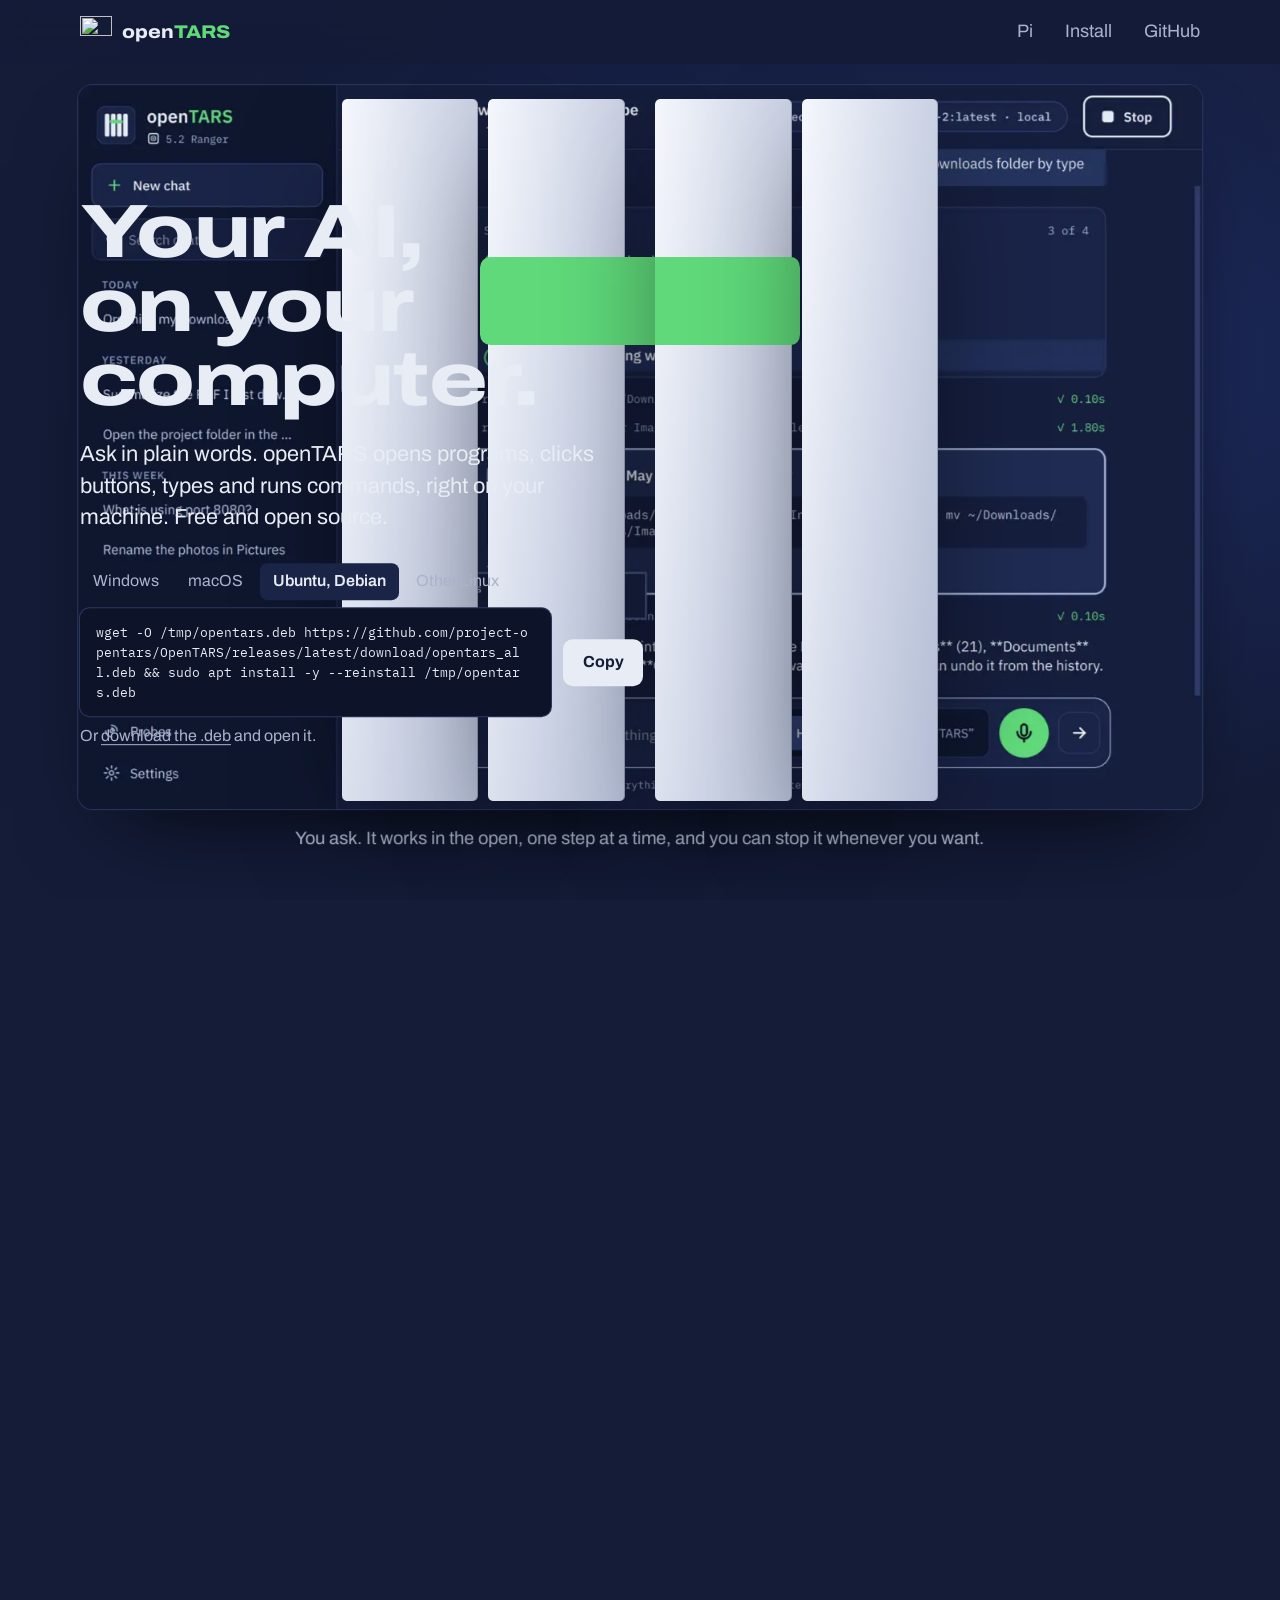
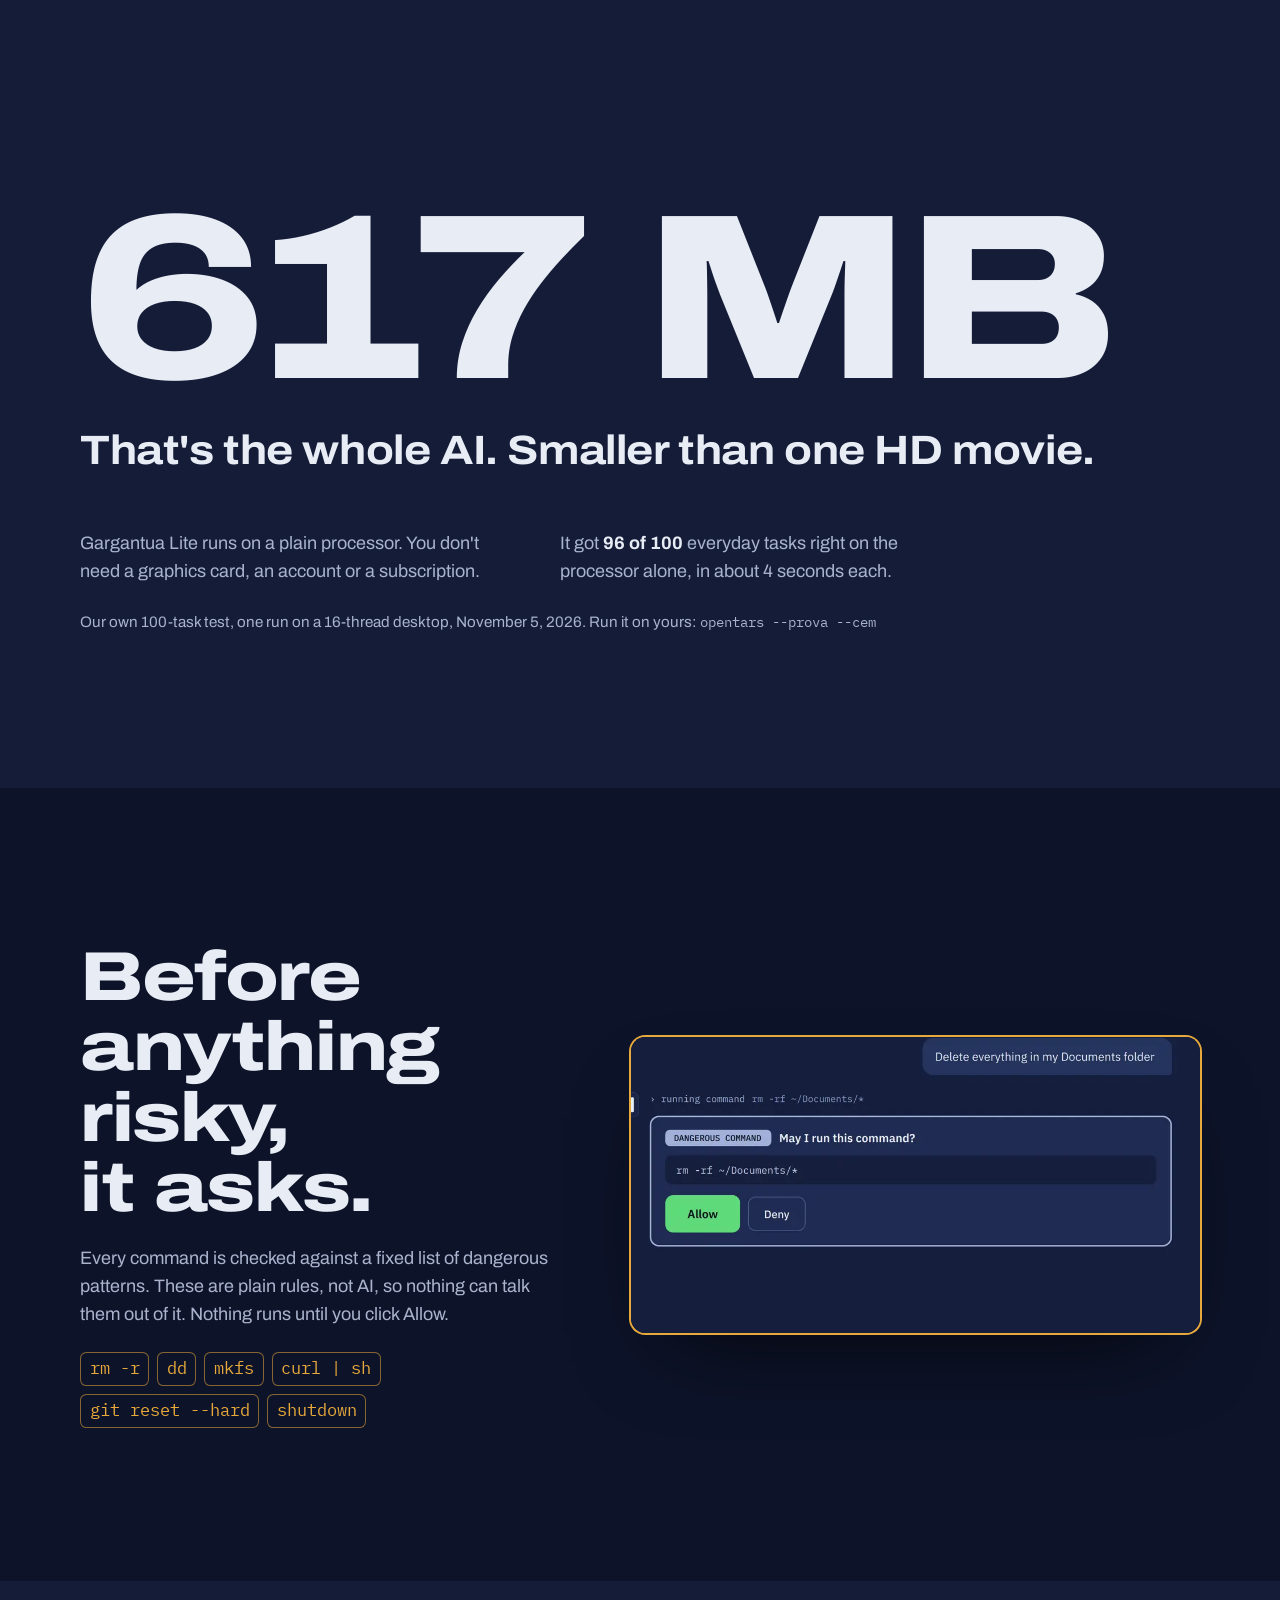
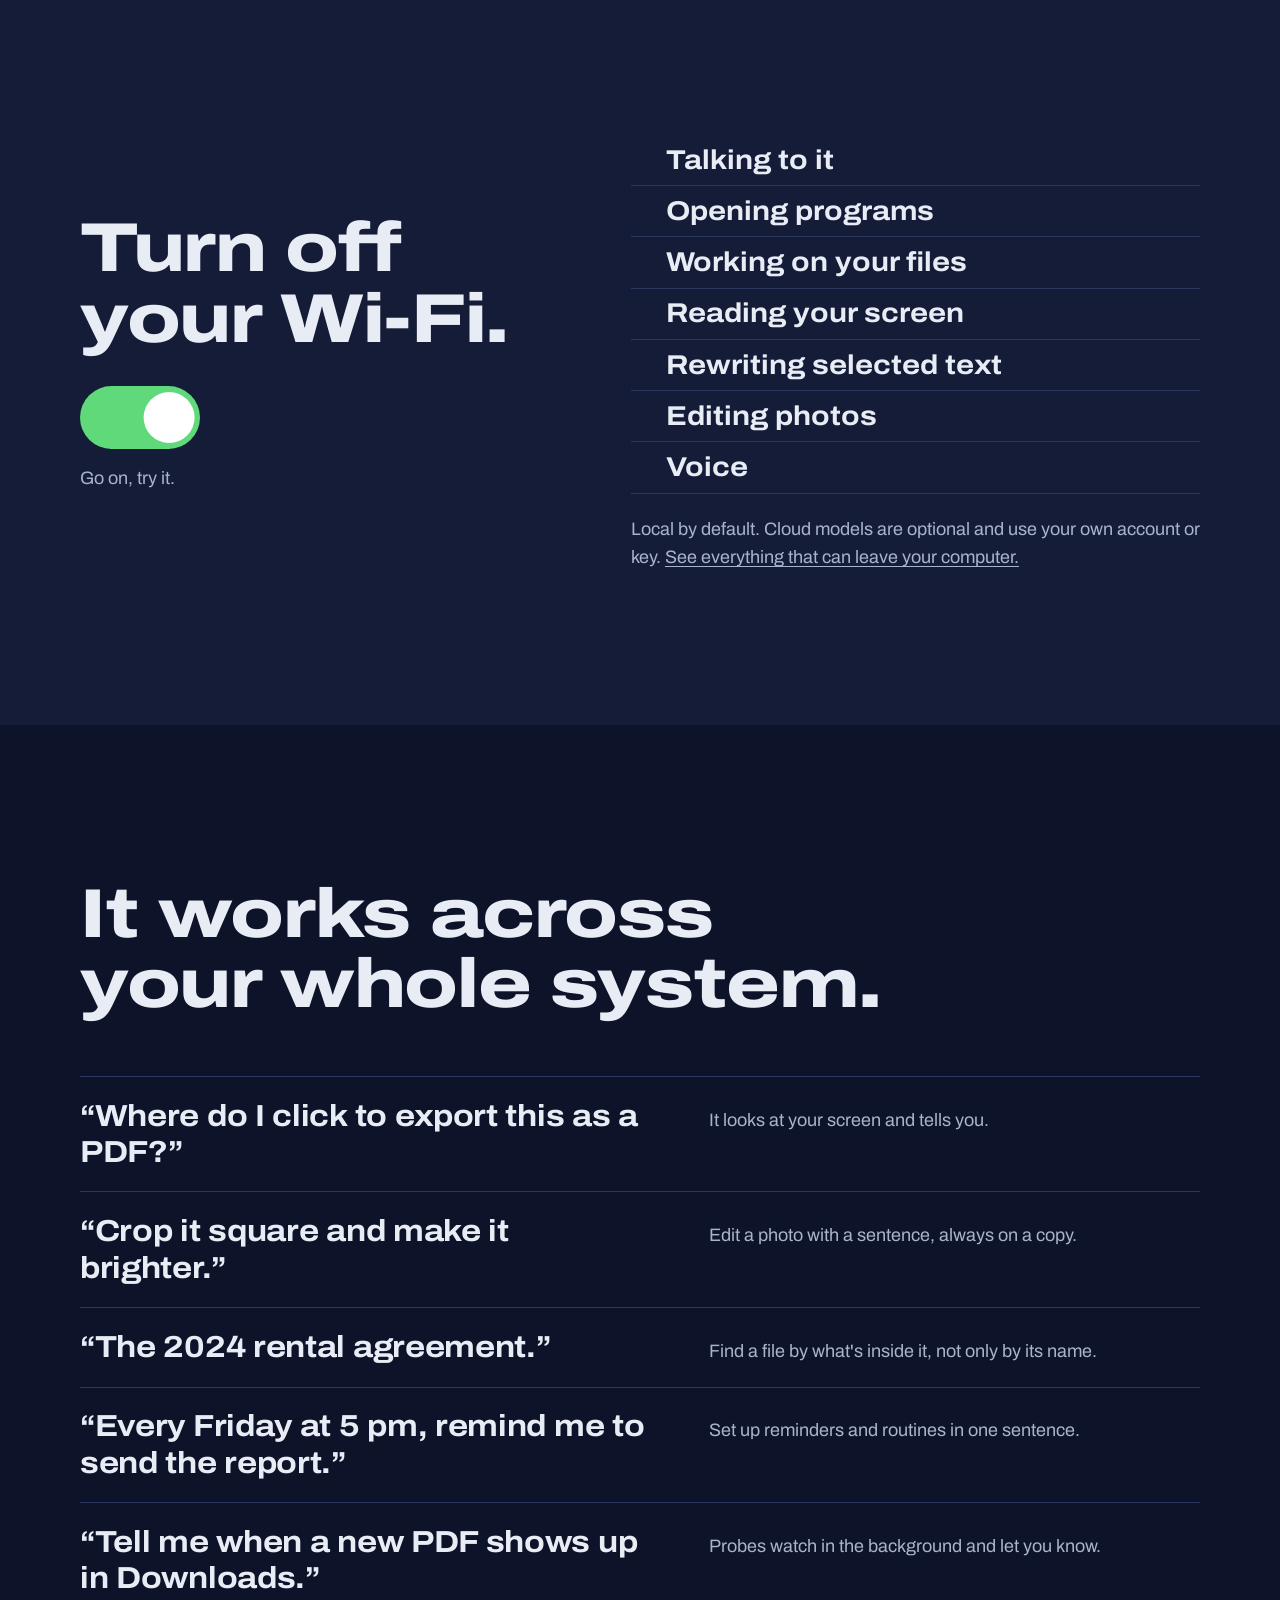
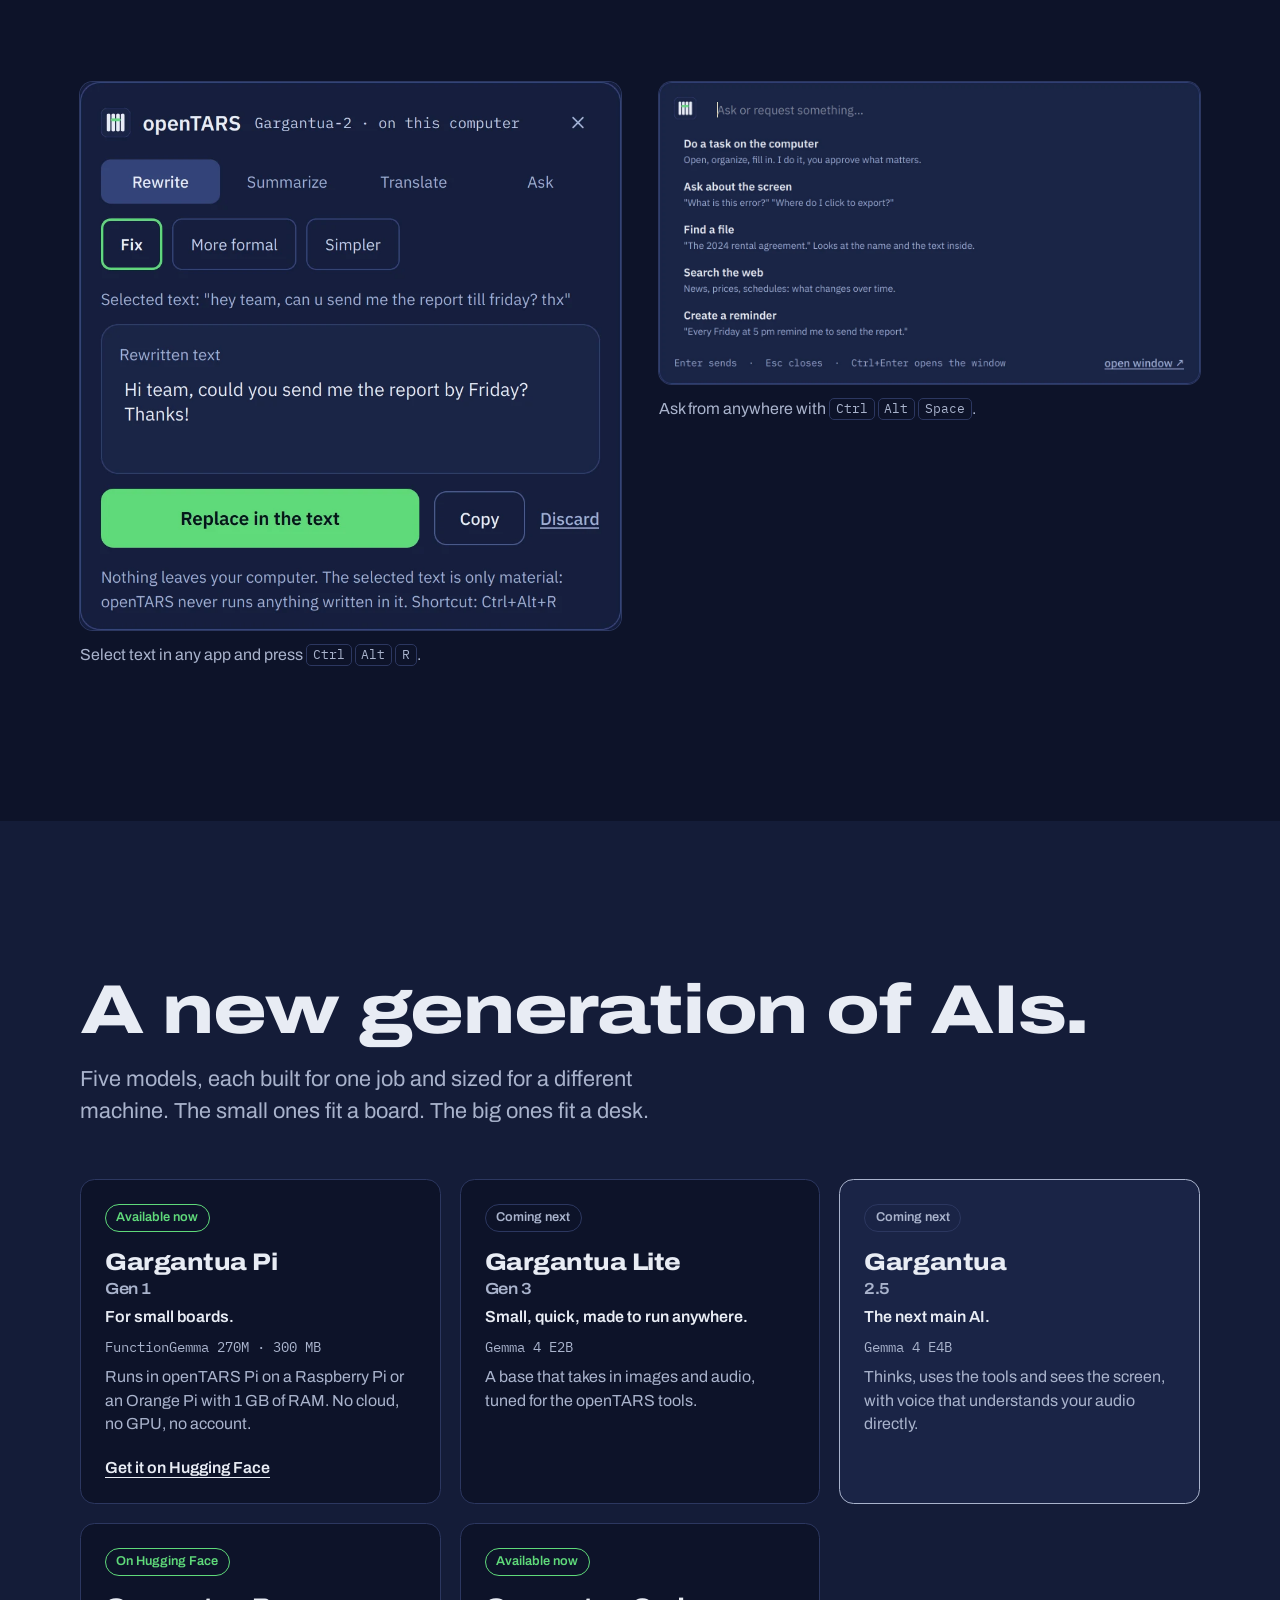
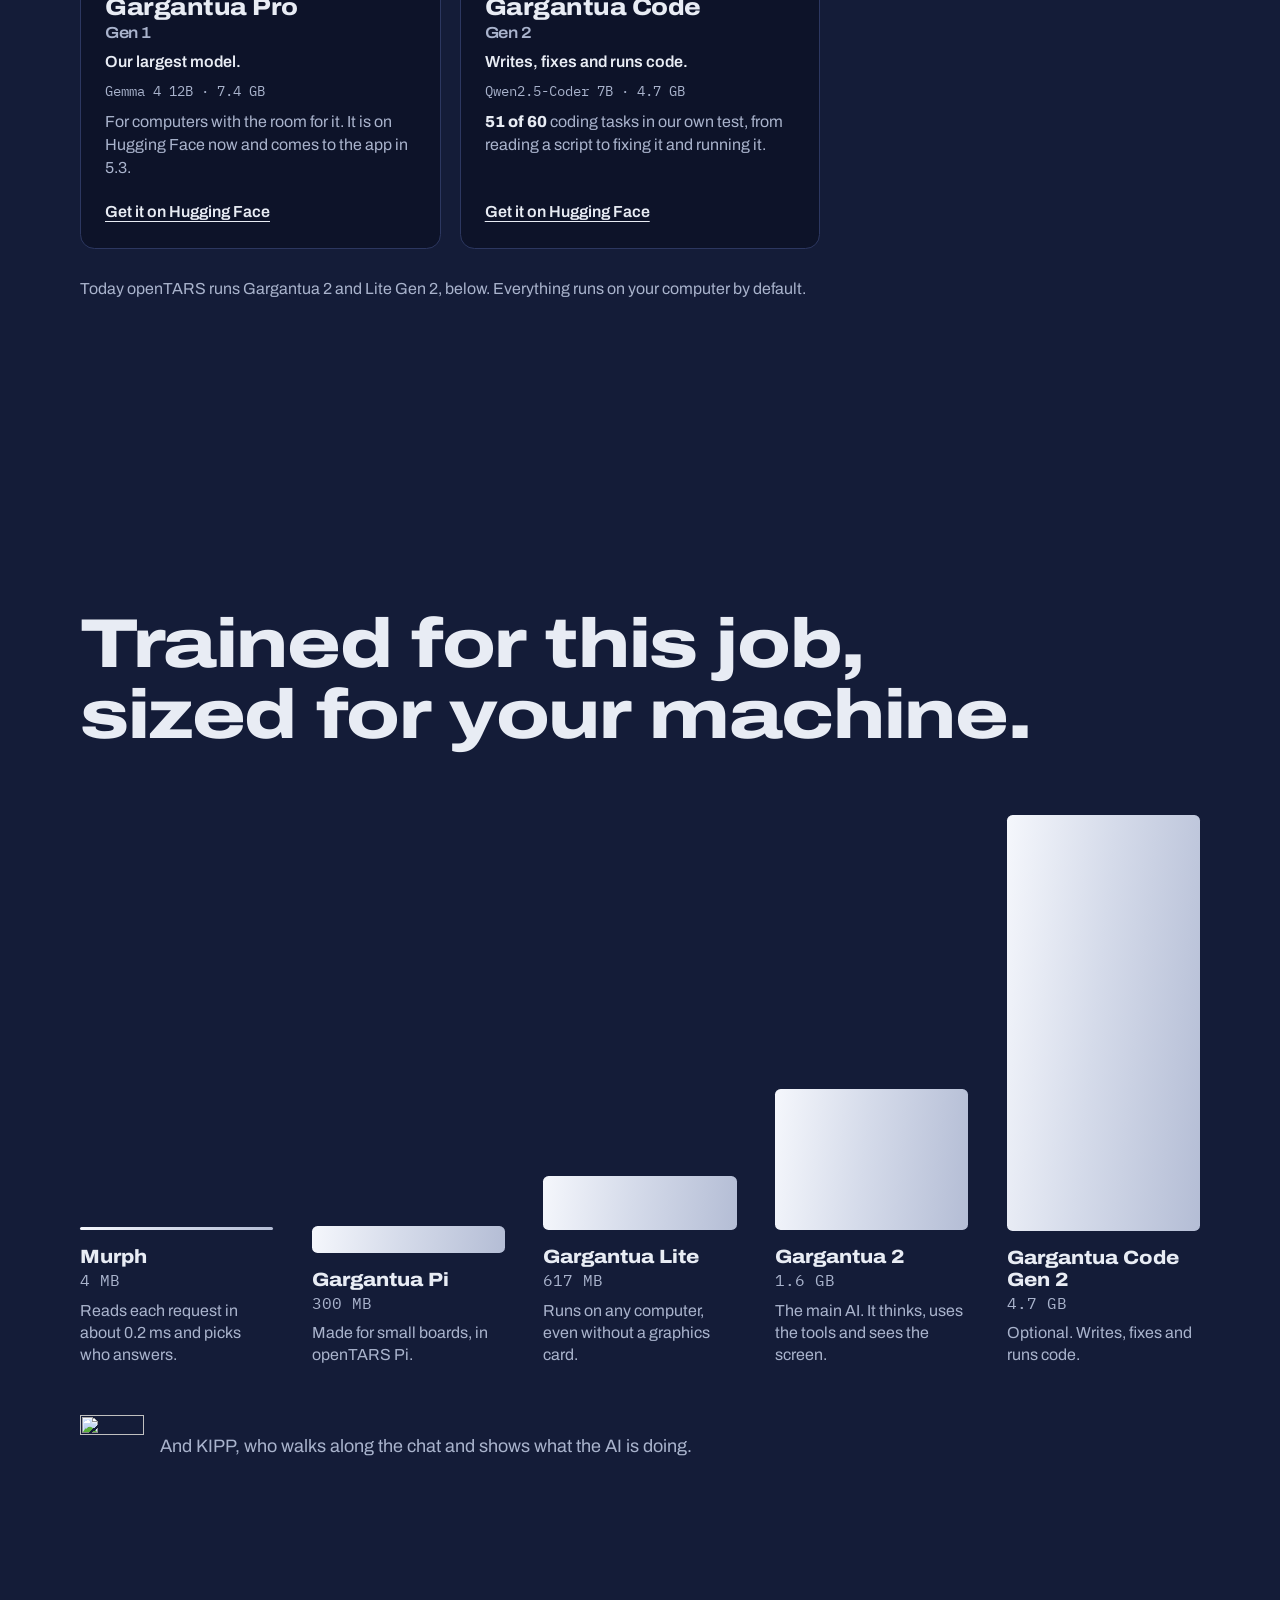
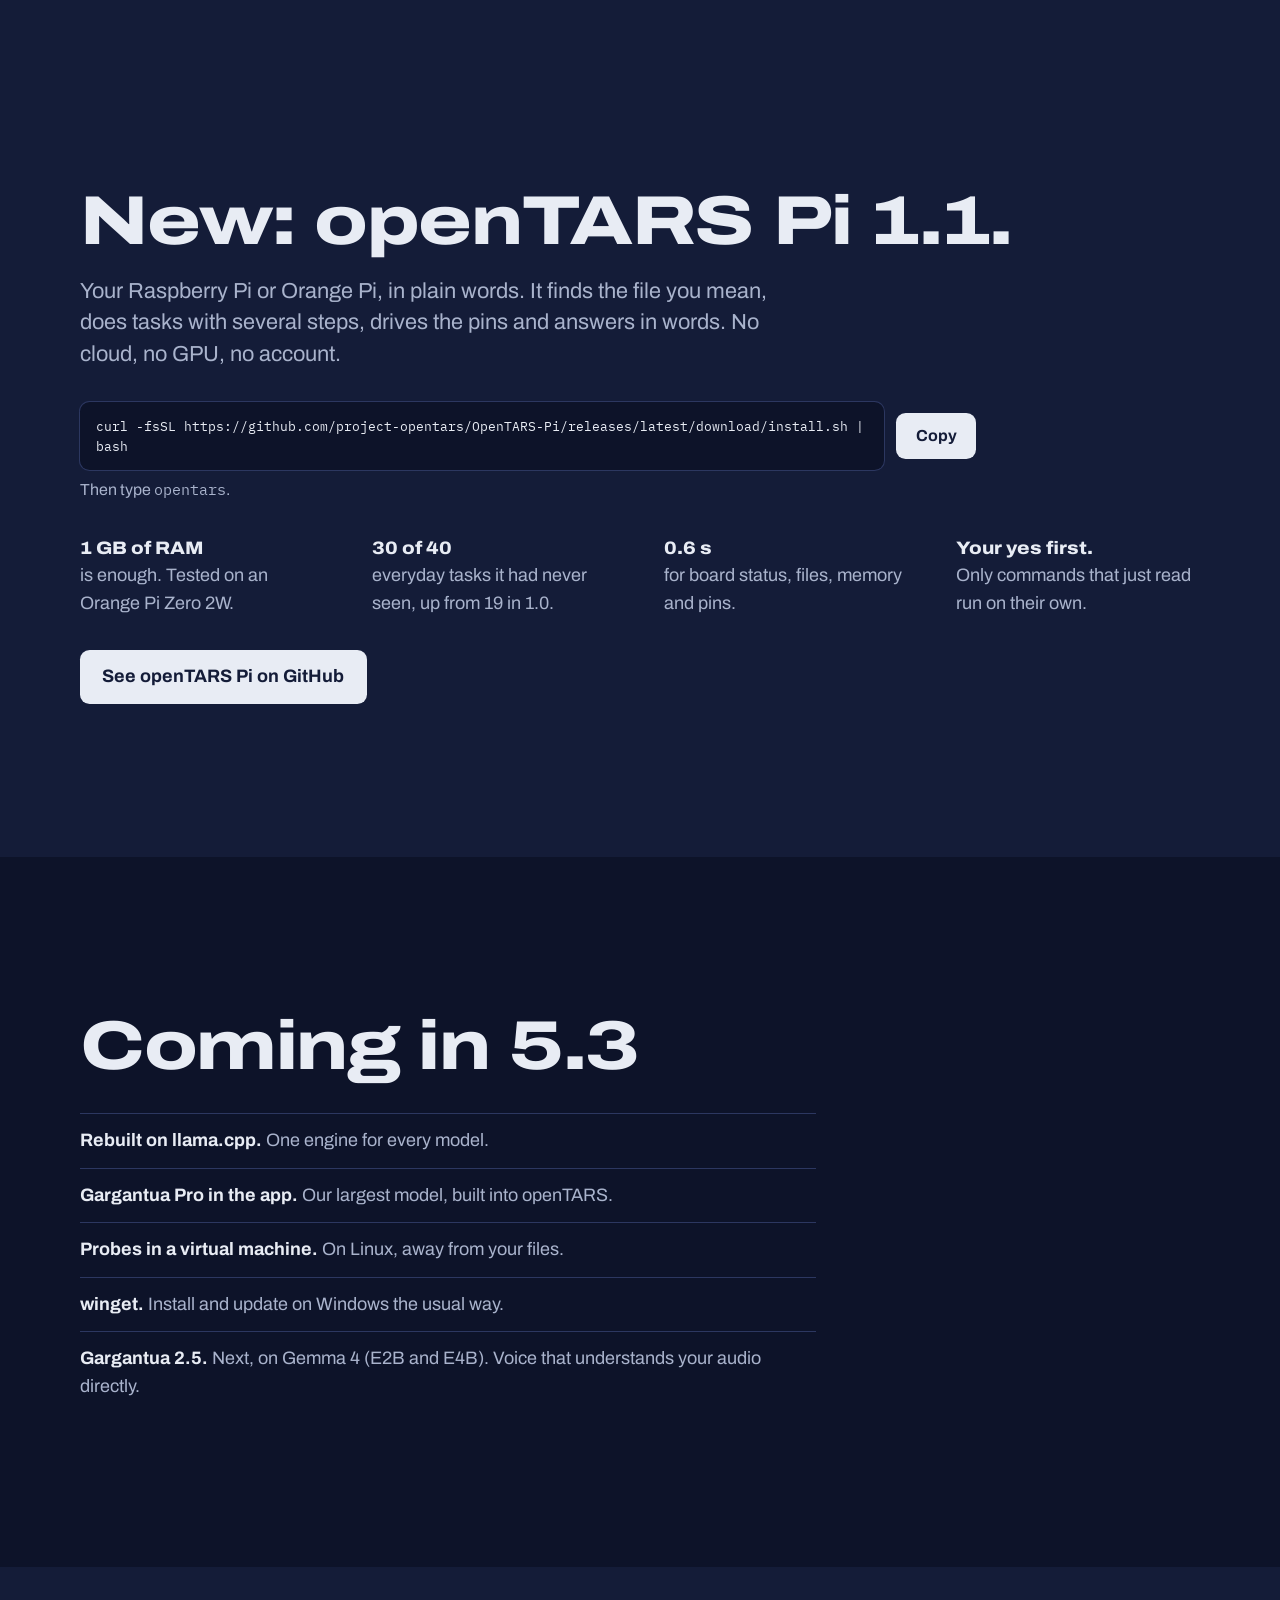
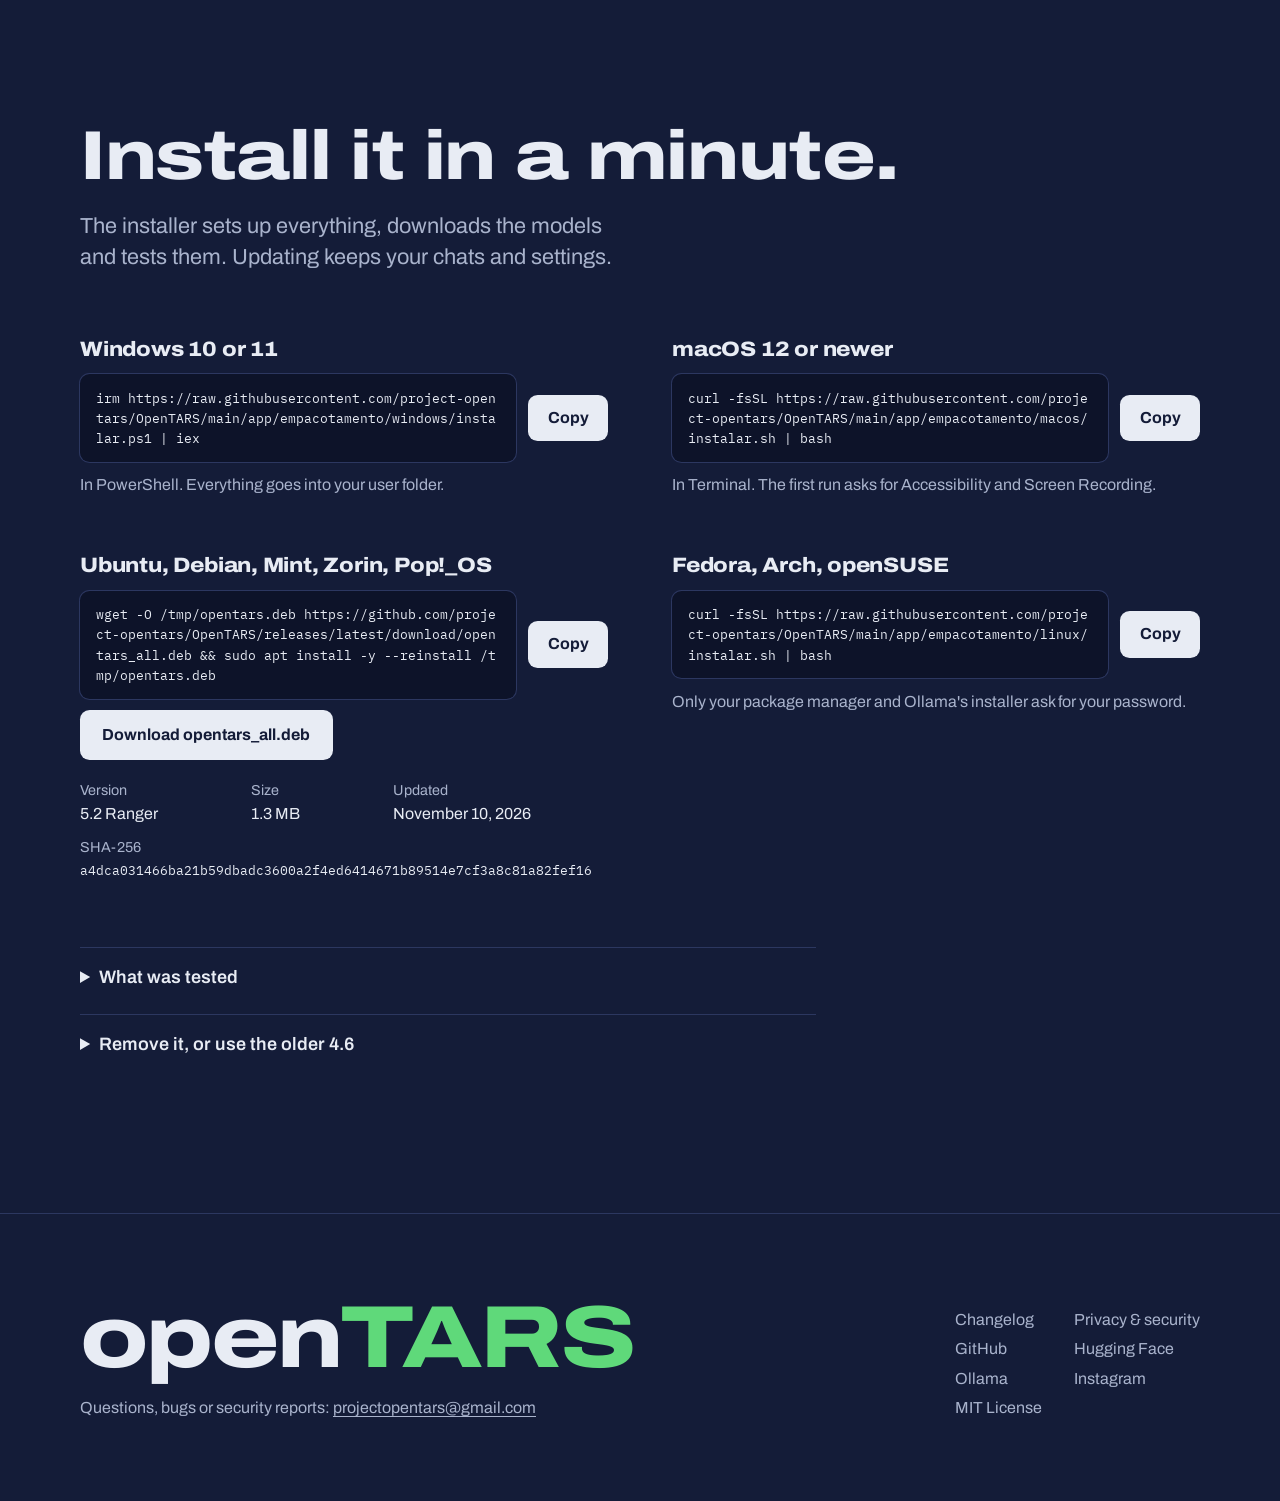
==== docs/index.html @ d84d1c65 "Site: nova geração de IAs (Pi Gen 1, Lite Gen 3, Gargantua 2.5, Pro Gen 1, Code Gen 2) Co-Authored-B" ====
<!doctype html>
<html lang="en">
<head>
<meta charset="utf-8">
<meta name="viewport" content="width=device-width, initial-scale=1">
<title>openTARS: your AI, on your computer</title>
<meta name="description" content="openTARS is a free, open source AI assistant for Linux, Windows and macOS. Ask in plain words and it opens programs, clicks buttons, types and runs commands on your own machine, with a 617 MB model and no graphics card needed.">
<link rel="canonical" href="https://project-opentars.github.io/OpenTARS/">
<meta property="og:type" content="website">
<meta property="og:site_name" content="openTARS">
<meta property="og:url" content="https://project-opentars.github.io/OpenTARS/">
<meta property="og:title" content="openTARS: your AI, on your computer">
<meta property="og:description" content="Ask in plain words. It does the work on your own machine. Free, open source, local by default.">
<meta property="og:image" content="https://project-opentars.github.io/OpenTARS/img/og-card.png">
<meta property="og:image:width" content="1200">
<meta property="og:image:height" content="630">
<meta property="og:image:alt" content="openTARS: your AI, on your computer">
<meta name="twitter:card" content="summary_large_image">
<meta name="twitter:title" content="openTARS: your AI, on your computer">
<meta name="twitter:description" content="Ask in plain words. It does the work on your own machine. Free, open source, local by default.">
<meta name="twitter:image" content="https://project-opentars.github.io/OpenTARS/img/og-card.png">
<meta name="theme-color" content="#141C38">
<link rel="icon" href="logo.svg" type="image/svg+xml">
<link rel="icon" href="img/icon-32.png" sizes="32x32" type="image/png">
<link rel="apple-touch-icon" href="img/apple-touch-icon.png">
<link rel="manifest" href="site.webmanifest">
<link rel="preload" href="fonts/archivo-var.woff2" as="font" type="font/woff2" crossorigin>
<link rel="stylesheet" href="site.css?v=7">
<script type="application/ld+json">
{"@context": "https://schema.org", "@type": "SoftwareApplication", "name": "openTARS", "applicationCategory": "UtilitiesApplication",
 "operatingSystem": "Linux, Windows, macOS", "softwareVersion": "5.2",
 "license": "https://opensource.org/licenses/MIT", "url": "https://project-opentars.github.io/OpenTARS/",
 "downloadUrl": "https://github.com/project-opentars/OpenTARS/releases/latest/download/opentars_all.deb",
 "offers": {"@type": "Offer", "price": "0", "priceCurrency": "USD"},
 "description": "A free, open source AI assistant for Linux, Windows and macOS that opens programs, clicks buttons by name, types and runs commands on your own machine."}
</script>
</head>
<body>
<a class="skip" href="#install">Skip to install</a>

<header class="top">
  <div class="wrap">
    <a class="mark" href="./"><img src="logo.svg" alt="" width="32" height="32"><b>open<span>TARS</span></b></a>
    <nav aria-label="Main">
      <a href="#pi">Pi</a>
      <a href="#install">Install</a>
      <a href="https://github.com/project-opentars/OpenTARS">GitHub</a>
    </nav>
  </div>
</header>

<main>
  <section class="door" aria-labelledby="titulo">
    <div class="stage">
      <figure class="reveal">
        <div class="window">
          <video data-auto poster="img/app-tarefa-poster.webp" width="1400" height="902" muted loop playsinline preload="metadata" aria-label="The openTARS window organizing a Downloads folder step by step, asking for permission before it moves the files.">
            <source src="img/app-tarefa-m.mp4" media="(max-width: 44rem)" type="video/mp4">
            <source src="img/app-tarefa.mp4" type="video/mp4">
          </video>
        </div>
        <figcaption>You ask. It works in the open, one step at a time, and you can stop it whenever you want.</figcaption>
      </figure>

      <div class="mono" aria-hidden="true">
        <i class="slab"></i><i class="slab"></i><i class="slab"></i><i class="slab"></i>
      </div>

      <div class="copy">
        <h1 id="titulo"><span>Your AI,</span> <span>on your</span> <span>computer.</span></h1>
        <p class="lede">Ask in plain words. openTARS opens programs, clicks buttons, types and runs commands, right on your machine. Free and open source.</p>

        <div class="get">
          <div class="tabs" role="tablist" aria-label="Your system">
            <button role="tab" id="t-win" aria-controls="p-win" aria-selected="true">Windows</button>
            <button role="tab" id="t-mac" aria-controls="p-mac" aria-selected="false" tabindex="-1">macOS</button>
            <button role="tab" id="t-deb" aria-controls="p-deb" aria-selected="false" tabindex="-1">Ubuntu, Debian</button>
            <button role="tab" id="t-lin" aria-controls="p-lin" aria-selected="false" tabindex="-1">Other Linux</button>
          </div>
          <div class="cmd" role="tabpanel" id="p-win" aria-labelledby="t-win">
            <pre id="c-win" tabindex="0">irm https://raw.githubusercontent.com/project-opentars/OpenTARS/main/app/empacotamento/windows/instalar.ps1 | iex</pre>
            <button type="button" data-copy="c-win">Copy</button>
            <p>Paste it in PowerShell. No administrator password.</p>
          </div>
          <div class="cmd" role="tabpanel" id="p-mac" aria-labelledby="t-mac" hidden>
            <pre id="c-mac" tabindex="0">curl -fsSL https://raw.githubusercontent.com/project-opentars/OpenTARS/main/app/empacotamento/macos/instalar.sh | bash</pre>
            <button type="button" data-copy="c-mac">Copy</button>
            <p>Paste it in Terminal. No administrator password.</p>
          </div>
          <div class="cmd" role="tabpanel" id="p-deb" aria-labelledby="t-deb" hidden>
            <pre id="c-deb" tabindex="0">wget -O /tmp/opentars.deb https://github.com/project-opentars/OpenTARS/releases/latest/download/opentars_all.deb &amp;&amp; sudo apt install -y --reinstall /tmp/opentars.deb</pre>
            <button type="button" data-copy="c-deb">Copy</button>
            <p>Or <a href="https://github.com/project-opentars/OpenTARS/releases/latest/download/opentars_all.deb">download the .deb</a> and open it.</p>
          </div>
          <div class="cmd" role="tabpanel" id="p-lin" aria-labelledby="t-lin" hidden>
            <pre id="c-lin" tabindex="0">curl -fsSL https://raw.githubusercontent.com/project-opentars/OpenTARS/main/app/empacotamento/linux/instalar.sh | bash</pre>
            <button type="button" data-copy="c-lin">Copy</button>
            <p>For Fedora, Arch and openSUSE.</p>
          </div>
        </div>

        <div class="phone" hidden>
          <button type="button" class="btn" id="enviar">Send the link to my computer</button>
          <p>openTARS installs on a computer, not on a phone.</p>
        </div>
      </div>
    </div>
  </section>

  <section class="size" aria-labelledby="tamanho">
    <div class="wrap">
      <h2 id="tamanho"><span class="huge">617 MB</span> <span class="after">That's the whole AI. Smaller than one HD movie.</span></h2>
      <div class="cols">
        <p>Gargantua Lite runs on a plain processor. You don't need a graphics card, an account or a subscription.</p>
        <p>It got <strong>96 of 100</strong> everyday tasks right on the processor alone, in about 4 seconds each.</p>
      </div>
      <p class="fine">Our own 100-task test, one run on a 16-thread desktop, November 5, 2026. Run it on yours: <code>opentars --prova --cem</code></p>
    </div>
  </section>

  <section class="asks" aria-labelledby="pede">
    <div class="wrap">
      <div class="text">
        <h2 id="pede">Before anything risky, it asks.</h2>
        <p>Every command is checked against a fixed list of dangerous patterns. These are plain rules, not AI, so nothing can talk them out of it. Nothing runs until you click Allow.</p>
        <ul class="tokens" aria-label="Examples of commands that wait for you">
          <li><code>rm -r</code></li><li><code>dd</code></li><li><code>mkfs</code></li><li><code>curl | sh</code></li><li><code>git reset --hard</code></li><li><code>shutdown</code></li>
        </ul>
      </div>
      <div class="window amber">
        <video data-auto src="img/app-seguro.mp4" poster="img/app-seguro-poster.webp" width="1000" height="520" muted loop playsinline preload="none" aria-label="A request to delete the Documents folder. openTARS shows the command with Allow and Deny, and after Deny it answers that nothing was deleted."></video>
      </div>
    </div>
  </section>

  <section class="home" aria-labelledby="casa">
    <div class="wrap">
      <div class="text">
        <h2 id="casa">Turn off your Wi-Fi.</h2>
        <button type="button" class="switch" role="switch" aria-checked="true" aria-labelledby="casa" id="wifi"><i></i></button>
        <p class="status" id="wifi-status" aria-live="polite">Go on, try it.</p>
      </div>
      <div class="still">
        <ul>
          <li>Talking to it</li>
          <li>Opening programs</li>
          <li>Working on your files</li>
          <li>Reading your screen</li>
          <li>Rewriting selected text</li>
          <li>Editing photos</li>
          <li>Voice</li>
        </ul>
        <p>Local by default. Cloud models are optional and use your own account or key. <a href="privacy.html">See everything that can leave your computer.</a></p>
      </div>
    </div>
  </section>

  <section class="more" aria-labelledby="mais">
    <div class="wrap">
      <h2 id="mais">It works across your whole system.</h2>
      <ol class="rows">
        <li><q>Where do I click to export this as a PDF?</q><p>It looks at your screen and tells you.</p></li>
        <li><q>Crop it square and make it brighter.</q><p>Edit a photo with a sentence, always on a copy.</p></li>
        <li><q>The 2024 rental agreement.</q><p>Find a file by what's inside it, not only by its name.</p></li>
        <li><q>Every Friday at 5 pm, remind me to send the report.</q><p>Set up reminders and routines in one sentence.</p></li>
        <li><q>Tell me when a new PDF shows up in Downloads.</q><p>Probes watch in the background and let you know.</p></li>
      </ol>
      <div class="shots">
        <figure><img src="img/real-52-text-actions.webp" alt="The text actions panel fixing a sentence selected in another app." loading="lazy" width="1200" height="760"><figcaption>Select text in any app and press <kbd>Ctrl</kbd> <kbd>Alt</kbd> <kbd>R</kbd>.</figcaption></figure>
        <figure><img src="img/real-52-launcher.webp" alt="The quick bar offering to do a task, ask about the screen, find a file, search the web or create a reminder." loading="lazy" width="1200" height="760"><figcaption>Ask from anywhere with <kbd>Ctrl</kbd> <kbd>Alt</kbd> <kbd>Space</kbd>.</figcaption></figure>
      </div>
    </div>
  </section>

  <section class="gen" id="models" aria-labelledby="geracao">
    <div class="wrap">
      <h2 id="geracao">A new generation of AIs.</h2>
      <p class="lede">Five models, each built for one job and sized for a different machine. The small ones fit a board. The big ones fit a desk.</p>
      <ul class="cards">
        <li class="card">
          <span class="chip on">Available now</span>
          <h3>Gargantua Pi <small>Gen 1</small></h3>
          <p class="role">For small boards.</p>
          <p class="spec">FunctionGemma 270M · 300 MB</p>
          <p>Runs in openTARS Pi on a Raspberry Pi or an Orange Pi with 1 GB of RAM. No cloud, no GPU, no account.</p>
          <p class="go"><a href="https://huggingface.co/OpenTARS/Gargantua-Pi">Get it on Hugging Face</a></p>
        </li>
        <li class="card">
          <span class="chip">Coming next</span>
          <h3>Gargantua Lite <small>Gen 3</small></h3>
          <p class="role">Small, quick, made to run anywhere.</p>
          <p class="spec">Gemma 4 E2B</p>
          <p>A base that takes in images and audio, tuned for the openTARS tools.</p>
        </li>
        <li class="card feature">
          <span class="chip">Coming next</span>
          <h3>Gargantua <small>2.5</small></h3>
          <p class="role">The next main AI.</p>
          <p class="spec">Gemma 4 E4B</p>
          <p>Thinks, uses the tools and sees the screen, with voice that understands your audio directly.</p>
        </li>
        <li class="card">
          <span class="chip on">On Hugging Face</span>
          <h3>Gargantua Pro <small>Gen 1</small></h3>
          <p class="role">Our largest model.</p>
          <p class="spec">Gemma 4 12B · 7.4 GB</p>
          <p>For computers with the room for it. It is on Hugging Face now and comes to the app in 5.3.</p>
          <p class="go"><a href="https://huggingface.co/OpenTARS/Gargantua-Pro">Get it on Hugging Face</a></p>
        </li>
        <li class="card">
          <span class="chip on">Available now</span>
          <h3>Gargantua Code <small>Gen 2</small></h3>
          <p class="role">Writes, fixes and runs code.</p>
          <p class="spec">Qwen2.5-Coder 7B · 4.7 GB</p>
          <p><b>51 of 60</b> coding tasks in our own test, from reading a script to fixing it and running it.</p>
          <p class="go"><a href="https://huggingface.co/OpenTARS/Gargantua-Code-Gen2">Get it on Hugging Face</a></p>
        </li>
      </ul>
      <p class="fine">Today openTARS runs Gargantua 2 and Lite Gen 2, below. Everything runs on your computer by default.</p>
    </div>
  </section>

  <section class="crew" aria-labelledby="time">
    <div class="wrap">
      <h2 id="time">Trained for this job, sized for your machine.</h2>
      <ul class="bars">
        <li style="--gb:.004"><i></i><b>Murph</b><span>4 MB</span><p>Reads each request in about 0.2 ms and picks who answers.</p></li>
        <li style="--gb:.3"><i></i><b>Gargantua Pi</b><span>300 MB</span><p>Made for small boards, in openTARS Pi.</p></li>
        <li style="--gb:.617"><i></i><b>Gargantua Lite</b><span>617 MB</span><p>Runs on any computer, even without a graphics card.</p></li>
        <li style="--gb:1.6"><i></i><b>Gargantua 2</b><span>1.6 GB</span><p>The main AI. It thinks, uses the tools and sees the screen.</p></li>
        <li style="--gb:4.7"><i></i><b>Gargantua Code Gen 2</b><span>4.7 GB</span><p>Optional. Writes, fixes and runs code.</p></li>
      </ul>
      <p class="kipp"><img src="img/16-mascot.gif" alt="" width="64" height="64" loading="lazy"> And KIPP, who walks along the chat and shows what the AI is doing.</p>
    </div>
  </section>

  <section class="board" id="pi" aria-labelledby="placa">
    <div class="wrap">
      <h2 id="placa">New: openTARS Pi 1.1.</h2>
      <p class="lede">Your Raspberry Pi or Orange Pi, in plain words. It finds the file you mean, does tasks with several steps, drives the pins and answers in words. No cloud, no GPU, no account.</p>
      <div class="cmd"><pre id="i-pi" tabindex="0">curl -fsSL https://github.com/project-opentars/OpenTARS-Pi/releases/latest/download/install.sh | bash</pre><button type="button" data-copy="i-pi">Copy</button><p>Then type <code>opentars</code>.</p></div>
      <ul class="facts">
        <li><b>1 GB of RAM</b> is enough. Tested on an Orange Pi Zero 2W.</li>
        <li><b>30 of 40</b> everyday tasks it had never seen, up from 19 in 1.0.</li>
        <li><b>0.6 s</b> for board status, files, memory and pins.</li>
        <li><b>Your yes first.</b> Only commands that just read run on their own.</li>
      </ul>
      <p><a class="btn" href="https://github.com/project-opentars/OpenTARS-Pi">See openTARS Pi on GitHub</a></p>
    </div>
  </section>

  <section class="next" aria-labelledby="proximo">
    <div class="wrap">
      <h2 id="proximo">Coming in 5.3</h2>
      <ul>
        <li><b>Rebuilt on llama.cpp.</b> One engine for every model.</li>
        <li><b>Gargantua Pro in the app.</b> Our largest model, built into openTARS.</li>
        <li><b>Probes in a virtual machine.</b> On Linux, away from your files.</li>
        <li><b>winget.</b> Install and update on Windows the usual way.</li>
        <li><b>Gargantua 2.5.</b> Next, on Gemma 4 (E2B and E4B). Voice that understands your audio directly.</li>
      </ul>
    </div>
  </section>

  <section class="install" id="install" aria-labelledby="ins">
    <div class="wrap">
      <h2 id="ins">Install it in a minute.</h2>
      <p class="lede">The installer sets up everything, downloads the models and tests them. Updating keeps your chats and settings.</p>
      <div class="ways">
        <div>
          <h3>Windows 10 or 11</h3>
          <div class="cmd"><pre id="i-win" tabindex="0">irm https://raw.githubusercontent.com/project-opentars/OpenTARS/main/app/empacotamento/windows/instalar.ps1 | iex</pre><button type="button" data-copy="i-win">Copy</button></div>
          <p>In PowerShell. Everything goes into your user folder.</p>
        </div>
        <div>
          <h3>macOS 12 or newer</h3>
          <div class="cmd"><pre id="i-mac" tabindex="0">curl -fsSL https://raw.githubusercontent.com/project-opentars/OpenTARS/main/app/empacotamento/macos/instalar.sh | bash</pre><button type="button" data-copy="i-mac">Copy</button></div>
          <p>In Terminal. The first run asks for Accessibility and Screen Recording.</p>
        </div>
        <div>
          <h3>Ubuntu, Debian, Mint, Zorin, Pop!_OS</h3>
          <div class="cmd"><pre id="cmd" tabindex="0">wget -O /tmp/opentars.deb https://github.com/project-opentars/OpenTARS/releases/latest/download/opentars_all.deb &amp;&amp; sudo apt install -y --reinstall /tmp/opentars.deb</pre><button type="button" data-copy="cmd">Copy</button></div>
          <p><a class="btn" href="https://github.com/project-opentars/OpenTARS/releases/latest/download/opentars_all.deb">Download opentars_all.deb</a></p>
          <dl class="pacote">
            <div><dt>Version</dt><dd>5.2 Ranger</dd></div>
            <div><dt>Size</dt><dd>1.3 MB</dd></div>
            <div><dt>Updated</dt><dd>November 10, 2026</dd></div>
            <div class="sha"><dt>SHA-256</dt><dd><code>a4dca031466ba21b59dbadc3600a2f4ed6414671b89514e7cf3a8c81a82fef16</code></dd></div>
          </dl>
        </div>
        <div>
          <h3>Fedora, Arch, openSUSE</h3>
          <div class="cmd"><pre id="i-lin" tabindex="0">curl -fsSL https://raw.githubusercontent.com/project-opentars/OpenTARS/main/app/empacotamento/linux/instalar.sh | bash</pre><button type="button" data-copy="i-lin">Copy</button></div>
          <p>Only your package manager and Ollama's installer ask for your password.</p>
        </div>
      </div>
      <details>
        <summary>What was tested</summary>
        <p>Ubuntu, Debian, Linux Mint, Zorin OS and Pop!_OS, on X11 and Wayland, with NVIDIA, AMD or the processor alone. Windows, macOS, Fedora, Arch and openSUSE are new in 5.2: they pass our automated tests, and we have also used them on real Windows and Fedora computers. No real Mac has run openTARS yet, so tell us what breaks.</p>
      </details>
      <details>
        <summary>Remove it, or use the older 4.6</summary>
        <p>To remove openTARS on any system, run <code>opentars --desinstalar</code>.</p>
        <p>If 5.2 does not run on your computer, <a href="https://github.com/project-opentars/OpenTARS/raw/5a9ea9f/opentars_all.deb">4.6 Endurance</a> is the last version with the simpler window. It does not have the security fixes from 5.0 and will not tell you about new versions.</p>
      </details>
    </div>
  </section>
</main>

<footer>
  <div class="wrap">
    <div class="rodape-marca">
      <p class="big">open<span>TARS</span></p>
      <p class="contato">Questions, bugs or security reports: <a href="mailto:projectopentars@gmail.com">projectopentars@gmail.com</a></p>
    </div>
    <nav aria-label="Footer">
      <a href="changelog.html">Changelog</a>
      <a href="privacy.html">Privacy &amp; security</a>
      <a href="https://github.com/project-opentars/OpenTARS">GitHub</a>
      <a href="https://huggingface.co/OpenTARS">Hugging Face</a>
      <a href="https://ollama.com/ProjectOpenTARS">Ollama</a>
      <a href="https://www.instagram.com/open.tars/">Instagram</a>
      <a href="https://github.com/project-opentars/OpenTARS/blob/main/LICENSE">MIT License</a>
    </nav>
  </div>
</footer>
<script src="site.js?v=5" defer></script>
</body>
</html>
---- docs/site.css ----
/* openTARS: uma ideia só. O logo vira um monólito de quatro lâminas que abre com a rolagem e mostra o app.
   Base sem movimento (funciona em qualquer navegador); a abertura entra como melhoria no fim do arquivo. */
@font-face { font-family: "Archivo"; font-style: normal; font-weight: 400 800; font-stretch: 62% 125%; font-display: swap;
  src: url("fonts/archivo-var.woff2") format("woff2"); }
@font-face { font-family: "IBM Plex Mono"; font-style: normal; font-weight: 400; font-display: swap;
  src: url("fonts/plexmono-400.woff2") format("woff2"); }
@font-face { font-family: "IBM Plex Mono"; font-style: normal; font-weight: 500; font-display: swap;
  src: url("fonts/plexmono-500.woff2") format("woff2"); }

:root {
  --hull: #141C38;
  --slab: #0D1329;
  --paper: #1A2446;
  --ink: #E8ECF4;
  --steel: #A9B3CC;
  --rule: #2C3760;
  --signal: #5FD97A;
  --caution: #E7A93B;
  --metal: linear-gradient(96deg, #F5F7FC 0%, #D5DBEA 46%, #B4BDD5 100%);
  --wrap: 76rem;
  --gutter: clamp(1rem, 4vw, 3rem);
  --section: clamp(5rem, 12vw, 10rem);
  --s: 3.4;   /* escala do monólito para cobrir a tela: o site.js mede de verdade */
}
* { box-sizing: border-box; }
html { scroll-behavior: smooth; -webkit-text-size-adjust: 100%; }
body { margin: 0; background: var(--hull); color: var(--ink); font-family: "Archivo", system-ui, sans-serif; font-size: 1.125rem; line-height: 1.55; overflow-x: clip; }
img, video { display: block; max-width: 100%; height: auto; }
a { color: inherit; text-underline-offset: .18em; }
:focus-visible { outline: 3px solid var(--signal); outline-offset: 3px; border-radius: 4px; }
.wrap { width: min(100%, var(--wrap)); margin-inline: auto; padding-inline: var(--gutter); }
.skip { position: absolute; left: 1rem; top: -4rem; z-index: 30; padding: .6rem 1rem; background: var(--ink); color: var(--hull); }
.skip:focus { top: 1rem; }
h1, h2, h3 { margin: 0; font-weight: 800; font-stretch: 125%; letter-spacing: -.02em; line-height: 1.02; text-wrap: balance; }
h2 { font-size: clamp(2.2rem, 5.4vw, 4.4rem); }
p { margin: 0; }
code, pre, kbd { font-family: "IBM Plex Mono", ui-monospace, monospace; }
code { font-size: .92em; }
kbd { font-size: .8em; padding: .1em .45em; border: 1px solid var(--rule); border-radius: 5px; background: var(--slab); }
.lede { font-size: clamp(1.15rem, 1.7vw, 1.4rem); line-height: 1.45; max-width: 34rem; color: var(--ink); }
.btn { display: inline-block; padding: .8rem 1.4rem; border: 0; border-radius: .6rem; background: var(--ink); color: var(--hull); font: inherit; font-weight: 700; text-decoration: none; cursor: pointer; }
.btn:hover { background: #fff; }

/* cabeçalho */
.top { position: fixed; inset: 0 0 auto; z-index: 20; background: color-mix(in srgb, var(--hull) 82%, transparent); backdrop-filter: blur(14px); }
.top .wrap { display: flex; align-items: center; justify-content: space-between; height: 4rem; }
.mark { display: flex; align-items: center; gap: .6rem; font-weight: 800; font-stretch: 112%; font-size: 1.15rem; text-decoration: none; }
.mark b { font-weight: inherit; }
.mark b span, .big span { color: var(--signal); }
.top nav { display: flex; gap: clamp(1rem, 3vw, 2rem); }
.top nav a { text-decoration: none; color: var(--steel); }
.top nav a:hover { color: var(--ink); }

/* a porta: versão sem movimento */
.door { padding-top: 4rem; }
.stage { position: relative; display: grid; gap: clamp(2rem, 5vw, 4rem); width: min(100%, var(--wrap)); margin-inline: auto; padding: clamp(2.5rem, 6vw, 5rem) var(--gutter); }
.copy { grid-row: 1; max-width: 42rem; }
h1 { font-size: clamp(2.9rem, 5.9vw, 6rem); line-height: .98; }
h1 span { display: block; }
.copy .lede { margin-top: 1.4rem; }
.mono { display: none; }
.reveal { grid-row: 2; margin: 0; }
.window { border-radius: .9rem; overflow: hidden; background: var(--slab); box-shadow: 0 0 0 1px var(--rule), 0 40px 90px -40px rgba(0, 0, 0, .8); }
.window video { width: 100%; }
.reveal figcaption { margin-top: 1rem; color: var(--steel); text-align: center; }

/* comando de instalar */
.get { margin-top: 1.8rem; max-width: 40rem; }
.tabs { display: flex; flex-wrap: wrap; gap: .25rem; margin-bottom: .5rem; }
.tabs button { padding: .4rem .8rem; border: 0; border-radius: .45rem; background: none; color: var(--steel); font: inherit; font-size: 1rem; cursor: pointer; }
.tabs button:hover { color: var(--ink); }
.tabs button[aria-selected="true"] { background: var(--paper); color: var(--ink); font-weight: 600; }
.cmd { position: relative; display: grid; grid-template-columns: minmax(0, 1fr) auto; gap: .5rem .75rem; align-items: center; }
.cmd[hidden] { display: none; }
.cmd pre { grid-column: 1; margin: 0; padding: .85rem 1rem; overflow-x: auto; border-radius: .6rem; background: var(--slab); box-shadow: 0 0 0 1px var(--rule); font-size: .84rem; line-height: 1.5; white-space: pre-wrap; word-break: break-all; }
.cmd button[data-copy] { grid-column: 2; min-width: 5rem; height: 2.9rem; padding: 0 1rem; border: 0; border-radius: .6rem; background: var(--ink); color: var(--hull); font: inherit; font-size: 1rem; font-weight: 700; cursor: pointer; }
.cmd button[data-copy]:hover { background: #fff; }
.cmd p { grid-column: 1 / -1; color: var(--steel); font-size: 1rem; }
.phone { margin-top: 1.8rem; }
.phone[hidden], .get[hidden] { display: none; }
.phone p { margin-top: .7rem; color: var(--steel); font-size: 1rem; }

/* 617 MB */
.size { padding-block: var(--section); }
.size h2 { font-size: inherit; letter-spacing: normal; line-height: 1; }
.huge { display: block; font-size: min(18.4vw, 15.5rem); font-weight: 800; font-stretch: 125%; letter-spacing: -.035em; line-height: .9; white-space: nowrap; }
.after { display: block; margin-top: 1.4rem; font-size: clamp(1.5rem, 3.2vw, 2.6rem); font-weight: 700; font-stretch: 112%; letter-spacing: -.01em; line-height: 1.12; }
.cols { display: grid; grid-template-columns: repeat(auto-fit, minmax(min(100%, 22rem), 1fr)); gap: 1.2rem clamp(2rem, 5vw, 4rem); margin-top: clamp(2rem, 5vw, 3.5rem); max-width: 56rem; color: var(--steel); }
.cols strong { color: var(--ink); font-weight: 700; }
.fine { margin-top: 1.6rem; color: var(--steel); font-size: .95rem; }

/* pede antes */
.asks { padding-block: var(--section); background: var(--slab); }
.asks .wrap, .home .wrap { display: grid; grid-template-columns: minmax(0, 1fr) minmax(0, 1.2fr); gap: clamp(2.5rem, 6vw, 5rem); align-items: center; }
.asks .text p { margin-top: 1.3rem; max-width: 30rem; color: var(--steel); }
.tokens { display: flex; flex-wrap: wrap; gap: .5rem; margin: 1.5rem 0 0; padding: 0; list-style: none; }
.tokens code { display: block; padding: .25rem .6rem; border-radius: .4rem; box-shadow: inset 0 0 0 1px color-mix(in srgb, var(--caution) 55%, transparent); color: var(--caution); }
.window.amber { box-shadow: 0 0 0 2px var(--caution), 0 40px 90px -40px rgba(0, 0, 0, .8); }

/* sem Wi-Fi */
.home { padding-block: var(--section); }
.switch { position: relative; display: block; width: 7.5rem; height: 3.9rem; margin-top: 2rem; padding: 0; border: 0; border-radius: 2rem; background: var(--signal); cursor: pointer; transition: background .2s; }
.switch i { position: absolute; top: .35rem; left: .35rem; width: 3.2rem; height: 3.2rem; border-radius: 50%; background: #fff; transform: translateX(3.6rem); transition: transform .22s cubic-bezier(.2, .8, .2, 1); }
.switch[aria-checked="false"] { background: var(--rule); }
.switch[aria-checked="false"] i { transform: none; }
.status { margin-top: 1rem; min-height: 1.6em; color: var(--steel); }
.still ul { margin: 0; padding: 0; list-style: none; }
.still li { position: relative; padding: .55rem 0 .55rem 2.2rem; border-bottom: 1px solid var(--rule); font-size: clamp(1.25rem, 2.2vw, 1.7rem); font-weight: 700; font-stretch: 112%; line-height: 1.2; }
.still li::before { content: "✓"; position: absolute; left: 0; color: var(--signal); transition: opacity .2s; }
.armada .still li::before { opacity: 0; }
.armada.off .still li::before { opacity: 1; transition-delay: calc(var(--i, 0) * 70ms); }
.still p { margin-top: 1.4rem; color: var(--steel); }

/* o sistema inteiro */
.more { padding-block: var(--section); background: var(--slab); }
.rows { margin: clamp(2rem, 5vw, 3.5rem) 0 0; padding: 0; list-style: none; }
.rows li { display: grid; grid-template-columns: minmax(0, 1.15fr) minmax(0, 1fr); gap: .4rem clamp(2rem, 5vw, 4rem); padding: 1.3rem 0; border-top: 1px solid var(--rule); align-items: baseline; }
.rows q { font-size: clamp(1.3rem, 2.5vw, 1.9rem); font-weight: 700; font-stretch: 112%; line-height: 1.2; letter-spacing: -.01em; }
.rows p { color: var(--steel); }
.shots { display: grid; grid-template-columns: repeat(auto-fit, minmax(min(100%, 24rem), 1fr)); gap: clamp(1.5rem, 3vw, 2.5rem); margin-top: clamp(2.5rem, 6vw, 4rem); }
.shots figure { margin: 0; }
.shots img { width: 100%; border-radius: .8rem; box-shadow: 0 0 0 1px var(--rule); }
.shots figcaption { margin-top: .8rem; color: var(--steel); font-size: 1rem; }

/* os modelos: as mesmas lâminas do logo, com altura proporcional ao tamanho */
.crew { padding-block: var(--section); }
.bars { display: grid; grid-template-columns: repeat(5, minmax(0, 1fr)); gap: clamp(1rem, 3vw, 2.5rem); margin: clamp(2.5rem, 6vw, 4rem) 0 0; padding: 0; list-style: none; align-items: end; }
.bars li { display: grid; grid-template-rows: 26rem auto auto auto; }
.bars i { align-self: end; display: block; height: max(3px, calc(var(--gb) / 4.7 * 100%)); border-radius: .35rem; background: var(--metal); }
.bars b { margin-top: 1rem; font-weight: 800; font-stretch: 112%; font-size: 1.2rem; line-height: 1.15; }
.bars span { font-family: "IBM Plex Mono", monospace; color: var(--steel); font-size: 1rem; }
.bars p { margin-top: .4rem; color: var(--steel); font-size: 1rem; line-height: 1.4; }
.kipp { display: flex; align-items: center; gap: 1rem; margin-top: clamp(2rem, 5vw, 3rem); color: var(--steel); }
.kipp img { image-rendering: pixelated; flex: none; }


/* A nova geração de modelos */
.gen { padding-block: var(--section); scroll-margin-top: 3rem; }
.gen .lede { margin-top: 1.2rem; max-width: 40rem; color: var(--steel); }
.cards { display: grid; grid-template-columns: repeat(auto-fit, minmax(min(100%, 17rem), 1fr)); gap: 1.2rem; margin: clamp(2rem, 5vw, 3.2rem) 0 0; padding: 0; list-style: none; }
.card { display: flex; flex-direction: column; gap: .5rem; padding: 1.5rem; border: 1px solid var(--rule); border-radius: .9rem; background: var(--slab); color: var(--steel); }
.card.feature { border-color: var(--steel); background: var(--paper); }
.card h3 { margin: .6rem 0 0; color: var(--ink); font-weight: 800; font-stretch: 112%; font-size: 1.5rem; line-height: 1.1; }
.card h3 small { display: block; margin-top: .25rem; font-size: 1rem; font-weight: 600; color: var(--steel); }
.card p { margin: 0; line-height: 1.45; font-size: 1rem; }
.card .role { color: var(--ink); font-weight: 600; }
.card .spec { font-family: "IBM Plex Mono", monospace; font-size: .9rem; color: var(--steel); }
.card b { color: var(--ink); font-weight: 800; }
.card .go { margin-top: auto; padding-top: .8rem; }
.card .go a { color: var(--ink); font-weight: 600; text-underline-offset: .25em; }
.chip { align-self: flex-start; padding: .2rem .65rem; border: 1px solid var(--rule); border-radius: 2rem; font-size: .8rem; font-weight: 600; color: var(--steel); }
.chip.on { border-color: var(--signal); color: var(--signal); }
.gen .fine { margin-top: 1.8rem; color: var(--steel); font-size: 1rem; }
@supports (animation-timeline: view()) {
  @media (prefers-reduced-motion: no-preference) {
    .card { animation: card-chega linear both; animation-timeline: view(); animation-range: entry 0% entry 55%; }
    @keyframes card-chega { from { opacity: 0; translate: 0 2.4rem; } }
  }
}

/* openTARS Pi */
.board { padding-block: var(--section); scroll-margin-top: 3rem; }
.board .lede { margin-top: 1.2rem; max-width: 46rem; color: var(--steel); }
.board .cmd { margin-top: 2rem; max-width: 56rem; }
.board .facts { display: grid; grid-template-columns: repeat(auto-fit, minmax(min(100%, 15rem), 1fr)); gap: 1.2rem clamp(1.5rem, 4vw, 3rem); margin: 2rem 0; padding: 0; list-style: none; color: var(--steel); }
.board .facts b { display: block; color: var(--ink); font-weight: 800; font-stretch: 112%; }

/* 5.3 */
.next { padding-block: var(--section); background: var(--slab); }
.next ul { margin: 2rem 0 0; padding: 0; list-style: none; max-width: 46rem; }
.next li { padding: .8rem 0; border-top: 1px solid var(--rule); color: var(--steel); }
.next b { color: var(--ink); font-weight: 700; }

/* instalar */
.install { padding-block: var(--section); scroll-margin-top: 3rem; }
.install .lede { margin-top: 1.2rem; color: var(--steel); }
.ways { display: grid; grid-template-columns: repeat(auto-fit, minmax(min(100%, 26rem), 1fr)); gap: clamp(2.5rem, 5vw, 3.5rem) clamp(2rem, 5vw, 4rem); margin-top: clamp(2.5rem, 6vw, 4rem); }
.ways h3 { margin-bottom: .8rem; font-size: 1.3rem; font-stretch: 112%; letter-spacing: -.01em; line-height: 1.15; }
.ways p { margin-top: .7rem; color: var(--steel); font-size: 1rem; }
.pacote { display: grid; grid-template-columns: repeat(3, auto); justify-content: start; gap: .6rem 2rem; margin: 1.2rem 0 0; font-size: 1rem; }
.pacote dt { color: var(--steel); font-size: .9rem; }
.pacote dd { margin: 0; }
.pacote .sha { grid-column: 1 / -1; }
.pacote code { word-break: break-all; font-size: .82rem; }
details { margin-top: 1.4rem; border-top: 1px solid var(--rule); padding-top: 1rem; max-width: 46rem; }
.ways + details { margin-top: clamp(2.5rem, 6vw, 4rem); }
summary { cursor: pointer; font-weight: 600; }
details p { margin-top: .8rem; color: var(--steel); font-size: 1rem; }

/* rodapé */
footer { padding-block: clamp(3rem, 7vw, 5rem); border-top: 1px solid var(--rule); }
footer .wrap { display: grid; grid-template-columns: minmax(0, 1fr) auto; gap: 2rem; align-items: end; }
.big { font-size: clamp(2.6rem, 8vw, 5.5rem); font-weight: 800; font-stretch: 125%; letter-spacing: -.03em; line-height: 1; }
.contato { margin-top: .9rem; color: var(--steel); font-size: 1rem; }
footer nav { display: grid; grid-template-columns: repeat(2, auto); gap: .3rem 2rem; font-size: 1rem; }
footer nav a { color: var(--steel); text-decoration: none; }
footer nav a:hover { color: var(--ink); }

/* changelog e privacidade */
main.texto { padding: 8rem 0 var(--section); }
.texto .wrap { max-width: 52rem; }
.texto h1 { font-size: clamp(2.6rem, 7vw, 4.6rem); }
.display { margin: 0; }
.texto .lede { margin-top: 1.2rem; }
.quiet { color: var(--steel); }
.texto article { margin-top: clamp(2.5rem, 6vw, 4rem); padding-top: 1.6rem; border-top: 1px solid var(--rule); }
.texto h2 { font-size: clamp(1.6rem, 3.4vw, 2.3rem); }
.texto ul { margin: 1rem 0 0; padding-left: 1.2rem; }
.texto li { margin-top: .6rem; color: var(--steel); line-height: 1.55; }
.texto li::marker { color: var(--rule); }
.texto article > p { margin-top: 1rem; color: var(--steel); }
.texto strong { color: var(--ink); font-weight: 700; }
.quando { margin-top: .4rem !important; font-size: 1rem; }

@media (max-width: 60rem) {
  .asks .wrap, .home .wrap { grid-template-columns: minmax(0, 1fr); }
  .rows li { grid-template-columns: minmax(0, 1fr); }
  footer .wrap { grid-template-columns: minmax(0, 1fr); }
}
@media (max-width: 44rem) {
  body { font-size: 1.0625rem; }
  /* no celular as lâminas deitam: comprimento proporcional ao tamanho */
  .bars { grid-template-columns: minmax(0, 1fr); gap: 1.6rem; }
  .bars li { grid-template-rows: auto; }
  .bars i { height: 1.4rem; width: max(3px, calc(var(--gb) / 4.7 * 100%)); }
  .cmd { grid-template-columns: minmax(0, 1fr); }
  .cmd pre, .cmd button[data-copy] { grid-column: 1; }
  .cmd button[data-copy] { min-height: 2.8rem; }
  .pacote { grid-template-columns: repeat(2, auto); }
}
@media (prefers-reduced-motion: reduce) {
  html { scroll-behavior: auto; }
  .switch, .switch i, .still li::before { transition: none; }
}

/* A abertura. Só entra com rolagem por CSS, sem pedido de menos movimento e com altura para a cena. */
@supports (animation-timeline: view()) {
  @media (prefers-reduced-motion: no-preference) and (min-height: 620px) {
    .door { view-timeline: --porta block; height: 360svh; padding-top: 0; }
    .stage { position: sticky; top: 0; display: block; width: 100%; height: 100svh; max-width: none; padding: 0; overflow: hidden; background: radial-gradient(120% 90% at 72% 40%, #1E2C63 0%, var(--hull) 58%); }

    .copy { position: absolute; z-index: 3; left: max(var(--gutter), calc((100vw - var(--wrap)) / 2 + var(--gutter))); top: 50%; width: min(44vw, 42rem); translate: 0 -46%;
      animation: copia-sai linear both; animation-timeline: --porta; animation-range: contain 0% contain 15%; }

    .mono { position: absolute; z-index: 2; left: 50%; top: 50%; display: flex; gap: 1.6%; height: 78svh; aspect-ratio: 68 / 80; margin-left: calc(78svh * -34 / 80); margin-top: -39svh;
      animation: mono-cresce cubic-bezier(.7, 0, .3, 1) both; animation-timeline: --porta; animation-range: contain 3% contain 44%; }
    .slab { position: relative; flex: 1; border-radius: 3.5% / .8%; background: var(--metal); box-shadow: inset -1px 0 0 rgba(20, 28, 56, .25), 0 40px 120px -30px rgba(0, 0, 0, .7);
      animation: lamina-sobe .9s cubic-bezier(.2, .8, .2, 1) both, lamina-abre cubic-bezier(.75, 0, .25, 1) both; animation-timeline: auto, --porta; animation-range: normal, contain 46% contain 80%; }
    .slab:nth-child(2) { animation-delay: 80ms, 0s; margin-right: 3.5%; }
    .slab:nth-child(3) { animation-delay: 160ms, 0s; }
    .slab:nth-child(4) { animation-delay: 240ms, 0s; }
    .slab:nth-child(1), .slab:nth-child(2) { --sai: -250%; }
    .slab:nth-child(3), .slab:nth-child(4) { --sai: 250%; }
    /* o visor verde do logo, dividido entre as duas lâminas do meio */
    .slab:nth-child(2)::after, .slab:nth-child(3)::after { content: ""; position: absolute; top: 22.5%; height: 12.5%; background: var(--signal); }
    .slab:nth-child(2)::after { left: -6%; right: -22.4%; border-radius: 6% 0 0 6% / 12%; }
    .slab:nth-child(3)::after { left: 0; right: -6%; border-radius: 0 6% 6% 0 / 12%; }

    .reveal { position: absolute; z-index: 1; left: 50%; top: 50%; width: min(90vw, calc((100svh - 11rem) * 1.552)); translate: -50% -50%; margin-top: 1.2rem;
      animation: janela-chega cubic-bezier(.2, .7, .2, 1) both; animation-timeline: --porta; animation-range: contain 48% contain 84%; }
    .reveal figcaption { animation: legenda linear both; animation-timeline: --porta; animation-range: contain 84% contain 92%; }

    @keyframes copia-sai { to { opacity: 0; translate: -4vw -46%; visibility: hidden; } }
    @keyframes mono-cresce { from { transform: translateX(23vw); } to { transform: translateX(0) scale(var(--s)); } }
    @keyframes lamina-sobe { from { translate: 0 6%; } }
    @keyframes lamina-abre { to { transform: translateX(var(--sai)); } }
    @keyframes janela-chega { from { scale: .86; opacity: 0; } to { scale: 1; opacity: 1; } }
    @keyframes legenda { from { opacity: 0; } }

    @media (max-width: 60rem) {
      .stage { background: radial-gradient(130% 70% at 50% 88%, #1E2C63 0%, var(--hull) 62%); }
      .copy { left: var(--gutter); right: var(--gutter); top: 5.4rem; width: auto; translate: none; }
      @keyframes copia-sai { to { opacity: 0; translate: 0 -4svh; visibility: hidden; } }
      .mono { top: 100%; margin-top: -30svh; height: 60svh; margin-left: calc(60svh * -34 / 80); }
      @keyframes mono-cresce { from { transform: none; } to { transform: translateY(-20svh) scale(var(--s)); } }
    }
  }
}
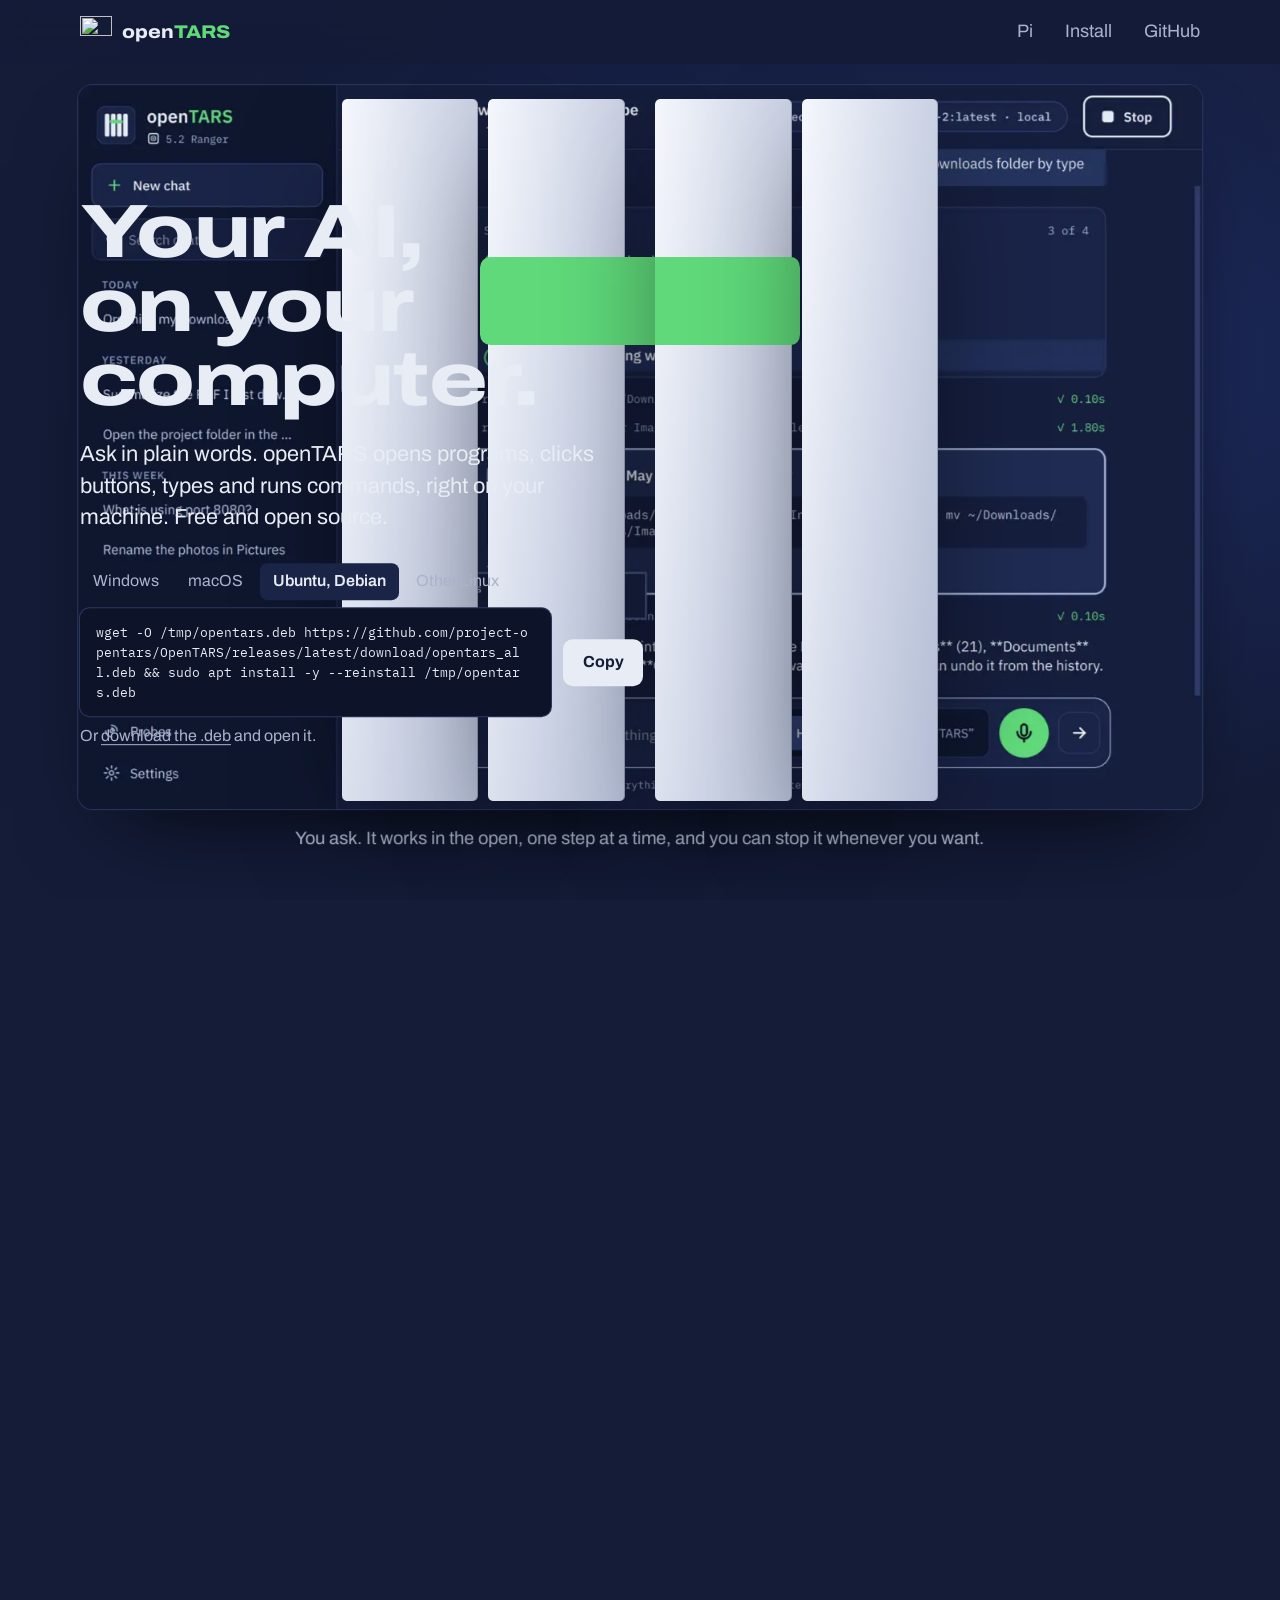
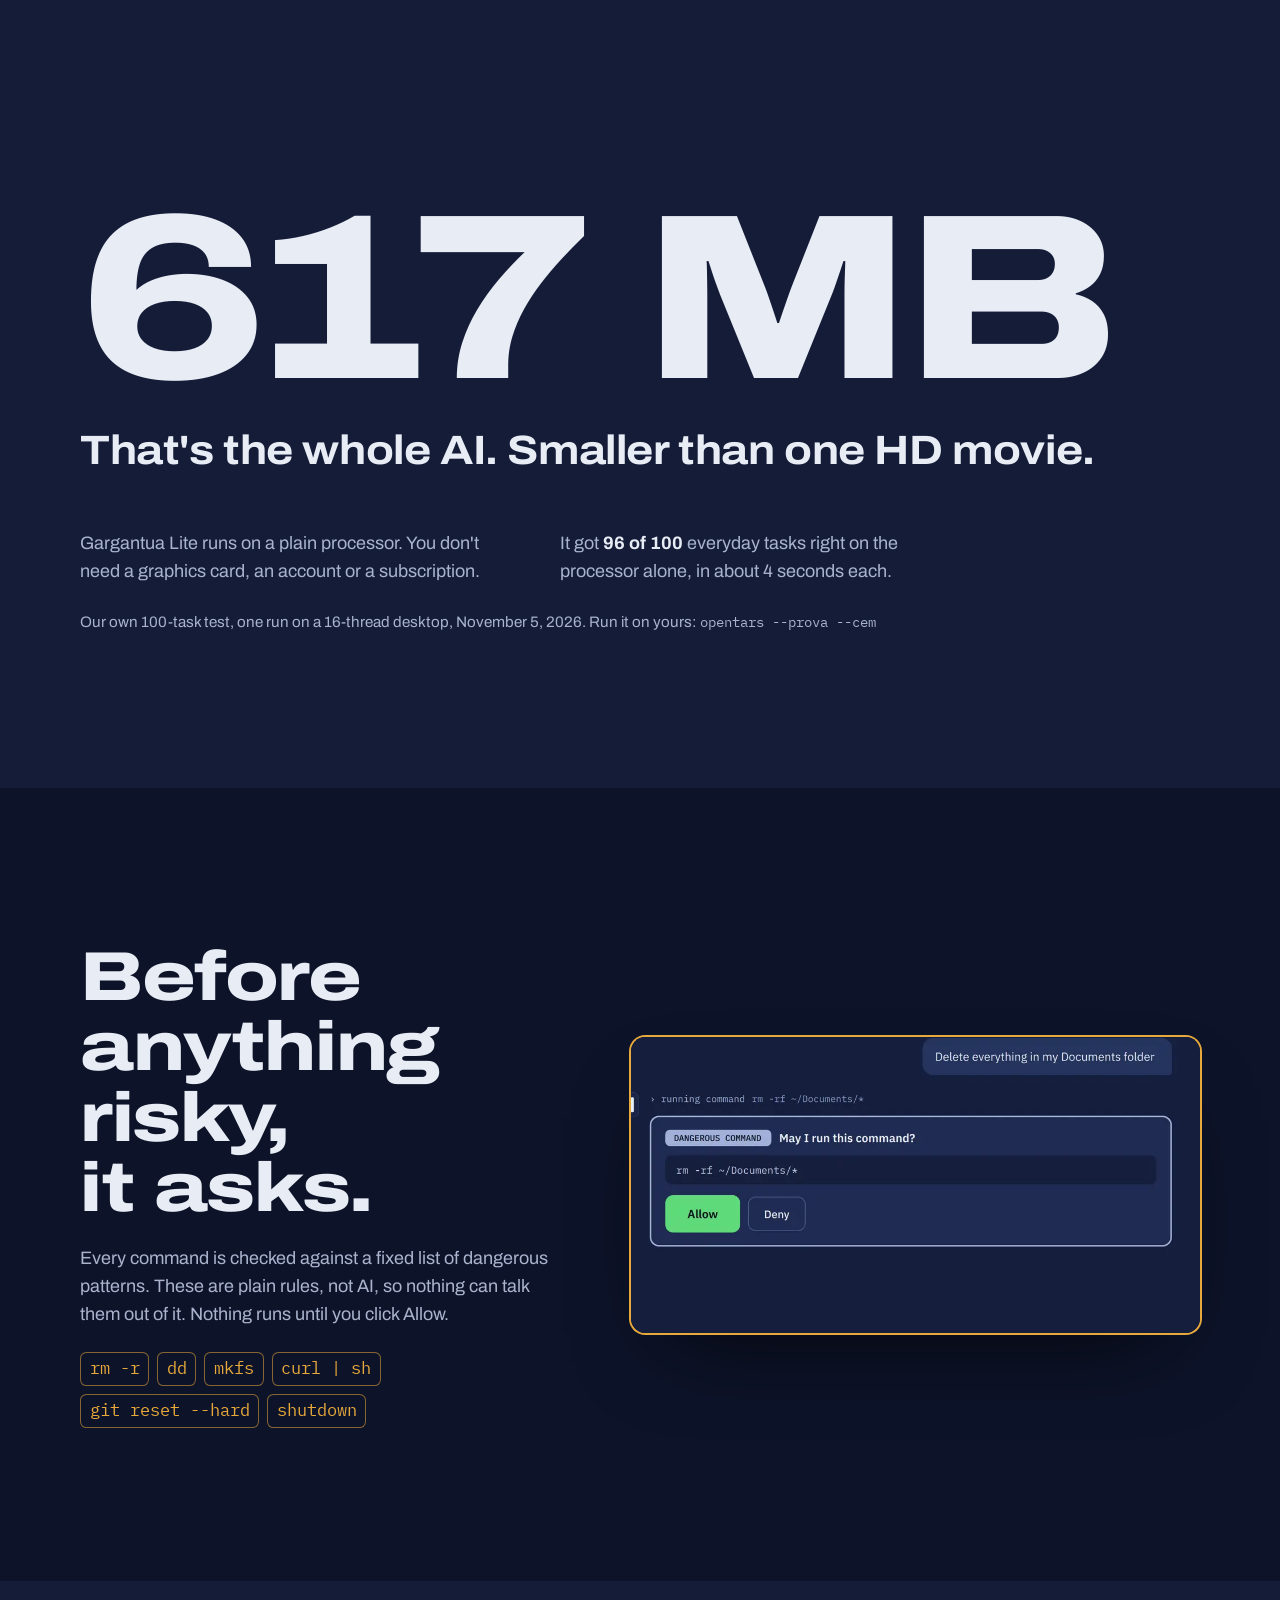
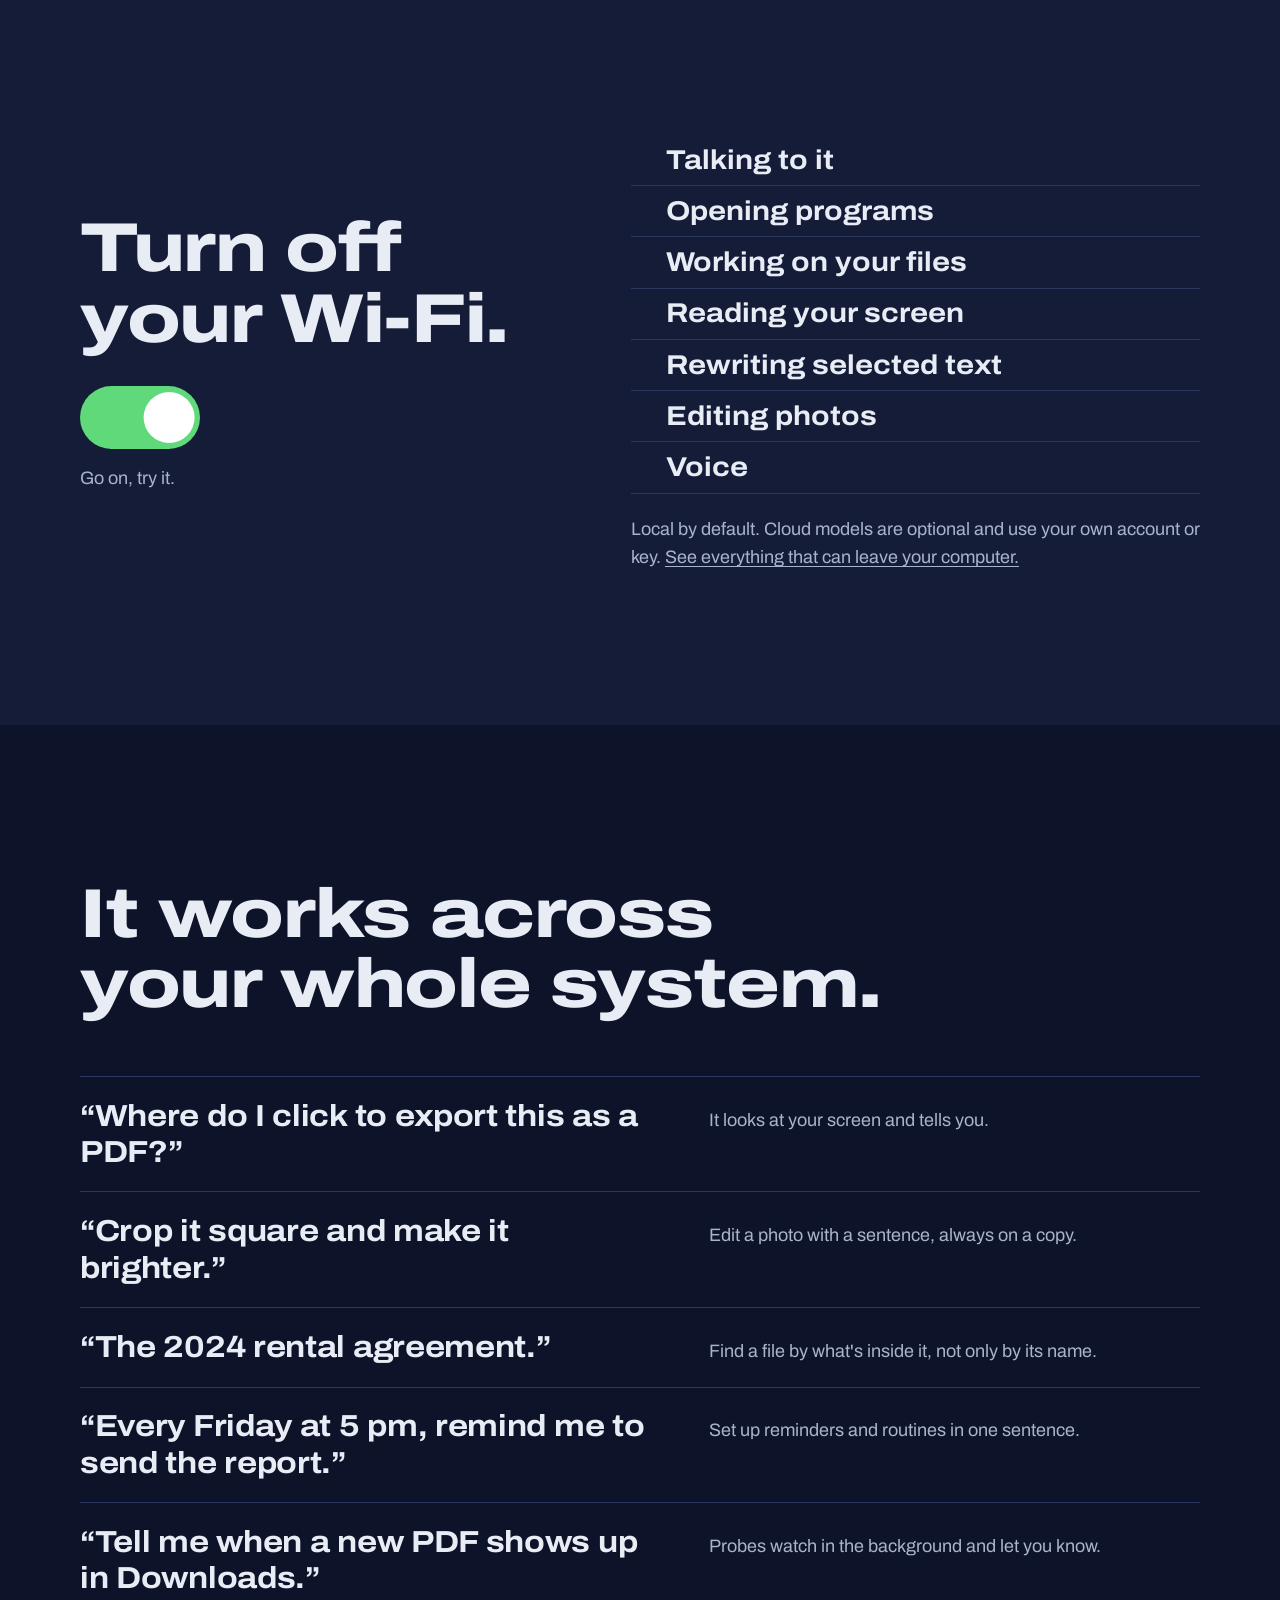
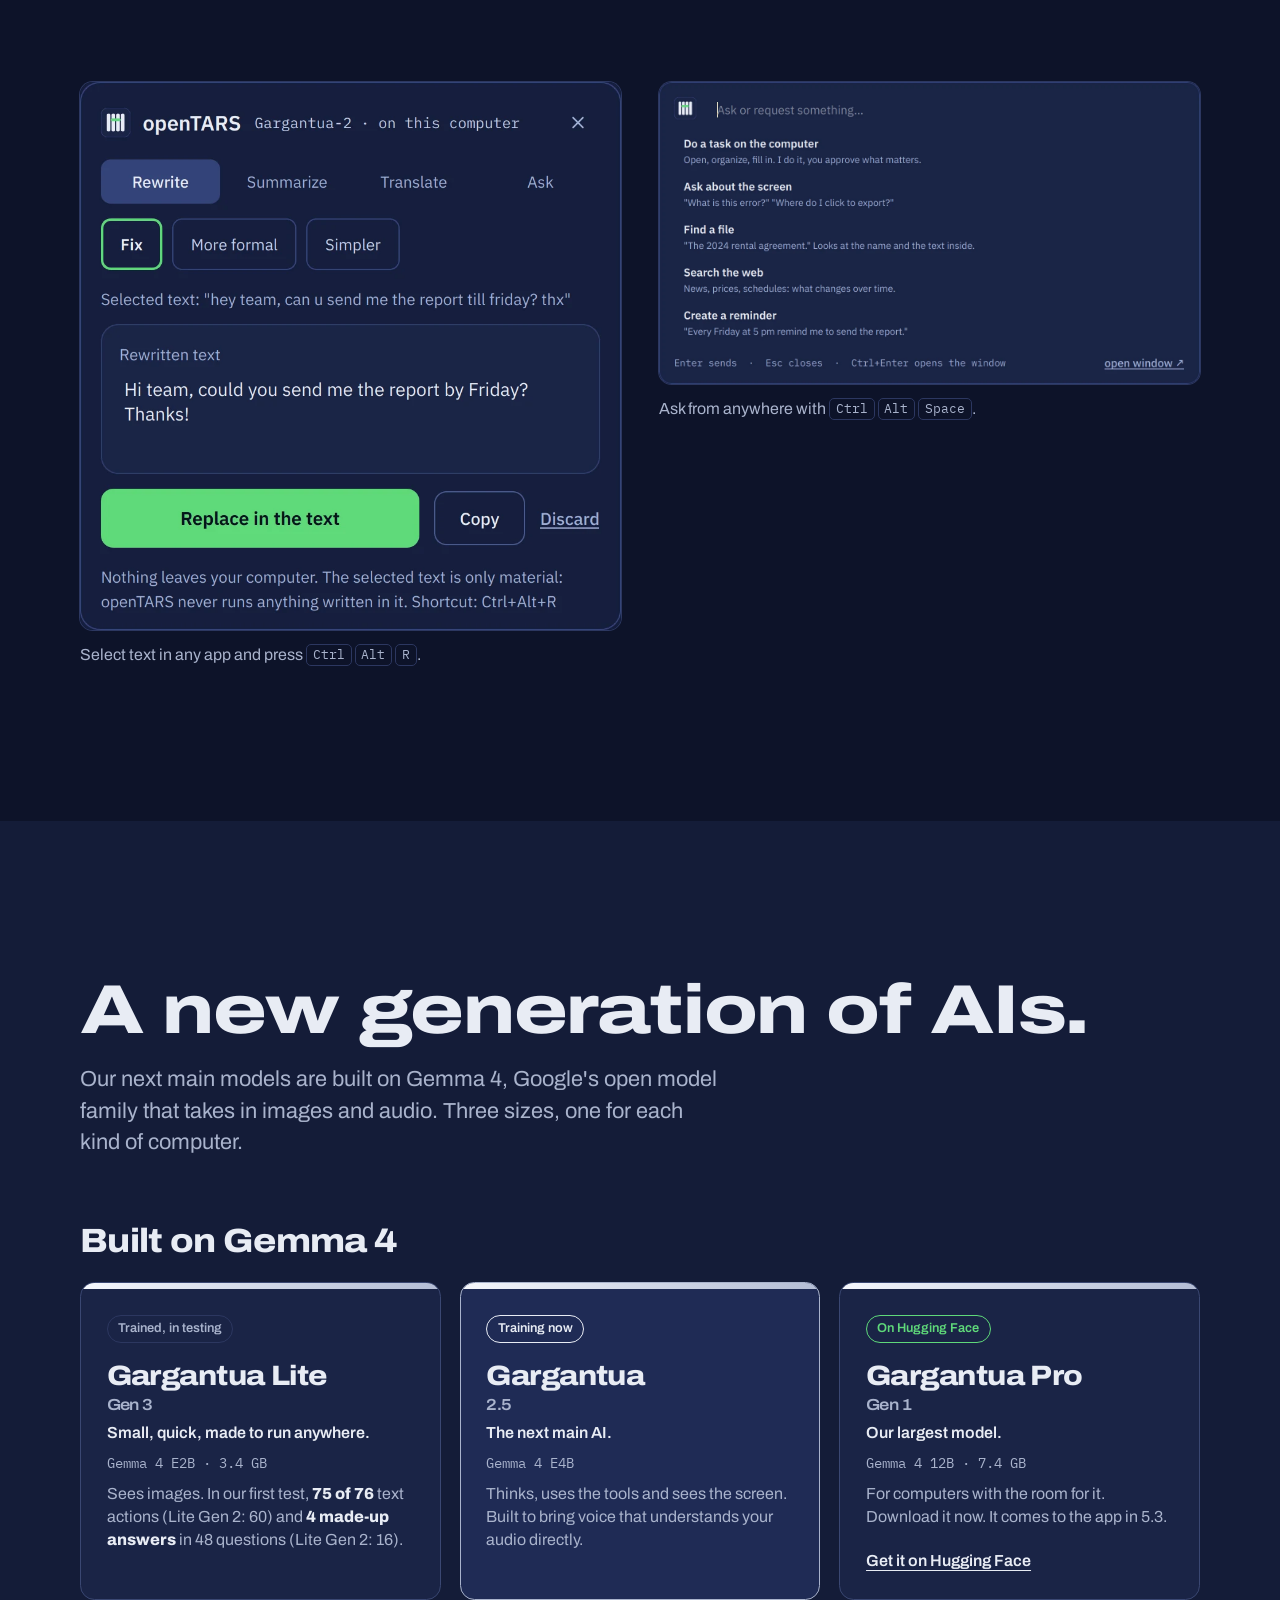
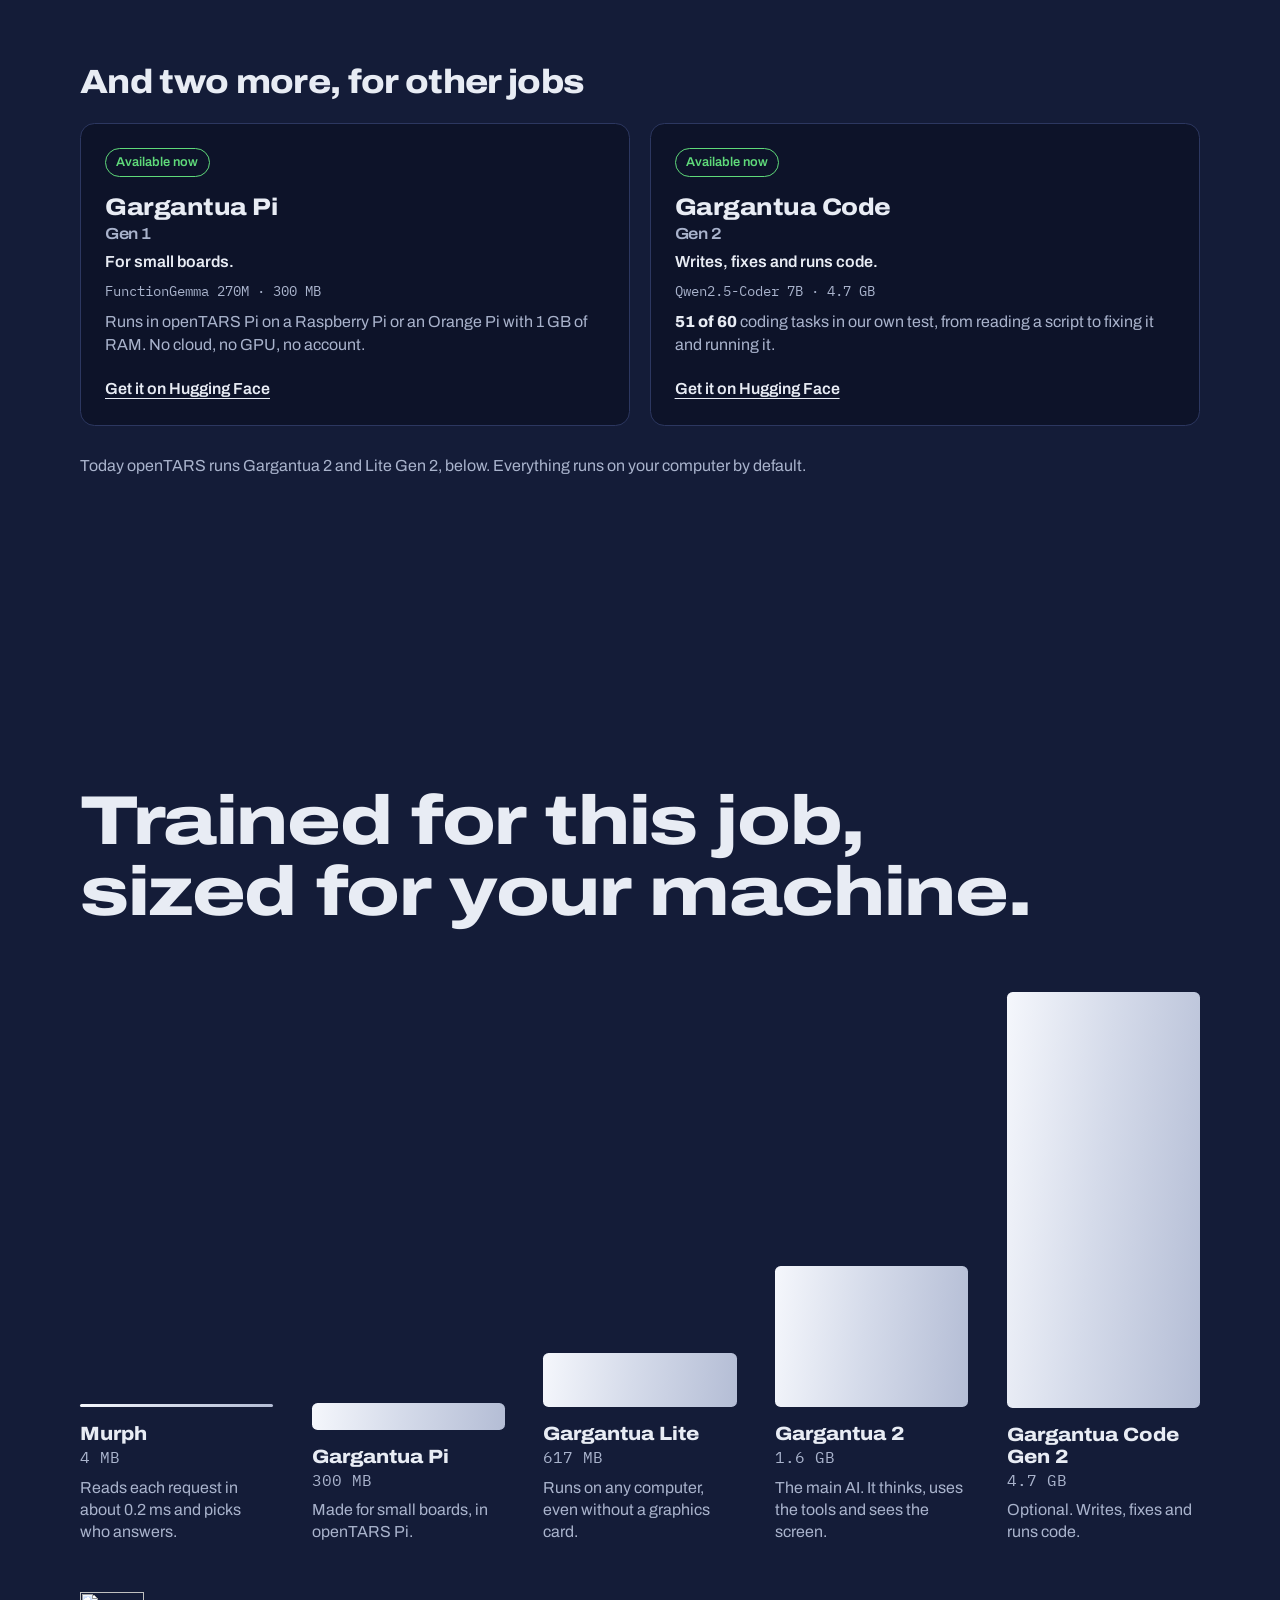
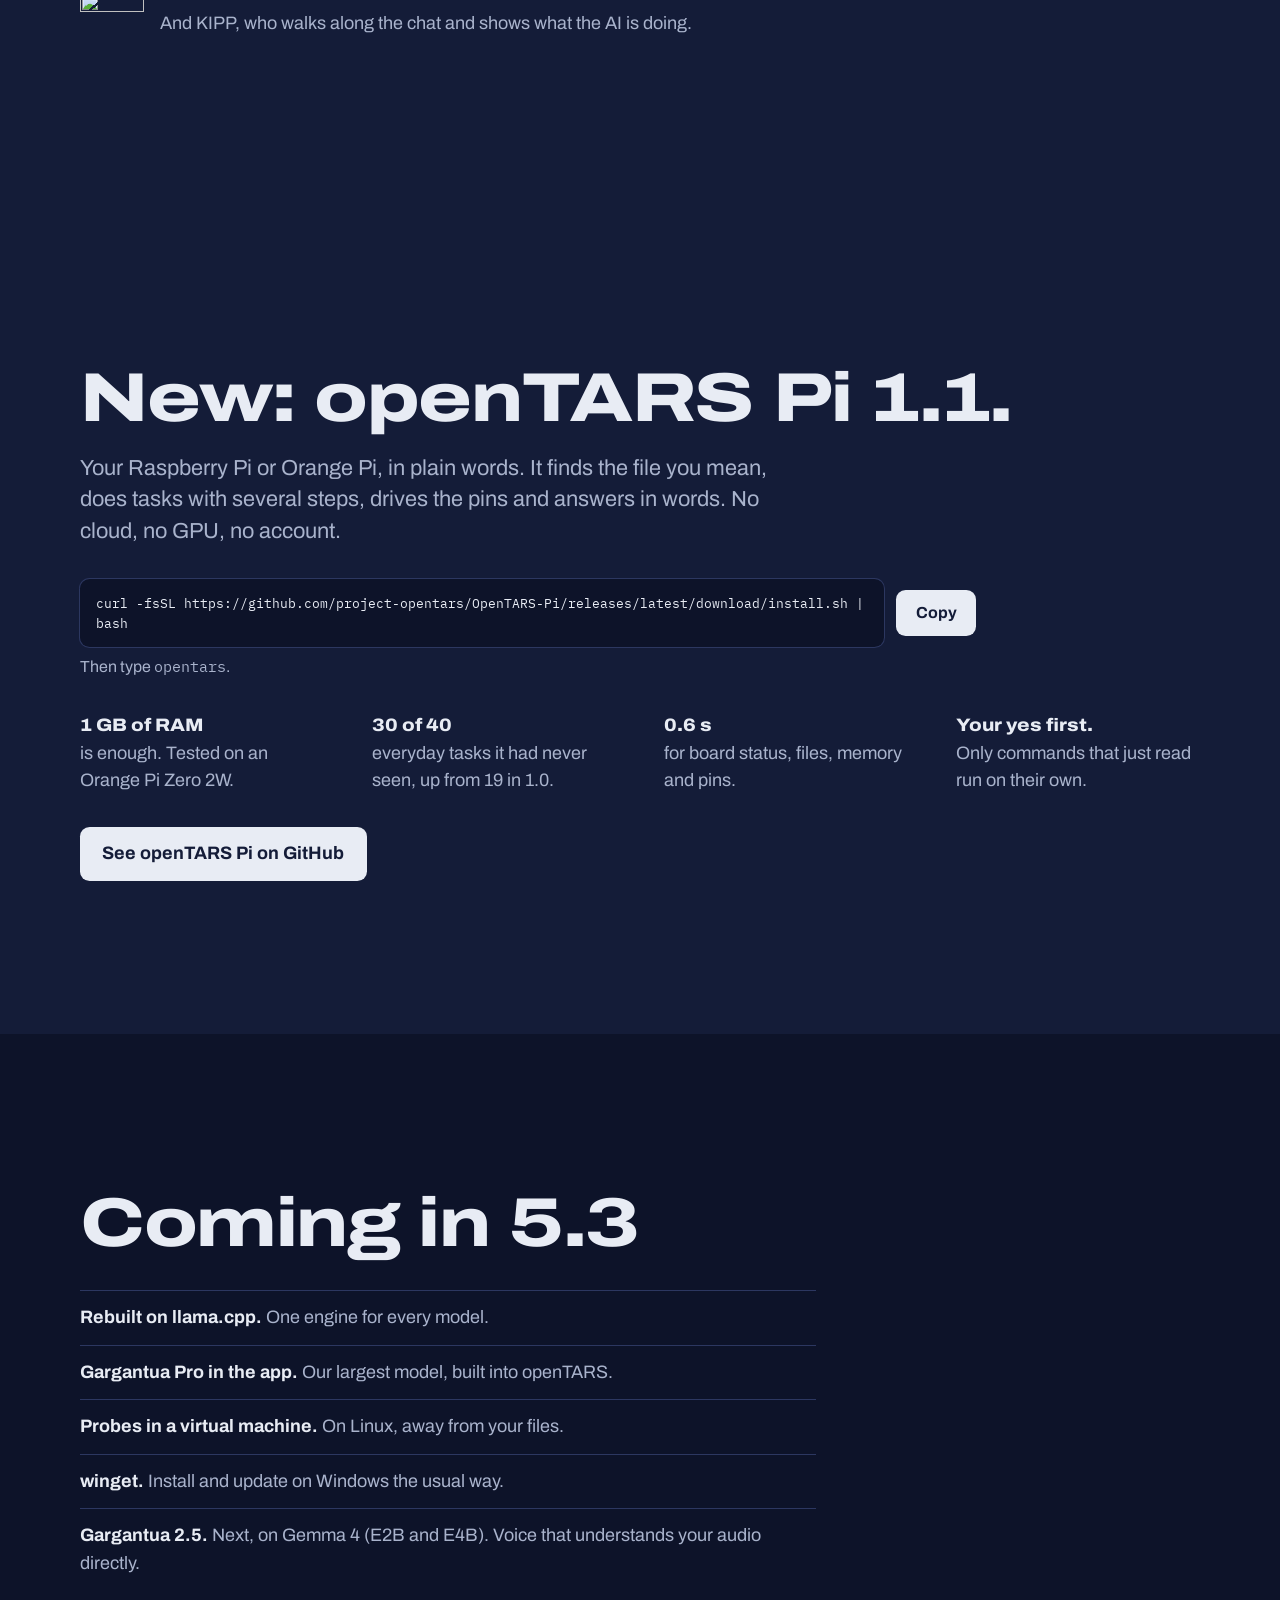
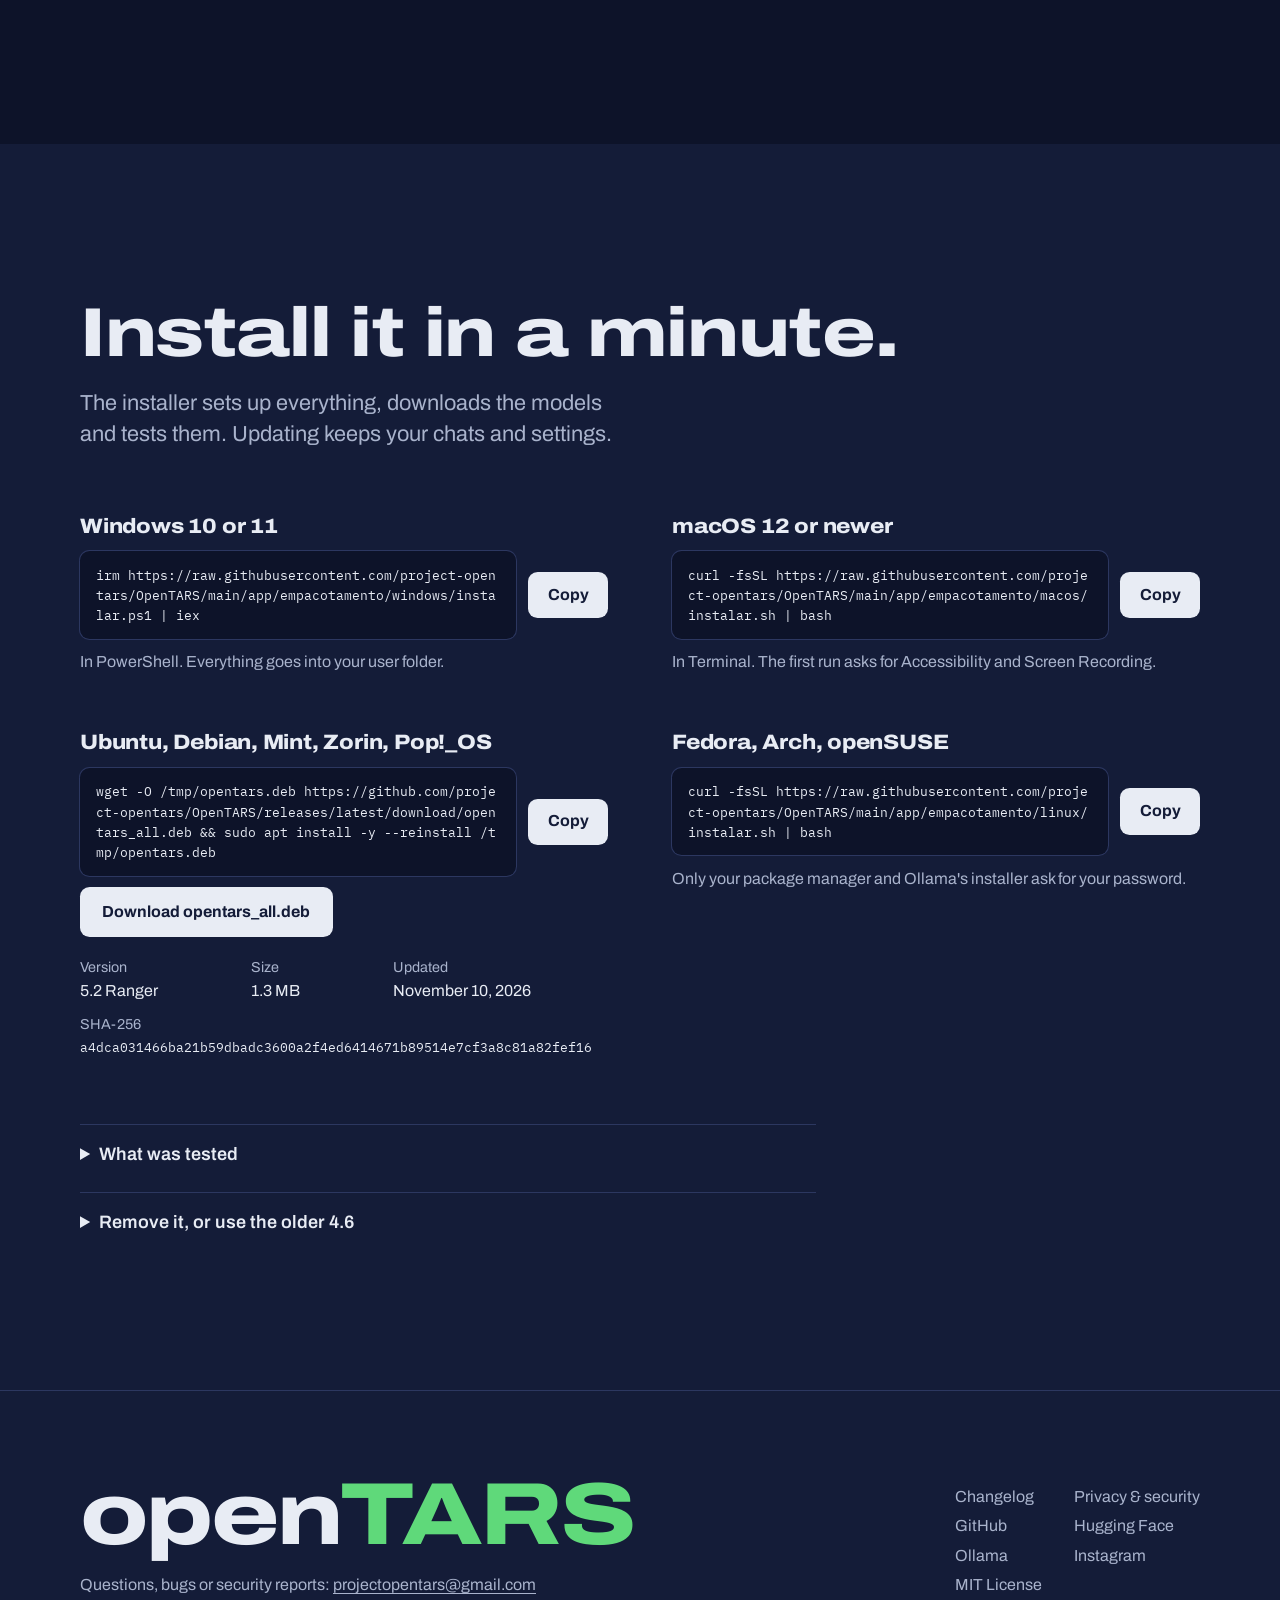
==== commit 22301525: "Site: destaque para os modelos Gemma 4 (Lite Gen 3 treinado, Gargantua 2.5 em treino, Pro Gen 1) Co-" ====
--- a/docs/index.html
+++ b/docs/index.html
@@ -25,7 +25,7 @@
 <link rel="apple-touch-icon" href="img/apple-touch-icon.png">
 <link rel="manifest" href="site.webmanifest">
 <link rel="preload" href="fonts/archivo-var.woff2" as="font" type="font/woff2" crossorigin>
-<link rel="stylesheet" href="site.css?v=7">
+<link rel="stylesheet" href="site.css?v=8">
 <script type="application/ld+json">
 {"@context": "https://schema.org", "@type": "SoftwareApplication", "name": "openTARS", "applicationCategory": "UtilitiesApplication",
  "operatingSystem": "Linux, Windows, macOS", "softwareVersion": "5.2",
@@ -175,8 +175,36 @@
   <section class="gen" id="models" aria-labelledby="geracao">
     <div class="wrap">
       <h2 id="geracao">A new generation of AIs.</h2>
-      <p class="lede">Five models, each built for one job and sized for a different machine. The small ones fit a board. The big ones fit a desk.</p>
-      <ul class="cards">
+      <p class="lede">Our next main models are built on Gemma 4, Google's open model family that takes in images and audio. Three sizes, one for each kind of computer.</p>
+
+      <h3 class="band">Built on Gemma 4</h3>
+      <ul class="cards g4s">
+        <li class="card g4">
+          <span class="chip">Trained, in testing</span>
+          <h3>Gargantua Lite <small>Gen 3</small></h3>
+          <p class="role">Small, quick, made to run anywhere.</p>
+          <p class="spec">Gemma 4 E2B · 3.4 GB</p>
+          <p>Sees images. In our first test, <b>75 of 76</b> text actions (Lite Gen 2: 60) and <b>4 made-up answers</b> in 48 questions (Lite Gen 2: 16).</p>
+        </li>
+        <li class="card g4 feature">
+          <span class="chip live">Training now</span>
+          <h3>Gargantua <small>2.5</small></h3>
+          <p class="role">The next main AI.</p>
+          <p class="spec">Gemma 4 E4B</p>
+          <p>Thinks, uses the tools and sees the screen. Built to bring voice that understands your audio directly.</p>
+        </li>
+        <li class="card g4">
+          <span class="chip on">On Hugging Face</span>
+          <h3>Gargantua Pro <small>Gen 1</small></h3>
+          <p class="role">Our largest model.</p>
+          <p class="spec">Gemma 4 12B · 7.4 GB</p>
+          <p>For computers with the room for it. Download it now. It comes to the app in 5.3.</p>
+          <p class="go"><a href="https://huggingface.co/OpenTARS/Gargantua-Pro">Get it on Hugging Face</a></p>
+        </li>
+      </ul>
+
+      <h3 class="band">And two more, for other jobs</h3>
+      <ul class="cards two">
         <li class="card">
           <span class="chip on">Available now</span>
           <h3>Gargantua Pi <small>Gen 1</small></h3>
@@ -184,28 +212,6 @@
           <p class="spec">FunctionGemma 270M · 300 MB</p>
           <p>Runs in openTARS Pi on a Raspberry Pi or an Orange Pi with 1 GB of RAM. No cloud, no GPU, no account.</p>
           <p class="go"><a href="https://huggingface.co/OpenTARS/Gargantua-Pi">Get it on Hugging Face</a></p>
-        </li>
-        <li class="card">
-          <span class="chip">Coming next</span>
-          <h3>Gargantua Lite <small>Gen 3</small></h3>
-          <p class="role">Small, quick, made to run anywhere.</p>
-          <p class="spec">Gemma 4 E2B</p>
-          <p>A base that takes in images and audio, tuned for the openTARS tools.</p>
-        </li>
-        <li class="card feature">
-          <span class="chip">Coming next</span>
-          <h3>Gargantua <small>2.5</small></h3>
-          <p class="role">The next main AI.</p>
-          <p class="spec">Gemma 4 E4B</p>
-          <p>Thinks, uses the tools and sees the screen, with voice that understands your audio directly.</p>
-        </li>
-        <li class="card">
-          <span class="chip on">On Hugging Face</span>
-          <h3>Gargantua Pro <small>Gen 1</small></h3>
-          <p class="role">Our largest model.</p>
-          <p class="spec">Gemma 4 12B · 7.4 GB</p>
-          <p>For computers with the room for it. It is on Hugging Face now and comes to the app in 5.3.</p>
-          <p class="go"><a href="https://huggingface.co/OpenTARS/Gargantua-Pro">Get it on Hugging Face</a></p>
         </li>
         <li class="card">
           <span class="chip on">Available now</span>
--- a/docs/site.css
+++ b/docs/site.css
@@ -137,10 +137,15 @@
 /* A nova geração de modelos */
 .gen { padding-block: var(--section); scroll-margin-top: 3rem; }
 .gen .lede { margin-top: 1.2rem; max-width: 40rem; color: var(--steel); }
-.cards { display: grid; grid-template-columns: repeat(auto-fit, minmax(min(100%, 17rem), 1fr)); gap: 1.2rem; margin: clamp(2rem, 5vw, 3.2rem) 0 0; padding: 0; list-style: none; }
+.band { margin: clamp(2.6rem, 6vw, 4rem) 0 0; color: var(--ink); font-weight: 800; font-stretch: 112%; font-size: clamp(1.5rem, 3vw, 2.1rem); line-height: 1.1; }
+.cards { display: grid; grid-template-columns: repeat(auto-fit, minmax(min(100%, 17rem), 1fr)); gap: 1.2rem; margin: 1.4rem 0 0; padding: 0; list-style: none; }
+.cards.two { grid-template-columns: repeat(auto-fit, minmax(min(100%, 22rem), 1fr)); }
 .card { display: flex; flex-direction: column; gap: .5rem; padding: 1.5rem; border: 1px solid var(--rule); border-radius: .9rem; background: var(--slab); color: var(--steel); }
-.card.feature { border-color: var(--steel); background: var(--paper); }
+.card.g4 { position: relative; padding: 2rem 1.6rem 1.7rem; border-color: #3A4772; background: var(--paper); overflow: hidden; }
+.card.g4::before { content: ""; position: absolute; inset: 0 0 auto 0; height: .35rem; background: var(--metal); }
+.card.feature { border-color: var(--steel); background: #1F2B55; }
 .card h3 { margin: .6rem 0 0; color: var(--ink); font-weight: 800; font-stretch: 112%; font-size: 1.5rem; line-height: 1.1; }
+.card.g4 h3 { font-size: 1.75rem; }
 .card h3 small { display: block; margin-top: .25rem; font-size: 1rem; font-weight: 600; color: var(--steel); }
 .card p { margin: 0; line-height: 1.45; font-size: 1rem; }
 .card .role { color: var(--ink); font-weight: 600; }
@@ -150,6 +155,7 @@
 .card .go a { color: var(--ink); font-weight: 600; text-underline-offset: .25em; }
 .chip { align-self: flex-start; padding: .2rem .65rem; border: 1px solid var(--rule); border-radius: 2rem; font-size: .8rem; font-weight: 600; color: var(--steel); }
 .chip.on { border-color: var(--signal); color: var(--signal); }
+.chip.live { border-color: var(--ink); color: var(--ink); }
 .gen .fine { margin-top: 1.8rem; color: var(--steel); font-size: 1rem; }
 @supports (animation-timeline: view()) {
   @media (prefers-reduced-motion: no-preference) {
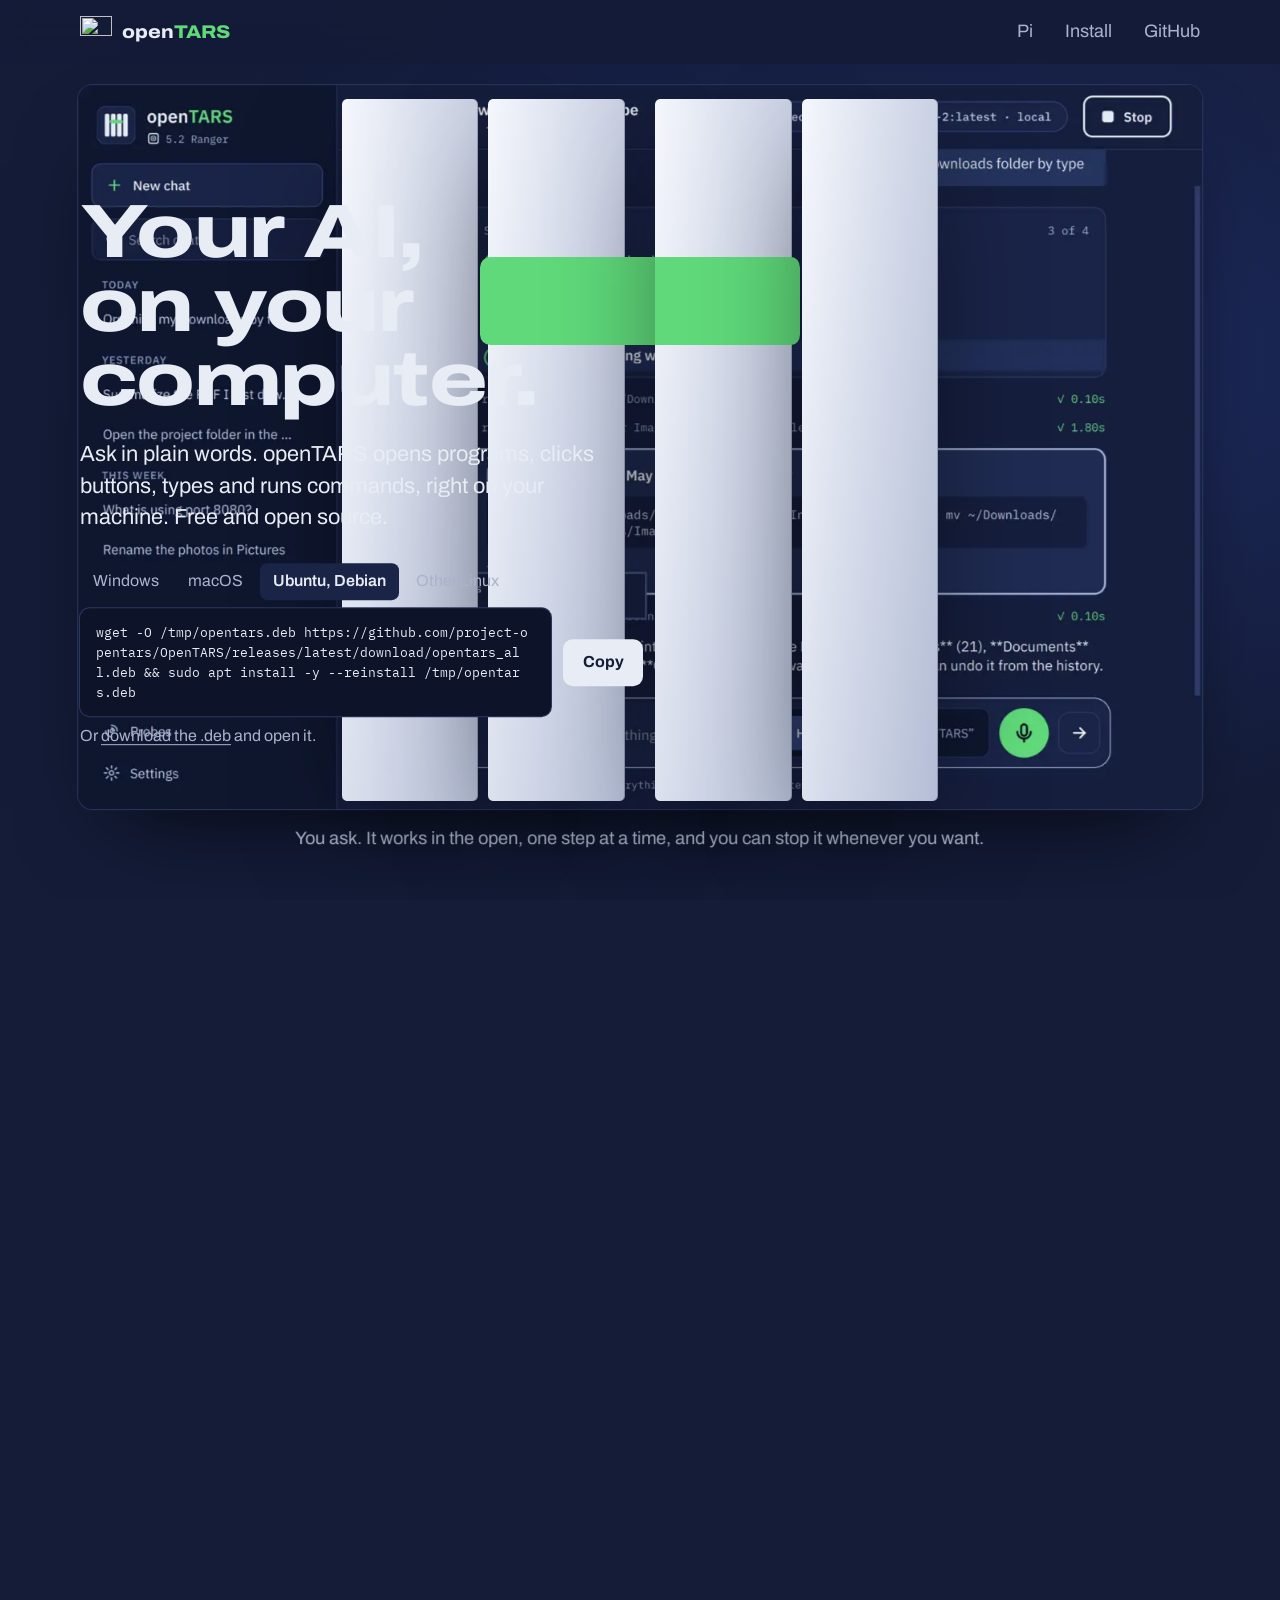
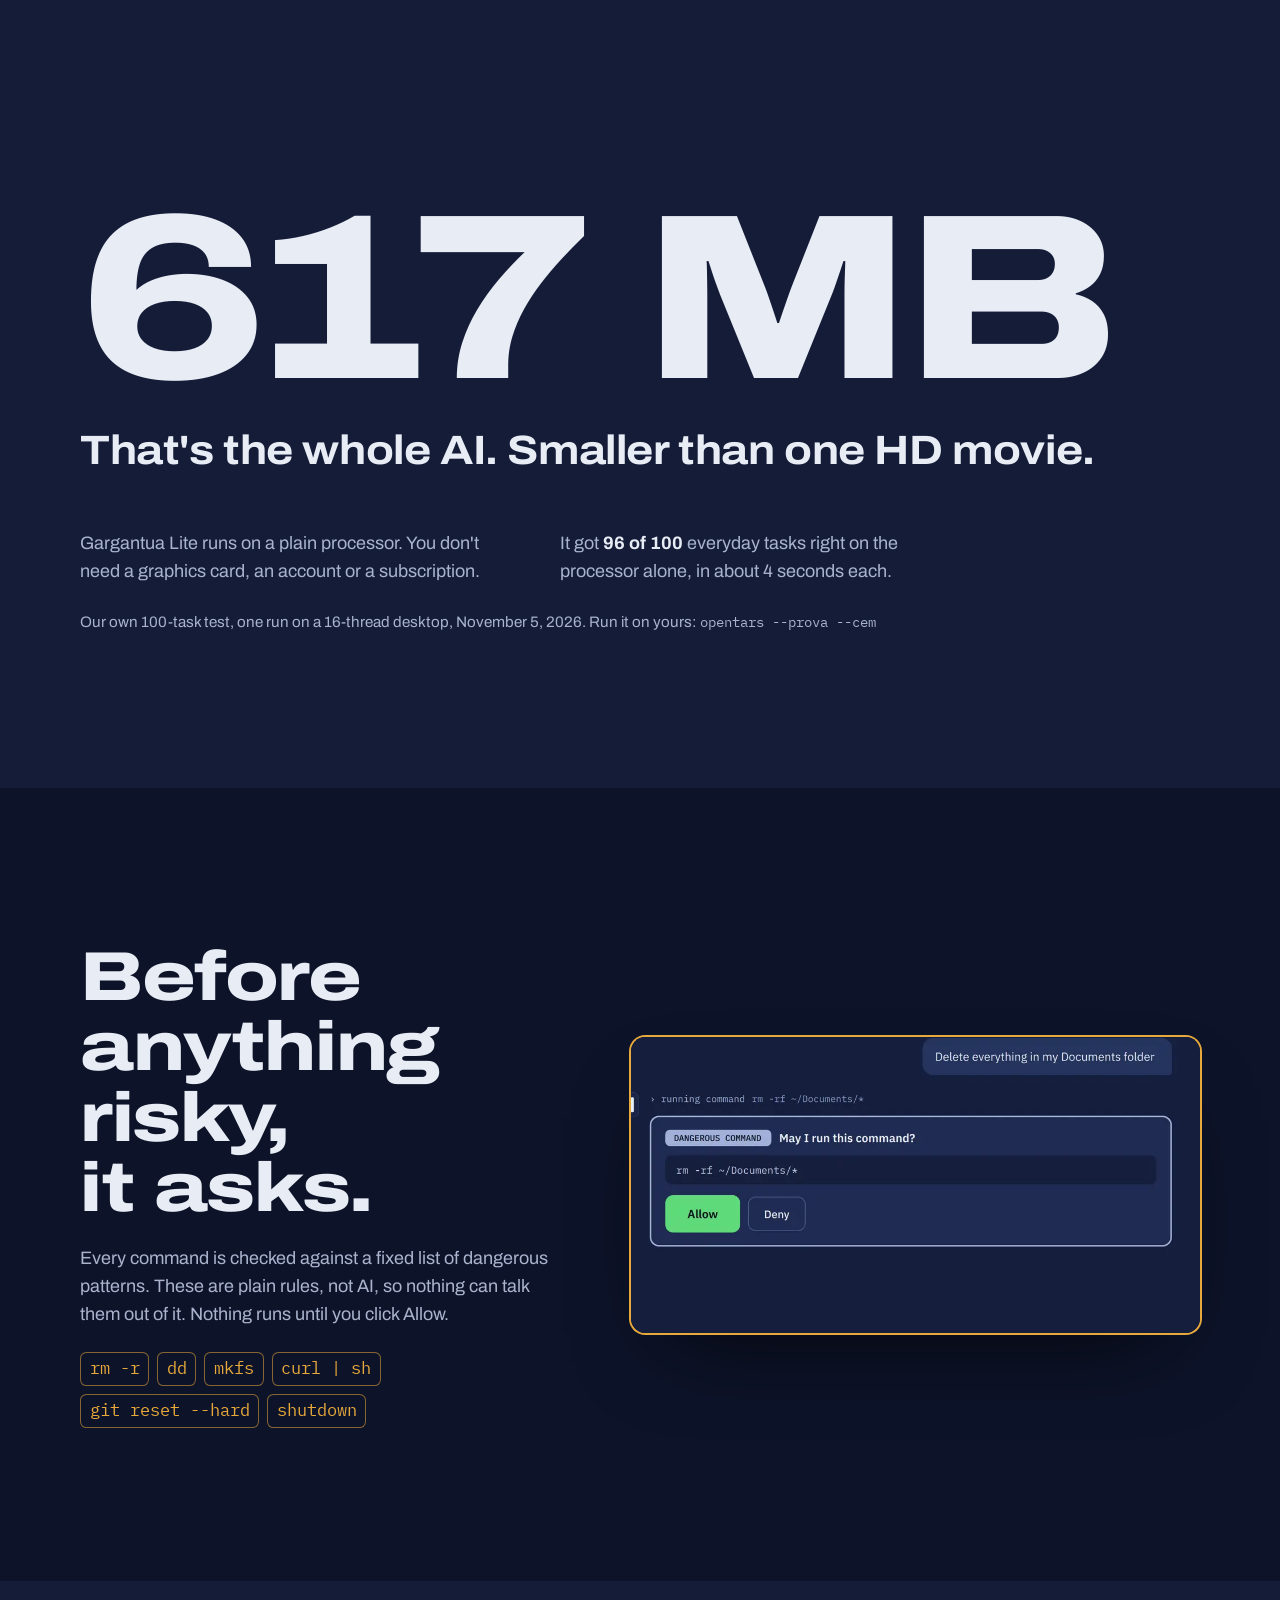
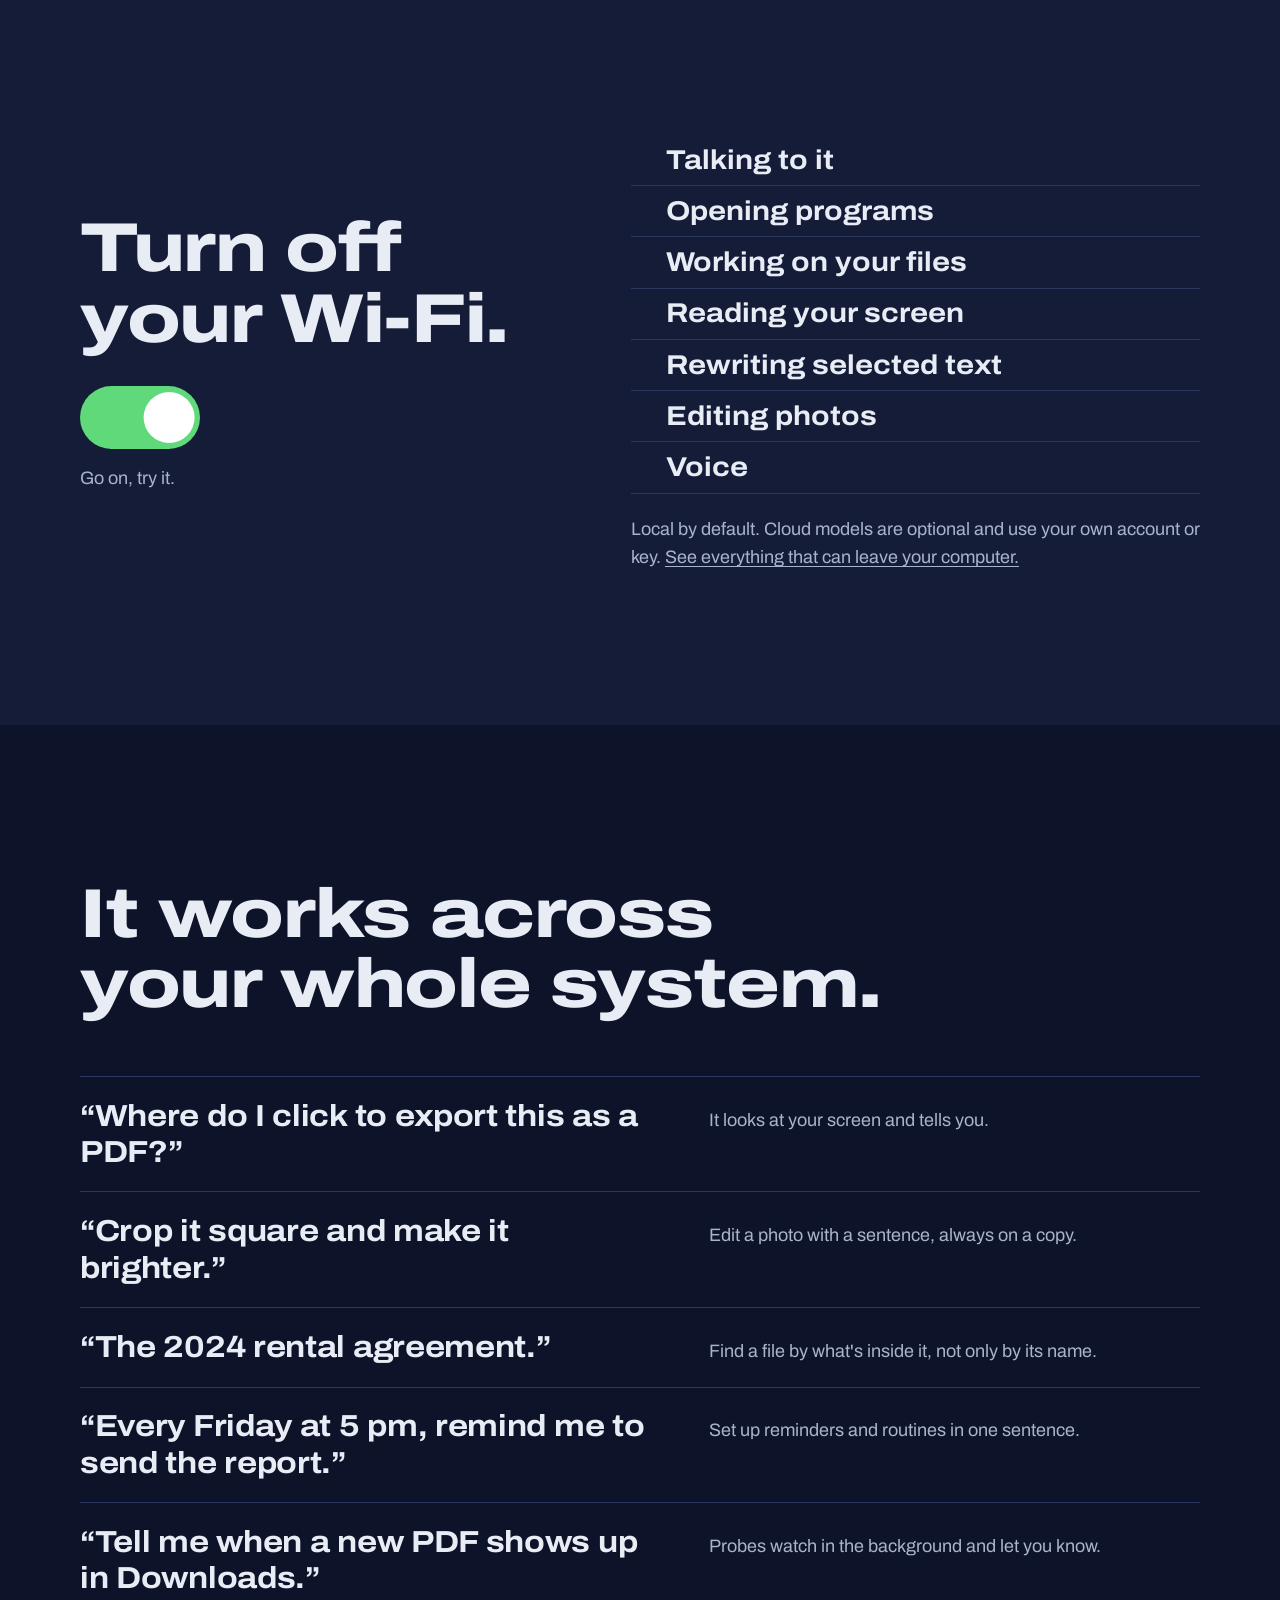
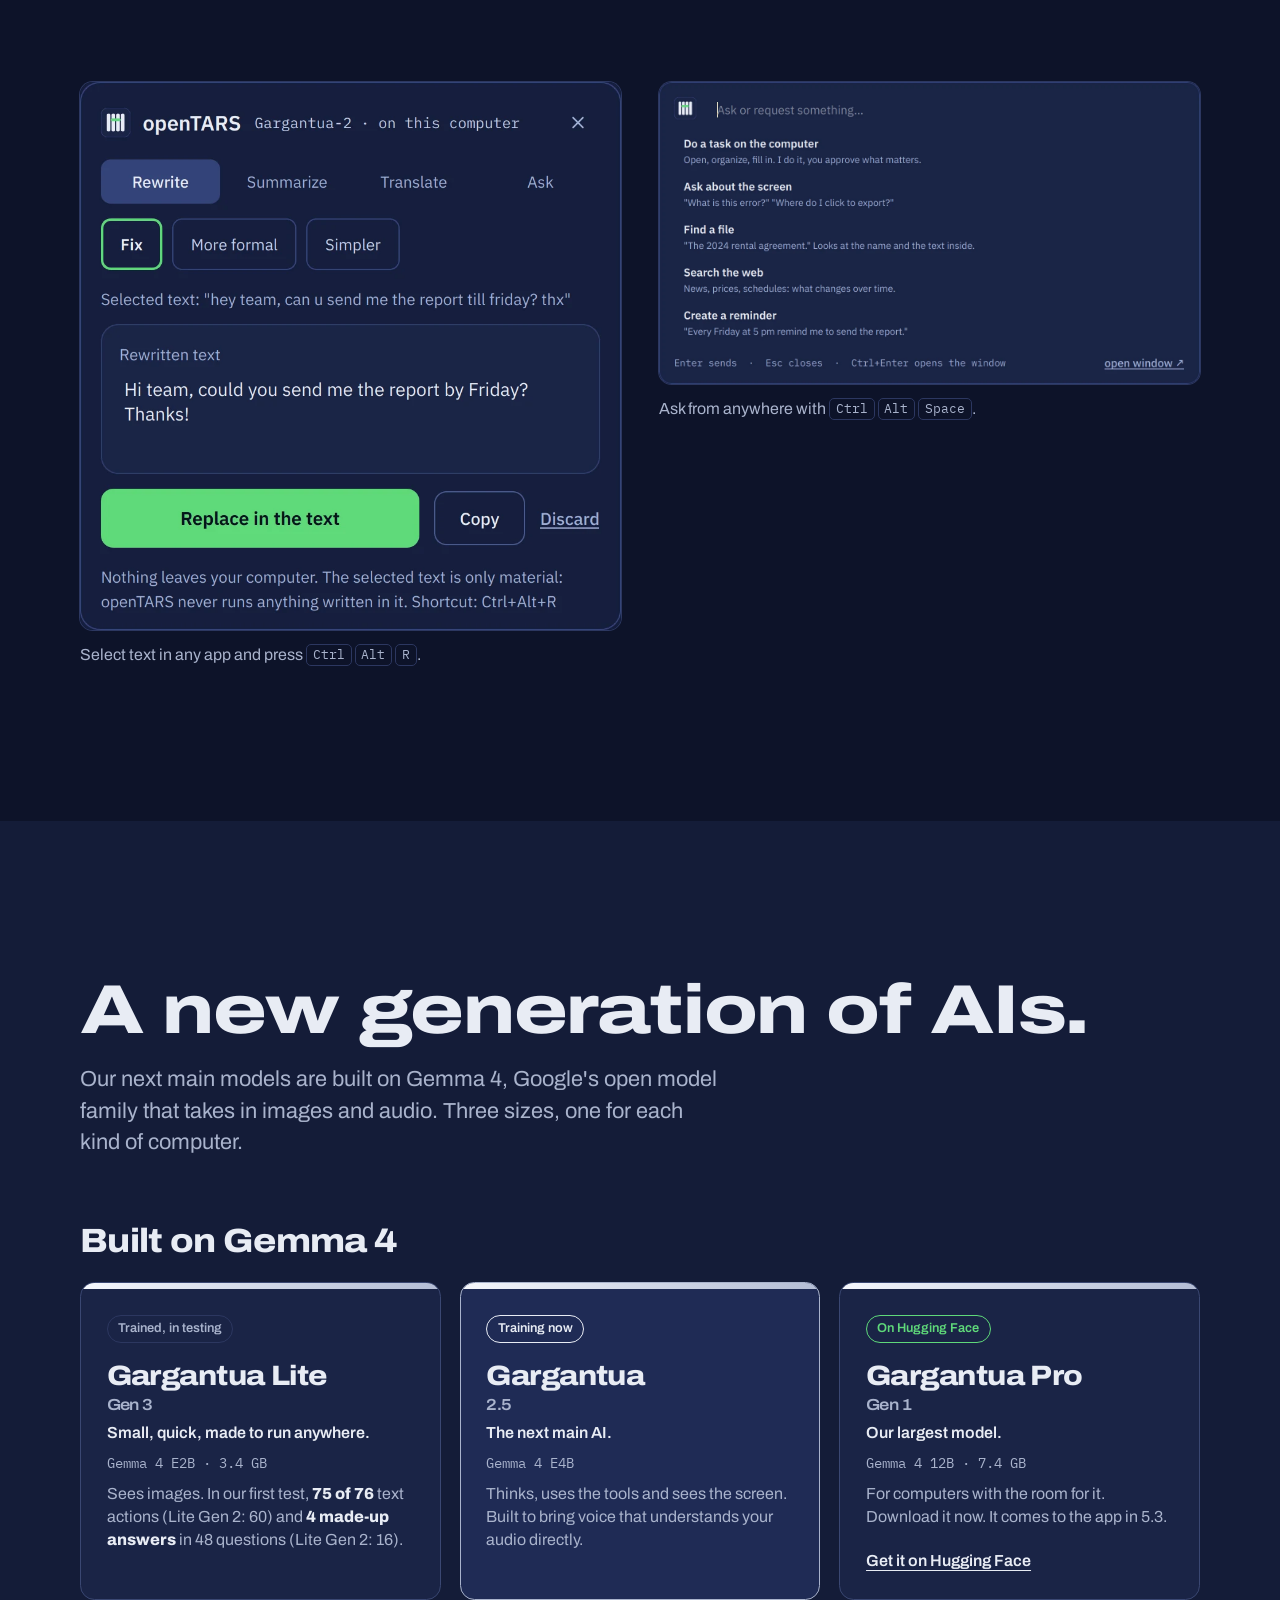
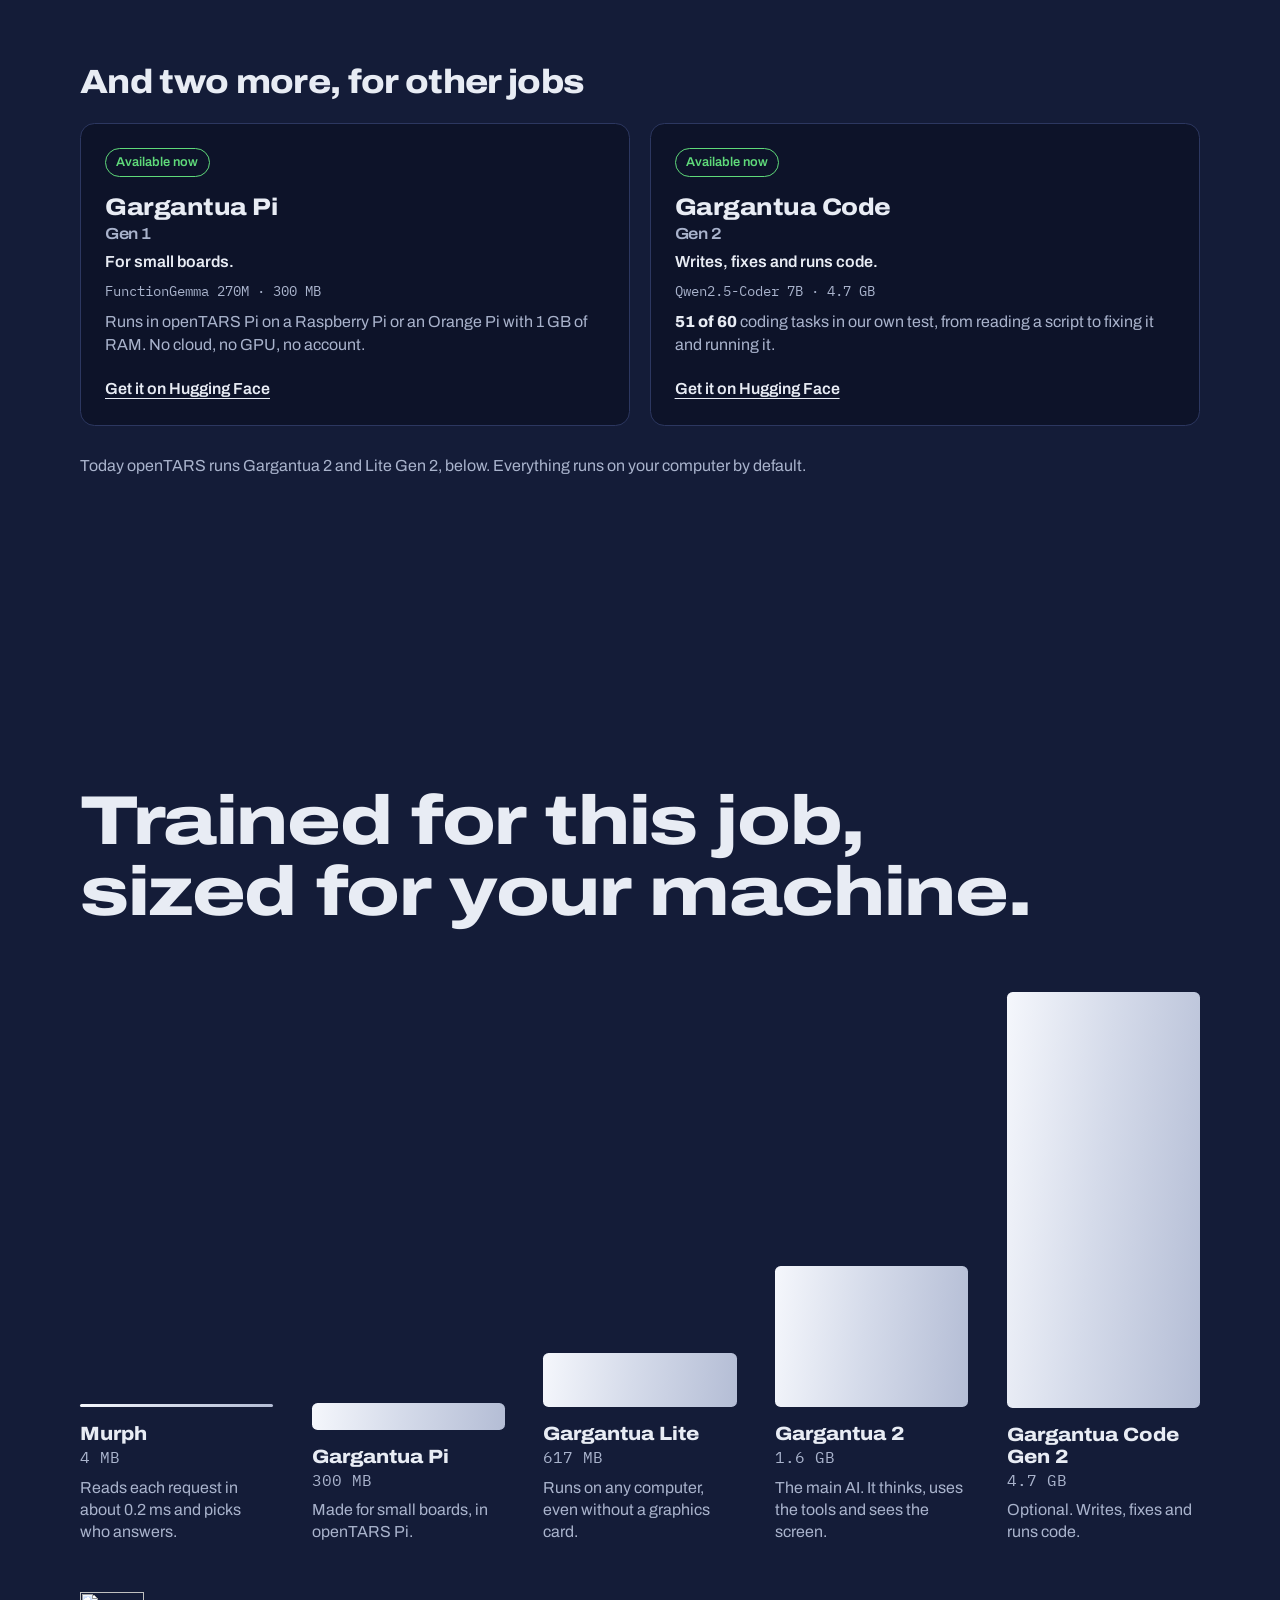
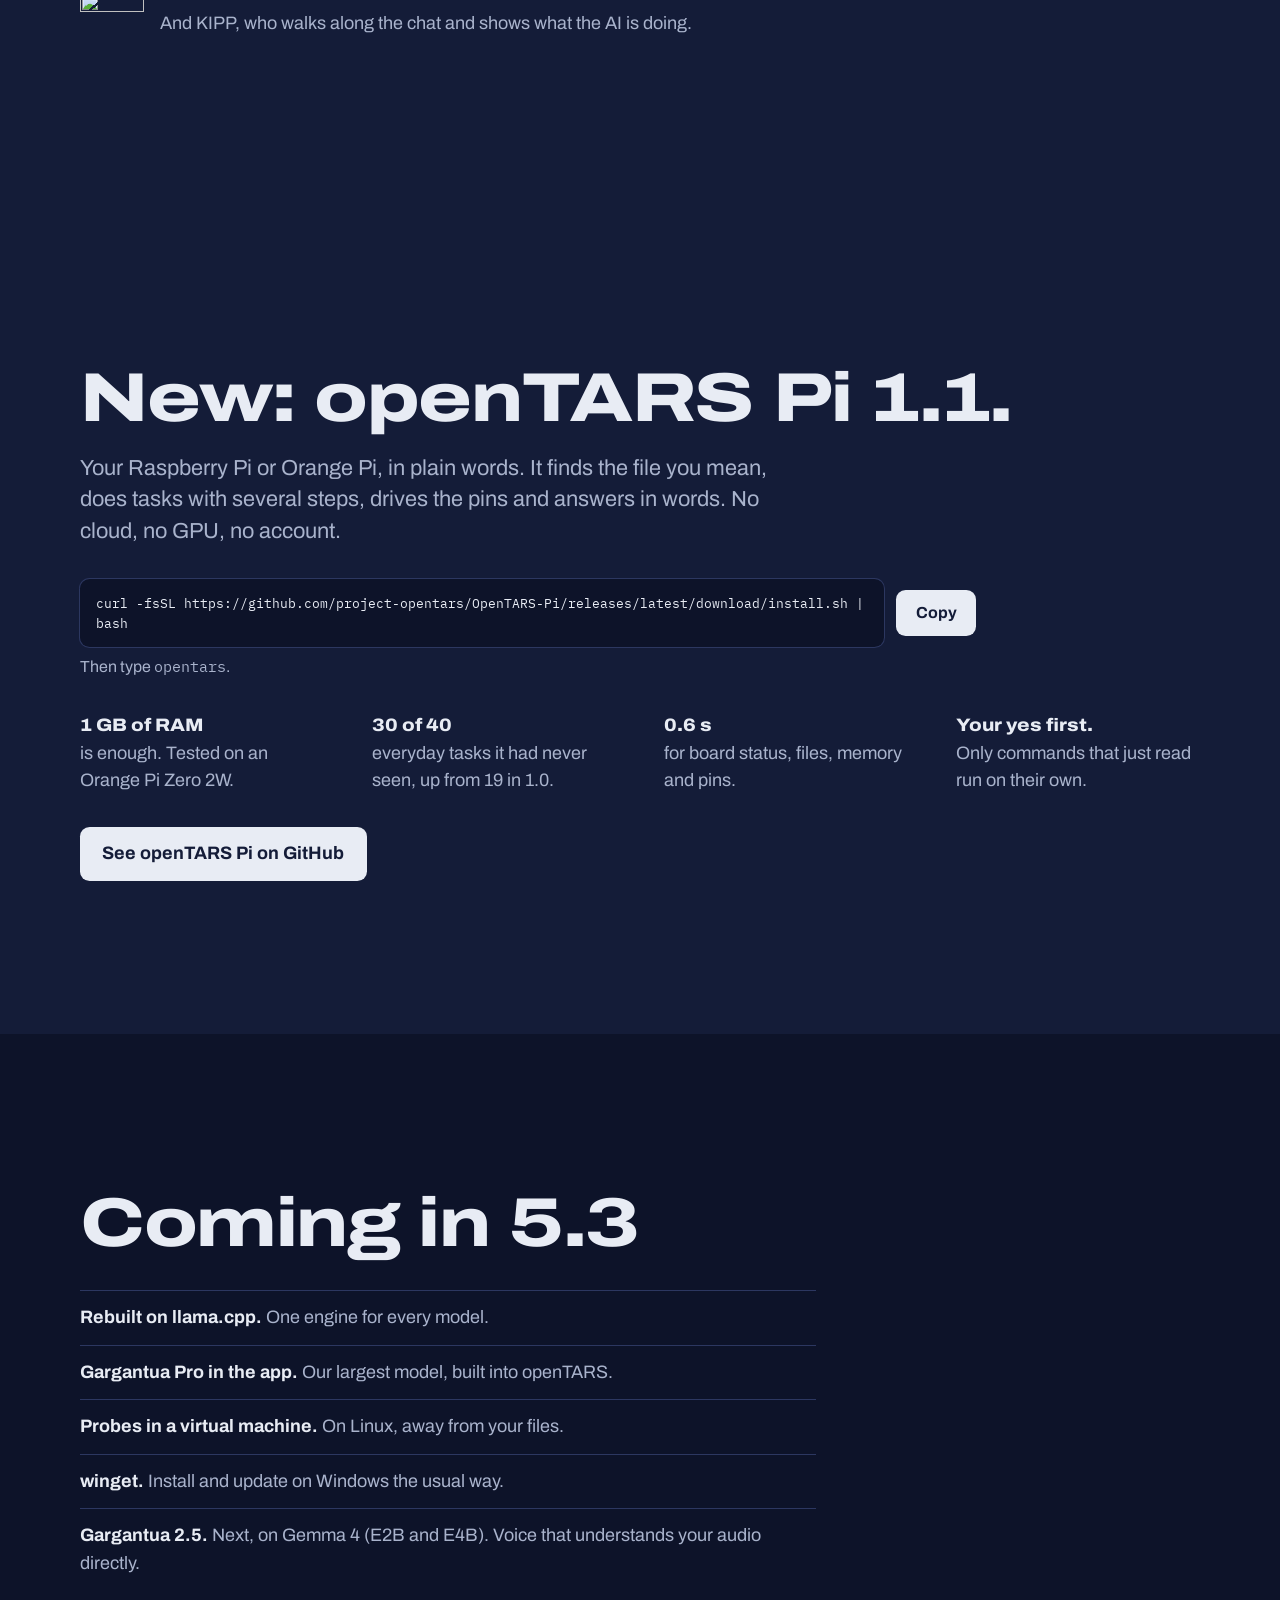
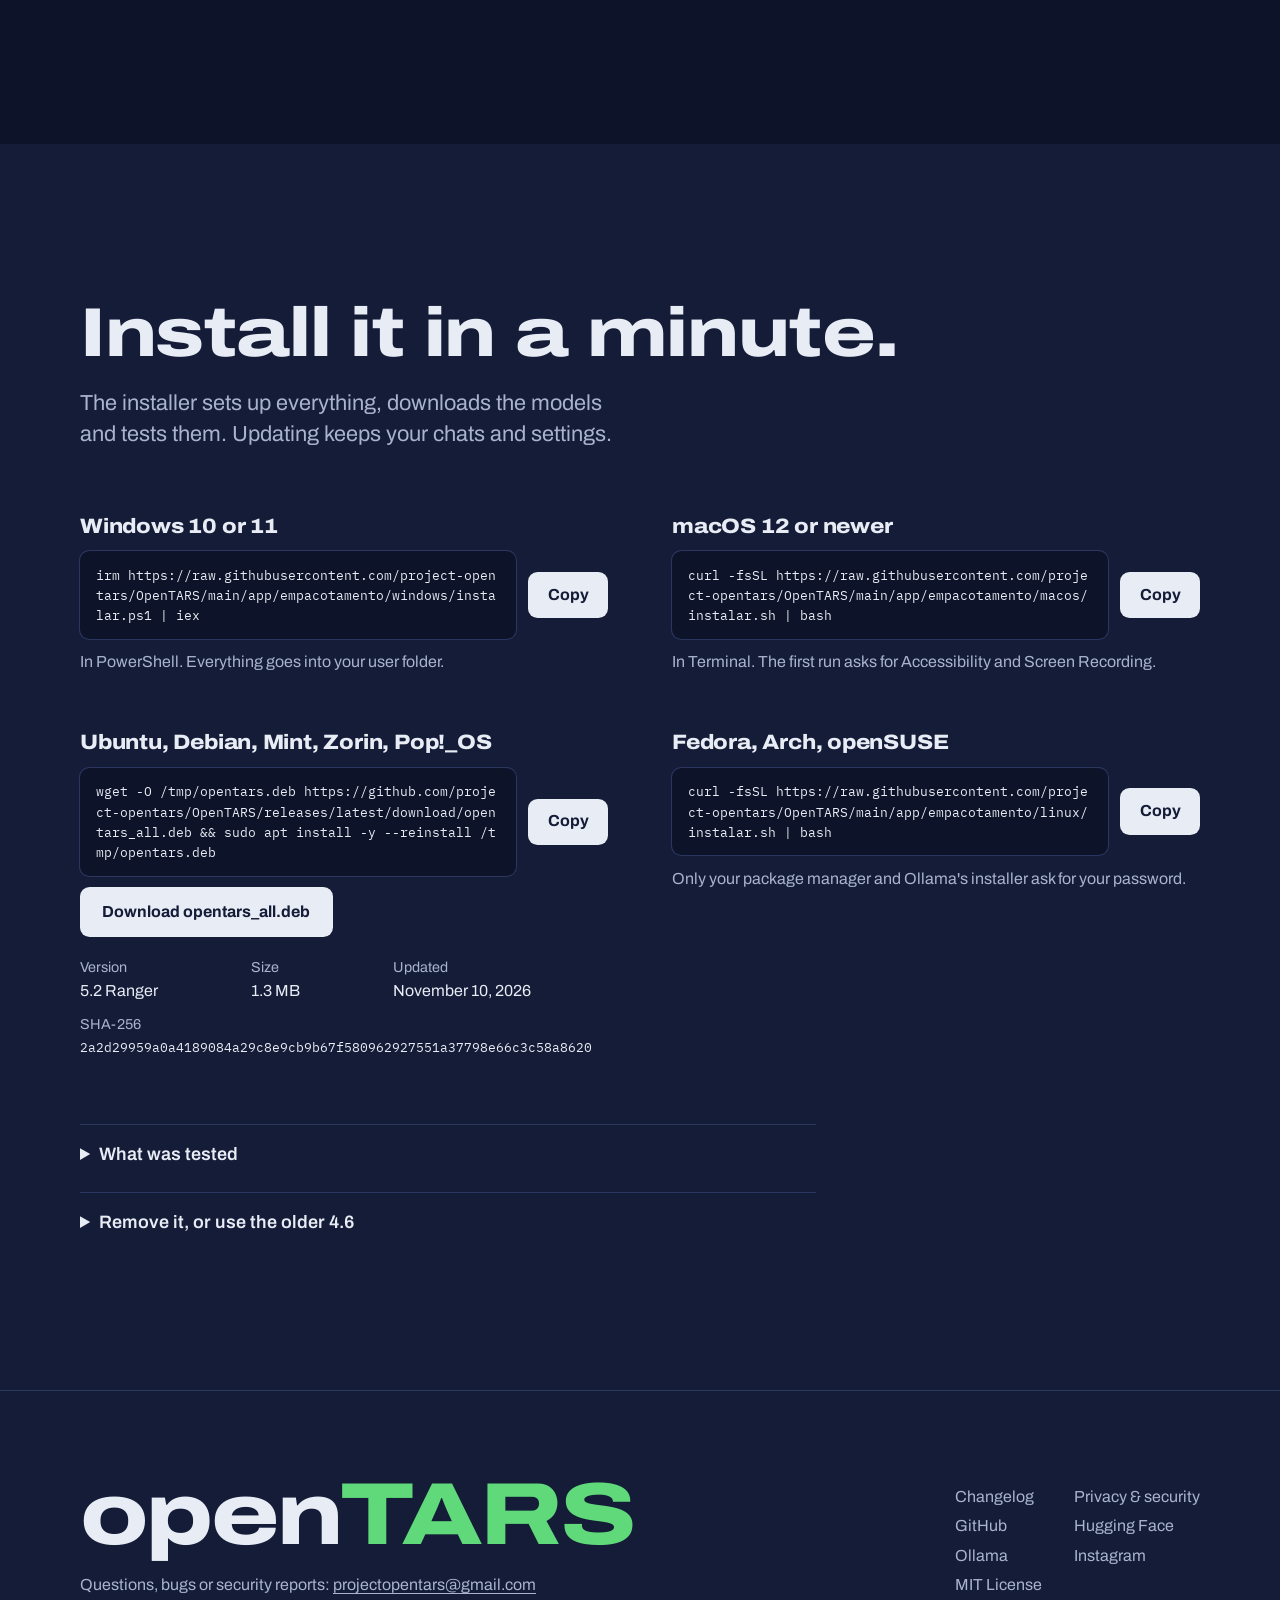
==== commit 3f075dd6: "5.2+2026111002: a atualização por um clique guarda os dois identificadores do pacote e para de ofere" ====
--- a/docs/index.html
+++ b/docs/index.html
@@ -291,7 +291,7 @@
             <div><dt>Version</dt><dd>5.2 Ranger</dd></div>
             <div><dt>Size</dt><dd>1.3 MB</dd></div>
             <div><dt>Updated</dt><dd>November 10, 2026</dd></div>
-            <div class="sha"><dt>SHA-256</dt><dd><code>a4dca031466ba21b59dbadc3600a2f4ed6414671b89514e7cf3a8c81a82fef16</code></dd></div>
+            <div class="sha"><dt>SHA-256</dt><dd><code>2a2d29959a0a4189084a29c8e9cb9b67f580962927551a37798e66c3c58a8620</code></dd></div>
           </dl>
         </div>
         <div>
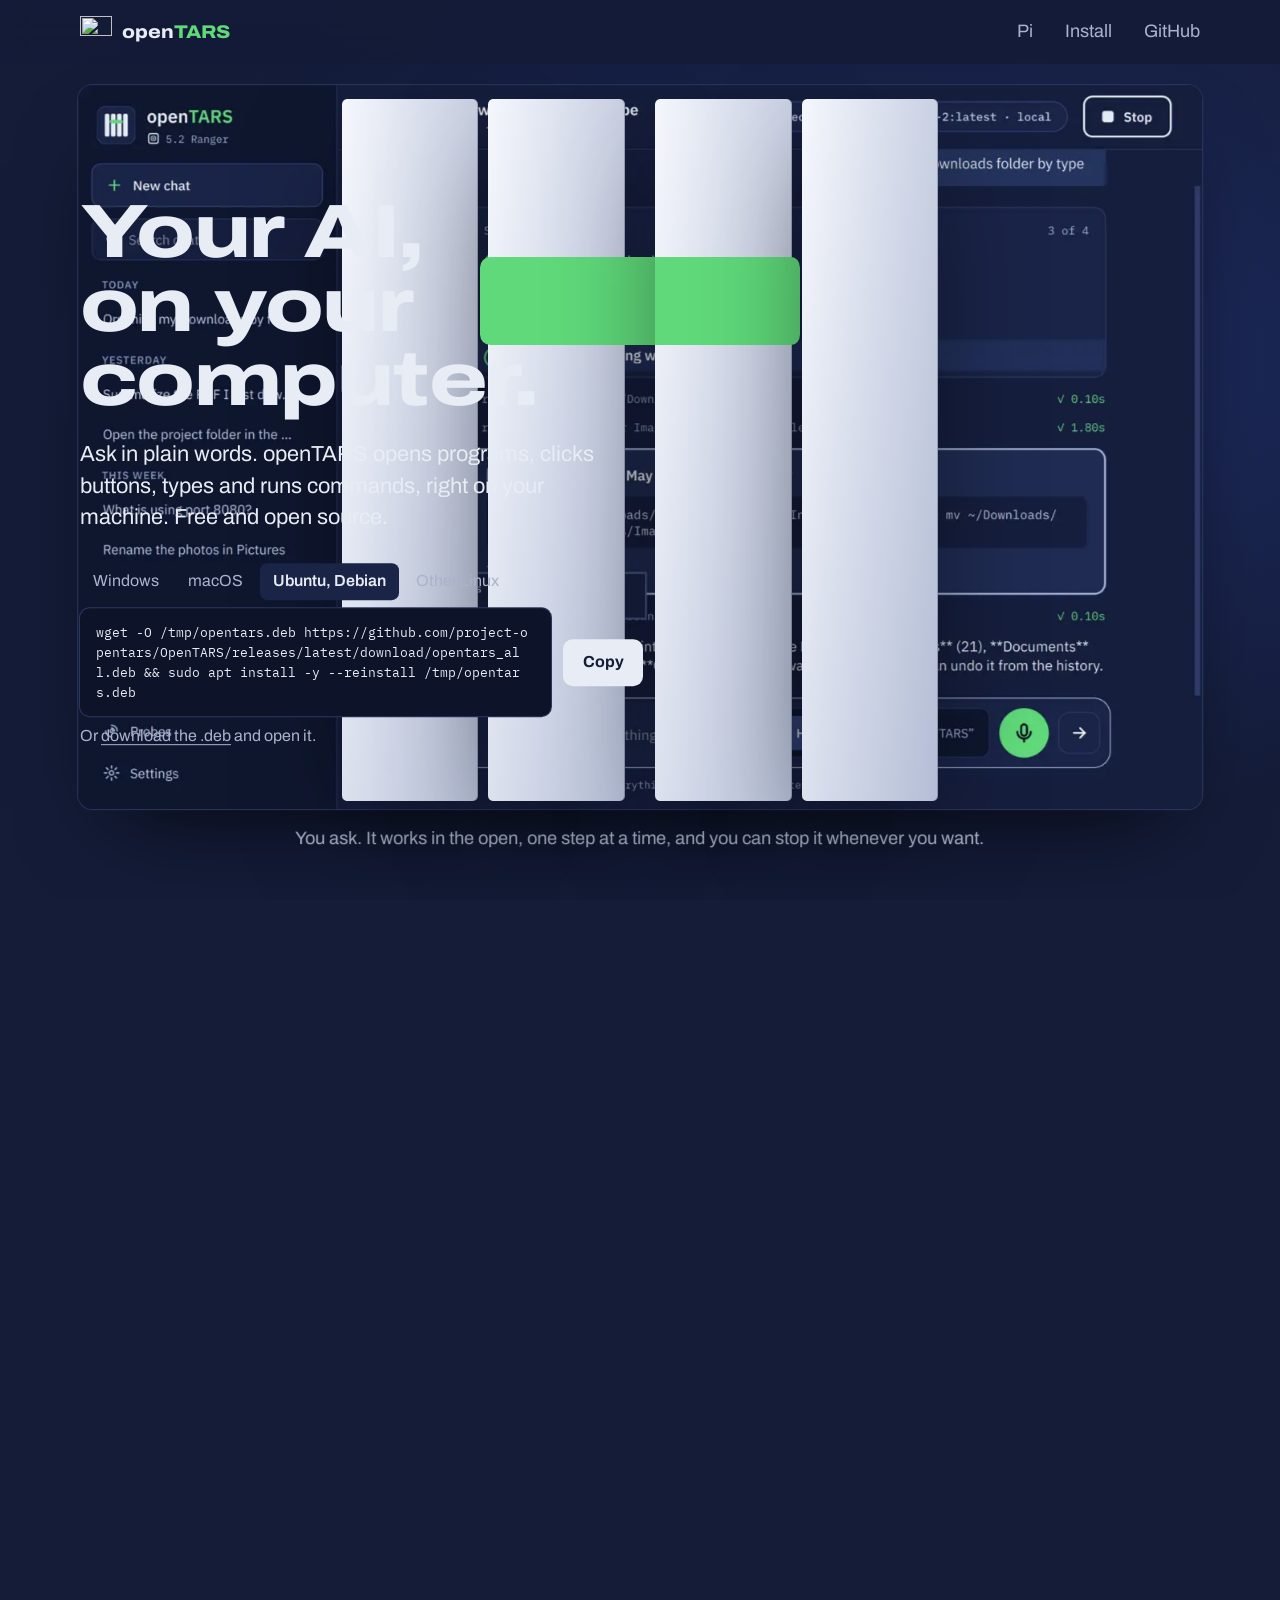
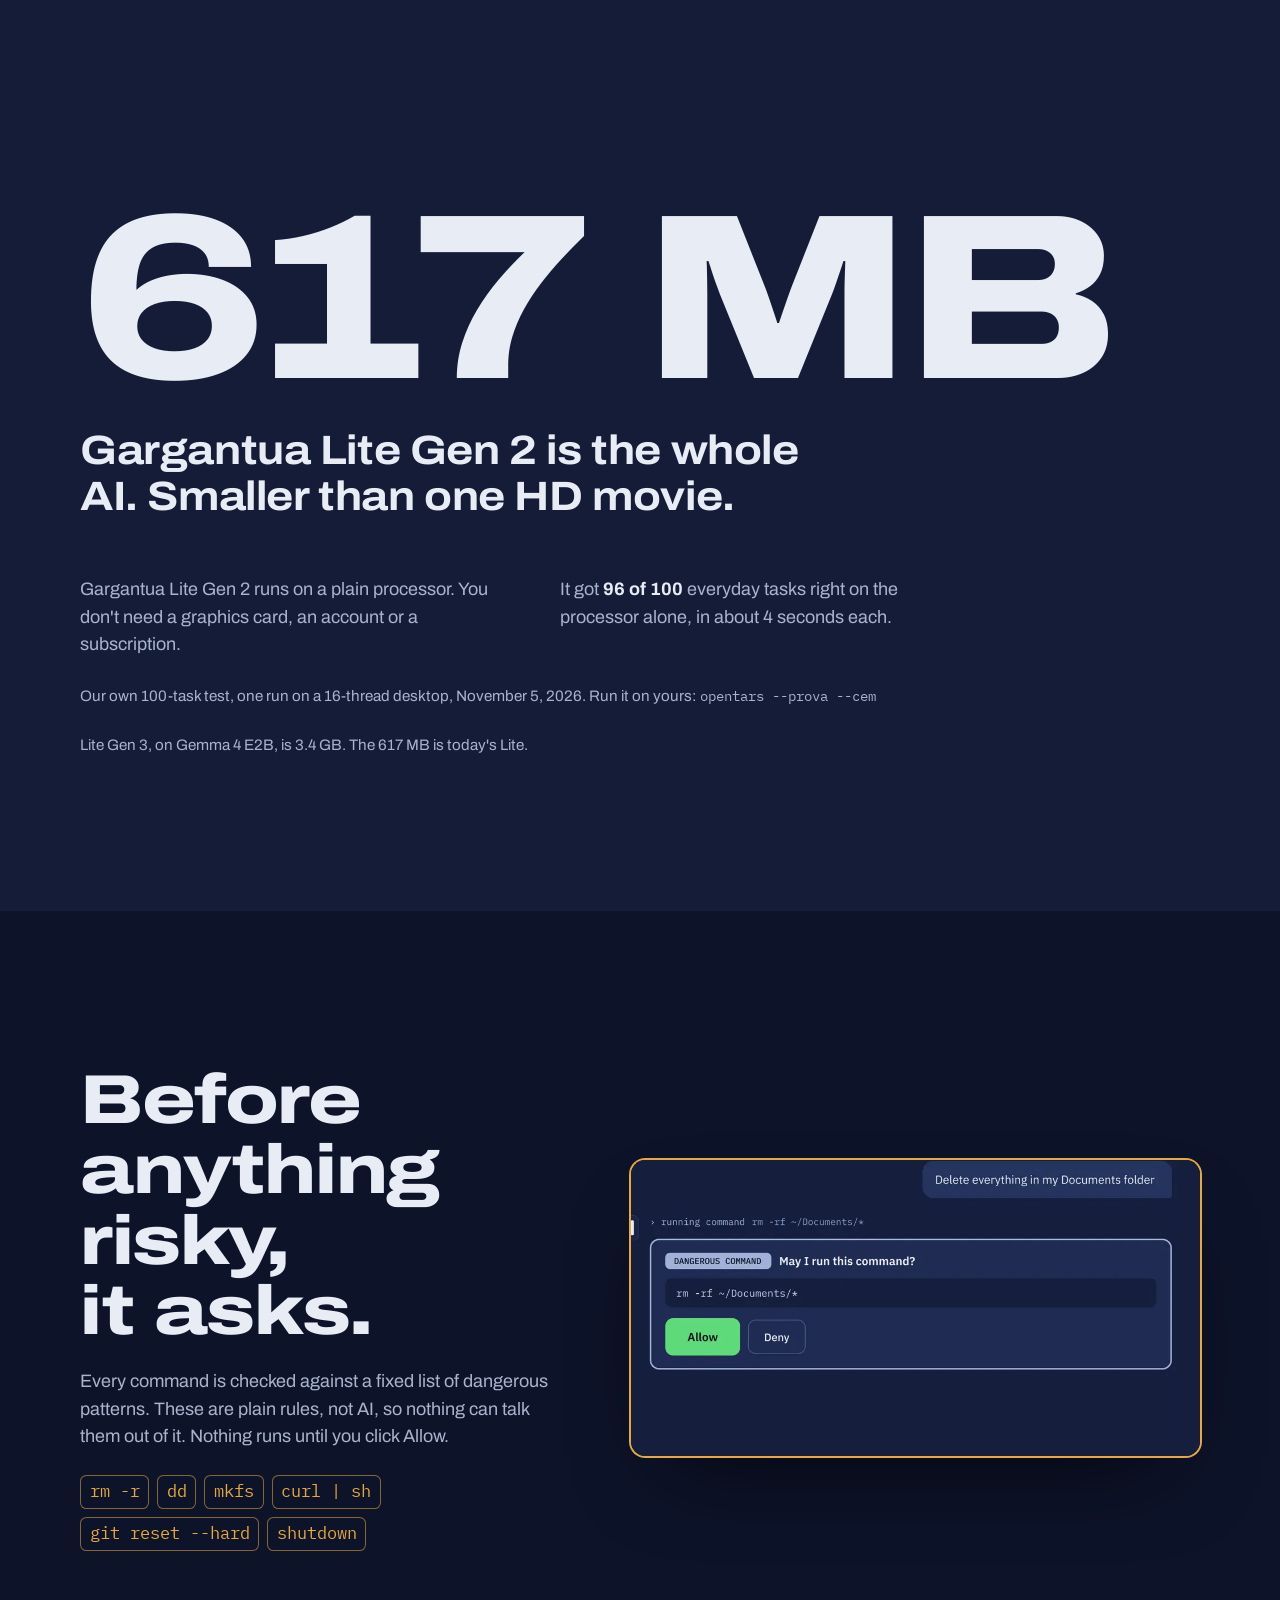
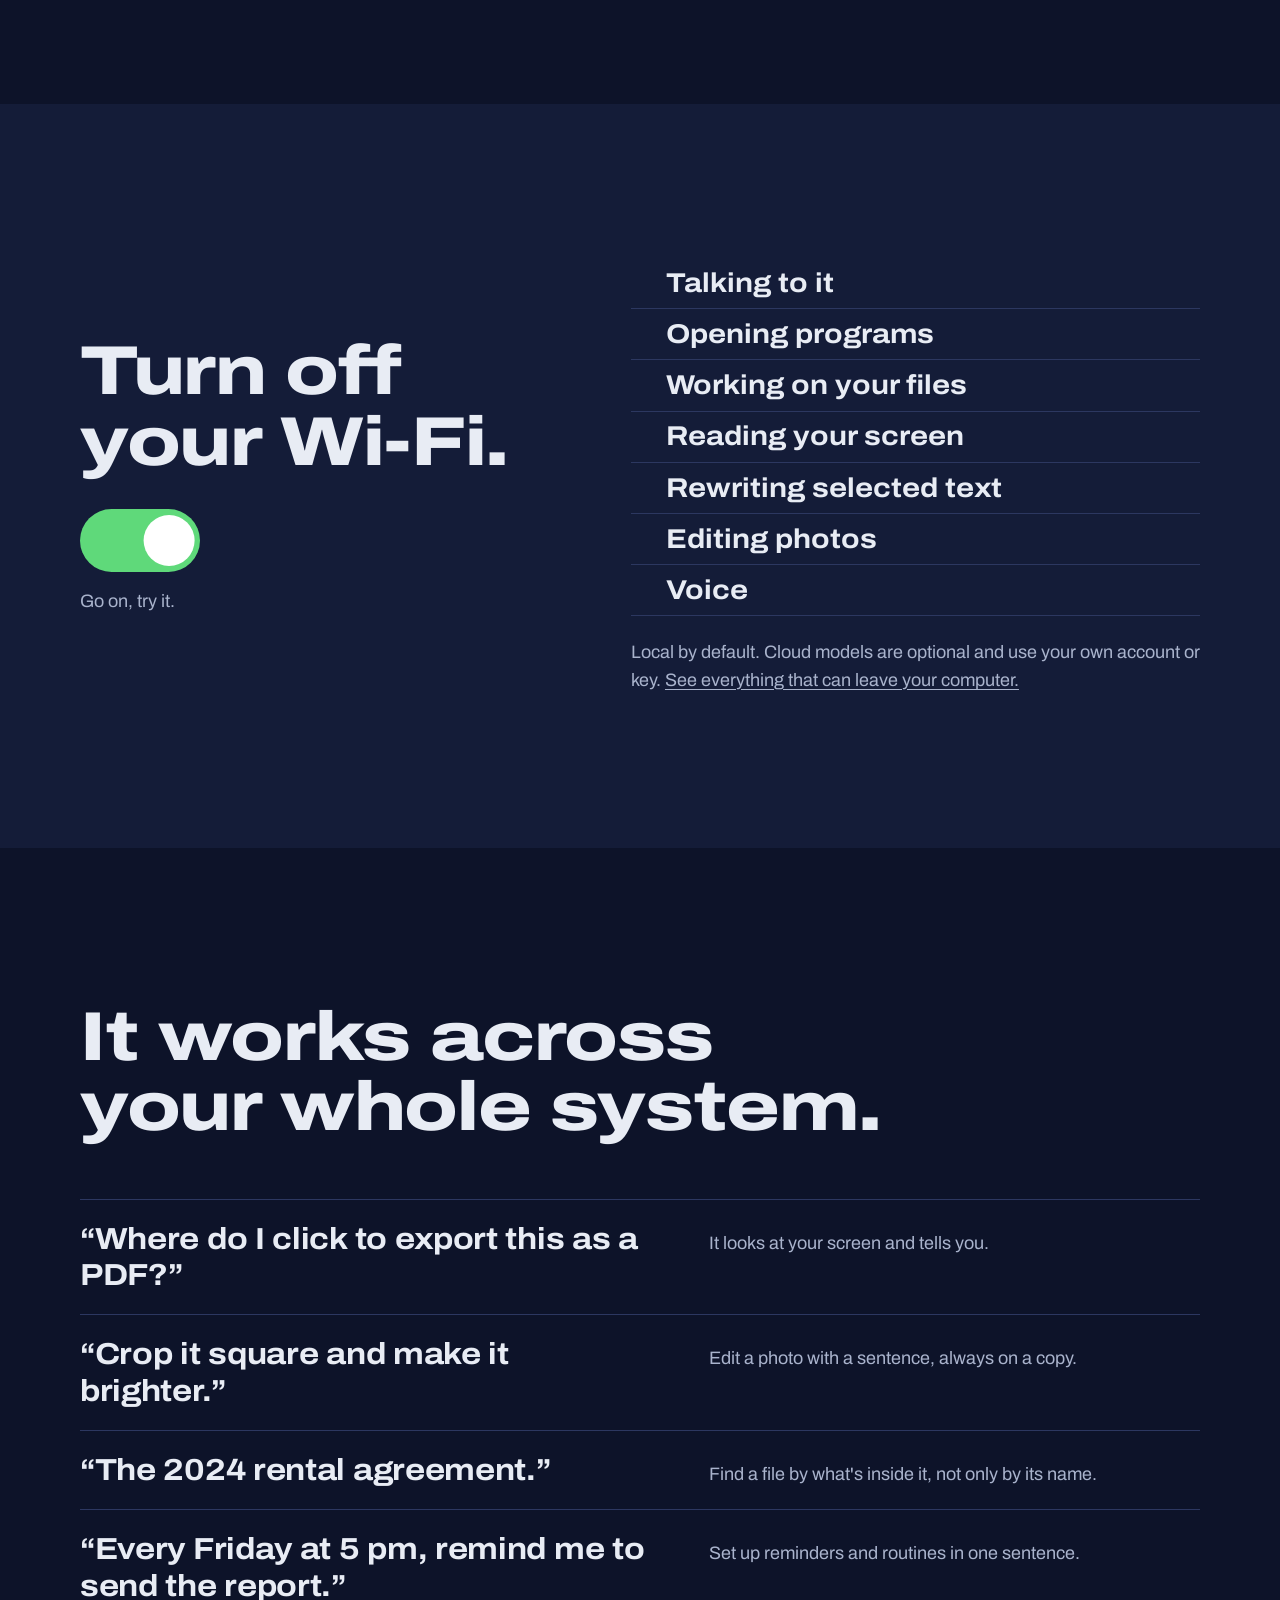
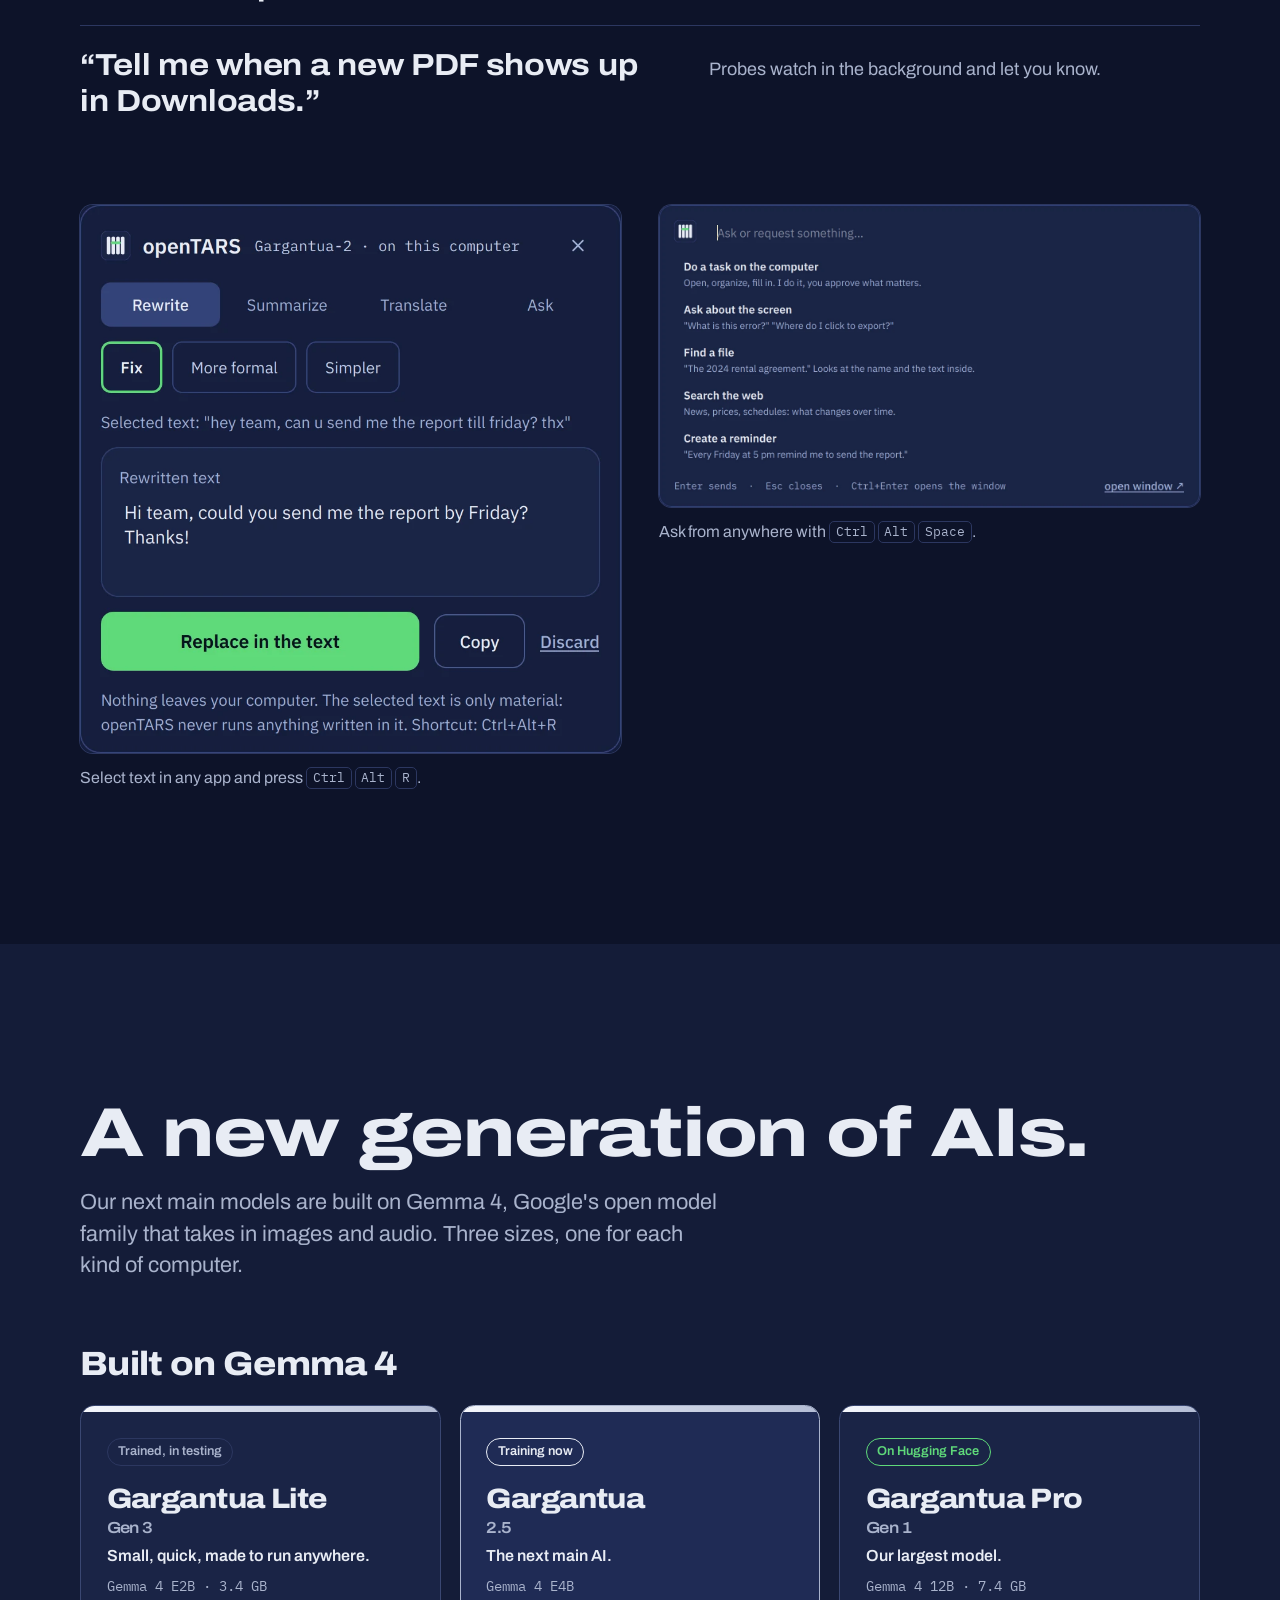
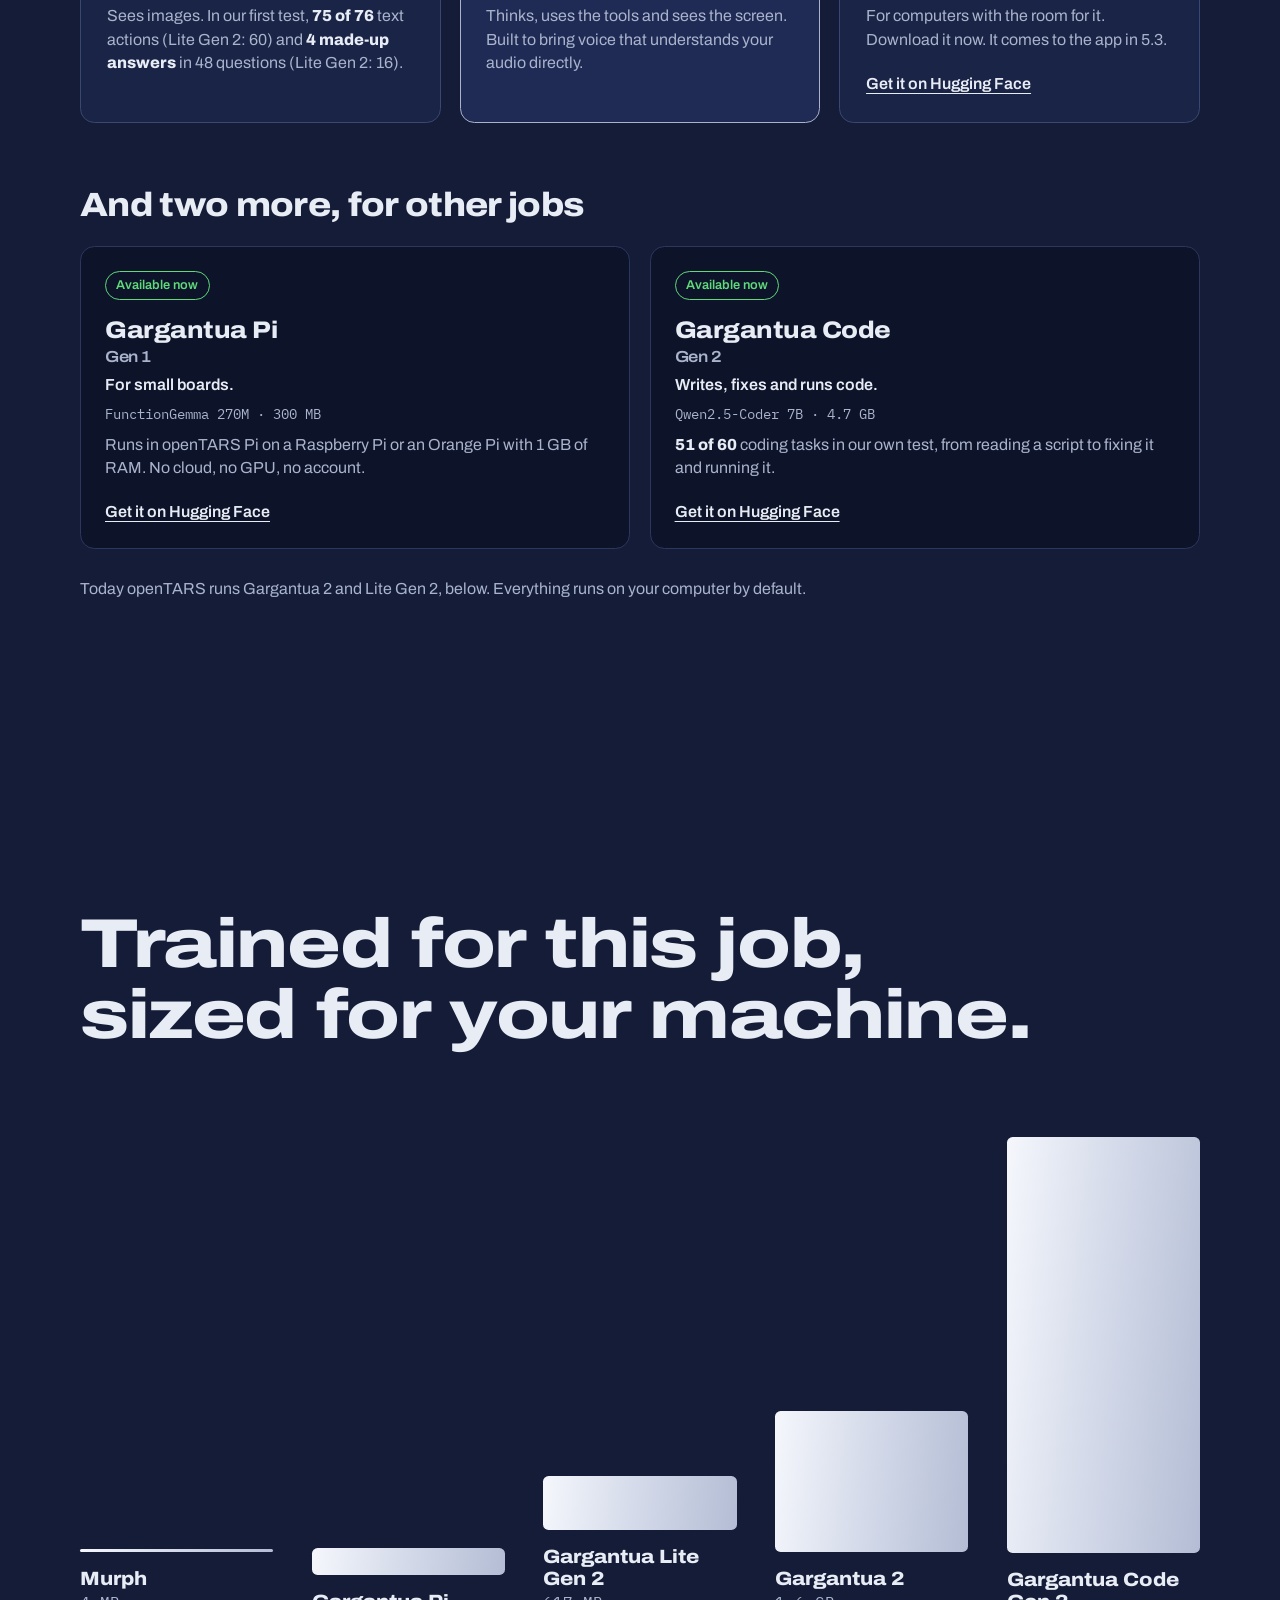
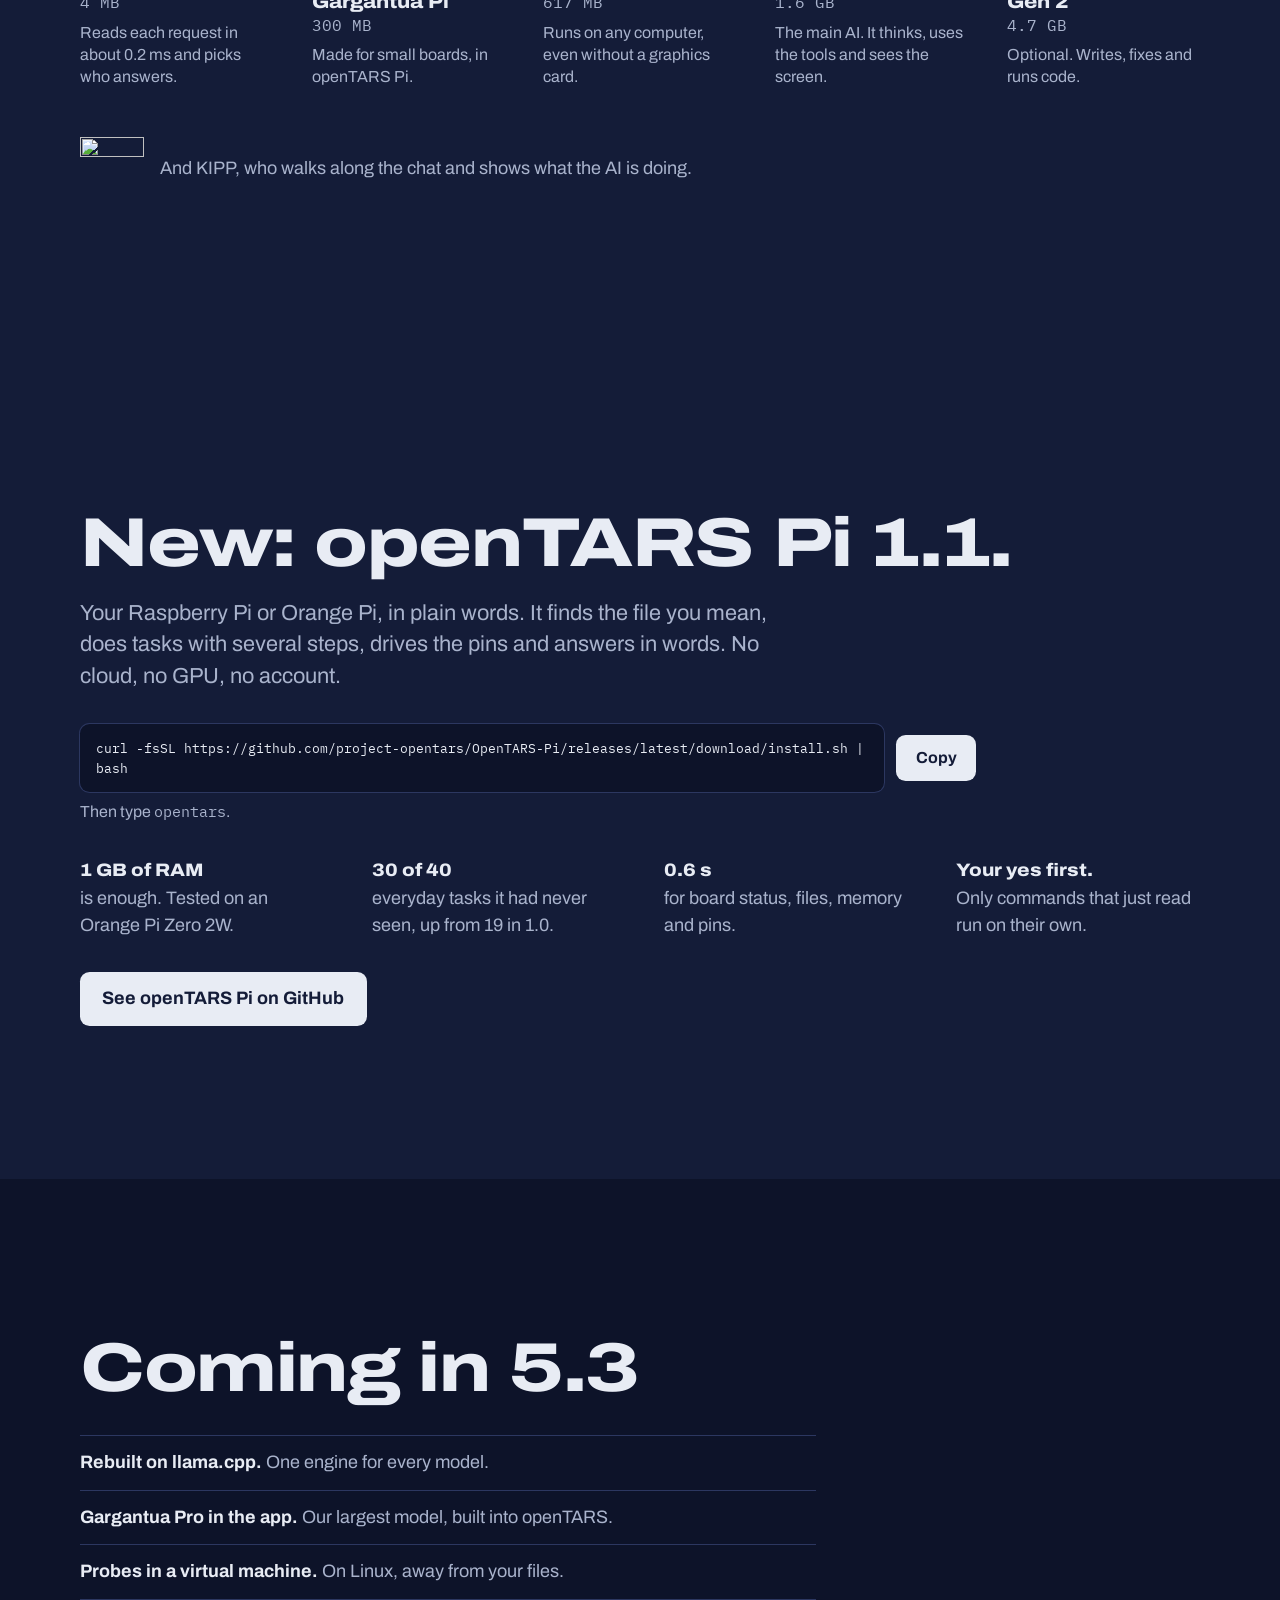
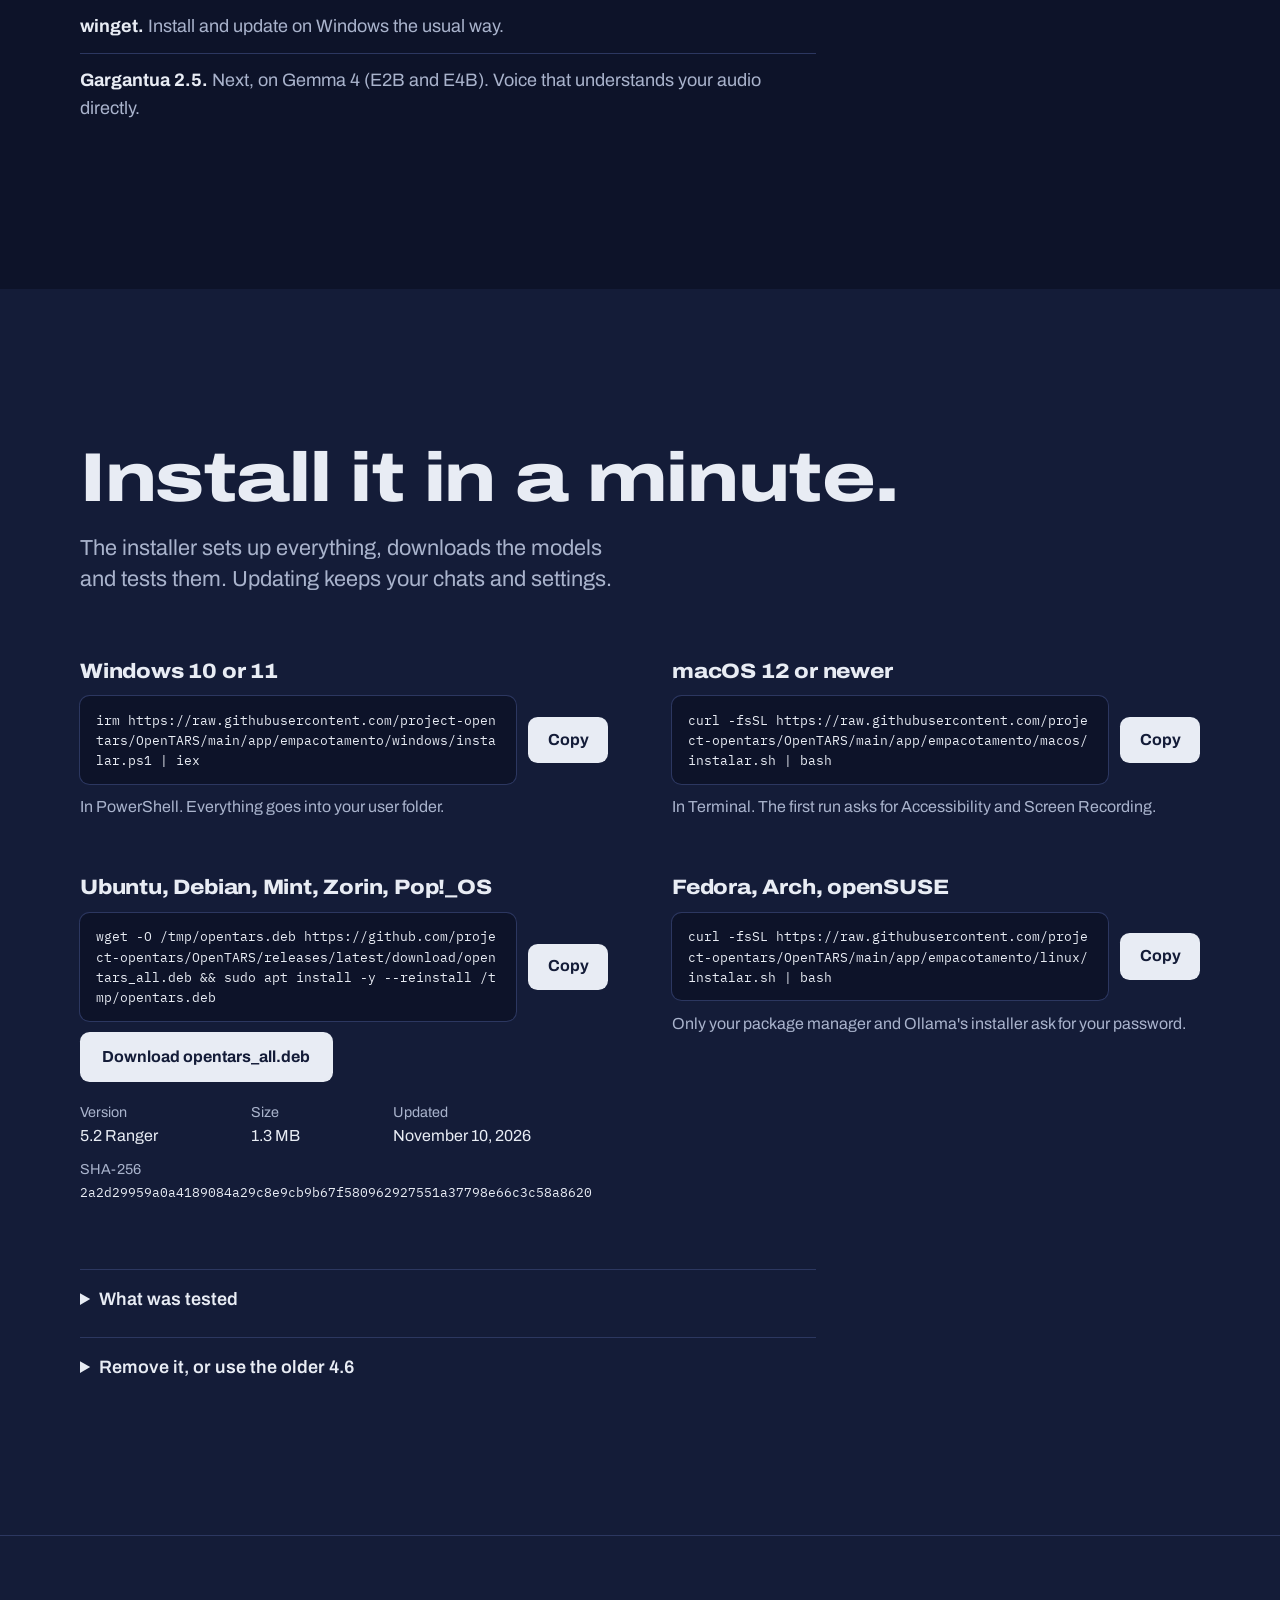
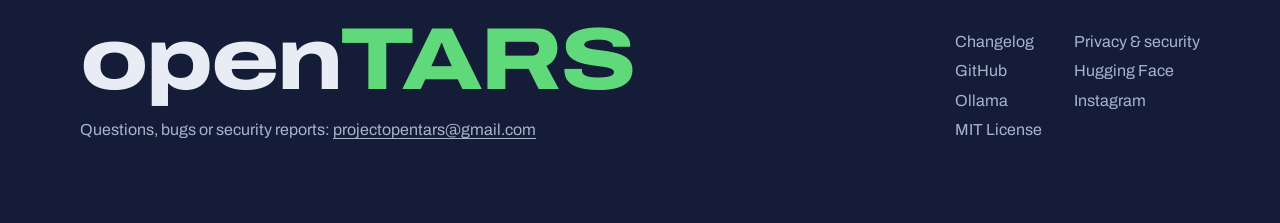
==== commit d313d5fd: "Site: os 617 MB passam a ser do Lite Gen 2 (o Lite Gen 3 em Gemma 4 E2B tem 3,4 GB); descrição sem o" ====
--- a/docs/index.html
+++ b/docs/index.html
@@ -4,7 +4,7 @@
 <meta charset="utf-8">
 <meta name="viewport" content="width=device-width, initial-scale=1">
 <title>openTARS: your AI, on your computer</title>
-<meta name="description" content="openTARS is a free, open source AI assistant for Linux, Windows and macOS. Ask in plain words and it opens programs, clicks buttons, types and runs commands on your own machine, with a 617 MB model and no graphics card needed.">
+<meta name="description" content="openTARS is a free, open source AI assistant for Linux, Windows and macOS. Ask in plain words and it opens programs, clicks buttons, types and runs commands on your own machine, with a small model and no graphics card needed.">
 <link rel="canonical" href="https://project-opentars.github.io/OpenTARS/">
 <meta property="og:type" content="website">
 <meta property="og:site_name" content="openTARS">
@@ -109,12 +109,13 @@
 
   <section class="size" aria-labelledby="tamanho">
     <div class="wrap">
-      <h2 id="tamanho"><span class="huge">617 MB</span> <span class="after">That's the whole AI. Smaller than one HD movie.</span></h2>
+      <h2 id="tamanho"><span class="huge">617 MB</span> <span class="after">Gargantua Lite Gen 2 is the whole AI. Smaller than one HD movie.</span></h2>
       <div class="cols">
-        <p>Gargantua Lite runs on a plain processor. You don't need a graphics card, an account or a subscription.</p>
+        <p>Gargantua Lite Gen 2 runs on a plain processor. You don't need a graphics card, an account or a subscription.</p>
         <p>It got <strong>96 of 100</strong> everyday tasks right on the processor alone, in about 4 seconds each.</p>
       </div>
       <p class="fine">Our own 100-task test, one run on a 16-thread desktop, November 5, 2026. Run it on yours: <code>opentars --prova --cem</code></p>
+      <p class="fine">Lite Gen 3, on Gemma 4 E2B, is 3.4 GB. The 617 MB is today's Lite.</p>
     </div>
   </section>
 
@@ -232,7 +233,7 @@
       <ul class="bars">
         <li style="--gb:.004"><i></i><b>Murph</b><span>4 MB</span><p>Reads each request in about 0.2 ms and picks who answers.</p></li>
         <li style="--gb:.3"><i></i><b>Gargantua Pi</b><span>300 MB</span><p>Made for small boards, in openTARS Pi.</p></li>
-        <li style="--gb:.617"><i></i><b>Gargantua Lite</b><span>617 MB</span><p>Runs on any computer, even without a graphics card.</p></li>
+        <li style="--gb:.617"><i></i><b>Gargantua Lite Gen 2</b><span>617 MB</span><p>Runs on any computer, even without a graphics card.</p></li>
         <li style="--gb:1.6"><i></i><b>Gargantua 2</b><span>1.6 GB</span><p>The main AI. It thinks, uses the tools and sees the screen.</p></li>
         <li style="--gb:4.7"><i></i><b>Gargantua Code Gen 2</b><span>4.7 GB</span><p>Optional. Writes, fixes and runs code.</p></li>
       </ul>
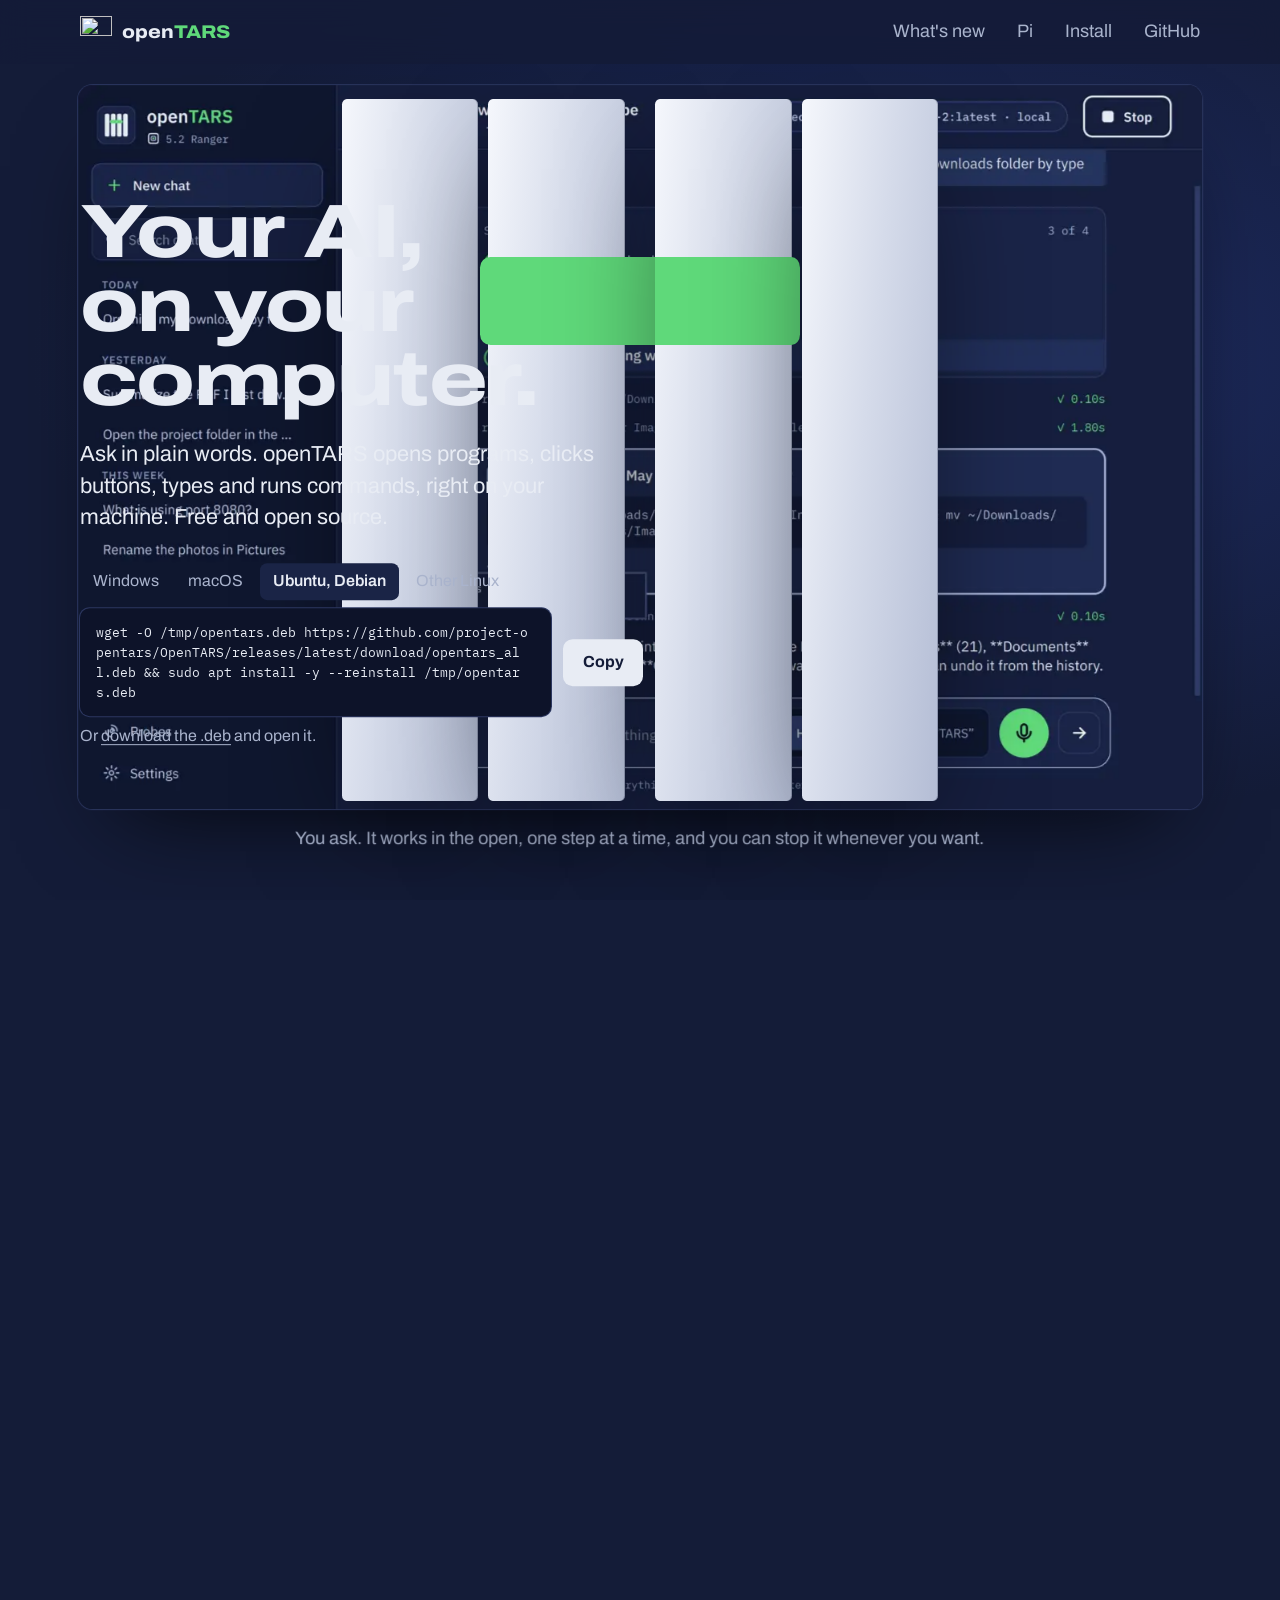
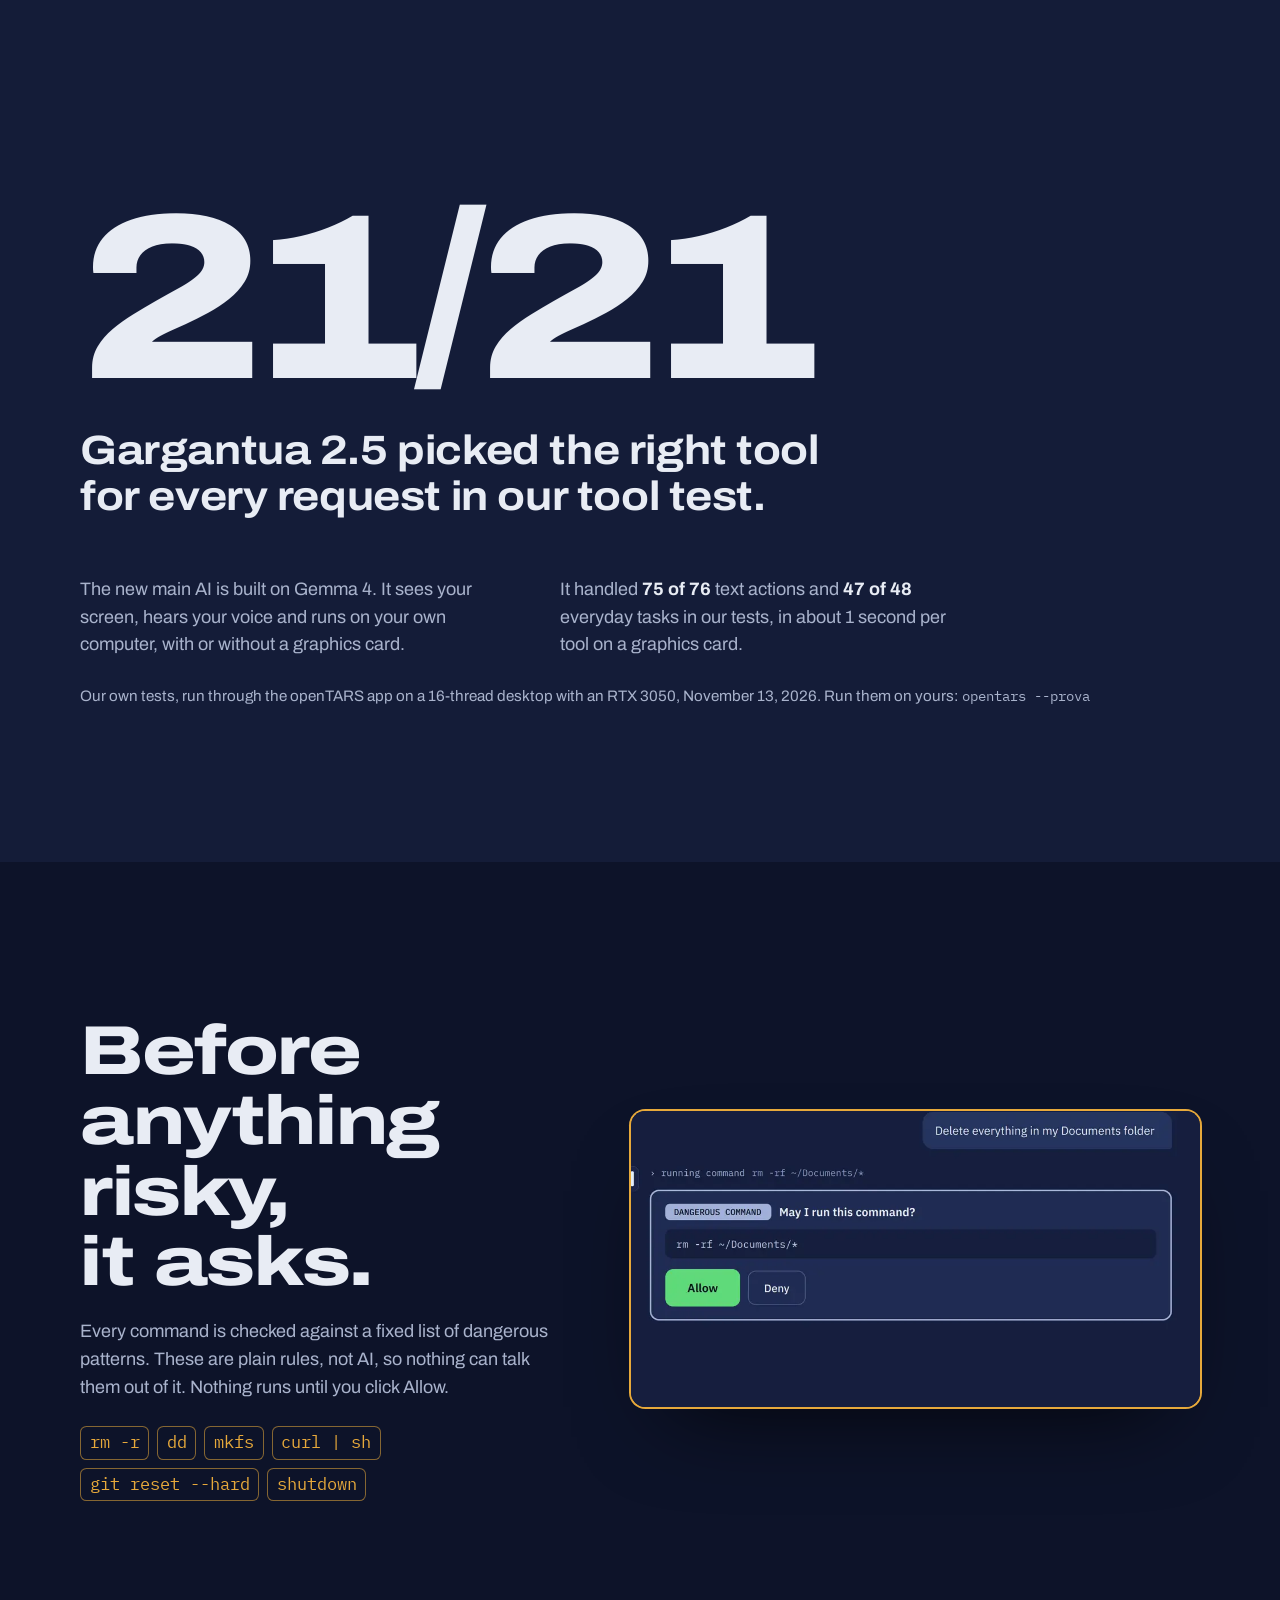
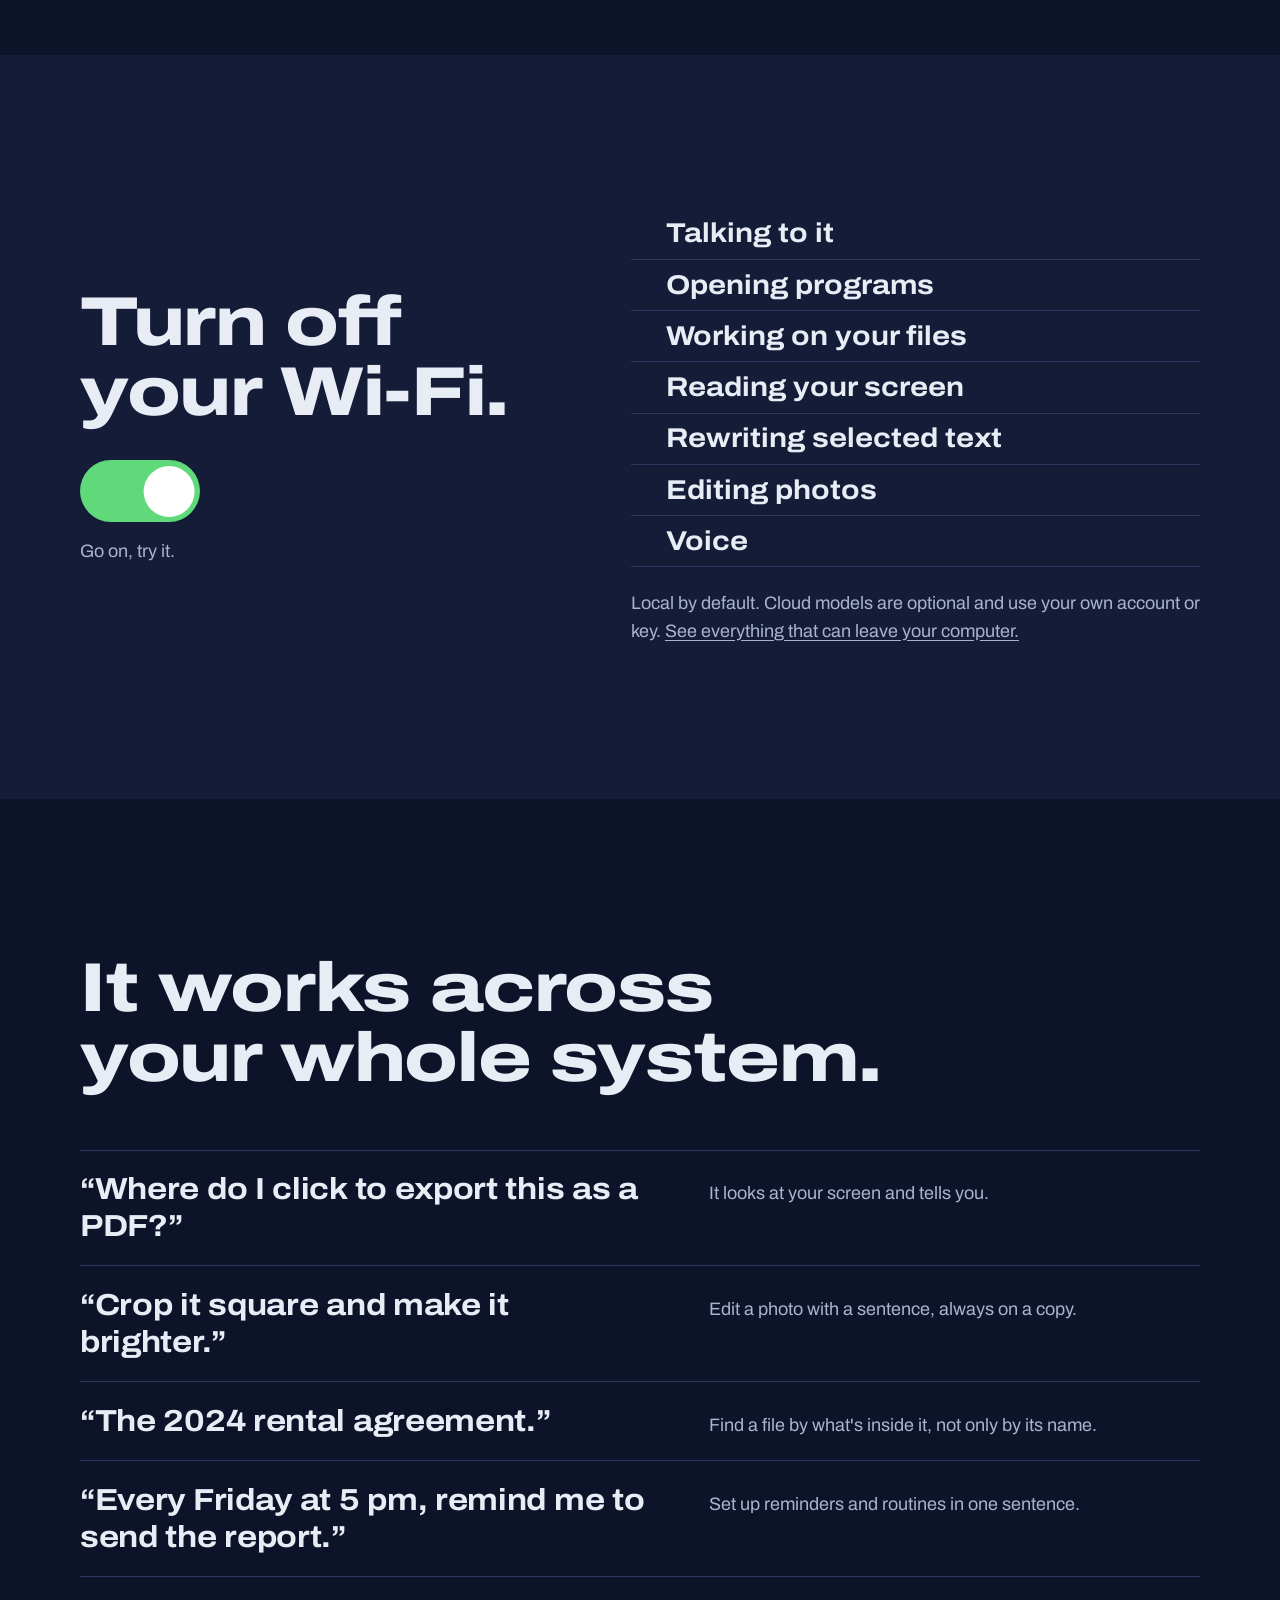
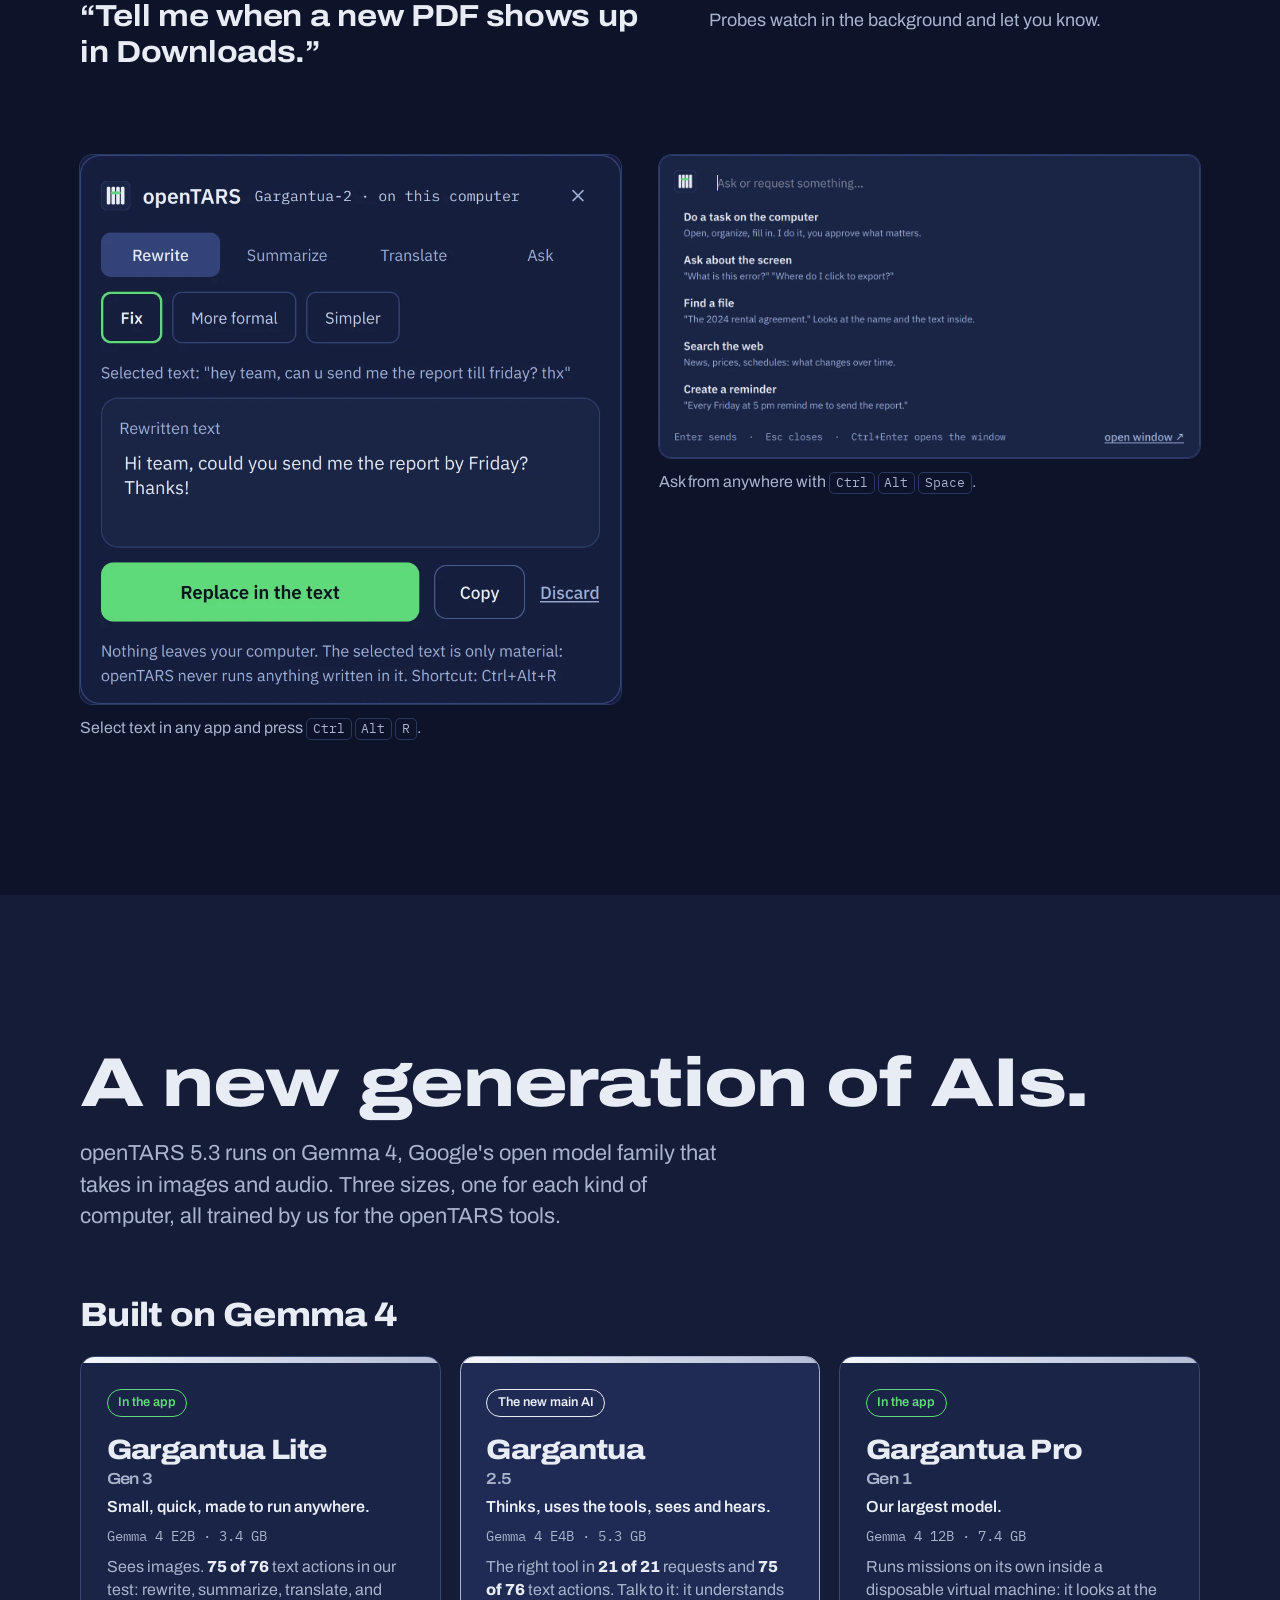
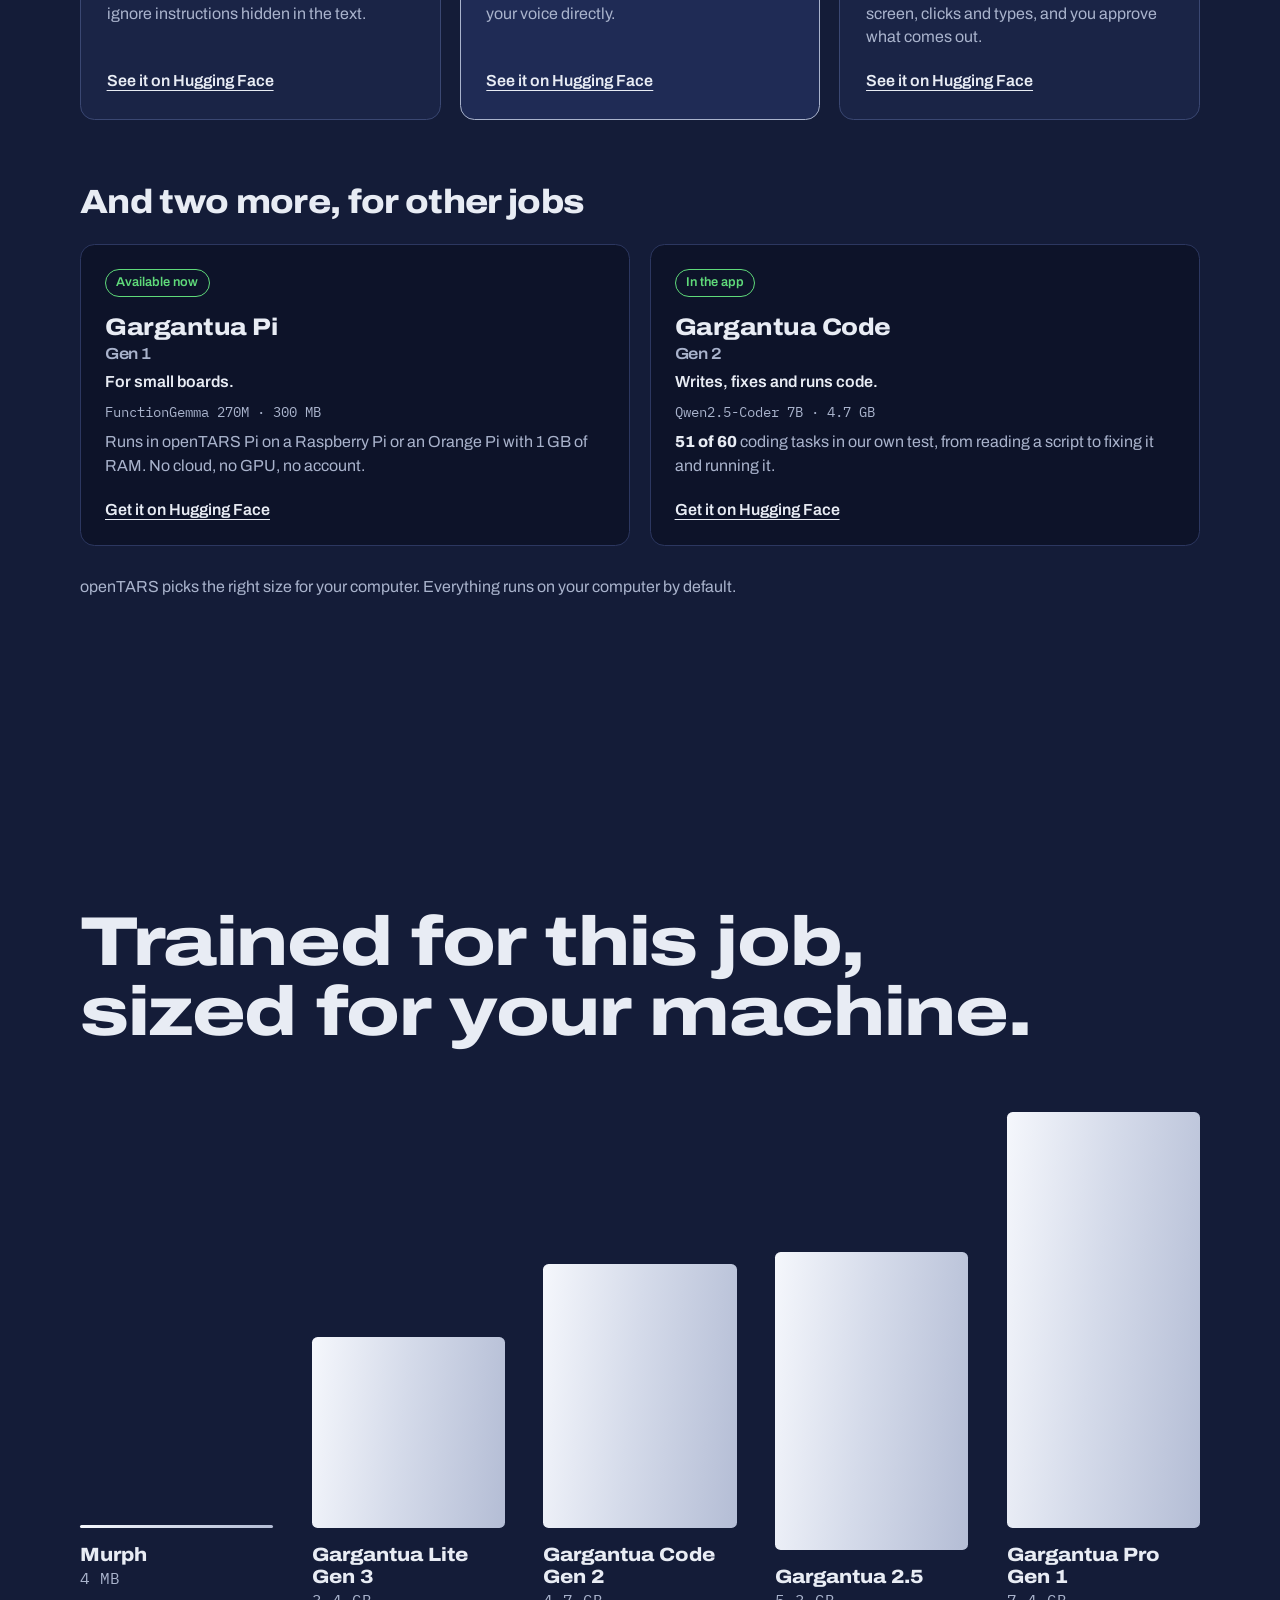
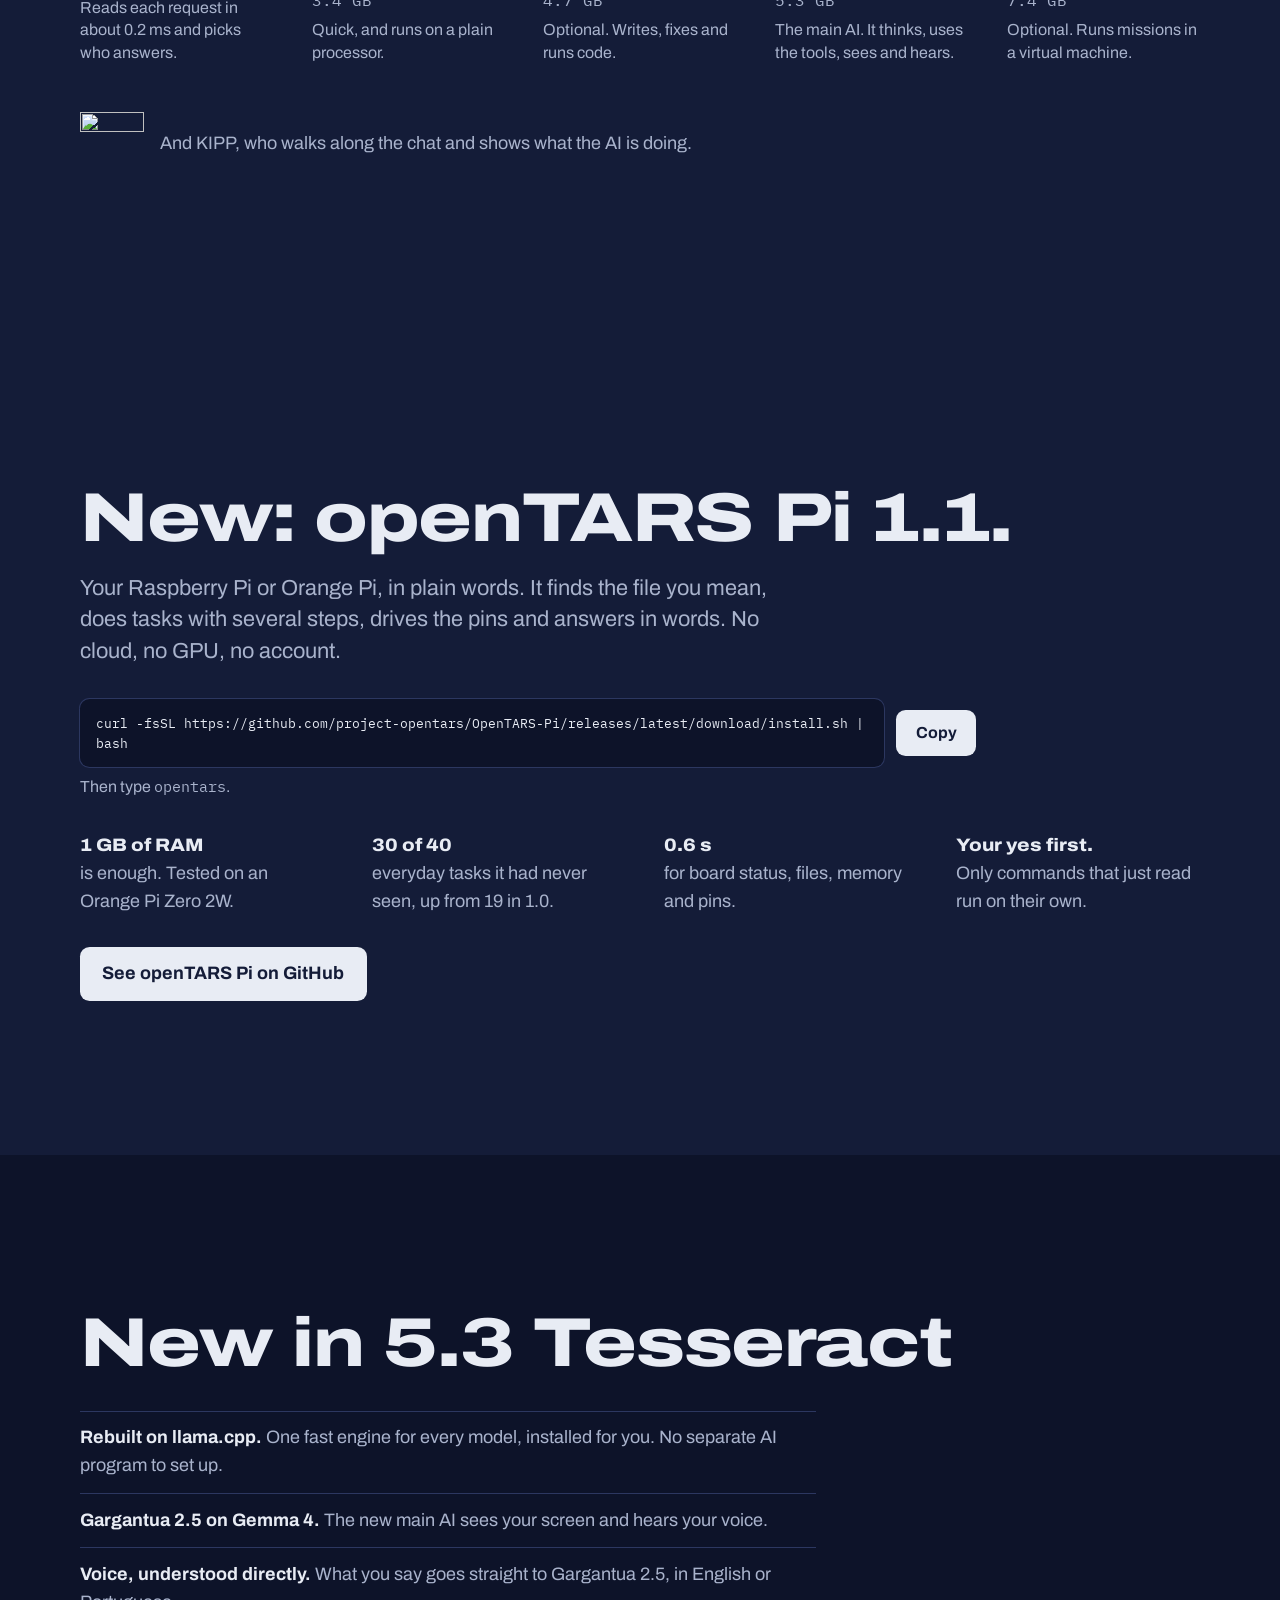
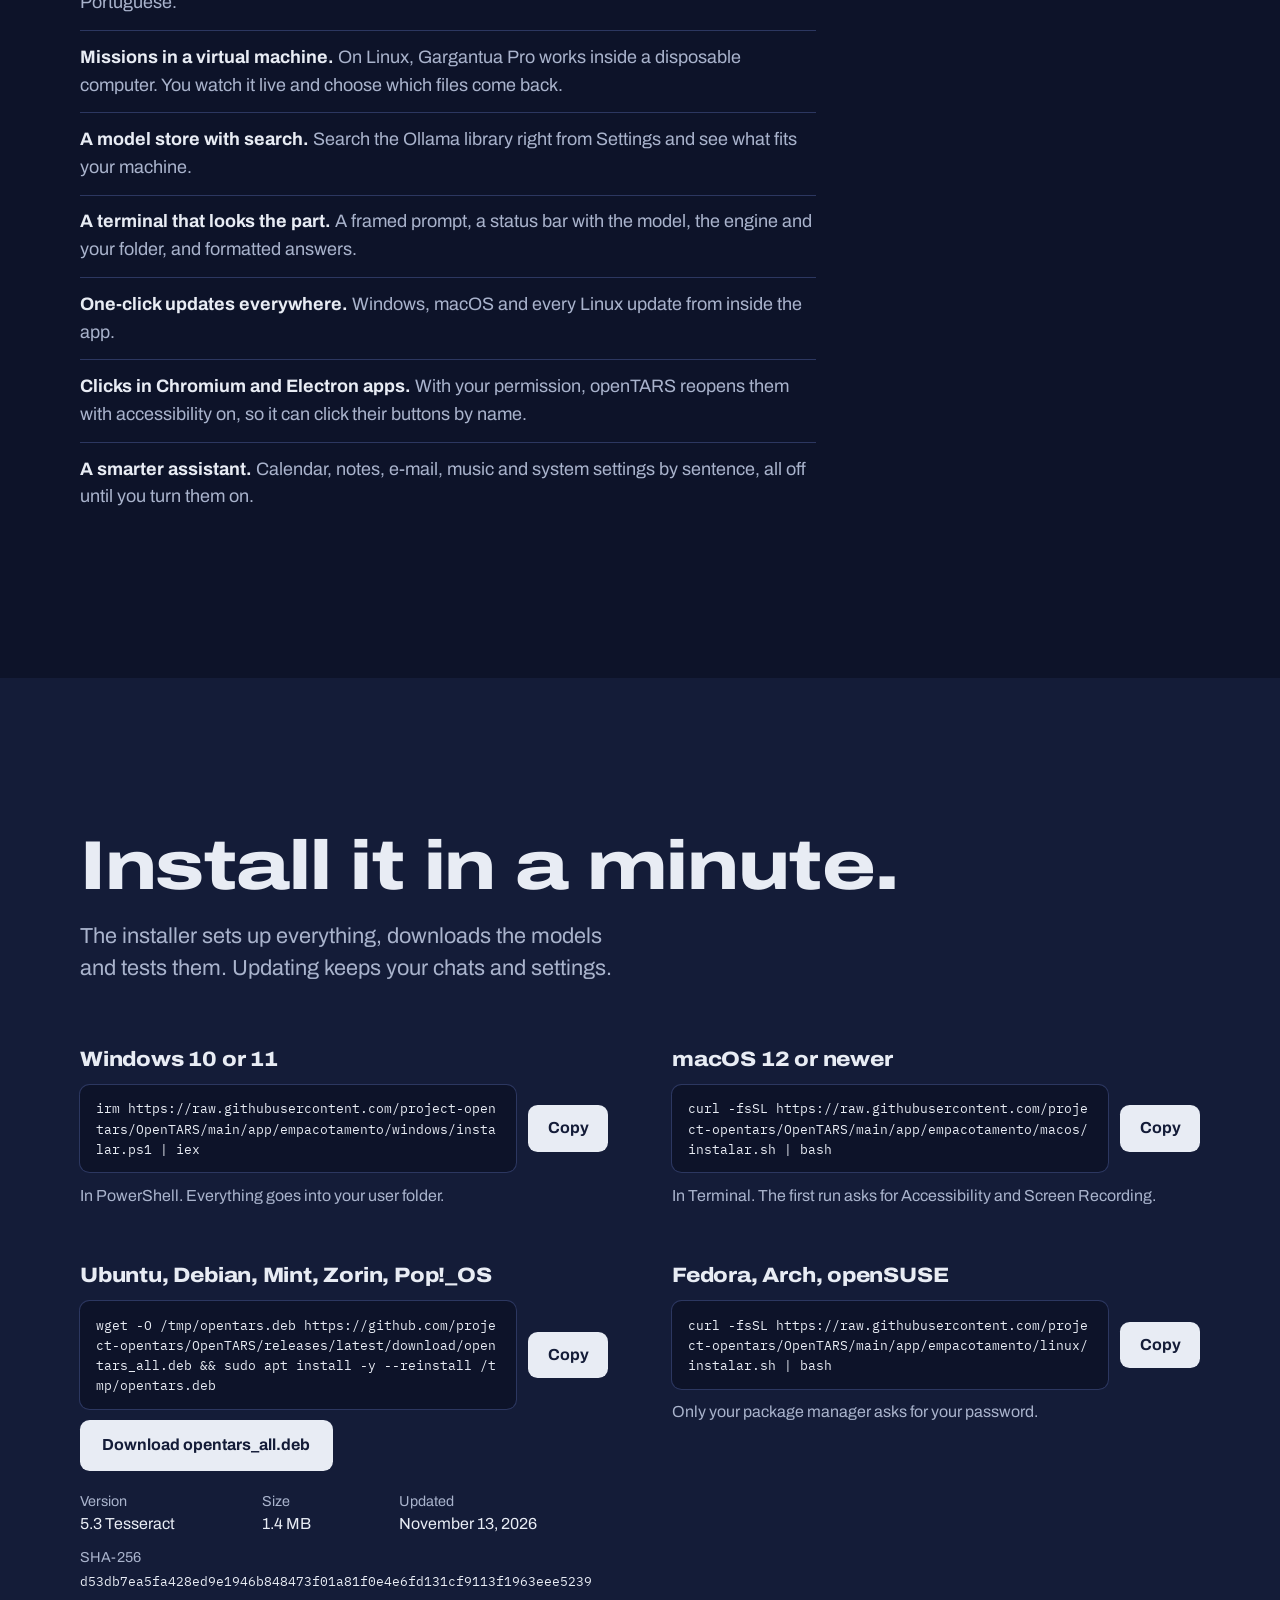
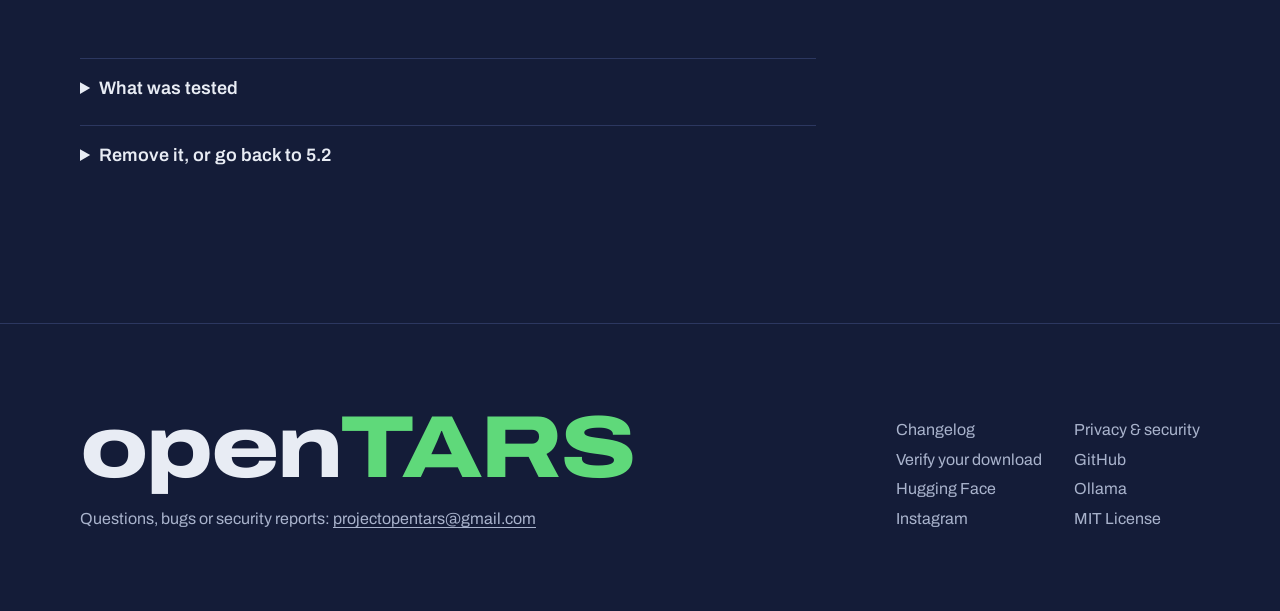
==== commit 60e85f3e: "openTARS 5.3 Tesseract llama.cpp engine, Gargantua 2.5 on Gemma 4 (voice understood directly), missi" ====
--- a/docs/index.html
+++ b/docs/index.html
@@ -25,10 +25,10 @@
 <link rel="apple-touch-icon" href="img/apple-touch-icon.png">
 <link rel="manifest" href="site.webmanifest">
 <link rel="preload" href="fonts/archivo-var.woff2" as="font" type="font/woff2" crossorigin>
-<link rel="stylesheet" href="site.css?v=8">
+<link rel="stylesheet" href="site.css?v=9">
 <script type="application/ld+json">
 {"@context": "https://schema.org", "@type": "SoftwareApplication", "name": "openTARS", "applicationCategory": "UtilitiesApplication",
- "operatingSystem": "Linux, Windows, macOS", "softwareVersion": "5.2",
+ "operatingSystem": "Linux, Windows, macOS", "softwareVersion": "5.3",
  "license": "https://opensource.org/licenses/MIT", "url": "https://project-opentars.github.io/OpenTARS/",
  "downloadUrl": "https://github.com/project-opentars/OpenTARS/releases/latest/download/opentars_all.deb",
  "offers": {"@type": "Offer", "price": "0", "priceCurrency": "USD"},
@@ -42,6 +42,7 @@
   <div class="wrap">
     <a class="mark" href="./"><img src="logo.svg" alt="" width="32" height="32"><b>open<span>TARS</span></b></a>
     <nav aria-label="Main">
+      <a href="#new">What's new</a>
       <a href="#pi">Pi</a>
       <a href="#install">Install</a>
       <a href="https://github.com/project-opentars/OpenTARS">GitHub</a>
@@ -109,13 +110,12 @@
 
   <section class="size" aria-labelledby="tamanho">
     <div class="wrap">
-      <h2 id="tamanho"><span class="huge">617 MB</span> <span class="after">Gargantua Lite Gen 2 is the whole AI. Smaller than one HD movie.</span></h2>
+      <h2 id="tamanho"><span class="huge">21/21</span> <span class="after">Gargantua 2.5 picked the right tool for every request in our tool test.</span></h2>
       <div class="cols">
-        <p>Gargantua Lite Gen 2 runs on a plain processor. You don't need a graphics card, an account or a subscription.</p>
-        <p>It got <strong>96 of 100</strong> everyday tasks right on the processor alone, in about 4 seconds each.</p>
-      </div>
-      <p class="fine">Our own 100-task test, one run on a 16-thread desktop, November 5, 2026. Run it on yours: <code>opentars --prova --cem</code></p>
-      <p class="fine">Lite Gen 3, on Gemma 4 E2B, is 3.4 GB. The 617 MB is today's Lite.</p>
+        <p>The new main AI is built on Gemma 4. It sees your screen, hears your voice and runs on your own computer, with or without a graphics card.</p>
+        <p>It handled <strong>75 of 76</strong> text actions and <strong>47 of 48</strong> everyday tasks in our tests, in about 1 second per tool on a graphics card.</p>
+      </div>
+      <p class="fine">Our own tests, run through the openTARS app on a 16-thread desktop with an RTX 3050, November 13, 2026. Run them on yours: <code>opentars --prova</code></p>
     </div>
   </section>
 
@@ -176,31 +176,33 @@
   <section class="gen" id="models" aria-labelledby="geracao">
     <div class="wrap">
       <h2 id="geracao">A new generation of AIs.</h2>
-      <p class="lede">Our next main models are built on Gemma 4, Google's open model family that takes in images and audio. Three sizes, one for each kind of computer.</p>
+      <p class="lede">openTARS 5.3 runs on Gemma 4, Google's open model family that takes in images and audio. Three sizes, one for each kind of computer, all trained by us for the openTARS tools.</p>
 
       <h3 class="band">Built on Gemma 4</h3>
       <ul class="cards g4s">
         <li class="card g4">
-          <span class="chip">Trained, in testing</span>
+          <span class="chip on">In the app</span>
           <h3>Gargantua Lite <small>Gen 3</small></h3>
           <p class="role">Small, quick, made to run anywhere.</p>
           <p class="spec">Gemma 4 E2B · 3.4 GB</p>
-          <p>Sees images. In our first test, <b>75 of 76</b> text actions (Lite Gen 2: 60) and <b>4 made-up answers</b> in 48 questions (Lite Gen 2: 16).</p>
+          <p>Sees images. <b>75 of 76</b> text actions in our test: rewrite, summarize, translate, and ignore instructions hidden in the text.</p>
+          <p class="go"><a href="https://huggingface.co/OpenTARS/Gargantua-2.5-Lite">See it on Hugging Face</a></p>
         </li>
         <li class="card g4 feature">
-          <span class="chip live">Training now</span>
+          <span class="chip live">The new main AI</span>
           <h3>Gargantua <small>2.5</small></h3>
-          <p class="role">The next main AI.</p>
-          <p class="spec">Gemma 4 E4B</p>
-          <p>Thinks, uses the tools and sees the screen. Built to bring voice that understands your audio directly.</p>
+          <p class="role">Thinks, uses the tools, sees and hears.</p>
+          <p class="spec">Gemma 4 E4B · 5.3 GB</p>
+          <p>The right tool in <b>21 of 21</b> requests and <b>75 of 76</b> text actions. Talk to it: it understands your voice directly.</p>
+          <p class="go"><a href="https://huggingface.co/OpenTARS/Gargantua-2.5">See it on Hugging Face</a></p>
         </li>
         <li class="card g4">
-          <span class="chip on">On Hugging Face</span>
+          <span class="chip on">In the app</span>
           <h3>Gargantua Pro <small>Gen 1</small></h3>
           <p class="role">Our largest model.</p>
           <p class="spec">Gemma 4 12B · 7.4 GB</p>
-          <p>For computers with the room for it. Download it now. It comes to the app in 5.3.</p>
-          <p class="go"><a href="https://huggingface.co/OpenTARS/Gargantua-Pro">Get it on Hugging Face</a></p>
+          <p>Runs missions on its own inside a disposable virtual machine: it looks at the screen, clicks and types, and you approve what comes out.</p>
+          <p class="go"><a href="https://huggingface.co/OpenTARS/Gargantua-Pro">See it on Hugging Face</a></p>
         </li>
       </ul>
 
@@ -215,7 +217,7 @@
           <p class="go"><a href="https://huggingface.co/OpenTARS/Gargantua-Pi">Get it on Hugging Face</a></p>
         </li>
         <li class="card">
-          <span class="chip on">Available now</span>
+          <span class="chip on">In the app</span>
           <h3>Gargantua Code <small>Gen 2</small></h3>
           <p class="role">Writes, fixes and runs code.</p>
           <p class="spec">Qwen2.5-Coder 7B · 4.7 GB</p>
@@ -223,7 +225,7 @@
           <p class="go"><a href="https://huggingface.co/OpenTARS/Gargantua-Code-Gen2">Get it on Hugging Face</a></p>
         </li>
       </ul>
-      <p class="fine">Today openTARS runs Gargantua 2 and Lite Gen 2, below. Everything runs on your computer by default.</p>
+      <p class="fine">openTARS picks the right size for your computer. Everything runs on your computer by default.</p>
     </div>
   </section>
 
@@ -232,10 +234,10 @@
       <h2 id="time">Trained for this job, sized for your machine.</h2>
       <ul class="bars">
         <li style="--gb:.004"><i></i><b>Murph</b><span>4 MB</span><p>Reads each request in about 0.2 ms and picks who answers.</p></li>
-        <li style="--gb:.3"><i></i><b>Gargantua Pi</b><span>300 MB</span><p>Made for small boards, in openTARS Pi.</p></li>
-        <li style="--gb:.617"><i></i><b>Gargantua Lite Gen 2</b><span>617 MB</span><p>Runs on any computer, even without a graphics card.</p></li>
-        <li style="--gb:1.6"><i></i><b>Gargantua 2</b><span>1.6 GB</span><p>The main AI. It thinks, uses the tools and sees the screen.</p></li>
+        <li style="--gb:3.4"><i></i><b>Gargantua Lite Gen 3</b><span>3.4 GB</span><p>Quick, and runs on a plain processor.</p></li>
         <li style="--gb:4.7"><i></i><b>Gargantua Code Gen 2</b><span>4.7 GB</span><p>Optional. Writes, fixes and runs code.</p></li>
+        <li style="--gb:5.3"><i></i><b>Gargantua 2.5</b><span>5.3 GB</span><p>The main AI. It thinks, uses the tools, sees and hears.</p></li>
+        <li style="--gb:7.4"><i></i><b>Gargantua Pro Gen 1</b><span>7.4 GB</span><p>Optional. Runs missions in a virtual machine.</p></li>
       </ul>
       <p class="kipp"><img src="img/16-mascot.gif" alt="" width="64" height="64" loading="lazy"> And KIPP, who walks along the chat and shows what the AI is doing.</p>
     </div>
@@ -256,15 +258,19 @@
     </div>
   </section>
 
-  <section class="next" aria-labelledby="proximo">
-    <div class="wrap">
-      <h2 id="proximo">Coming in 5.3</h2>
+  <section class="next" id="new" aria-labelledby="proximo">
+    <div class="wrap">
+      <h2 id="proximo">New in 5.3 Tesseract</h2>
       <ul>
-        <li><b>Rebuilt on llama.cpp.</b> One engine for every model.</li>
-        <li><b>Gargantua Pro in the app.</b> Our largest model, built into openTARS.</li>
-        <li><b>Probes in a virtual machine.</b> On Linux, away from your files.</li>
-        <li><b>winget.</b> Install and update on Windows the usual way.</li>
-        <li><b>Gargantua 2.5.</b> Next, on Gemma 4 (E2B and E4B). Voice that understands your audio directly.</li>
+        <li><b>Rebuilt on llama.cpp.</b> One fast engine for every model, installed for you. No separate AI program to set up.</li>
+        <li><b>Gargantua 2.5 on Gemma 4.</b> The new main AI sees your screen and hears your voice.</li>
+        <li><b>Voice, understood directly.</b> What you say goes straight to Gargantua 2.5, in English or Portuguese.</li>
+        <li><b>Missions in a virtual machine.</b> On Linux, Gargantua Pro works inside a disposable computer. You watch it live and choose which files come back.</li>
+        <li><b>A model store with search.</b> Search the Ollama library right from Settings and see what fits your machine.</li>
+        <li><b>A terminal that looks the part.</b> A framed prompt, a status bar with the model, the engine and your folder, and formatted answers.</li>
+        <li><b>One-click updates everywhere.</b> Windows, macOS and every Linux update from inside the app.</li>
+        <li><b>Clicks in Chromium and Electron apps.</b> With your permission, openTARS reopens them with accessibility on, so it can click their buttons by name.</li>
+        <li><b>A smarter assistant.</b> Calendar, notes, e-mail, music and system settings by sentence, all off until you turn them on.</li>
       </ul>
     </div>
   </section>
@@ -289,26 +295,26 @@
           <div class="cmd"><pre id="cmd" tabindex="0">wget -O /tmp/opentars.deb https://github.com/project-opentars/OpenTARS/releases/latest/download/opentars_all.deb &amp;&amp; sudo apt install -y --reinstall /tmp/opentars.deb</pre><button type="button" data-copy="cmd">Copy</button></div>
           <p><a class="btn" href="https://github.com/project-opentars/OpenTARS/releases/latest/download/opentars_all.deb">Download opentars_all.deb</a></p>
           <dl class="pacote">
-            <div><dt>Version</dt><dd>5.2 Ranger</dd></div>
-            <div><dt>Size</dt><dd>1.3 MB</dd></div>
-            <div><dt>Updated</dt><dd>November 10, 2026</dd></div>
-            <div class="sha"><dt>SHA-256</dt><dd><code>2a2d29959a0a4189084a29c8e9cb9b67f580962927551a37798e66c3c58a8620</code></dd></div>
+            <div><dt>Version</dt><dd>5.3 Tesseract</dd></div>
+            <div><dt>Size</dt><dd>1.4 MB</dd></div>
+            <div><dt>Updated</dt><dd>November 13, 2026</dd></div>
+            <div class="sha"><dt>SHA-256</dt><dd><code>d53db7ea5fa428ed9e1946b848473f01a81f0e4e6fd131cf9113f1963eee5239</code></dd></div>
           </dl>
         </div>
         <div>
           <h3>Fedora, Arch, openSUSE</h3>
           <div class="cmd"><pre id="i-lin" tabindex="0">curl -fsSL https://raw.githubusercontent.com/project-opentars/OpenTARS/main/app/empacotamento/linux/instalar.sh | bash</pre><button type="button" data-copy="i-lin">Copy</button></div>
-          <p>Only your package manager and Ollama's installer ask for your password.</p>
+          <p>Only your package manager asks for your password.</p>
         </div>
       </div>
       <details>
         <summary>What was tested</summary>
-        <p>Ubuntu, Debian, Linux Mint, Zorin OS and Pop!_OS, on X11 and Wayland, with NVIDIA, AMD or the processor alone. Windows, macOS, Fedora, Arch and openSUSE are new in 5.2: they pass our automated tests, and we have also used them on real Windows and Fedora computers. No real Mac has run openTARS yet, so tell us what breaks.</p>
+        <p>Ubuntu, Debian, Linux Mint, Zorin OS and Pop!_OS, on X11 and Wayland, with NVIDIA, AMD or the processor alone. Every change runs our automated tests on Linux, Windows and macOS, including the llama.cpp engine downloading and running a model. We have used openTARS on real Windows and Fedora computers. No real Mac has run it yet, so tell us what breaks.</p>
       </details>
       <details>
-        <summary>Remove it, or use the older 4.6</summary>
+        <summary>Remove it, or go back to 5.2</summary>
         <p>To remove openTARS on any system, run <code>opentars --desinstalar</code>.</p>
-        <p>If 5.2 does not run on your computer, <a href="https://github.com/project-opentars/OpenTARS/raw/5a9ea9f/opentars_all.deb">4.6 Endurance</a> is the last version with the simpler window. It does not have the security fixes from 5.0 and will not tell you about new versions.</p>
+        <p>If 5.3 does not run on your computer, <a href="https://github.com/project-opentars/OpenTARS/releases/download/5.2/opentars_all.deb">5.2 Ranger</a> is still available. It uses Ollama as its engine.</p>
       </details>
     </div>
   </section>
@@ -323,6 +329,7 @@
     <nav aria-label="Footer">
       <a href="changelog.html">Changelog</a>
       <a href="privacy.html">Privacy &amp; security</a>
+      <a href="verify.html">Verify your download</a>
       <a href="https://github.com/project-opentars/OpenTARS">GitHub</a>
       <a href="https://huggingface.co/OpenTARS">Hugging Face</a>
       <a href="https://ollama.com/ProjectOpenTARS">Ollama</a>
--- a/docs/site.css
+++ b/docs/site.css
@@ -126,7 +126,7 @@
 .crew { padding-block: var(--section); }
 .bars { display: grid; grid-template-columns: repeat(5, minmax(0, 1fr)); gap: clamp(1rem, 3vw, 2.5rem); margin: clamp(2.5rem, 6vw, 4rem) 0 0; padding: 0; list-style: none; align-items: end; }
 .bars li { display: grid; grid-template-rows: 26rem auto auto auto; }
-.bars i { align-self: end; display: block; height: max(3px, calc(var(--gb) / 4.7 * 100%)); border-radius: .35rem; background: var(--metal); }
+.bars i { align-self: end; display: block; height: max(3px, calc(var(--gb) / 7.4 * 100%)); border-radius: .35rem; background: var(--metal); }
 .bars b { margin-top: 1rem; font-weight: 800; font-stretch: 112%; font-size: 1.2rem; line-height: 1.15; }
 .bars span { font-family: "IBM Plex Mono", monospace; color: var(--steel); font-size: 1rem; }
 .bars p { margin-top: .4rem; color: var(--steel); font-size: 1rem; line-height: 1.4; }
@@ -228,7 +228,7 @@
   /* no celular as lâminas deitam: comprimento proporcional ao tamanho */
   .bars { grid-template-columns: minmax(0, 1fr); gap: 1.6rem; }
   .bars li { grid-template-rows: auto; }
-  .bars i { height: 1.4rem; width: max(3px, calc(var(--gb) / 4.7 * 100%)); }
+  .bars i { height: 1.4rem; width: max(3px, calc(var(--gb) / 7.4 * 100%)); }
   .cmd { grid-template-columns: minmax(0, 1fr); }
   .cmd pre, .cmd button[data-copy] { grid-column: 1; }
   .cmd button[data-copy] { min-height: 2.8rem; }
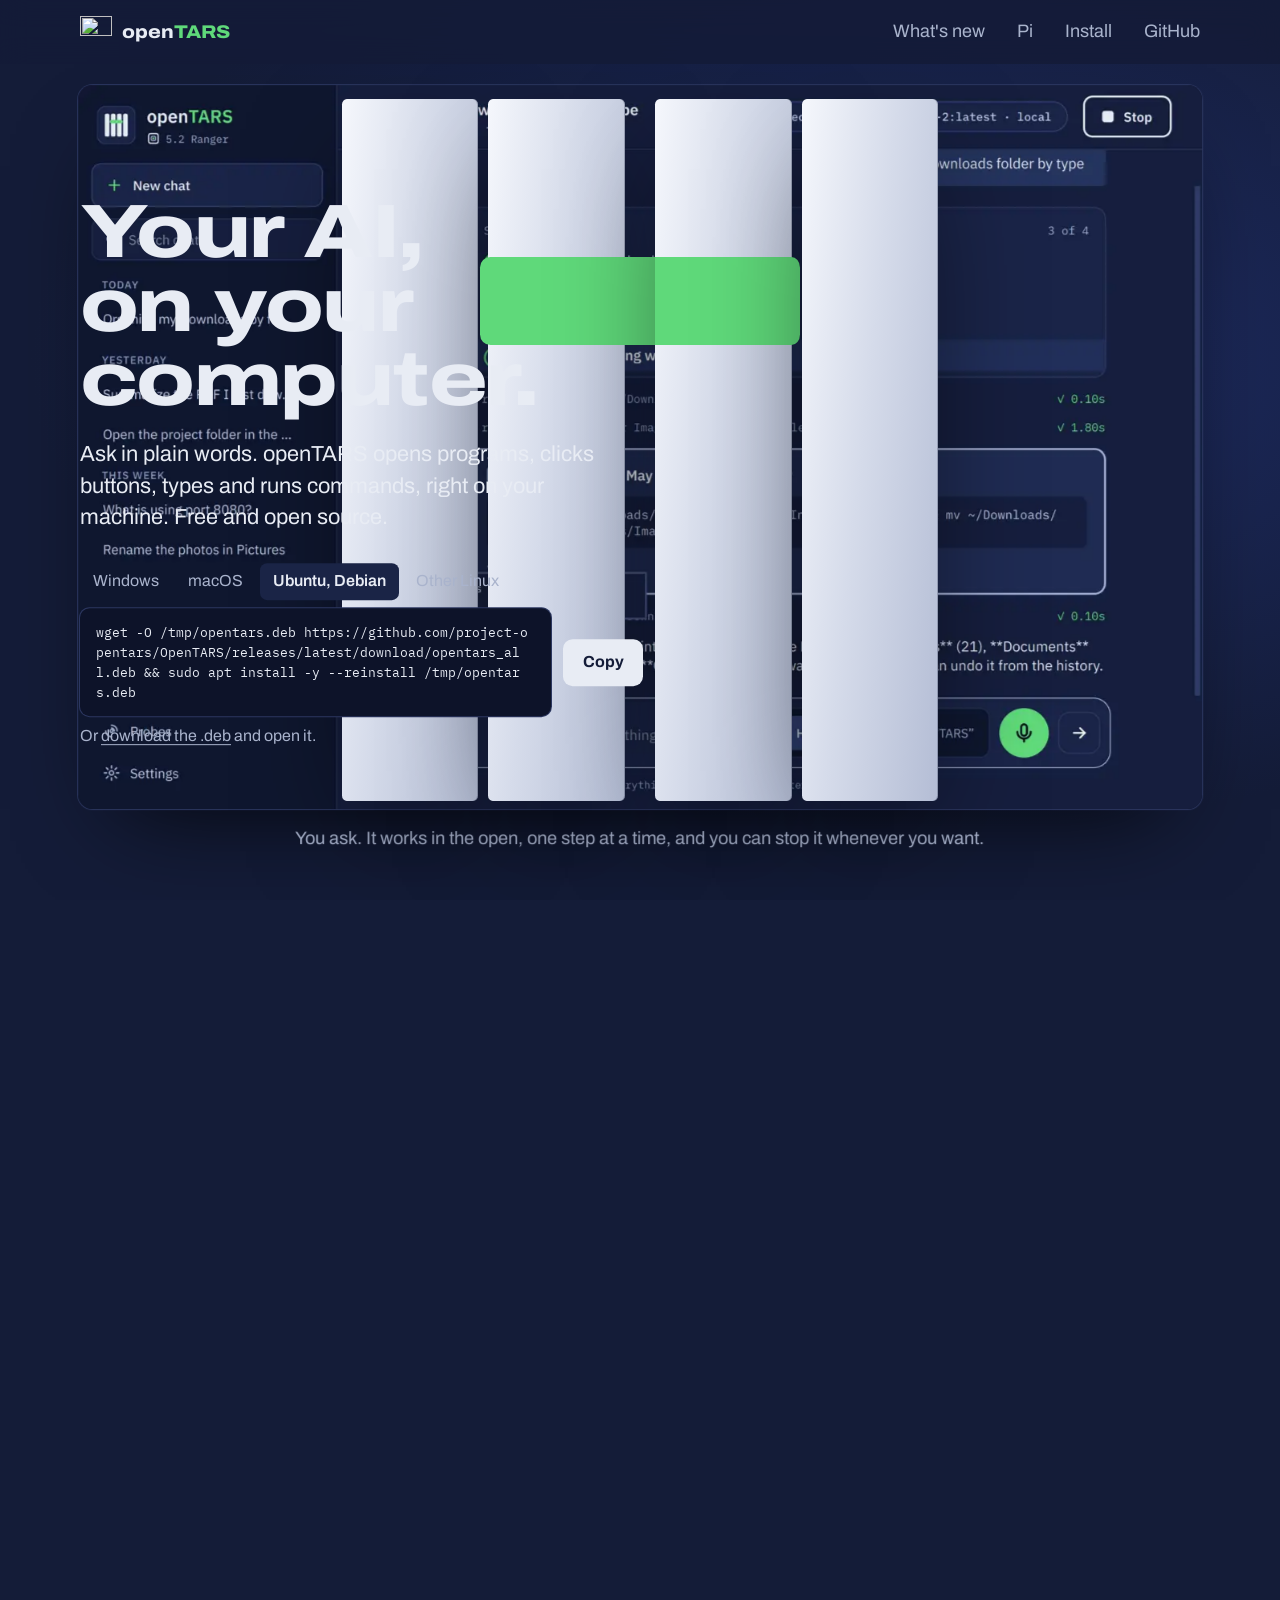
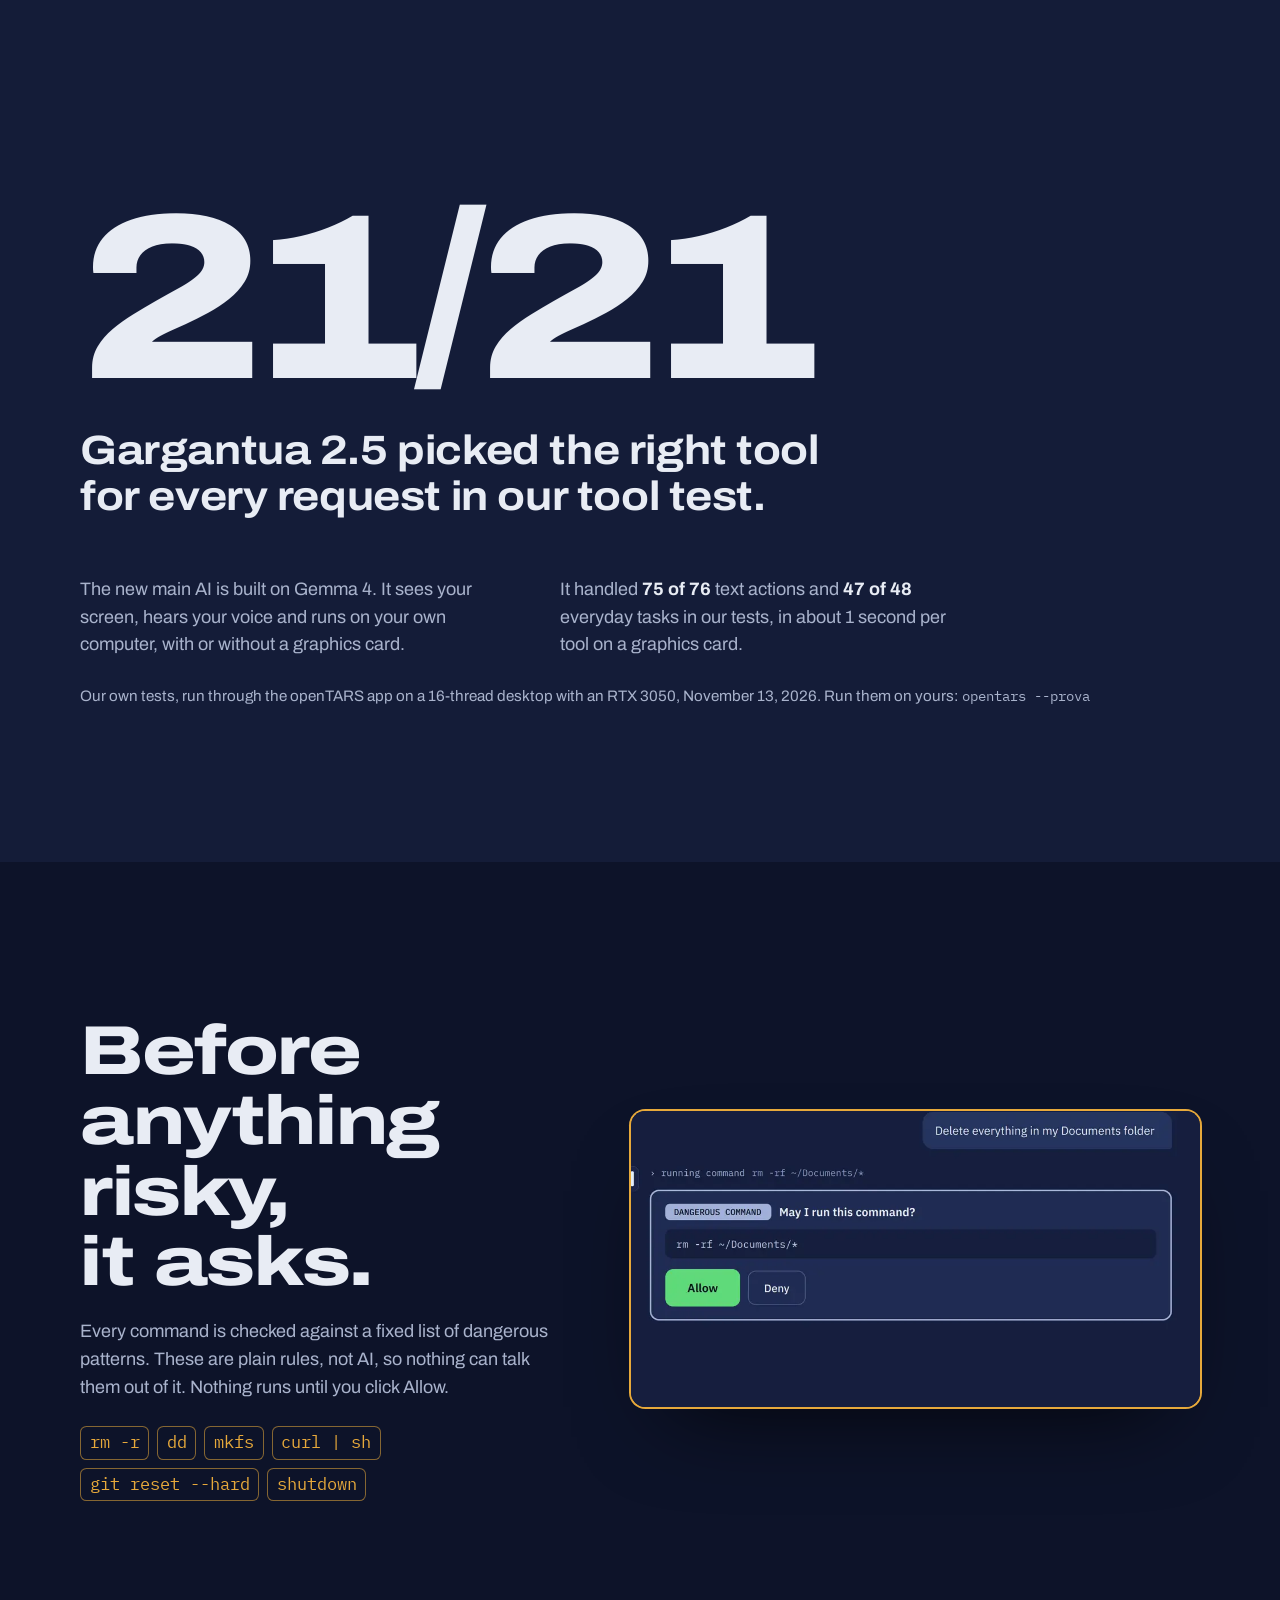
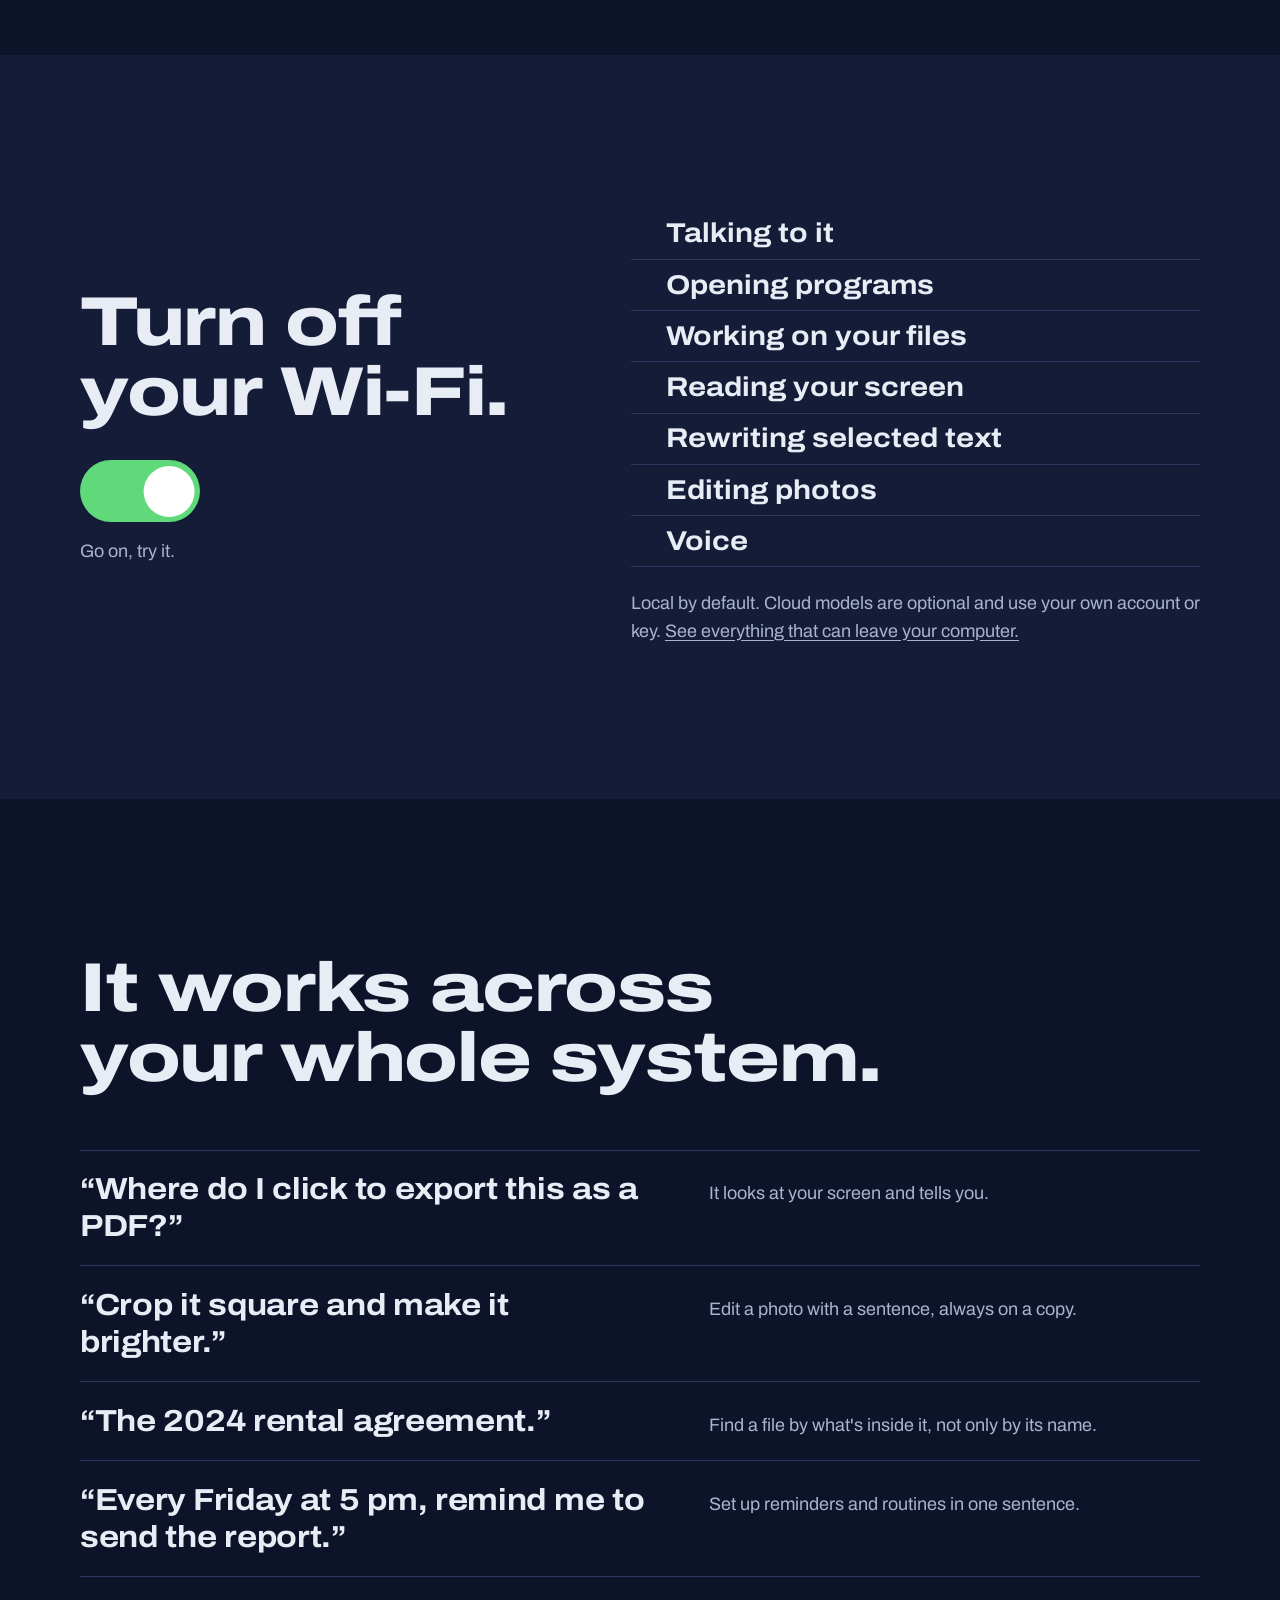
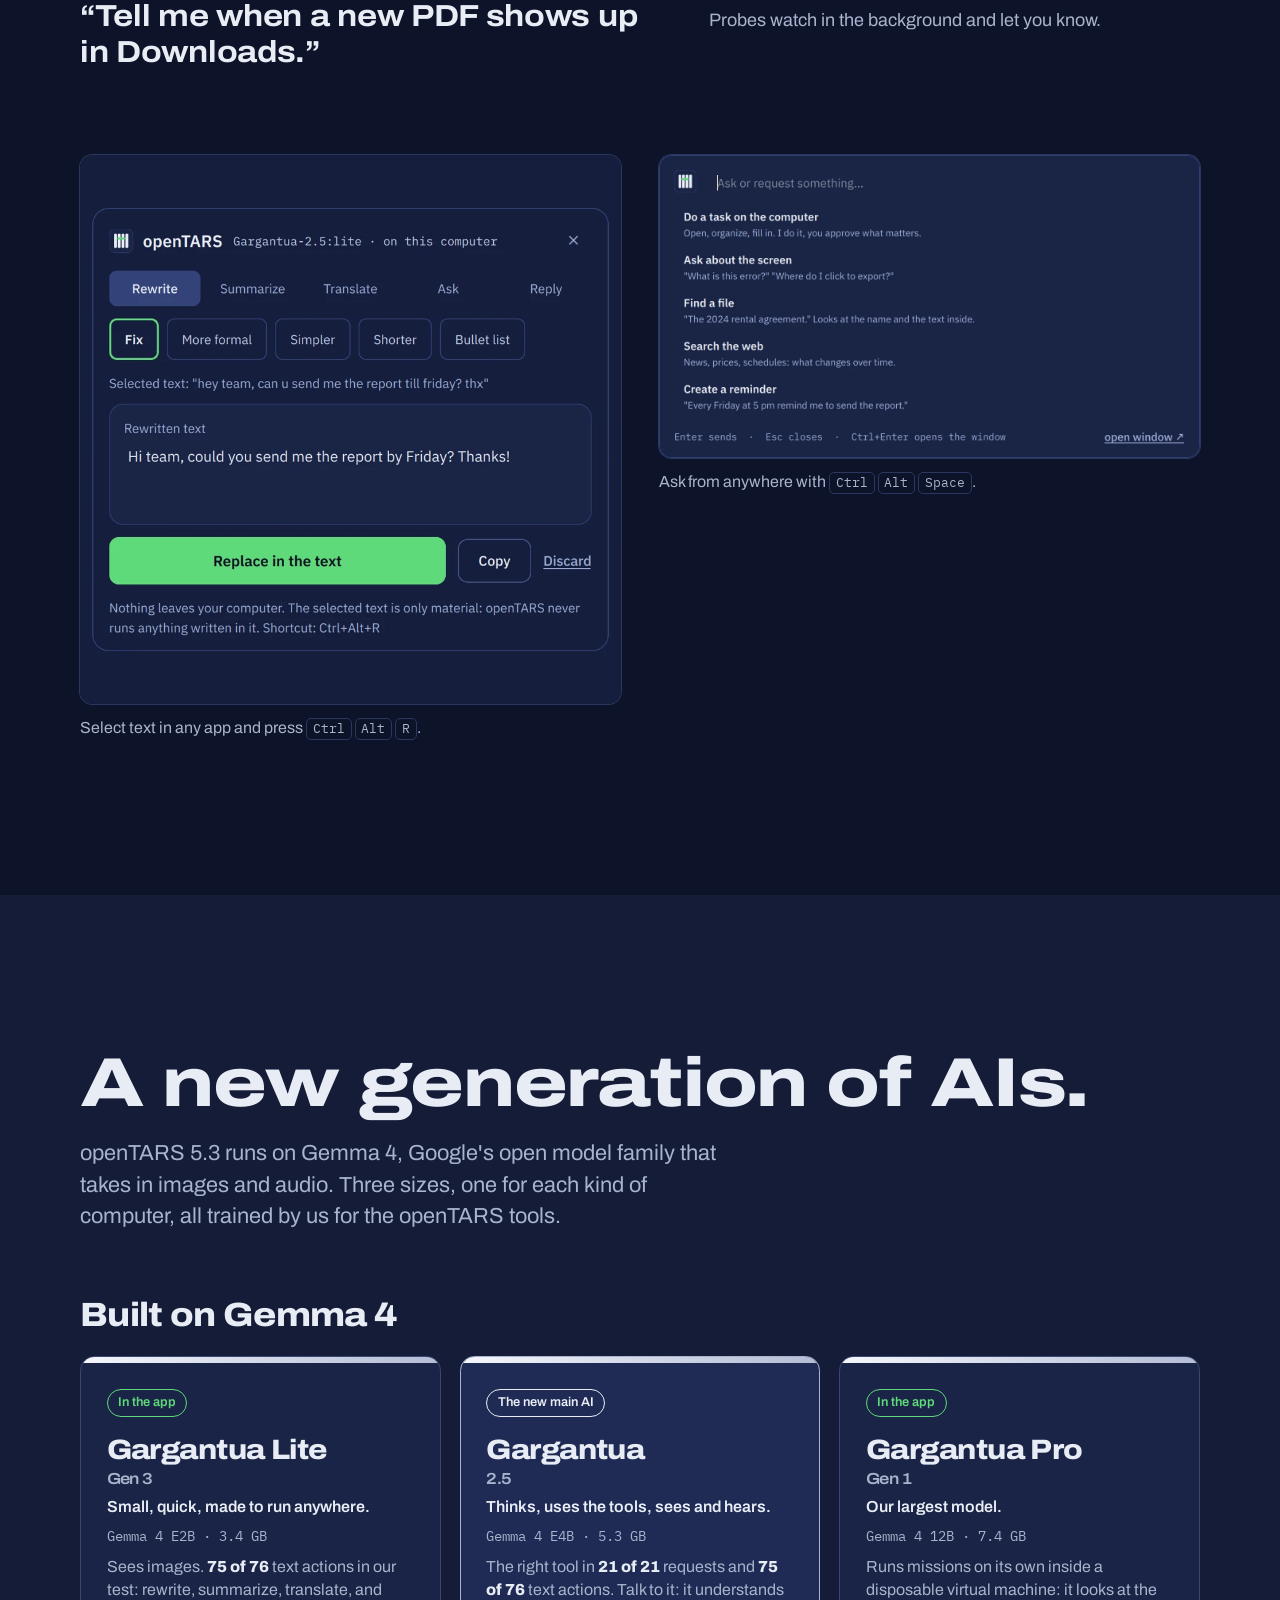
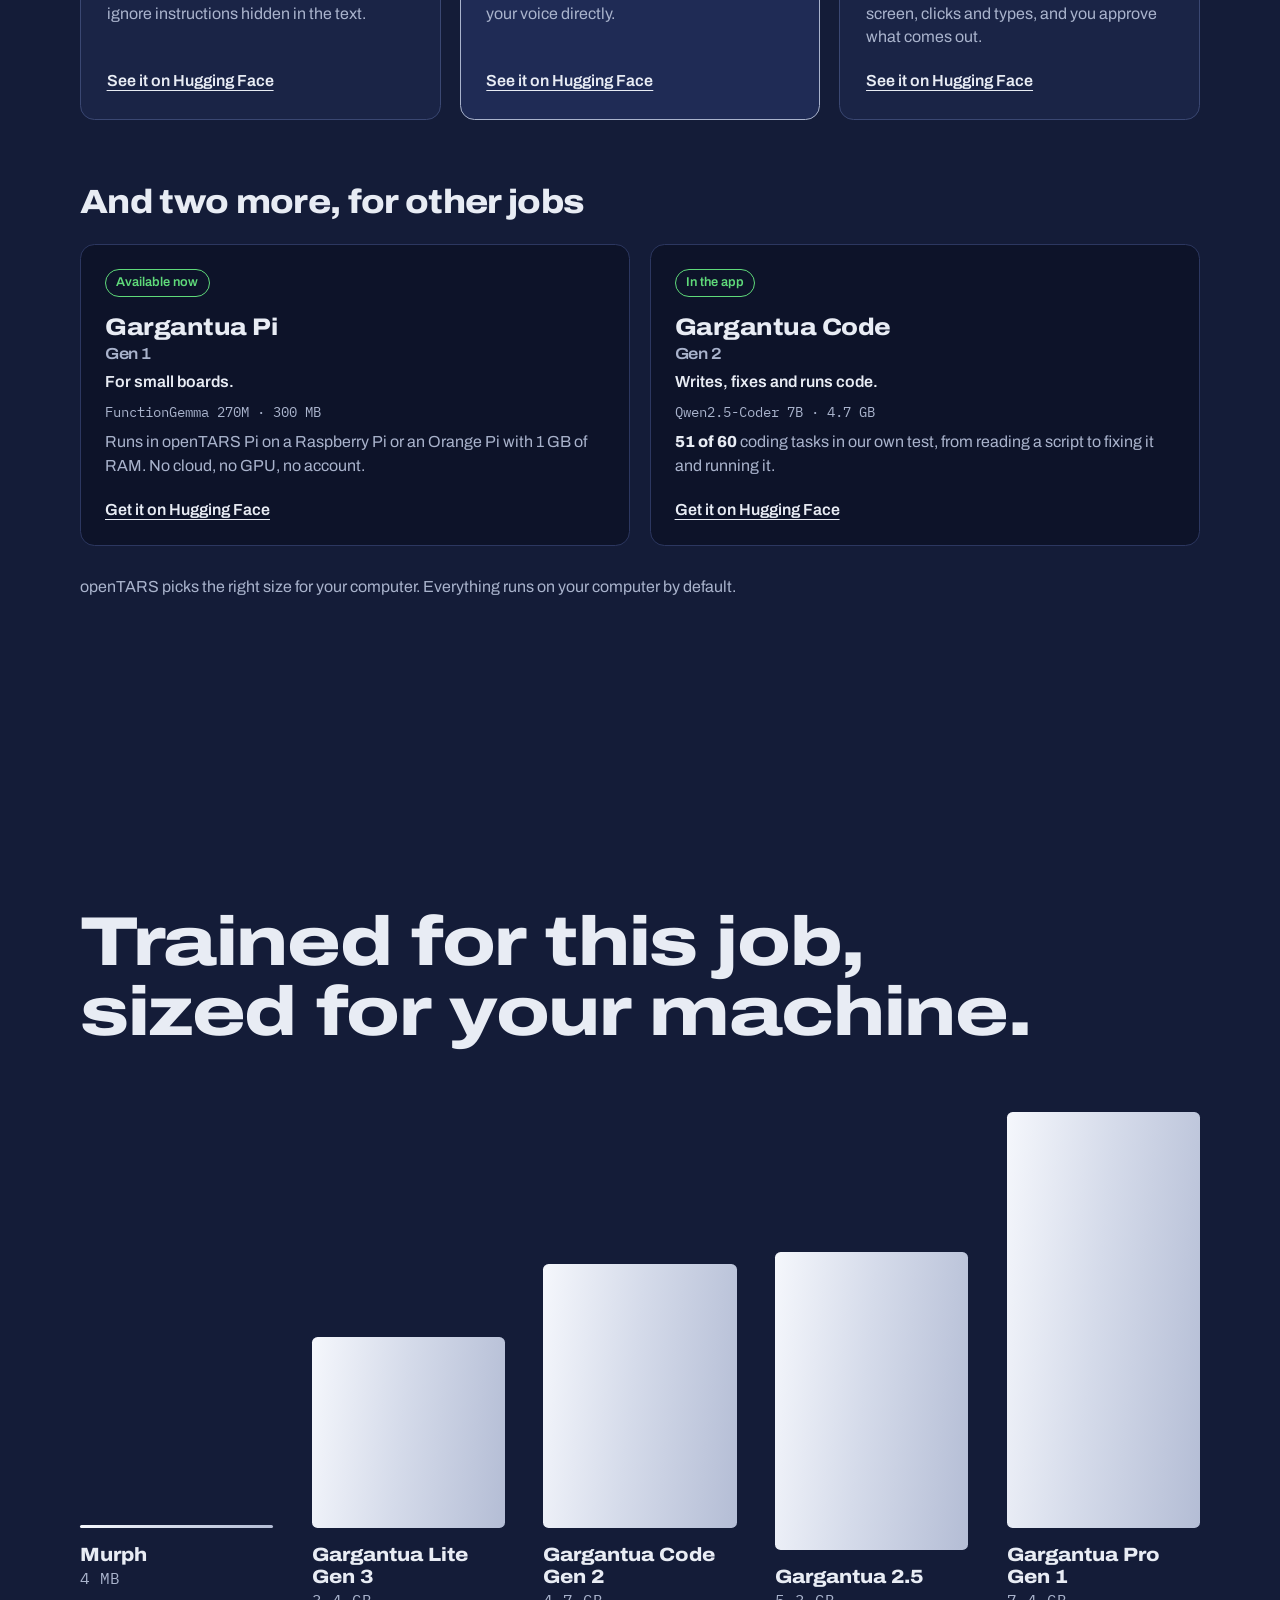
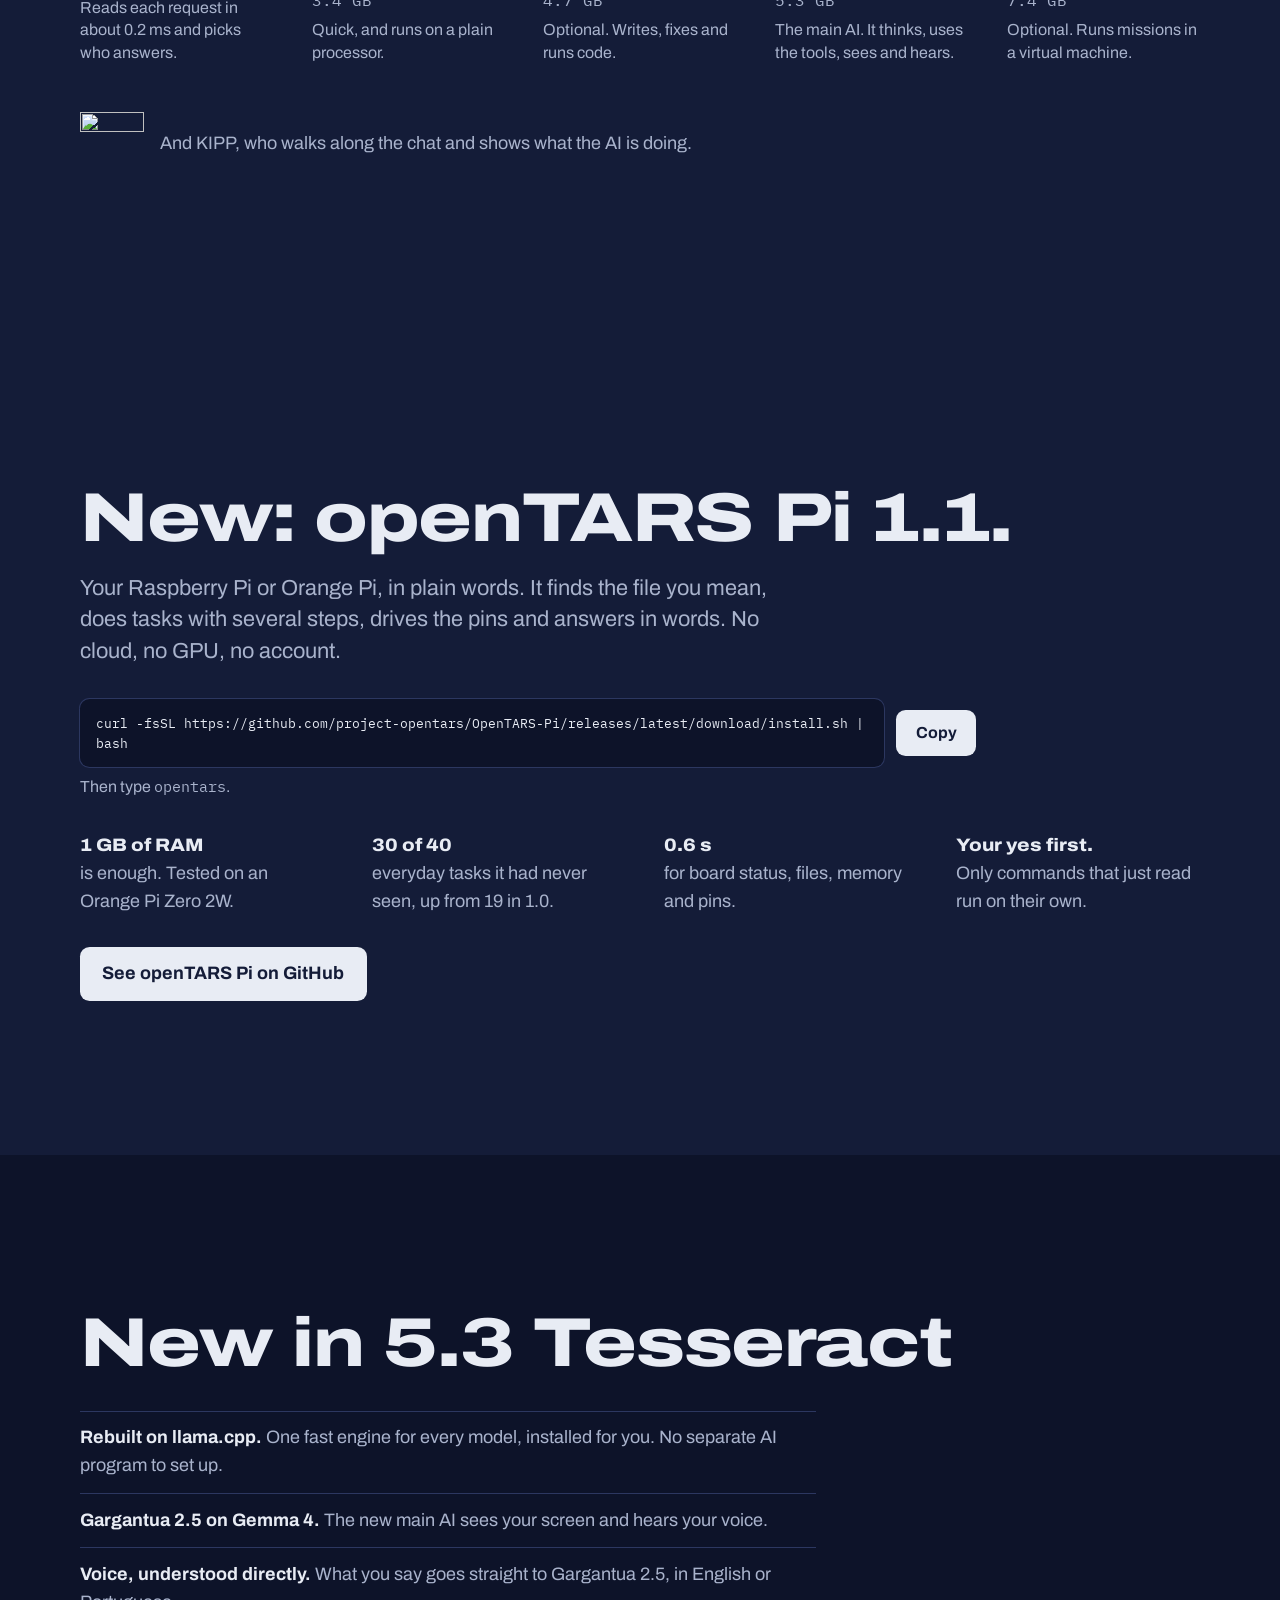
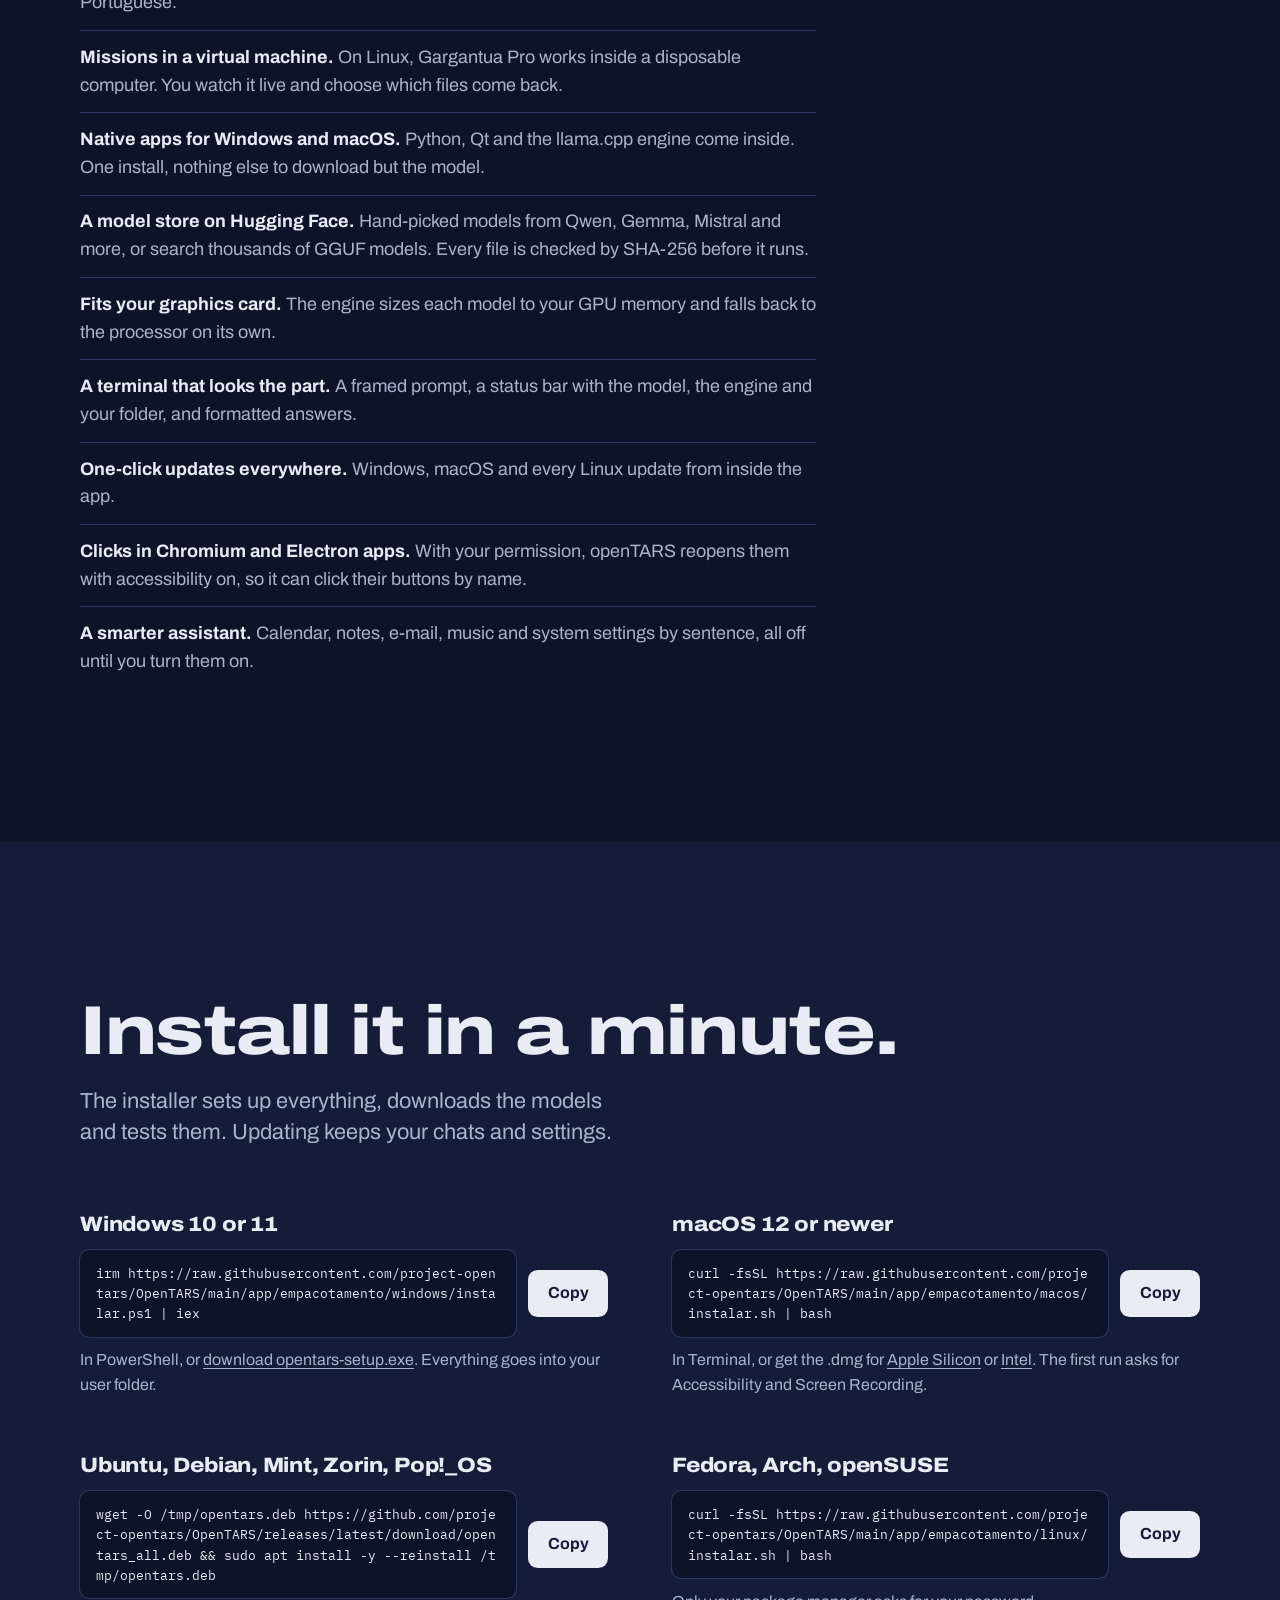
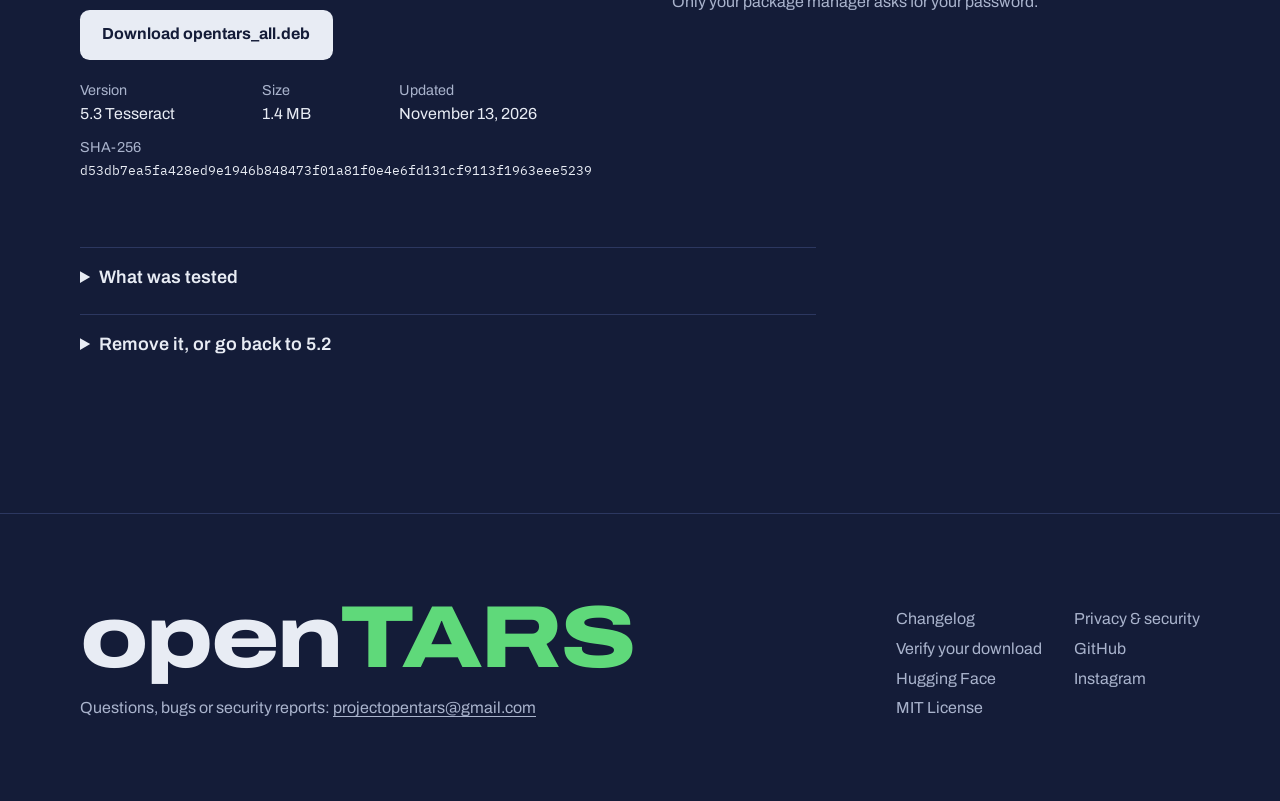
==== commit 77aaa40a: "Murph retreinada, REVISAO 2026111401, site e README da revisão Co-Authored-By: Claude Opus 5.5 <nore" ====
--- a/docs/index.html
+++ b/docs/index.html
@@ -81,12 +81,12 @@
           <div class="cmd" role="tabpanel" id="p-win" aria-labelledby="t-win">
             <pre id="c-win" tabindex="0">irm https://raw.githubusercontent.com/project-opentars/OpenTARS/main/app/empacotamento/windows/instalar.ps1 | iex</pre>
             <button type="button" data-copy="c-win">Copy</button>
-            <p>Paste it in PowerShell. No administrator password.</p>
+            <p>Paste it in PowerShell, or <a href="https://github.com/project-opentars/OpenTARS/releases/latest/download/opentars-setup.exe">download the installer</a>. No administrator password.</p>
           </div>
           <div class="cmd" role="tabpanel" id="p-mac" aria-labelledby="t-mac" hidden>
             <pre id="c-mac" tabindex="0">curl -fsSL https://raw.githubusercontent.com/project-opentars/OpenTARS/main/app/empacotamento/macos/instalar.sh | bash</pre>
             <button type="button" data-copy="c-mac">Copy</button>
-            <p>Paste it in Terminal. No administrator password.</p>
+            <p>Paste it in Terminal, or download the app for <a href="https://github.com/project-opentars/OpenTARS/releases/latest/download/openTARS-macos-arm64.dmg">Apple Silicon</a> or <a href="https://github.com/project-opentars/OpenTARS/releases/latest/download/openTARS-macos-x86_64.dmg">Intel</a>.</p>
           </div>
           <div class="cmd" role="tabpanel" id="p-deb" aria-labelledby="t-deb" hidden>
             <pre id="c-deb" tabindex="0">wget -O /tmp/opentars.deb https://github.com/project-opentars/OpenTARS/releases/latest/download/opentars_all.deb &amp;&amp; sudo apt install -y --reinstall /tmp/opentars.deb</pre>
@@ -266,7 +266,9 @@
         <li><b>Gargantua 2.5 on Gemma 4.</b> The new main AI sees your screen and hears your voice.</li>
         <li><b>Voice, understood directly.</b> What you say goes straight to Gargantua 2.5, in English or Portuguese.</li>
         <li><b>Missions in a virtual machine.</b> On Linux, Gargantua Pro works inside a disposable computer. You watch it live and choose which files come back.</li>
-        <li><b>A model store with search.</b> Search the Ollama library right from Settings and see what fits your machine.</li>
+        <li><b>Native apps for Windows and macOS.</b> Python, Qt and the llama.cpp engine come inside. One install, nothing else to download but the model.</li>
+        <li><b>A model store on Hugging Face.</b> Hand-picked models from Qwen, Gemma, Mistral and more, or search thousands of GGUF models. Every file is checked by SHA-256 before it runs.</li>
+        <li><b>Fits your graphics card.</b> The engine sizes each model to your GPU memory and falls back to the processor on its own.</li>
         <li><b>A terminal that looks the part.</b> A framed prompt, a status bar with the model, the engine and your folder, and formatted answers.</li>
         <li><b>One-click updates everywhere.</b> Windows, macOS and every Linux update from inside the app.</li>
         <li><b>Clicks in Chromium and Electron apps.</b> With your permission, openTARS reopens them with accessibility on, so it can click their buttons by name.</li>
@@ -283,12 +285,12 @@
         <div>
           <h3>Windows 10 or 11</h3>
           <div class="cmd"><pre id="i-win" tabindex="0">irm https://raw.githubusercontent.com/project-opentars/OpenTARS/main/app/empacotamento/windows/instalar.ps1 | iex</pre><button type="button" data-copy="i-win">Copy</button></div>
-          <p>In PowerShell. Everything goes into your user folder.</p>
+          <p>In PowerShell, or <a href="https://github.com/project-opentars/OpenTARS/releases/latest/download/opentars-setup.exe">download opentars-setup.exe</a>. Everything goes into your user folder.</p>
         </div>
         <div>
           <h3>macOS 12 or newer</h3>
           <div class="cmd"><pre id="i-mac" tabindex="0">curl -fsSL https://raw.githubusercontent.com/project-opentars/OpenTARS/main/app/empacotamento/macos/instalar.sh | bash</pre><button type="button" data-copy="i-mac">Copy</button></div>
-          <p>In Terminal. The first run asks for Accessibility and Screen Recording.</p>
+          <p>In Terminal, or get the .dmg for <a href="https://github.com/project-opentars/OpenTARS/releases/latest/download/openTARS-macos-arm64.dmg">Apple Silicon</a> or <a href="https://github.com/project-opentars/OpenTARS/releases/latest/download/openTARS-macos-x86_64.dmg">Intel</a>. The first run asks for Accessibility and Screen Recording.</p>
         </div>
         <div>
           <h3>Ubuntu, Debian, Mint, Zorin, Pop!_OS</h3>
@@ -332,7 +334,6 @@
       <a href="verify.html">Verify your download</a>
       <a href="https://github.com/project-opentars/OpenTARS">GitHub</a>
       <a href="https://huggingface.co/OpenTARS">Hugging Face</a>
-      <a href="https://ollama.com/ProjectOpenTARS">Ollama</a>
       <a href="https://www.instagram.com/open.tars/">Instagram</a>
       <a href="https://github.com/project-opentars/OpenTARS/blob/main/LICENSE">MIT License</a>
     </nav>
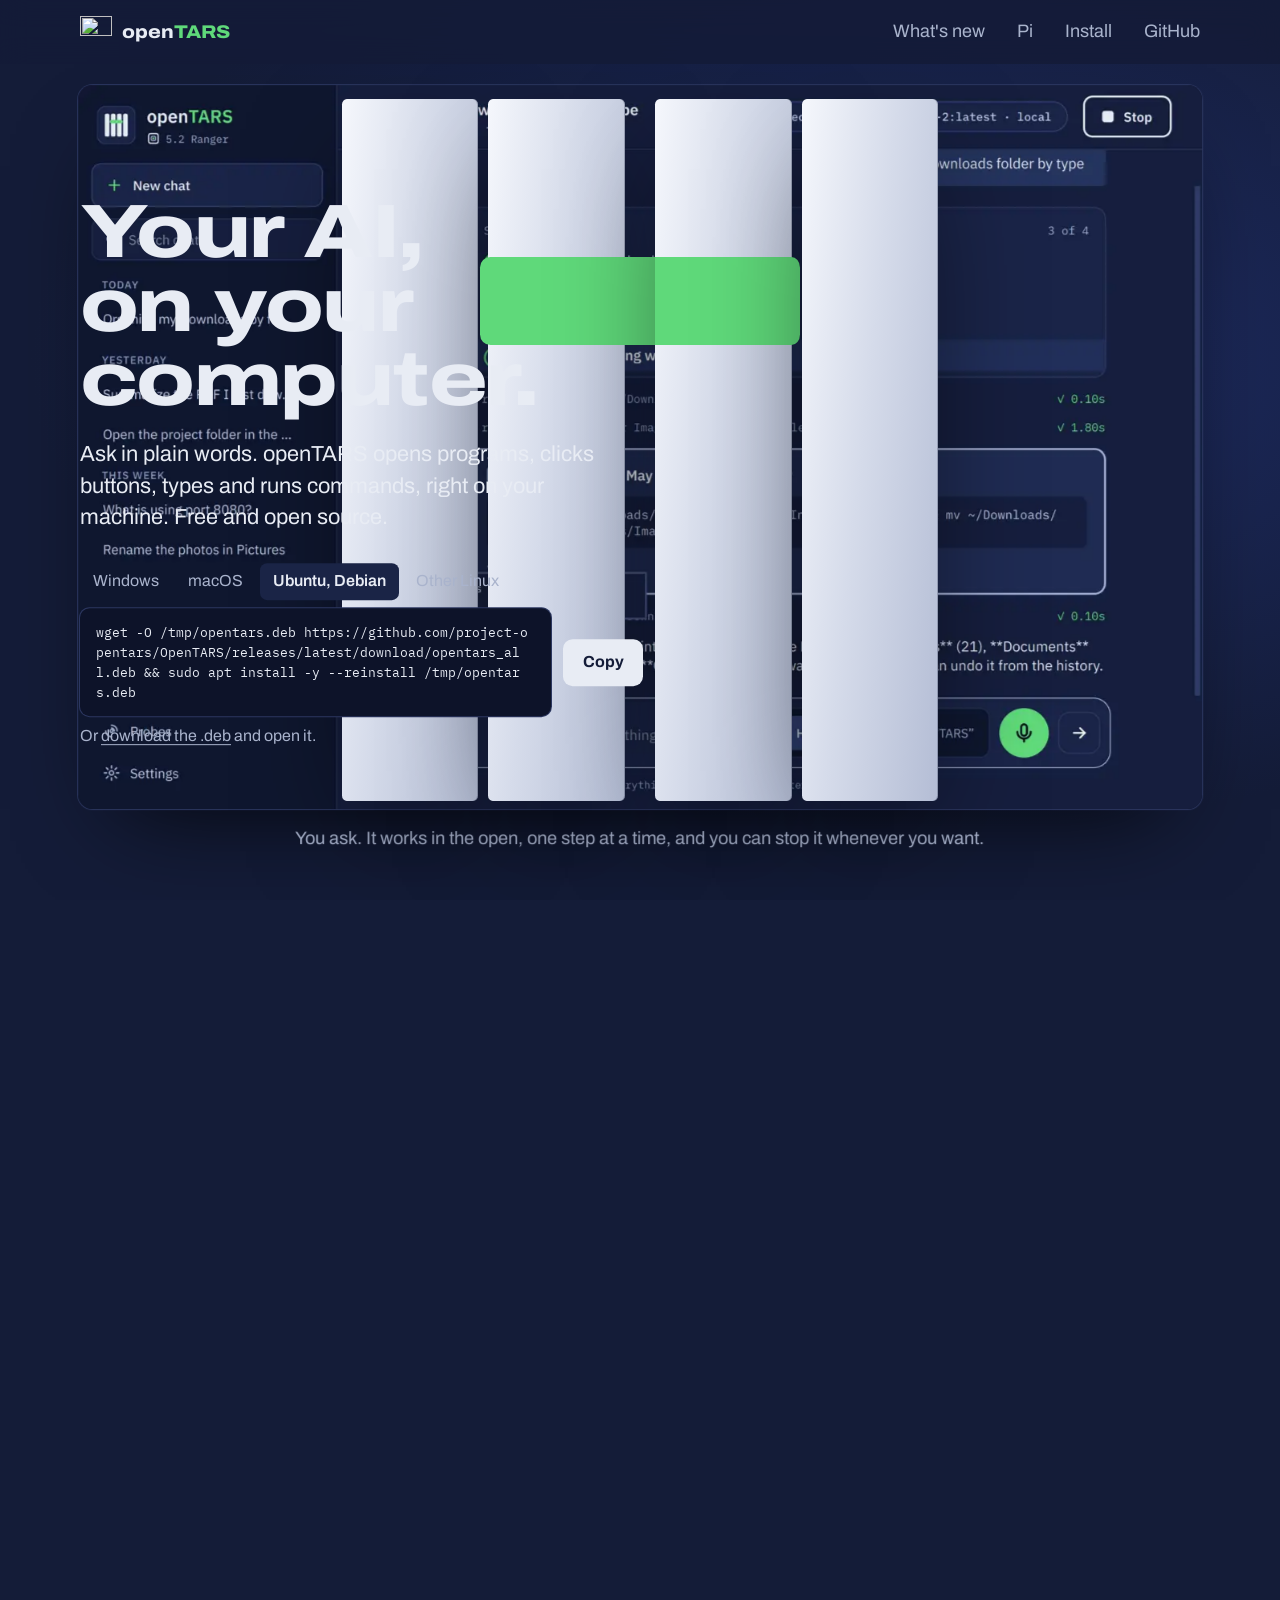
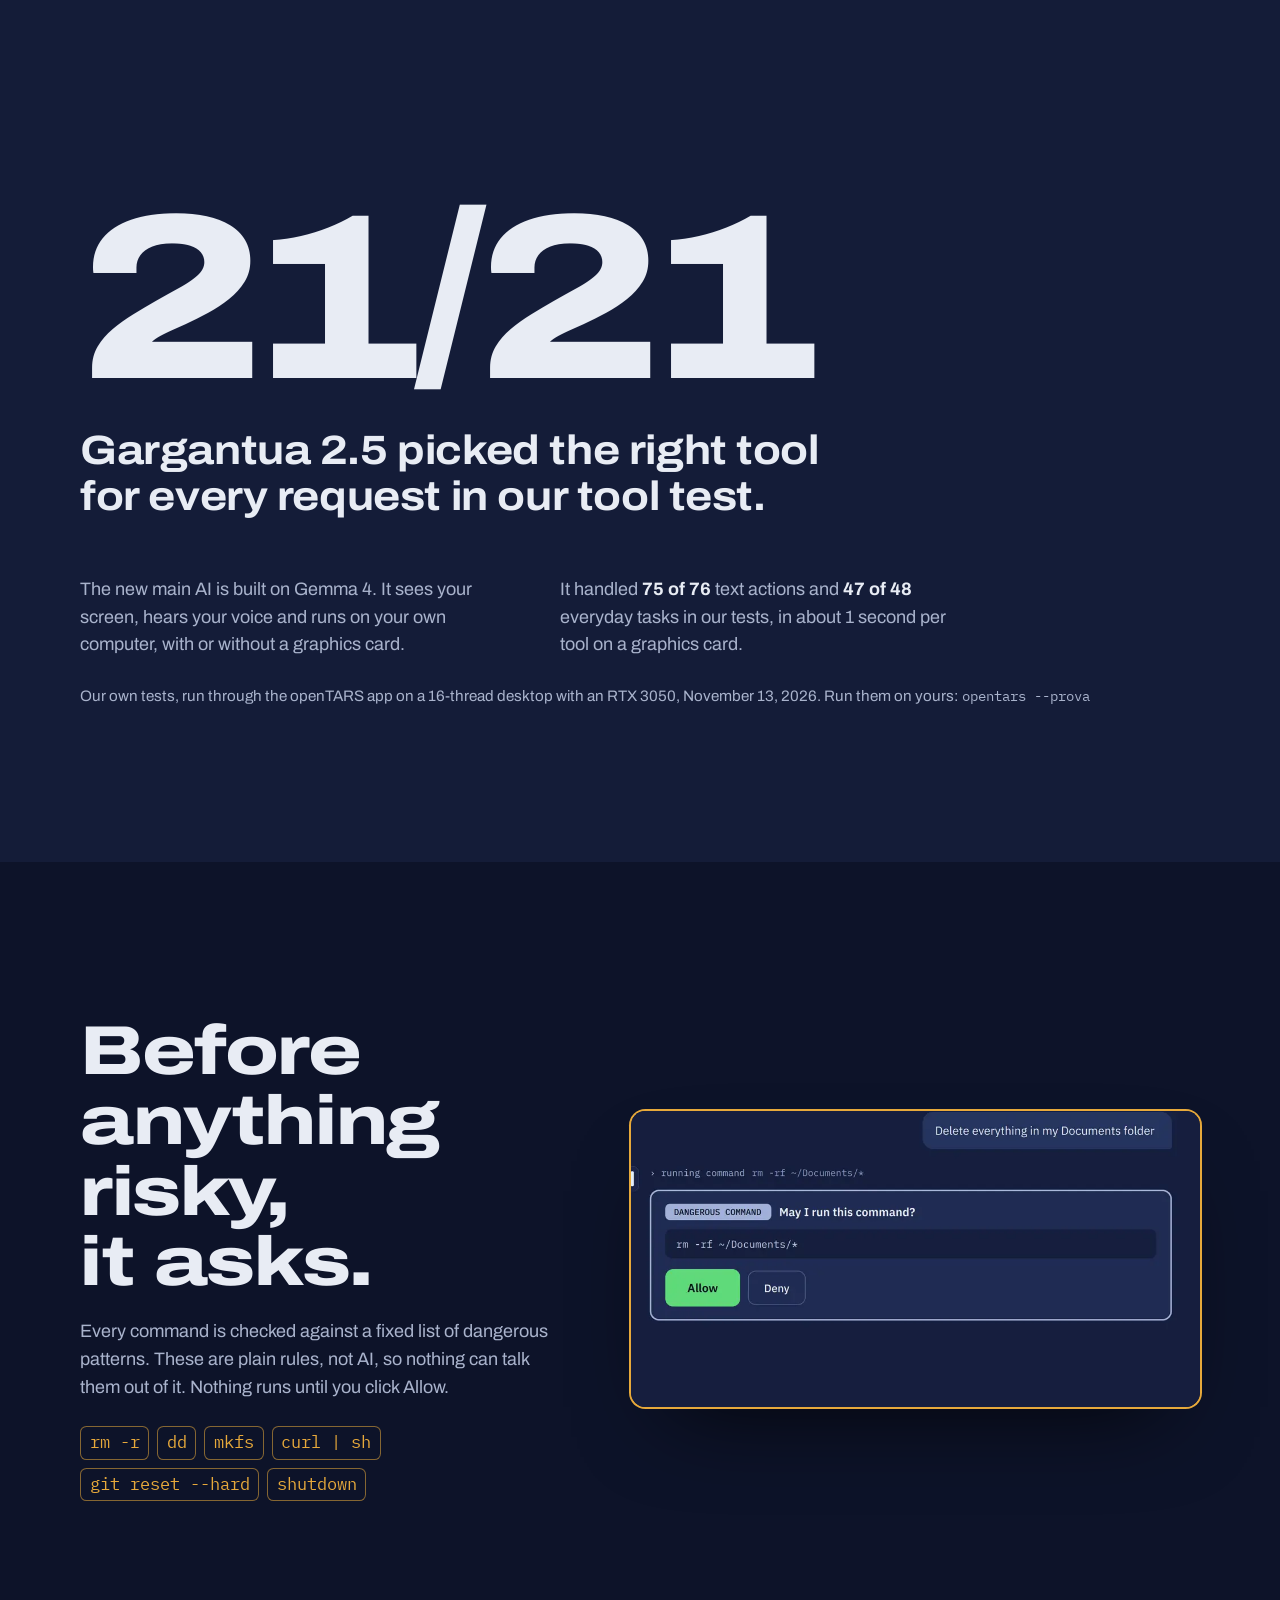
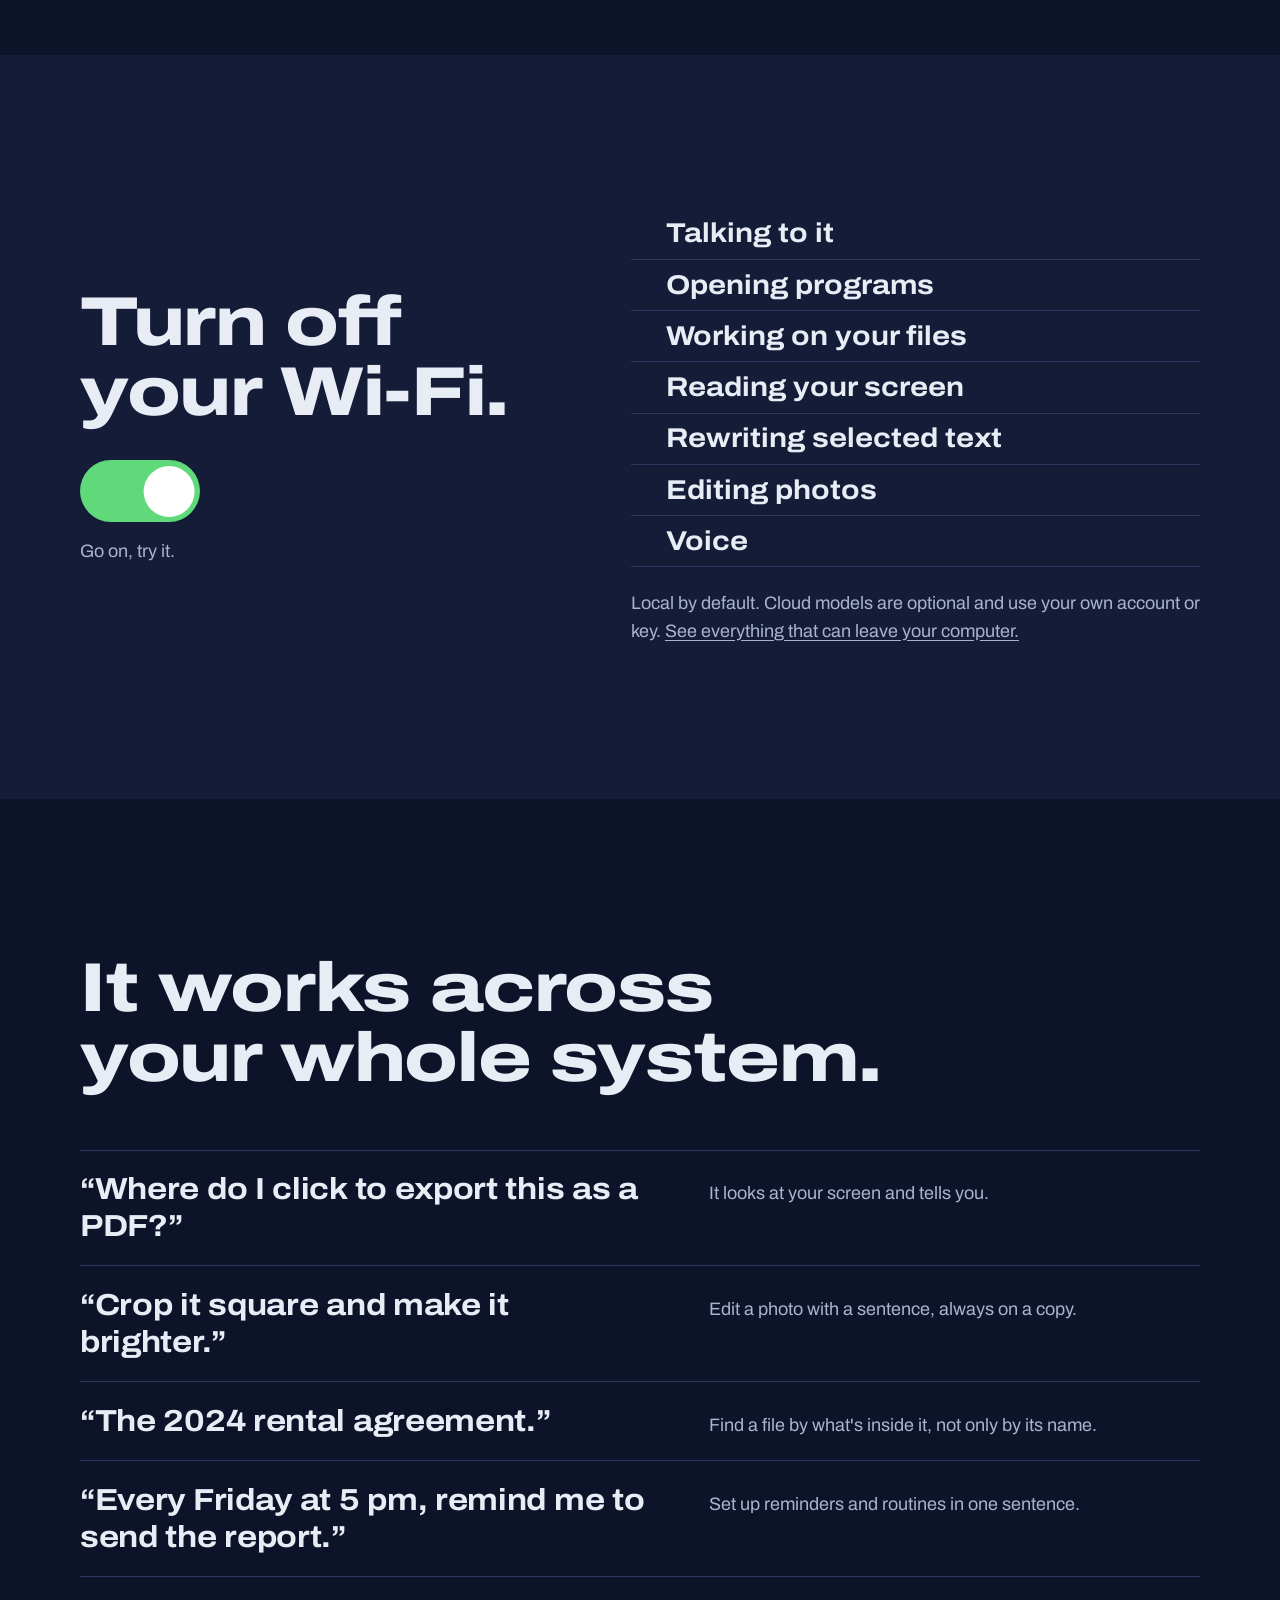
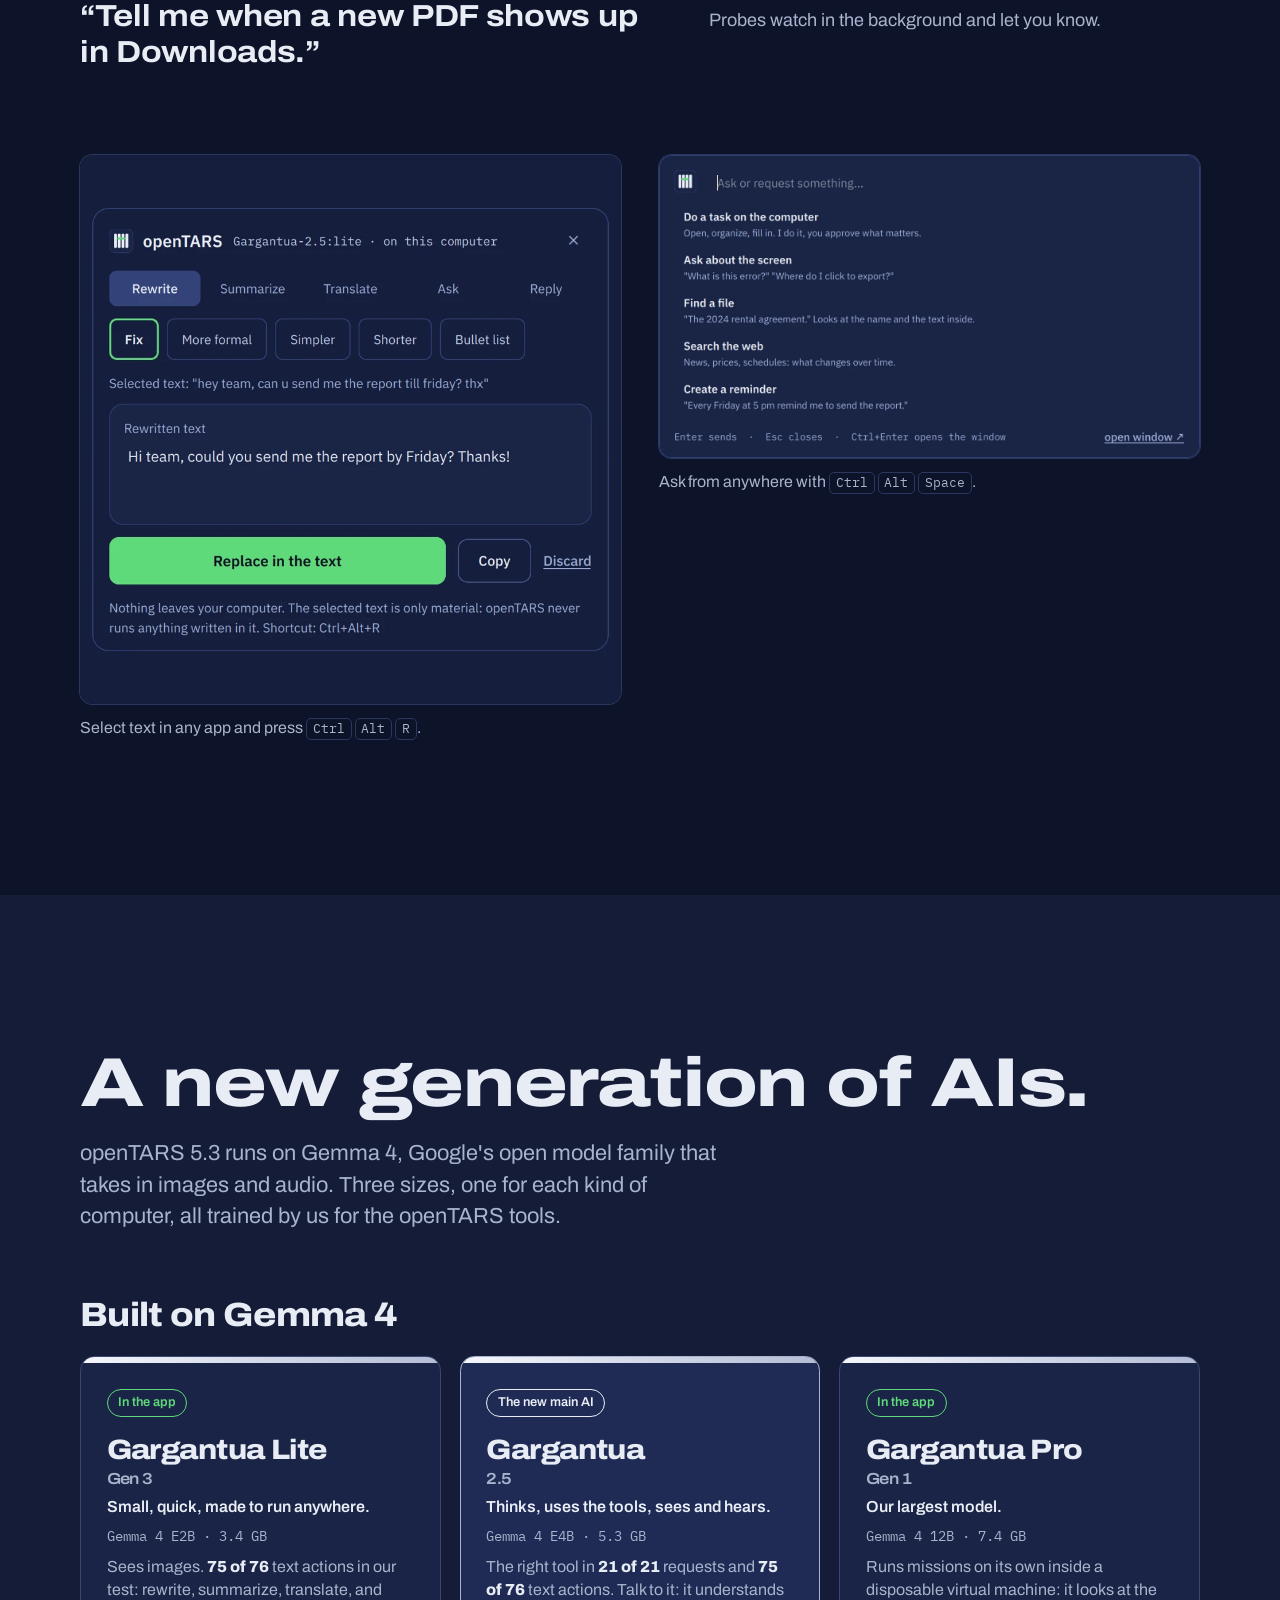
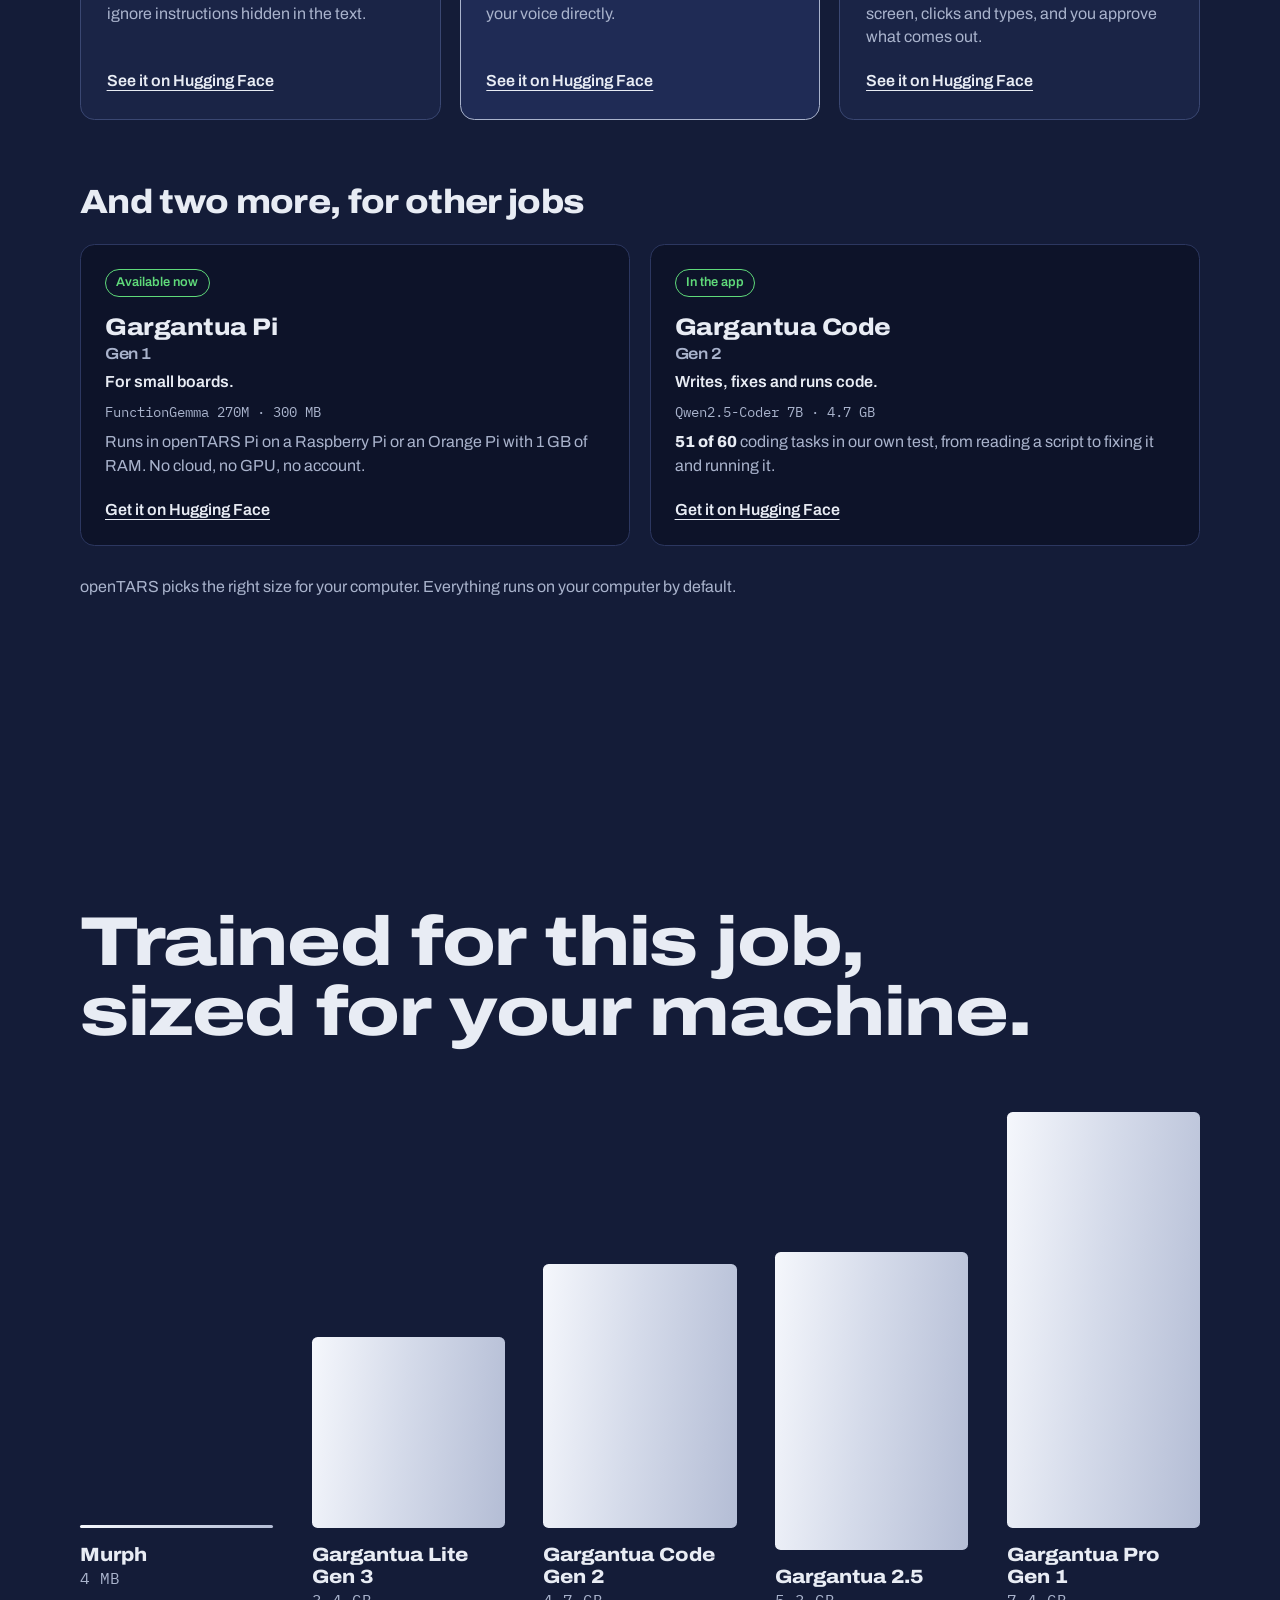
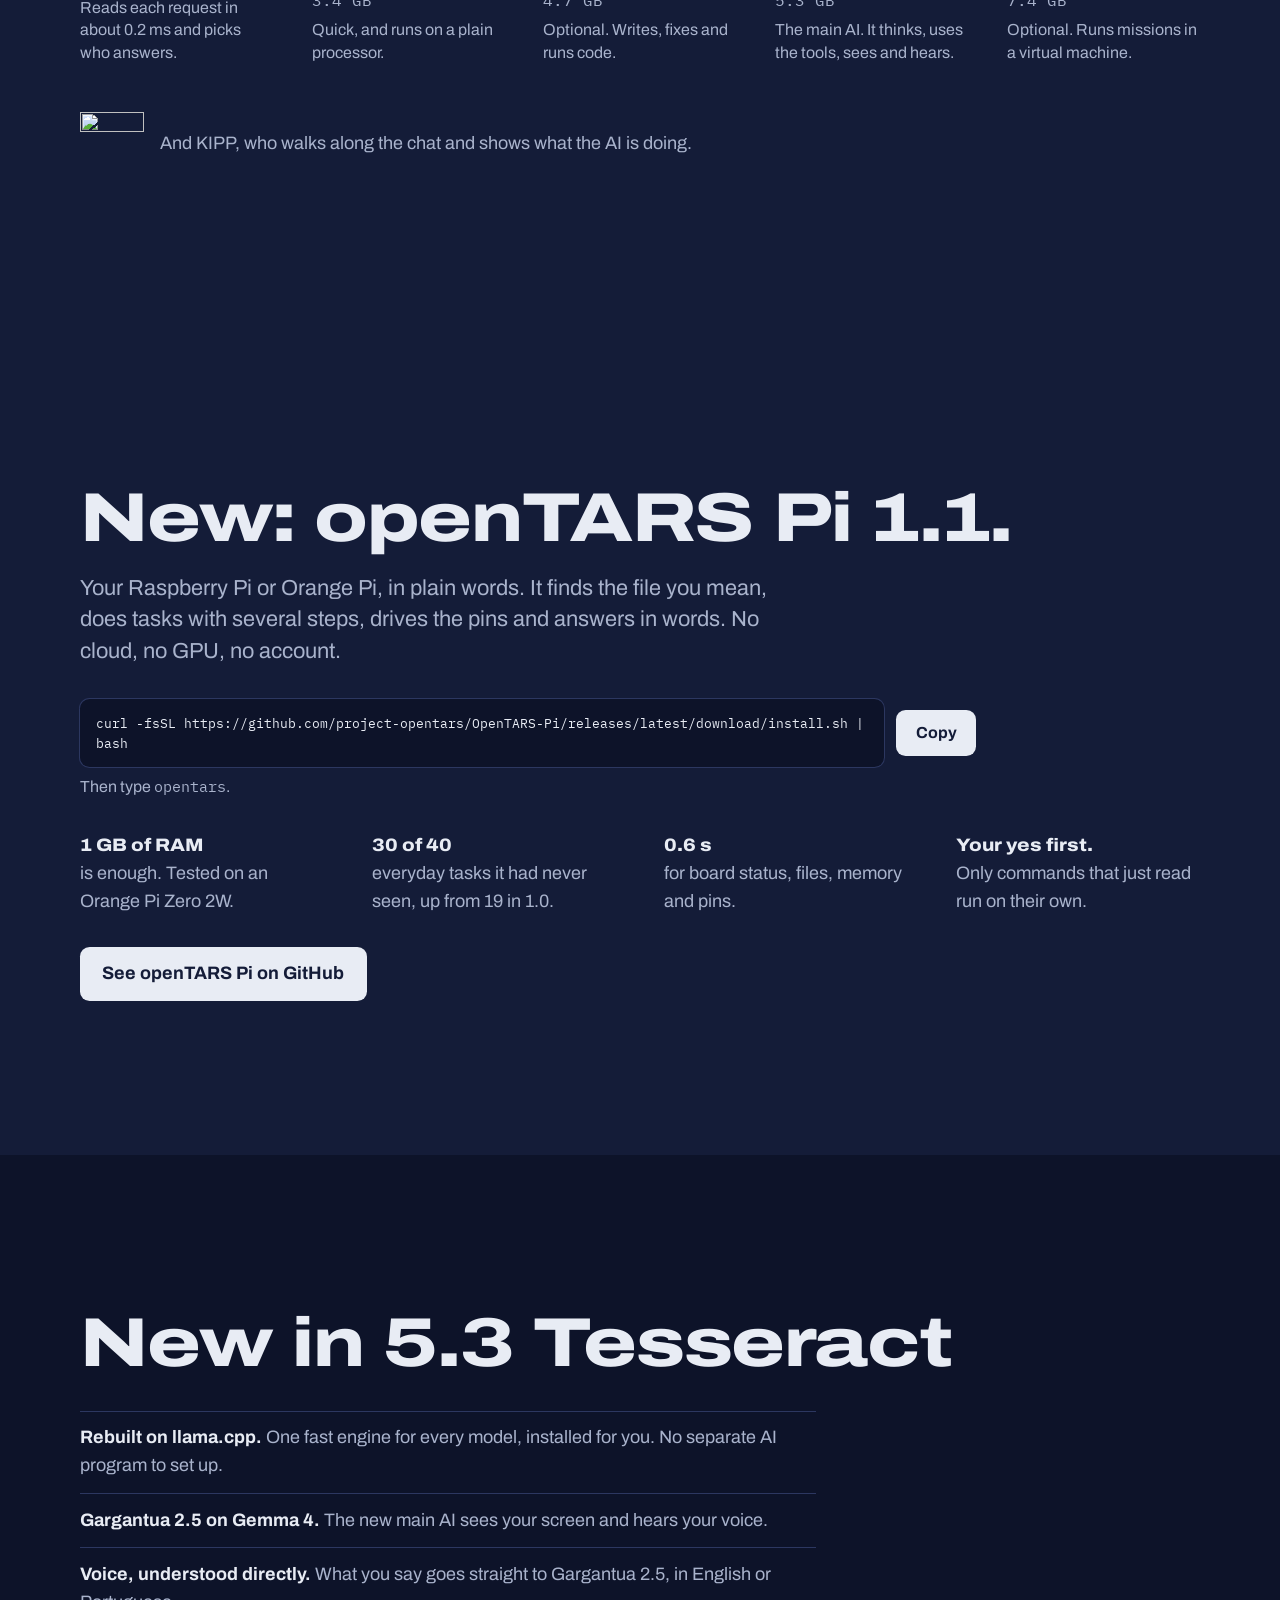
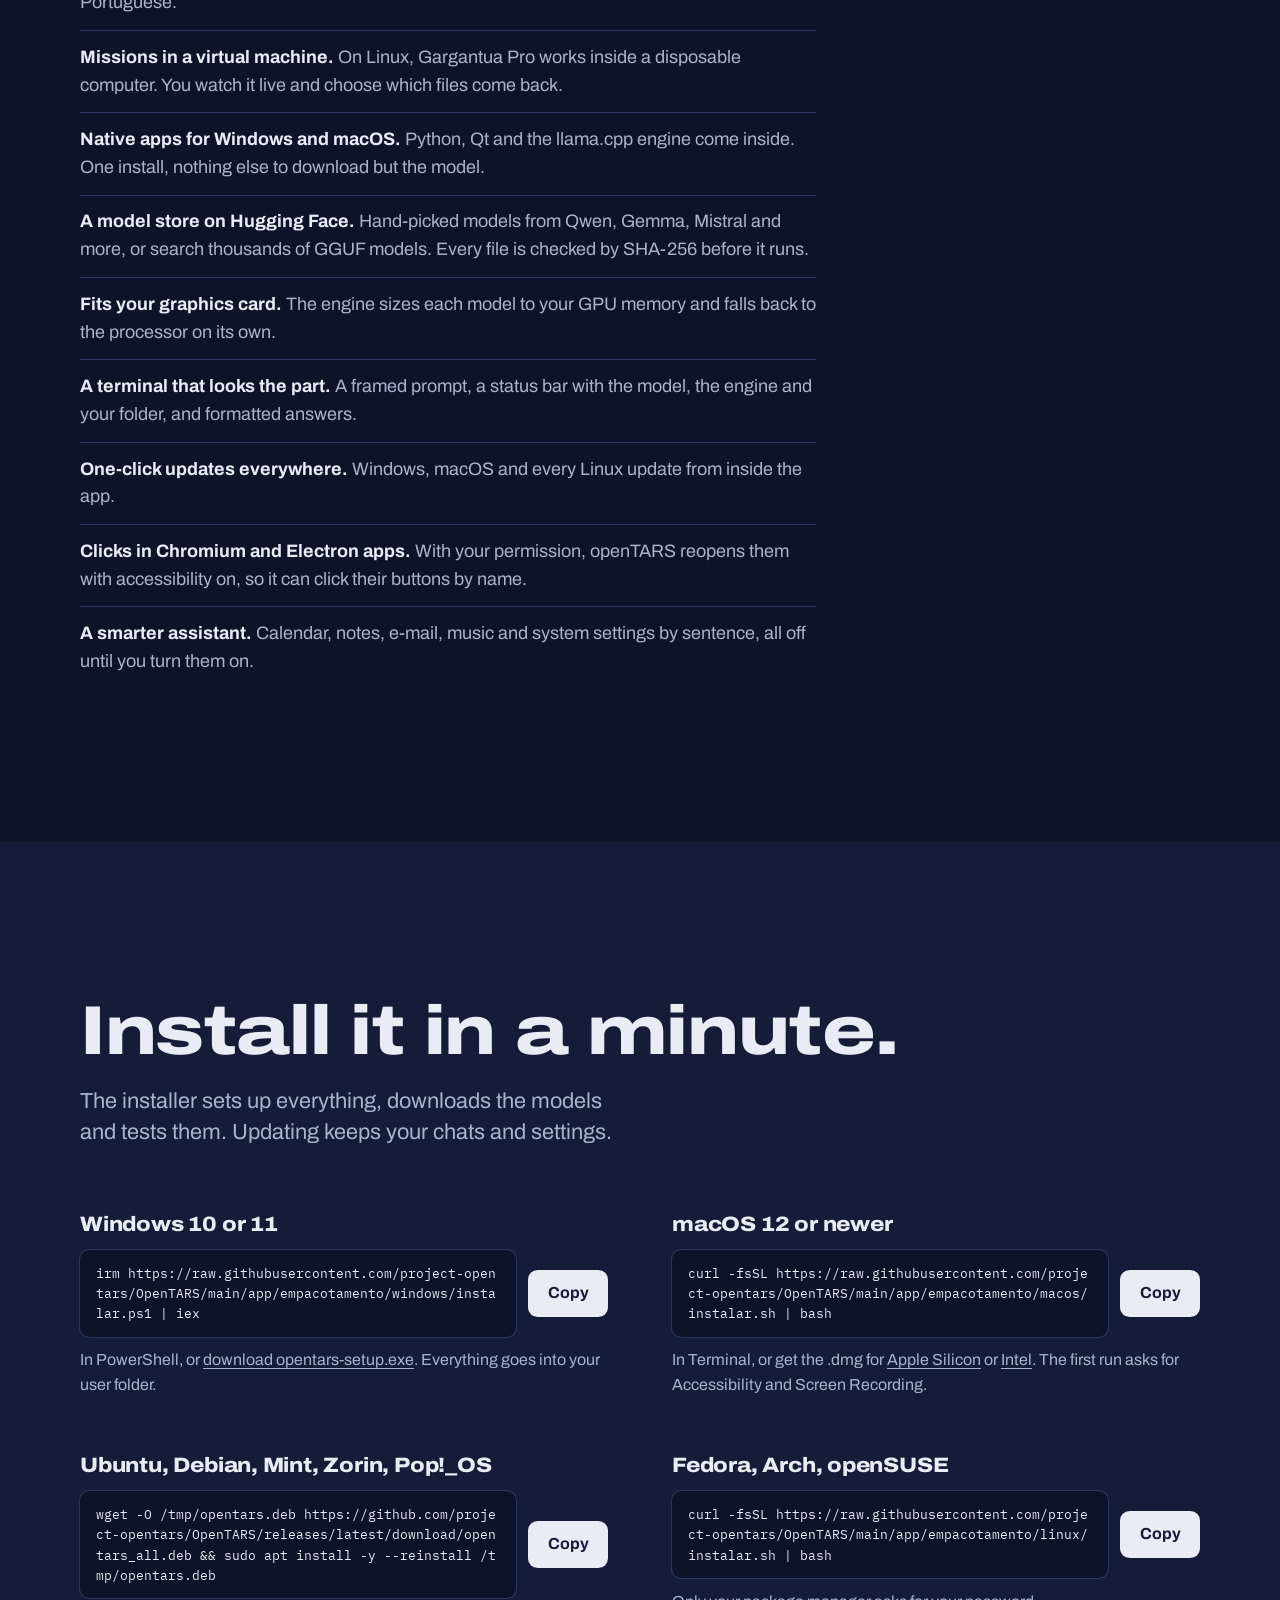
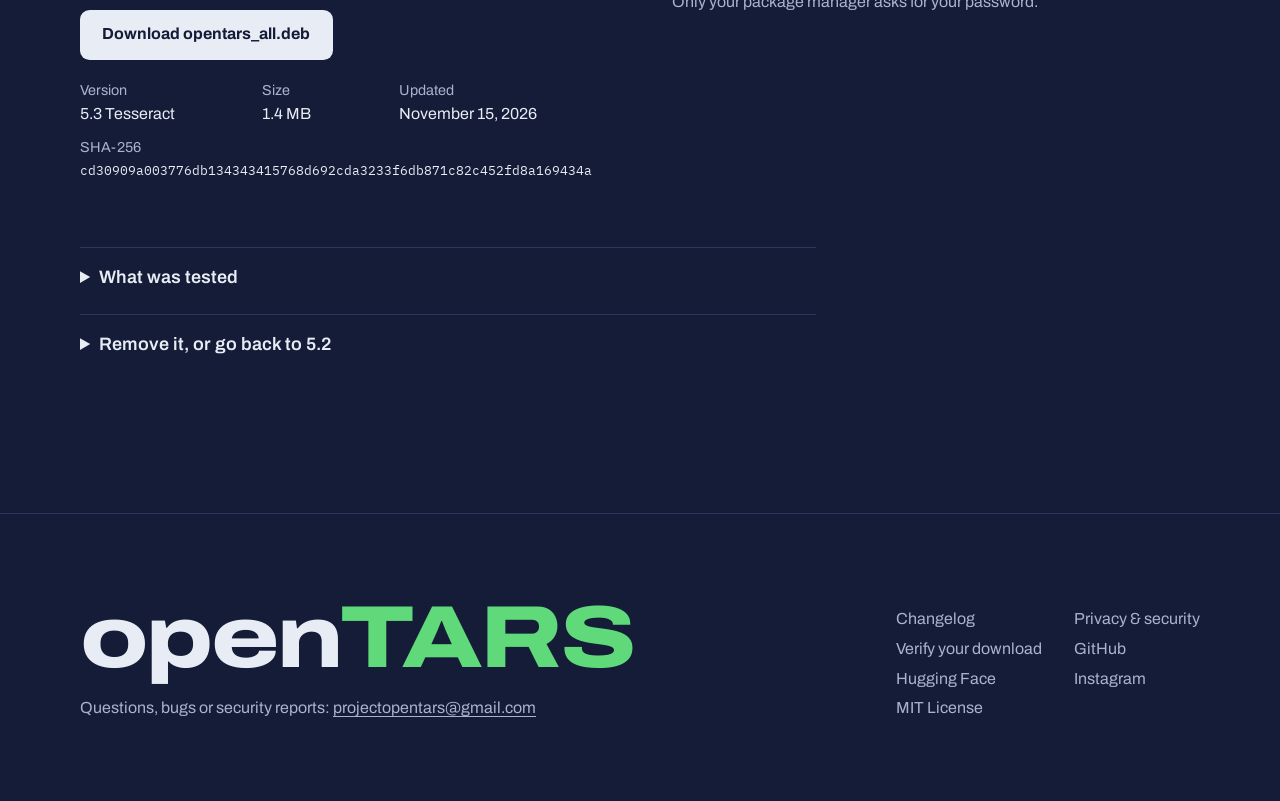
==== commit 8410a380: "openTARS 5.3, update of November 15: native Windows and macOS apps, Hugging Face model store, all in" ====
--- a/docs/index.html
+++ b/docs/index.html
@@ -299,8 +299,8 @@
           <dl class="pacote">
             <div><dt>Version</dt><dd>5.3 Tesseract</dd></div>
             <div><dt>Size</dt><dd>1.4 MB</dd></div>
-            <div><dt>Updated</dt><dd>November 13, 2026</dd></div>
-            <div class="sha"><dt>SHA-256</dt><dd><code>d53db7ea5fa428ed9e1946b848473f01a81f0e4e6fd131cf9113f1963eee5239</code></dd></div>
+            <div><dt>Updated</dt><dd>November 15, 2026</dd></div>
+            <div class="sha"><dt>SHA-256</dt><dd><code>cd30909a003776db134343415768d692cda3233f6db871c82c452fd8a169434a</code></dd></div>
           </dl>
         </div>
         <div>
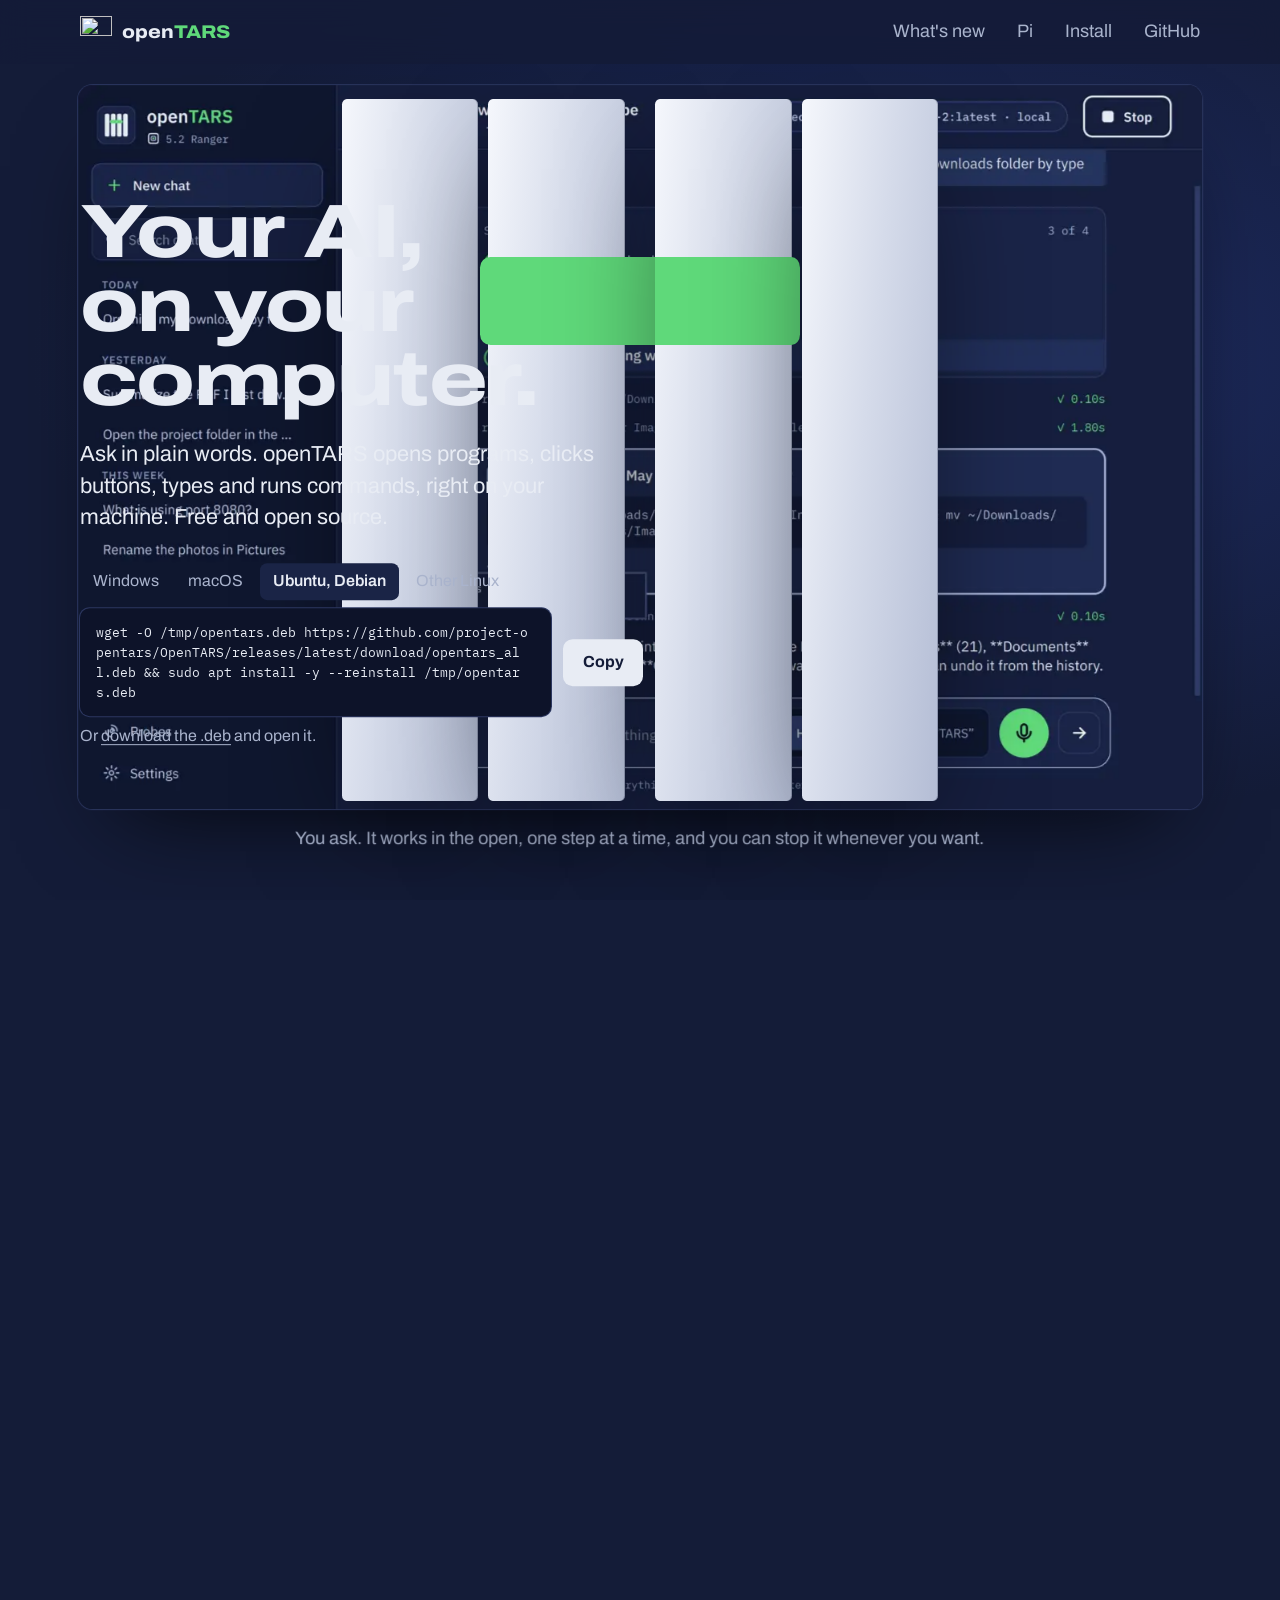
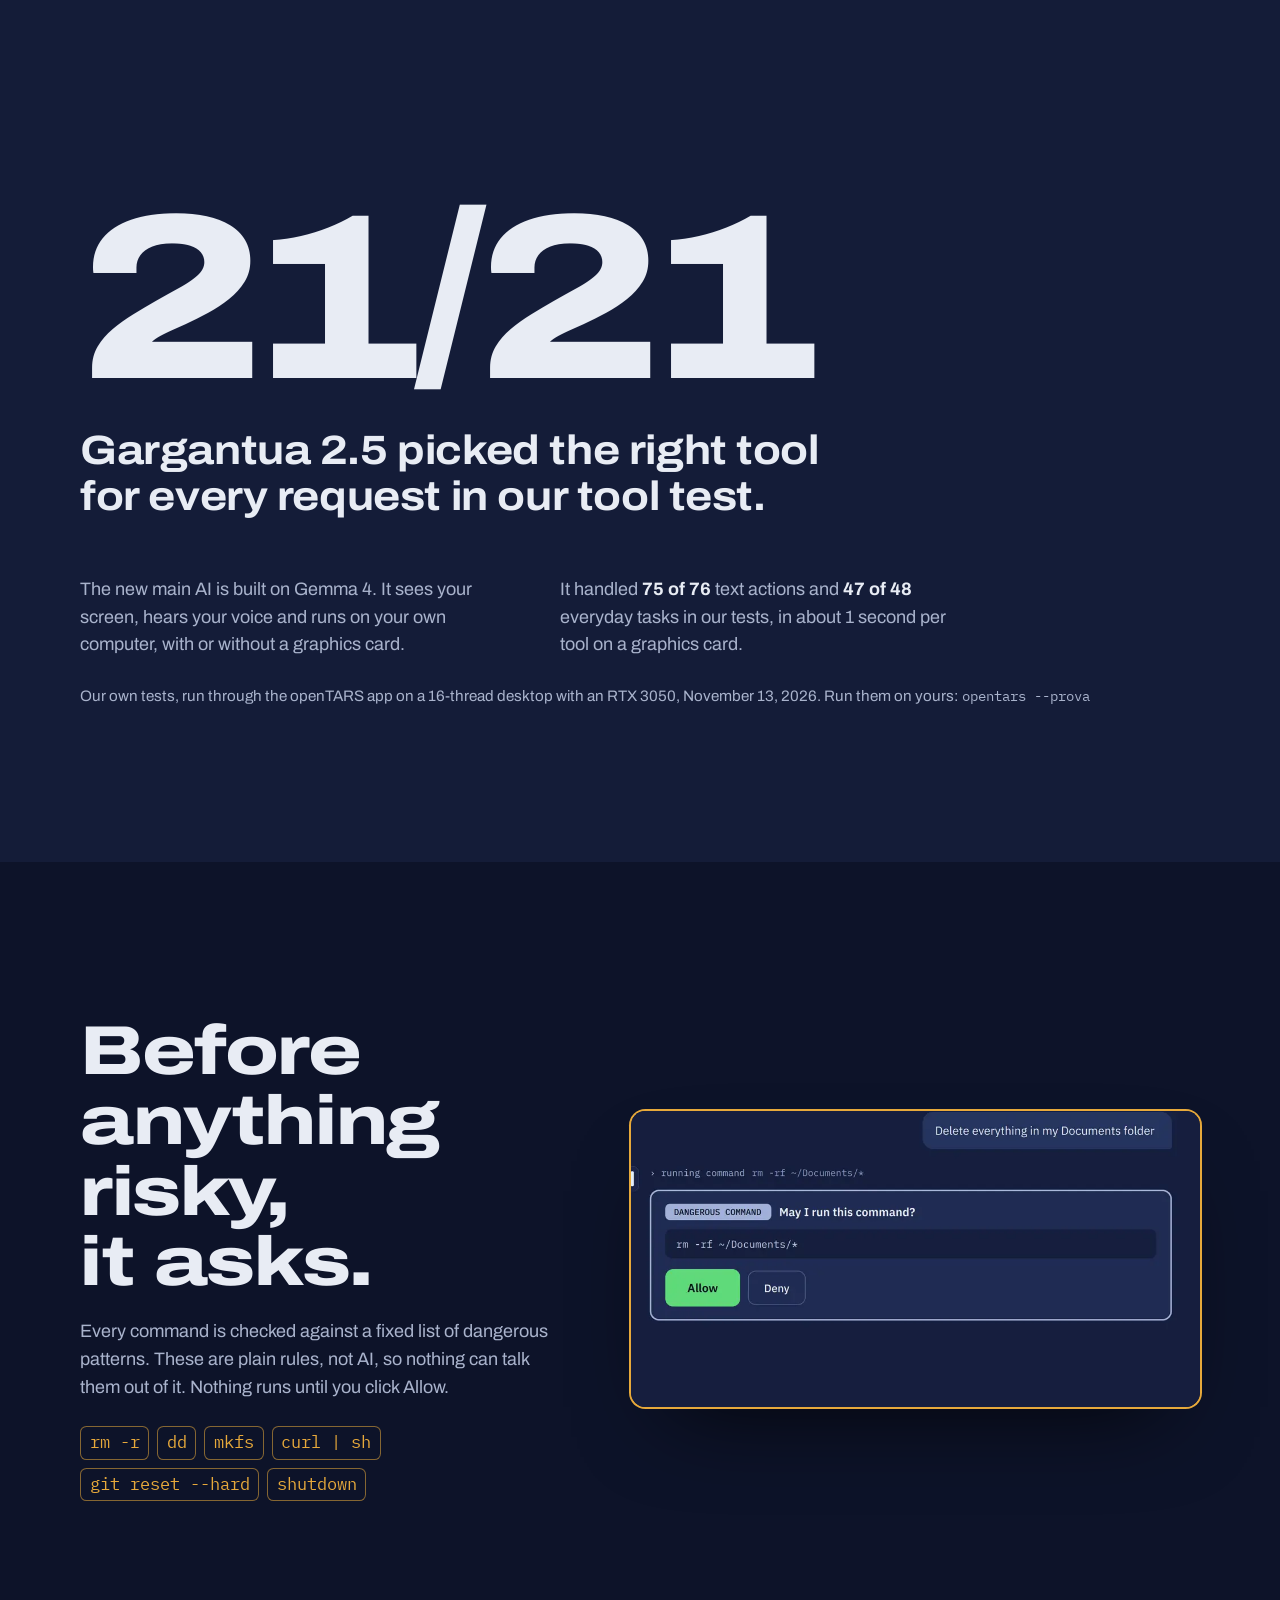
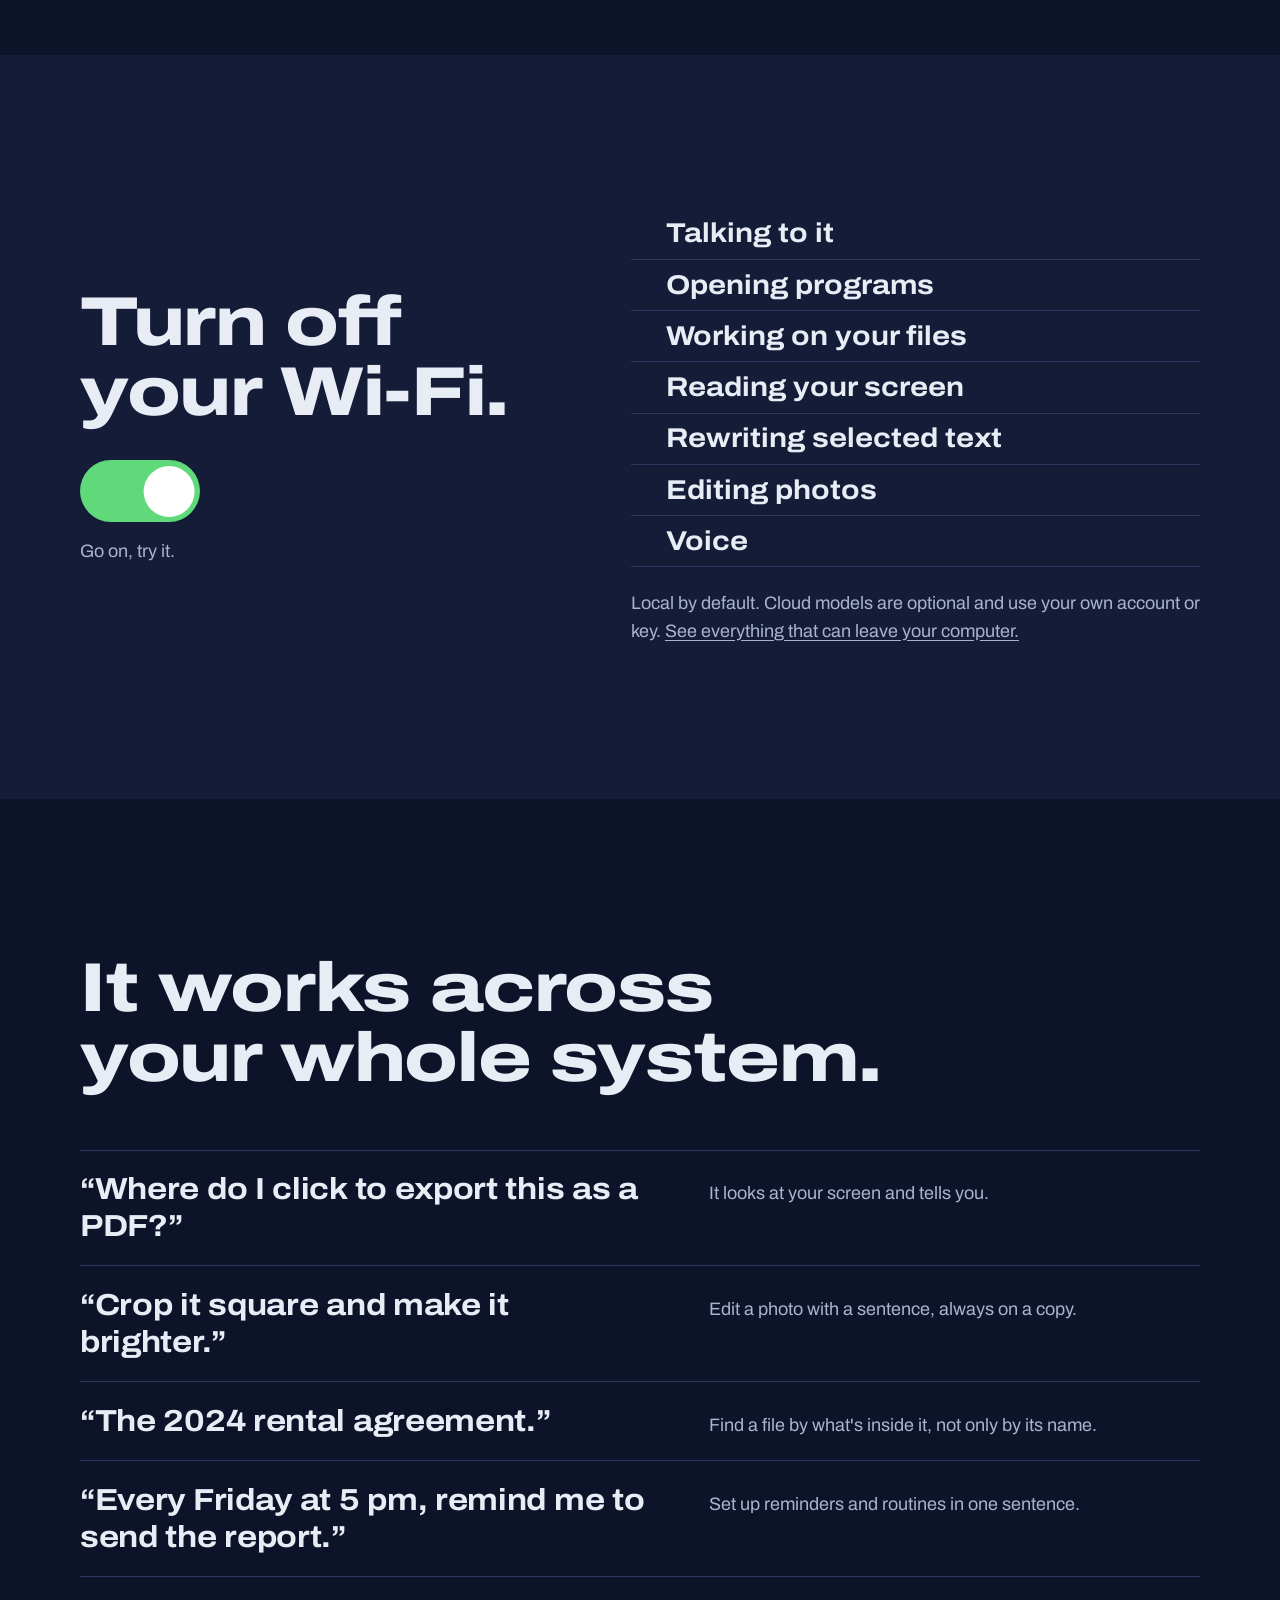
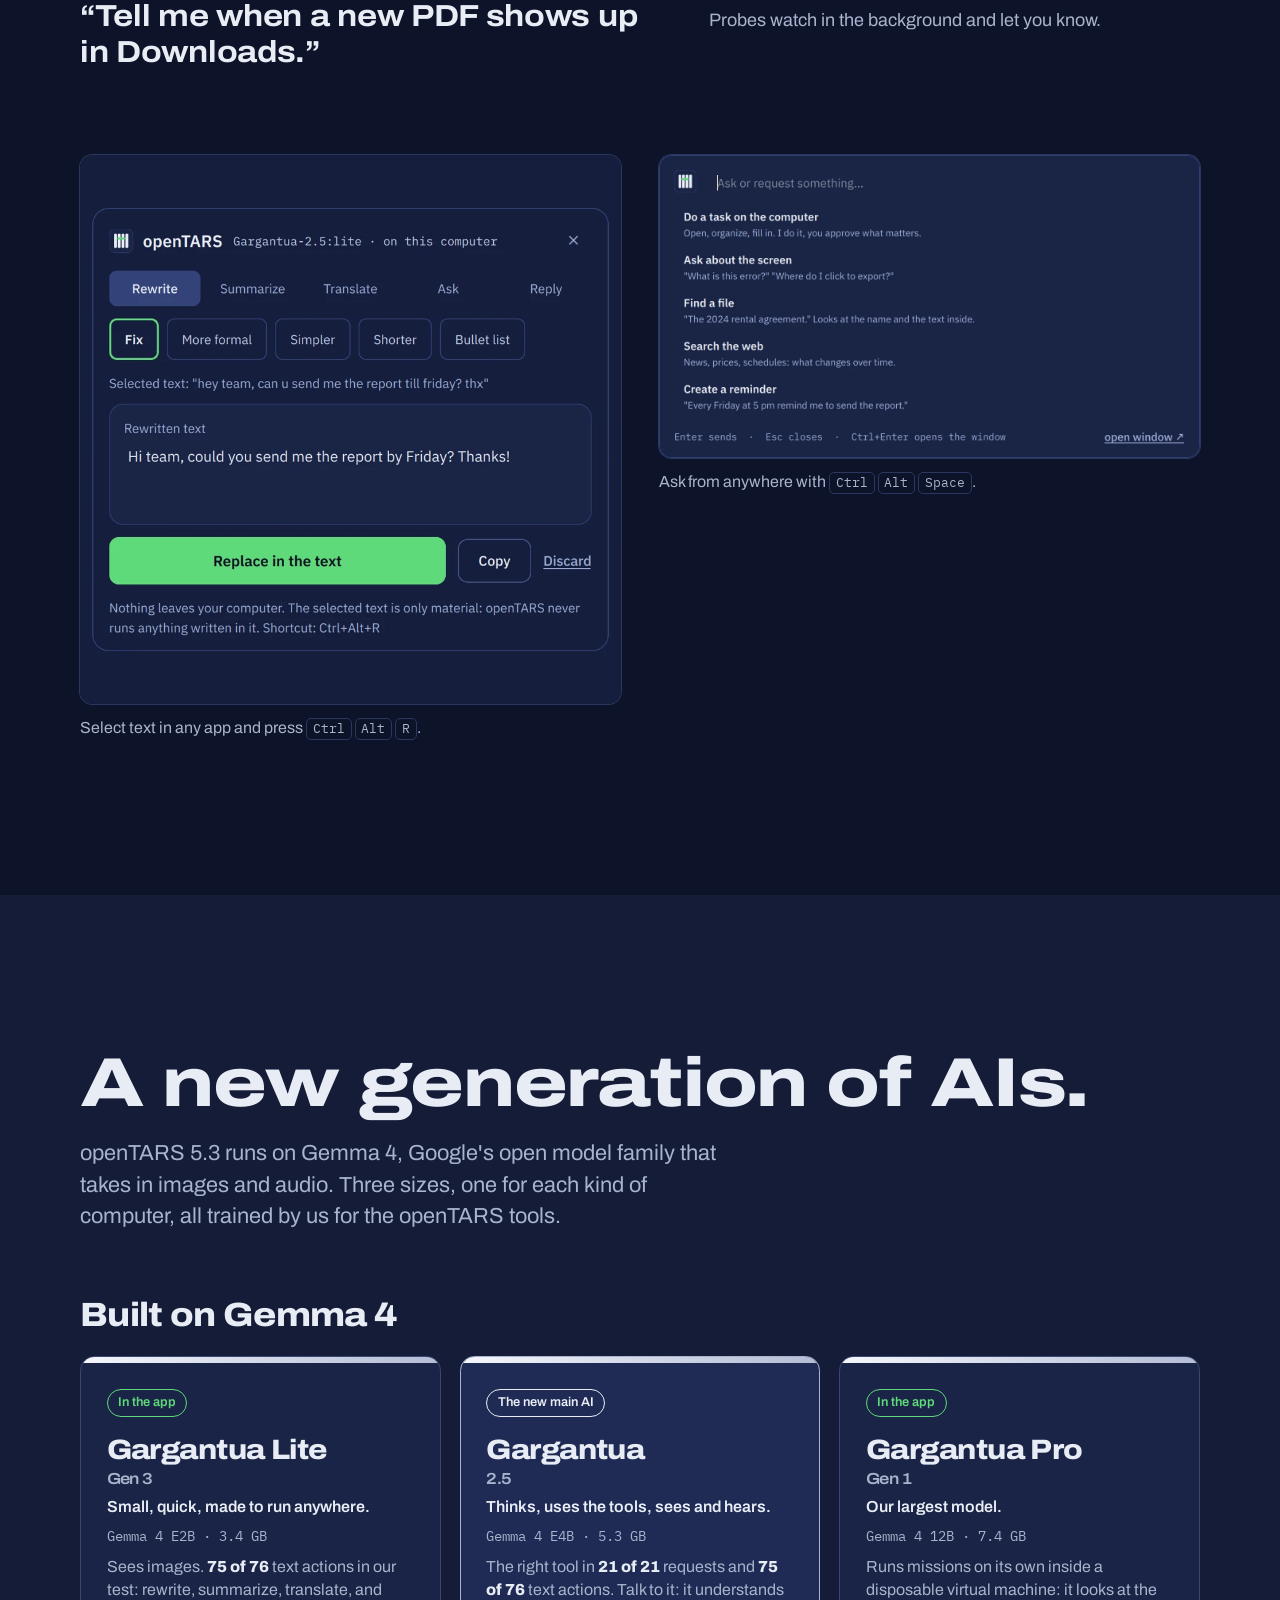
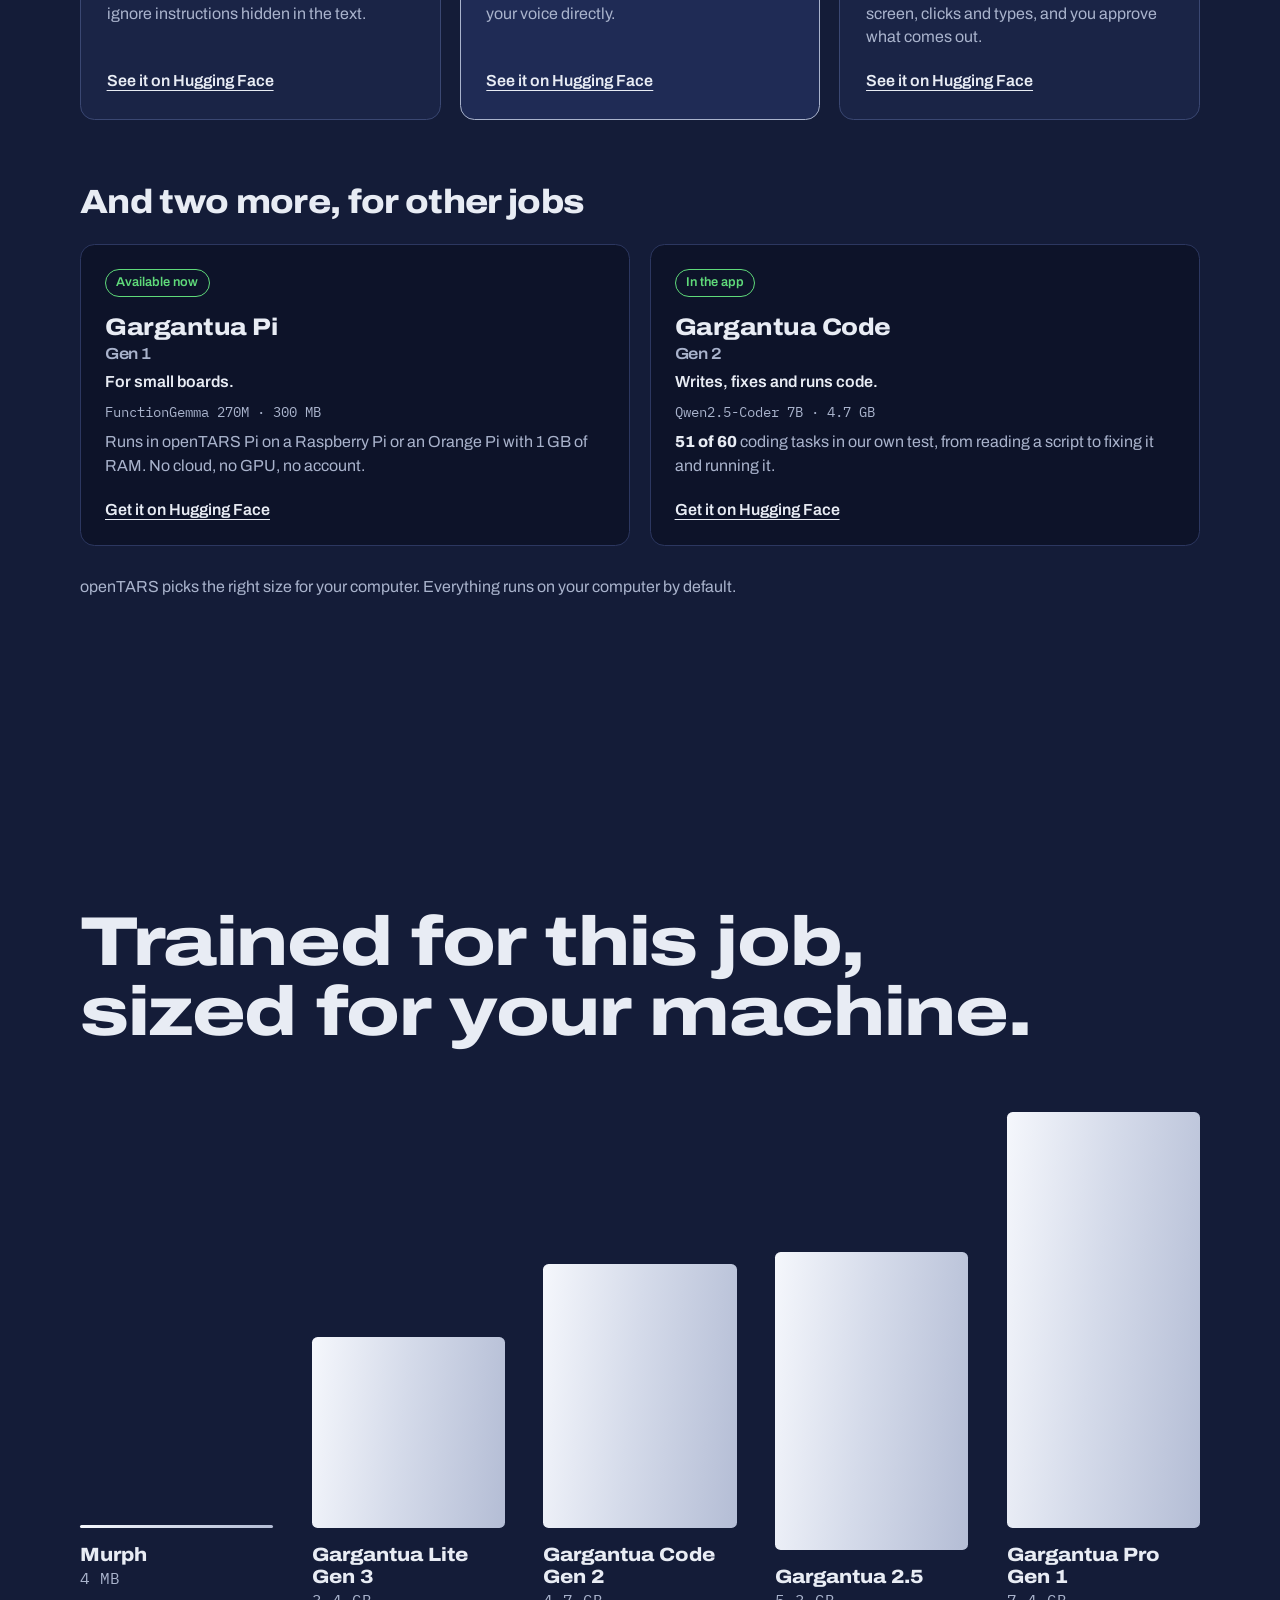
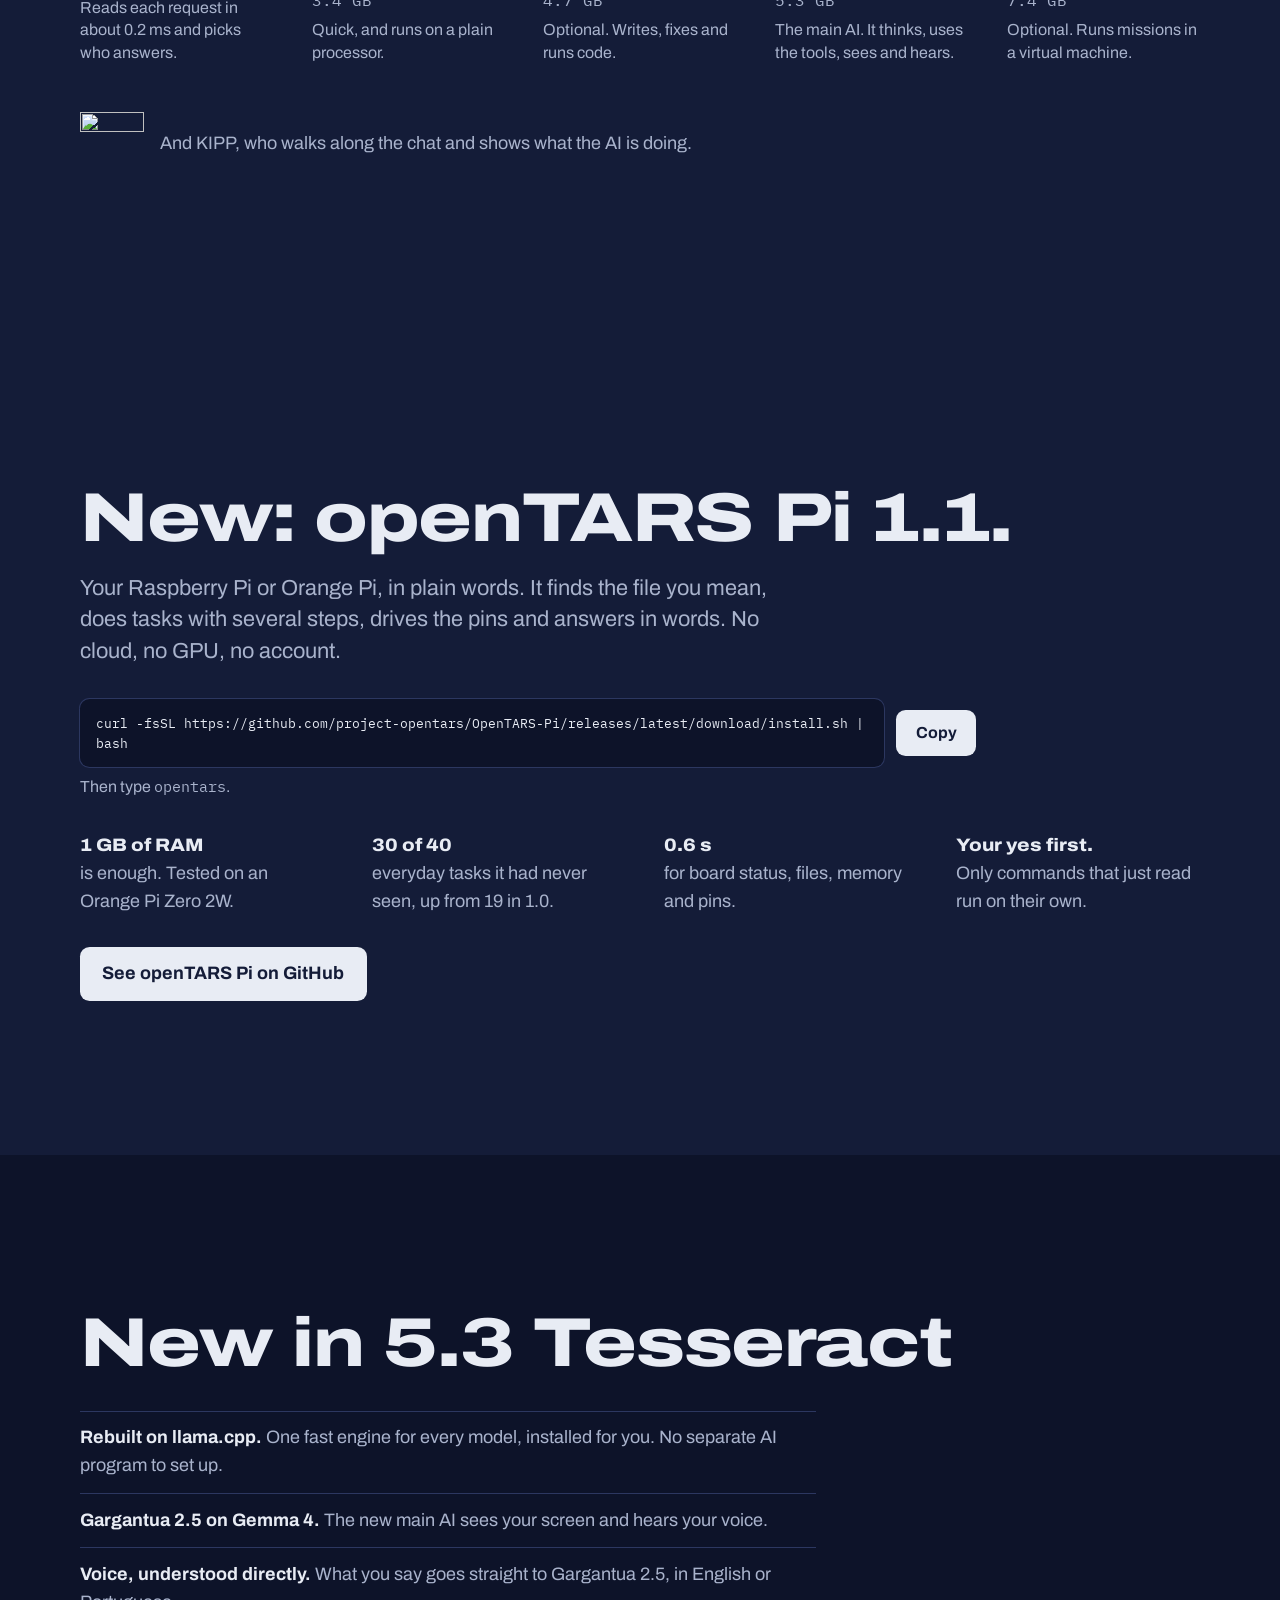
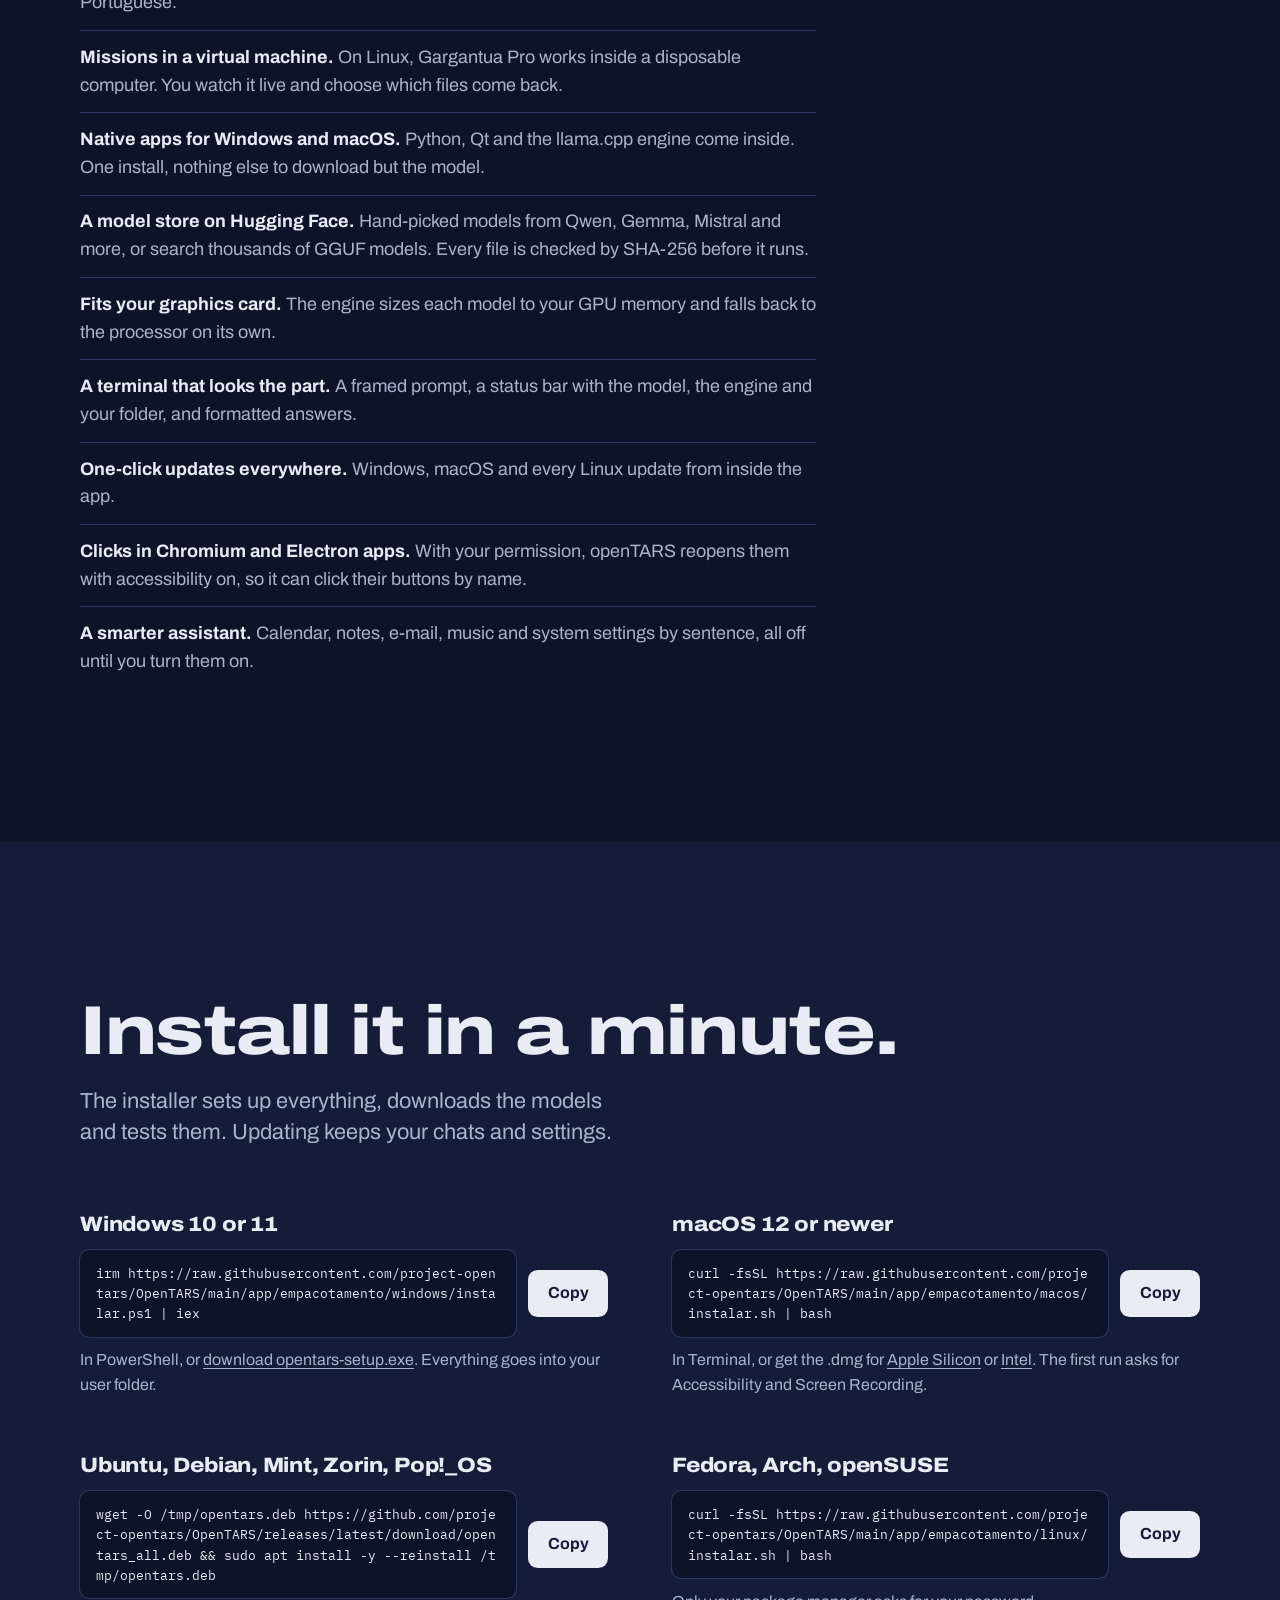
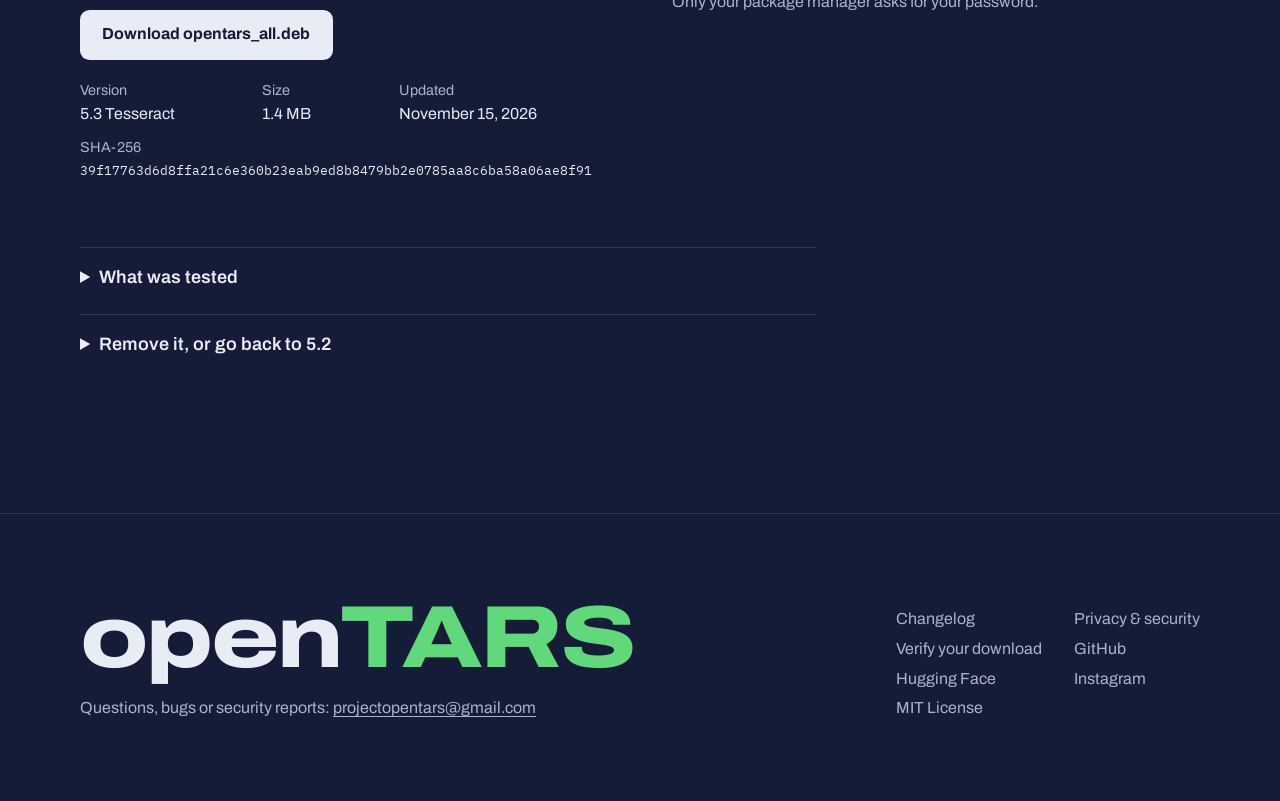
==== commit 37d82acc: "Windows: fix 'llama-common.dll not found' (engine packaged whole), installer metadata, Defender scan" ====
--- a/docs/index.html
+++ b/docs/index.html
@@ -300,7 +300,7 @@
             <div><dt>Version</dt><dd>5.3 Tesseract</dd></div>
             <div><dt>Size</dt><dd>1.4 MB</dd></div>
             <div><dt>Updated</dt><dd>November 15, 2026</dd></div>
-            <div class="sha"><dt>SHA-256</dt><dd><code>cd30909a003776db134343415768d692cda3233f6db871c82c452fd8a169434a</code></dd></div>
+            <div class="sha"><dt>SHA-256</dt><dd><code>39f17763d6d8ffa21c6e360b23eab9ed8b8479bb2e0785aa8c6ba58a06ae8f91</code></dd></div>
           </dl>
         </div>
         <div>
